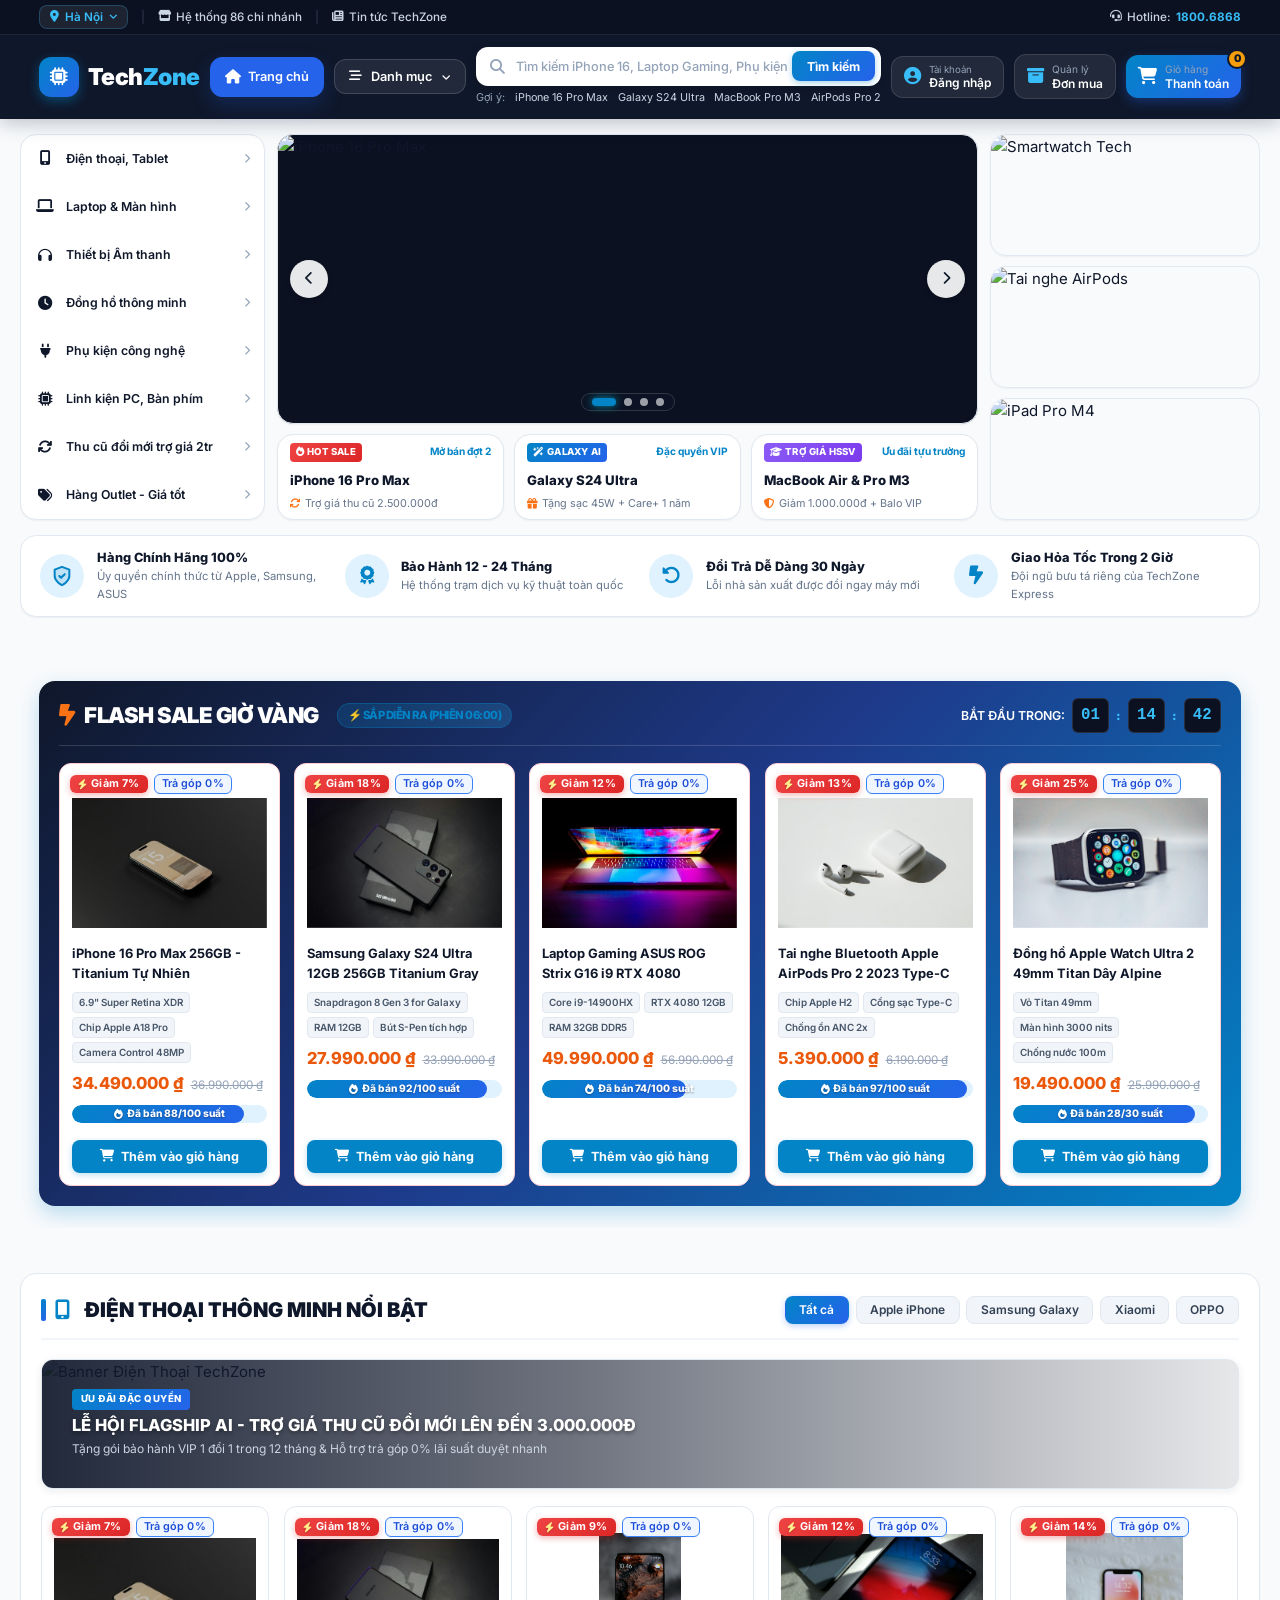
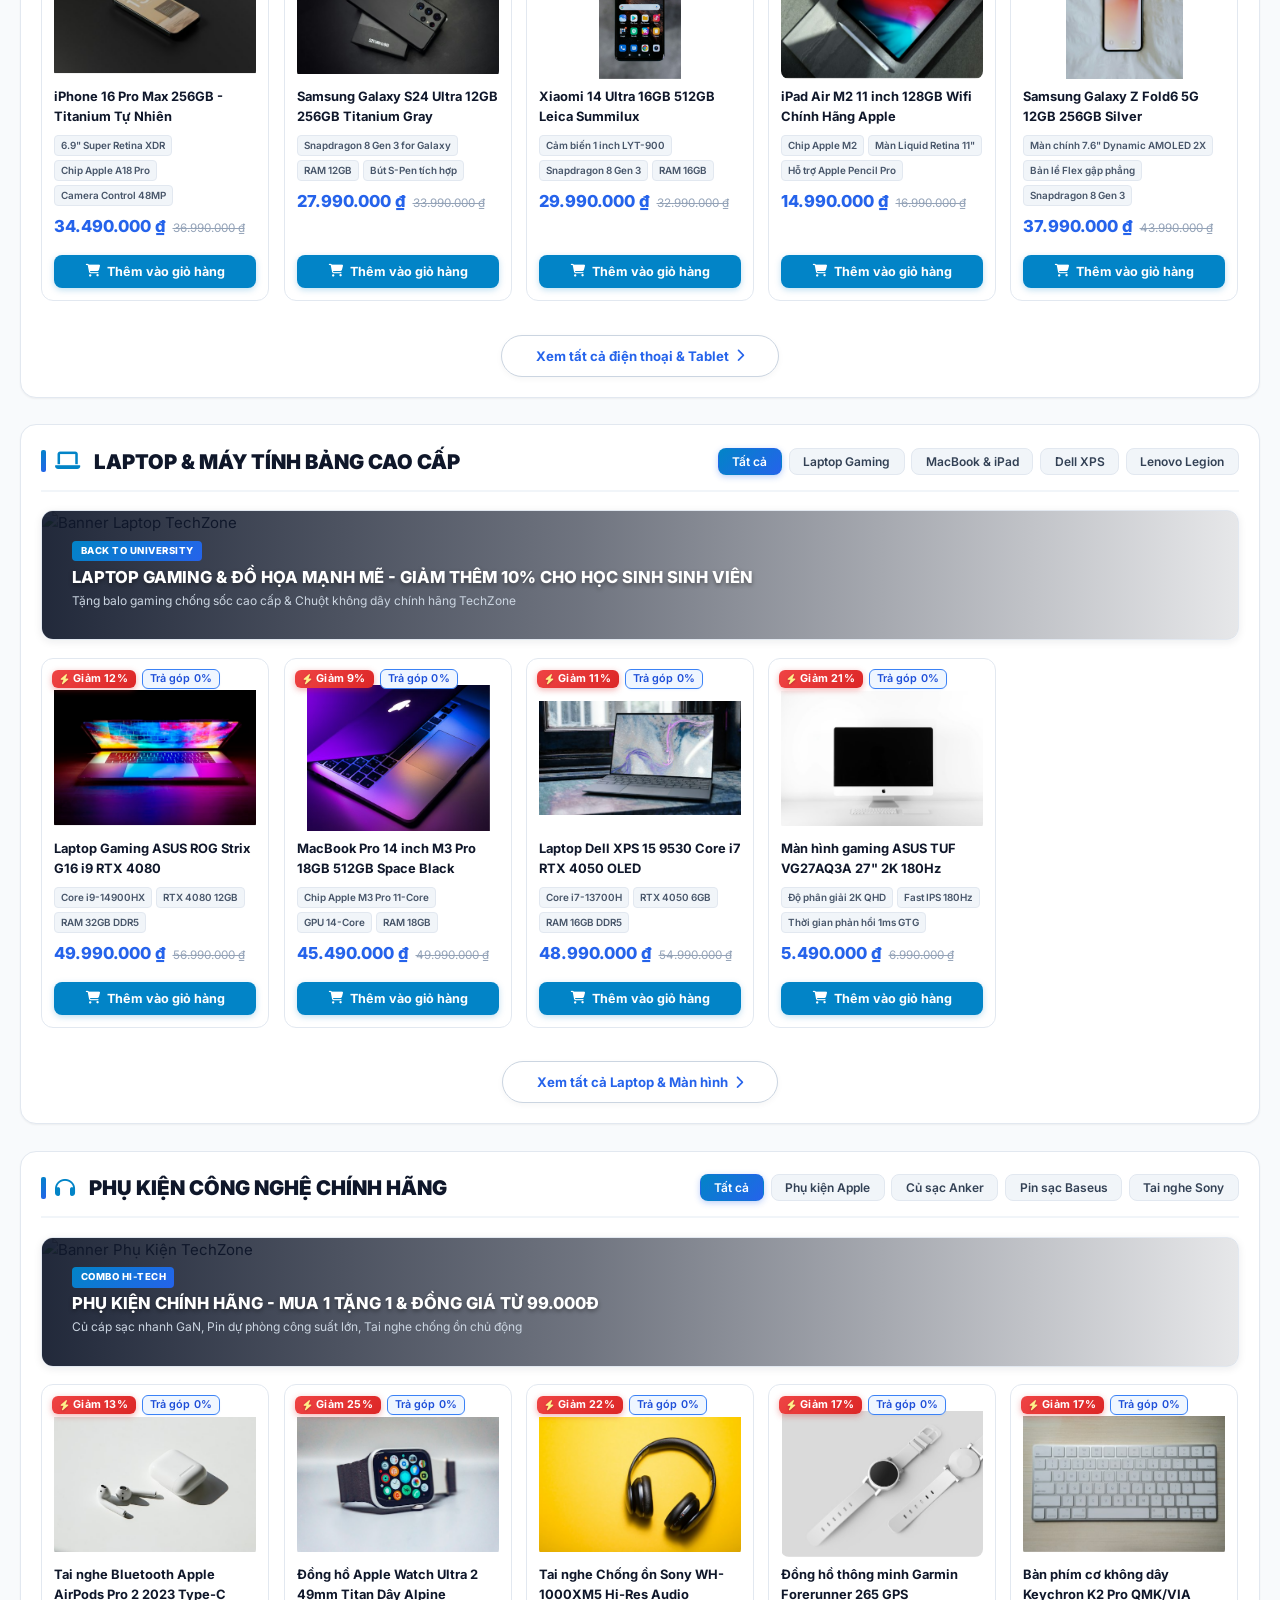
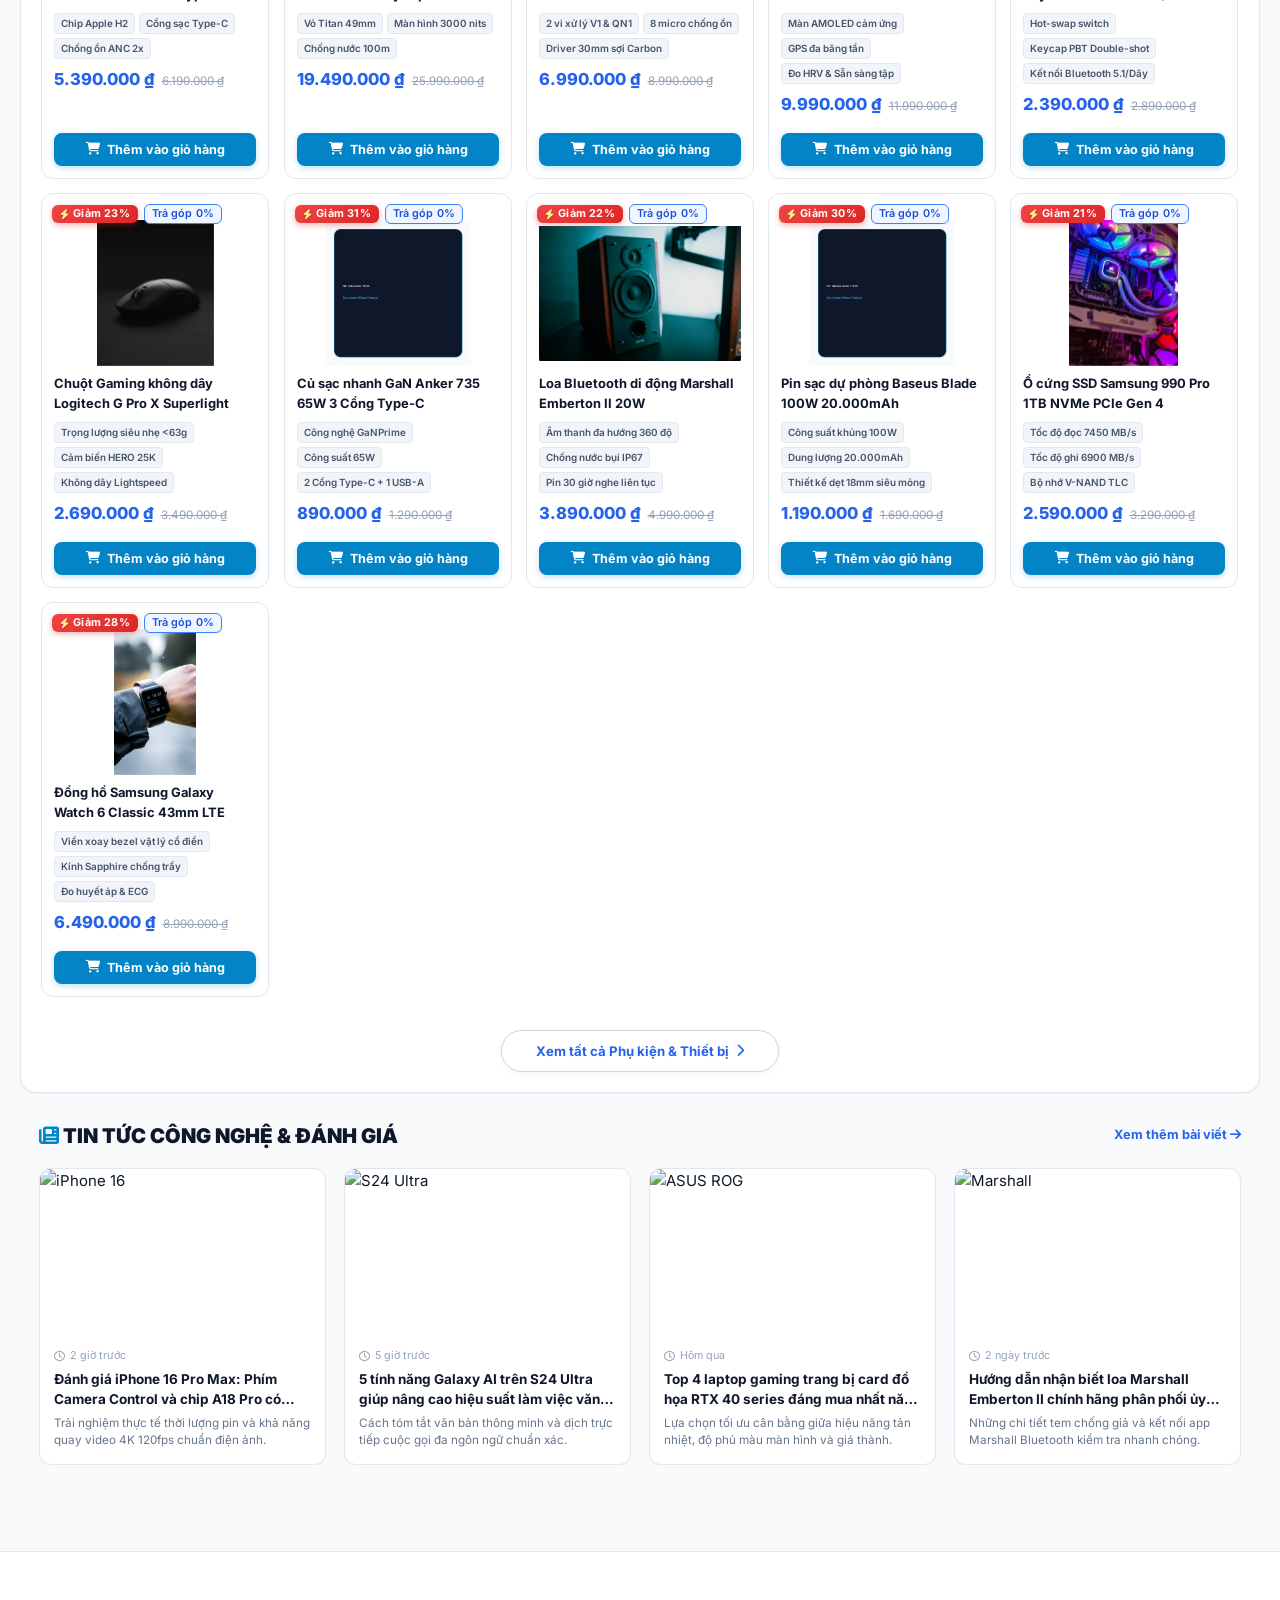
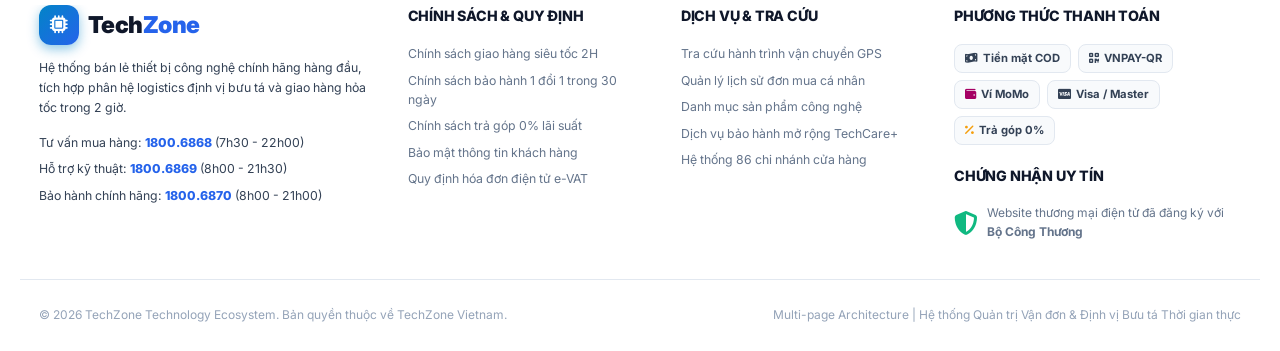
==== index.html @ 58dbf8f3 "test" ====
<!DOCTYPE html>
<html lang="vi">
<head>
  <meta charset="UTF-8">
  <meta name="viewport" content="width=device-width, initial-scale=1.0">
  <title>TechZone - Hệ Thống Thiết Bị Công Nghệ & Giao Hàng Hỏa Tốc 2H</title>
  
  <!-- Font Awesome Icons 6.5.1 -->
  <link rel="stylesheet" href="https://cdnjs.cloudflare.com/ajax/libs/font-awesome/6.5.1/css/all.min.css">
  
  <!-- TechZone Main Stylesheet -->
  <link rel="stylesheet" href="css/style.css">
</head>
<body>

  <!-- ========================================================================
       1. HEADER ĐA TẦNG (MULTI-TIER HEADER)
       ======================================================================== -->
  <header class="tz-header">
    
    <!-- Top Bar -->
    <div class="tz-topbar">
      <div class="container topbar-content">
        <div class="topbar-left">
          <!-- Location Dropdown Selector -->
          <div class="tz-location-wrapper">
            <button type="button" class="tz-location-badge" id="btn-select-location" aria-expanded="false" title="Nhấp để đổi khu vực">
              <i class="fa-solid fa-location-dot"></i>
              <span class="tz-location-name">Hà Nội</span>
              <i class="fa-solid fa-angle-down tz-location-arrow"></i>
            </button>
            <div class="tz-location-dropdown" id="tz-location-dropdown" role="listbox">
              <div class="tz-dropdown-header">
                <i class="fa-solid fa-map-location-dot"></i>
                <span>Chọn khu vực nhận hàng:</span>
              </div>
              <ul class="tz-location-list">
                <li class="tz-location-item" data-city="Hà Nội" role="option">
                  <span class="tz-city-name"><i class="fa-solid fa-building"></i> Hà Nội</span>
                  <i class="fa-solid fa-check tz-city-check"></i>
                </li>
                <li class="tz-location-item" data-city="TP. Hồ Chí Minh" role="option">
                  <span class="tz-city-name"><i class="fa-solid fa-building"></i> TP. Hồ Chí Minh</span>
                  <i class="fa-solid fa-check tz-city-check"></i>
                </li>
                <li class="tz-location-item" data-city="Đà Nẵng" role="option">
                  <span class="tz-city-name"><i class="fa-solid fa-building"></i> Đà Nẵng</span>
                  <i class="fa-solid fa-check tz-city-check"></i>
                </li>
                <li class="tz-location-item" data-city="Cần Thơ" role="option">
                  <span class="tz-city-name"><i class="fa-solid fa-building"></i> Cần Thơ</span>
                  <i class="fa-solid fa-check tz-city-check"></i>
                </li>
                <li class="tz-location-item" data-city="Hải Phòng" role="option">
                  <span class="tz-city-name"><i class="fa-solid fa-building"></i> Hải Phòng</span>
                  <i class="fa-solid fa-check tz-city-check"></i>
                </li>
                <li class="tz-location-item" data-city="Đồng Nai" role="option">
                  <span class="tz-city-name"><i class="fa-solid fa-building"></i> Đồng Nai</span>
                  <i class="fa-solid fa-check tz-city-check"></i>
                </li>
              </ul>
              <div class="tz-dropdown-footer">
                <i class="fa-solid fa-truck-fast"></i> Giao siêu tốc 2H tại các khu vực trên
              </div>
            </div>
          </div>

          <span class="topbar-divider topbar-hide-mobile">|</span>
          <a href="#" class="topbar-link topbar-hide-mobile"><i class="fa-solid fa-store"></i> Hệ thống 86 chi nhánh</a>
          <span class="topbar-divider topbar-hide-mobile">|</span>
          <a href="#" class="topbar-link topbar-hide-mobile"><i class="fa-solid fa-newspaper"></i> Tin tức TechZone</a>
        </div>

        <div class="topbar-right">
          <span class="topbar-link topbar-hotline"><i class="fa-solid fa-headset"></i> Hotline: <strong>1800.6868</strong></span>
        </div>
      </div>
    </div>

    <!-- Main Header -->
    <div class="tz-main-header">
      <div class="container main-header-row">
        
        <!-- Logo -->
        <a href="index.html" class="tz-logo">
          <div class="tz-logo-chip">
            <i class="fa-solid fa-microchip"></i>
          </div>
          <div>Tech<span class="accent">Zone</span></div>
        </a>

        <!-- Nút Trang chủ -->
        <a href="index.html" class="btn-home-nav active" title="Trang chủ TechZone">
          <i class="fa-solid fa-house"></i>
          <span>Trang chủ</span>
        </a>

        <!-- Category Dropdown Toggle with Mega Menu -->
        <div class="tz-category-wrapper">
          <button type="button" class="btn-category-menu" id="header-category-toggle" aria-expanded="false" title="Xem danh mục sản phẩm">
            <i class="fa-solid fa-bars-staggered"></i>
            <span>Danh mục</span>
            <i class="fa-solid fa-angle-down tz-category-arrow"></i>
          </button>
          <div class="tz-category-dropdown" id="header-category-dropdown">
            <div class="tz-category-dropdown-header">
              <i class="fa-solid fa-layer-group"></i>
              <span>Danh Mục Sản Phẩm</span>
            </div>
            <ul class="tz-category-menu-list">
              <li class="tz-category-menu-item" data-category="phone">
                <a href="products.html?category=phone" class="tz-cat-link">
                  <div class="tz-cat-icon"><i class="fa-solid fa-mobile-screen-button"></i></div>
                  <div class="tz-cat-info">
                    <span class="tz-cat-title">1. Điện thoại & Tablet</span>
                    <span class="tz-cat-desc">iPhone 16, Galaxy S24, Xiaomi, iPad</span>
                  </div>
                  <i class="fa-solid fa-chevron-right tz-cat-chevron"></i>
                </a>
              </li>
              <li class="tz-category-menu-item" data-category="laptop">
                <a href="products.html?category=laptop" class="tz-cat-link">
                  <div class="tz-cat-icon"><i class="fa-solid fa-laptop"></i></div>
                  <div class="tz-cat-info">
                    <span class="tz-cat-title">2. Laptop & Màn hình máy tính</span>
                    <span class="tz-cat-desc">ROG Gaming, MacBook M3, Dell XPS</span>
                  </div>
                  <i class="fa-solid fa-chevron-right tz-cat-chevron"></i>
                </a>
              </li>
              <li class="tz-category-menu-item" data-category="audio">
                <a href="products.html?category=audio" class="tz-cat-link">
                  <div class="tz-cat-icon"><i class="fa-solid fa-headphones"></i></div>
                  <div class="tz-cat-info">
                    <span class="tz-cat-title">3. Thiết bị Âm thanh (Tai nghe, Loa)</span>
                    <span class="tz-cat-desc">AirPods Pro 2, Sony ANC, JBL, Marshall</span>
                  </div>
                  <i class="fa-solid fa-chevron-right tz-cat-chevron"></i>
                </a>
              </li>
              <li class="tz-category-menu-item" data-category="watch">
                <a href="products.html?category=watch" class="tz-cat-link">
                  <div class="tz-cat-icon"><i class="fa-solid fa-stopwatch"></i></div>
                  <div class="tz-cat-info">
                    <span class="tz-cat-title">4. Đồng hồ thông minh (Smartwatch)</span>
                    <span class="tz-cat-desc">Apple Watch Ultra 2, Garmin, Galaxy Watch</span>
                  </div>
                  <i class="fa-solid fa-chevron-right tz-cat-chevron"></i>
                </a>
              </li>
              <li class="tz-category-menu-item" data-category="accessory">
                <a href="products.html?category=accessory" class="tz-cat-link">
                  <div class="tz-cat-icon"><i class="fa-solid fa-bolt"></i></div>
                  <div class="tz-cat-info">
                    <span class="tz-cat-title">5. Phụ kiện sạc cáp, pin dự phòng</span>
                    <span class="tz-cat-desc">Anker, Baseus, Cáp sạc GaN 100W</span>
                  </div>
                  <i class="fa-solid fa-chevron-right tz-cat-chevron"></i>
                </a>
              </li>
            </ul>
            <div class="tz-category-dropdown-footer">
              <a href="products.html">
                <i class="fa-solid fa-layer-group"></i> Xem toàn bộ 500+ sản phẩm TechZone <i class="fa-solid fa-arrow-right"></i>
              </a>
            </div>
          </div>
        </div>

        <!-- Central Search Bar with Prominent Button -->
        <div class="tz-search-wrapper">
          <div class="tz-search-bar">
            <i class="fa-solid fa-magnifying-glass search-icon"></i>
            <input type="text" id="header-global-search" placeholder="Tìm kiếm iPhone 16, Laptop Gaming, Phụ kiện...">
            <button type="button" class="tz-btn-search" onclick="location.href='products.html'">
              Tìm kiếm
            </button>
          </div>
          <div class="search-hot-keywords">
            <span>Gợi ý:</span>
            <a href="products.html?q=iPhone 16">iPhone 16 Pro Max</a>
            <a href="products.html?q=S24 Ultra">Galaxy S24 Ultra</a>
            <a href="products.html?q=MacBook">MacBook Pro M3</a>
            <a href="products.html?q=AirPods">AirPods Pro 2</a>
          </div>
        </div>

        <!-- Action Group on the Right -->
        <div class="tz-header-actions">
          
          <!-- User Account Button (Đăng nhập / Tên người dùng) -->
          <div class="tz-user-wrapper" id="tz-user-wrapper">
            <a href="login.html" class="tz-user-btn" id="tz-user-btn" title="Tài khoản">
              <i class="fa-solid fa-circle-user"></i>
              <div class="meta">
                <span class="sub">Tài khoản</span>
                <span id="tz-user-name-display">Đăng nhập</span>
              </div>
            </a>
            <div class="tz-user-dropdown" id="tz-user-dropdown">
              <div class="tz-user-dropdown-header">
                <i class="fa-solid fa-user-check"></i>
                <span id="tz-dropdown-greeting">Xin chào, Bạn!</span>
              </div>
              <a href="history.html" class="tz-user-dropdown-item">
                <i class="fa-solid fa-clock-rotate-left"></i> Đơn mua của tôi
              </a>
              <a href="profile.html" class="tz-user-dropdown-item" id="tz-btn-profile-info">
                <i class="fa-solid fa-id-card"></i> Thông tin tài khoản
              </a>
              <div class="tz-user-dropdown-item logout" id="tz-btn-logout">
                <i class="fa-solid fa-arrow-right-from-bracket"></i> Đăng xuất
              </div>
            </div>
          </div>

          <!-- Single Order History / Đơn Mua Button (Mô hình Shopee: Không cần nhập mã) -->
          <a href="history.html" class="tz-nav-btn" id="nav-orders-btn" title="Đơn mua & Tra cứu lộ trình">
            <i class="fa-solid fa-box-archive"></i>
            <div class="meta">
              <span class="sub">Quản lý</span>
              <span>Đơn mua</span>
            </div>
          </a>

          <!-- Cart Button with Count Badge -->
          <a href="checkout.html" class="tz-nav-btn tz-cart-btn" title="Xem giỏ hàng TechZone">
            <i class="fa-solid fa-cart-shopping"></i>
            <div class="meta">
              <span class="sub">Giỏ hàng</span>
              <span>Thanh toán</span>
            </div>
            <span class="tz-cart-badge">0</span>
          </a>

        </div>

      </div>
    </div>
  </header>

  <!-- ========================================================================
       MAIN BODY CONTENT
       ======================================================================== -->
  <main class="main-content">
    
    <!-- 2. KHU VỰC HERO LAYOUT (BỐ CỤC 3 CỘT KINH ĐIỂN) -->
    <section class="container hero-layout-section">
      <div class="hero-3cols-grid">
        
        <!-- Cột trái: Sidebar Categories với Flyout Mega Submenu 4 Cột -->
        <aside class="tz-sidebar-menu">
          
          <!-- Item 1: Điện thoại, Tablet -->
          <div class="tz-menu-item" data-category="phone">
            <div class="tz-menu-item-left">
              <i class="fa-solid fa-mobile-screen-button"></i>
              <span>Điện thoại, Tablet</span>
            </div>
            <i class="fa-solid fa-chevron-right arrow"></i>
            
            <!-- Flyout Mega Submenu 4 Cột -->
            <div class="tz-flyout-menu">
              <!-- Cột 1: THƯƠNG HIỆU HÀNG ĐẦU -->
              <div class="flyout-col">
                <div class="flyout-col-title">
                  <i class="fa-solid fa-crown"></i>
                  <span>Thương hiệu hàng đầu</span>
                </div>
                <div class="flyout-brand-list">
                  <a href="products.html?category=phone&brand=Apple" class="flyout-brand-item"><i class="fa-solid fa-chevron-right"></i> APPLE IPHONE</a>
                  <a href="products.html?category=phone&brand=Samsung" class="flyout-brand-item"><i class="fa-solid fa-chevron-right"></i> SAMSUNG GALAXY</a>
                  <a href="products.html?category=phone&brand=Xiaomi" class="flyout-brand-item"><i class="fa-solid fa-chevron-right"></i> XIAOMI OFFICIAL</a>
                  <a href="products.html?category=phone&brand=OPPO" class="flyout-brand-item"><i class="fa-solid fa-chevron-right"></i> OPPO FLAGSHIP</a>
                  <a href="products.html?category=phone&q=vivo" class="flyout-brand-item"><i class="fa-solid fa-chevron-right"></i> VIVO & REALME</a>
                  <a href="products.html?category=phone&q=iPad" class="flyout-brand-item"><i class="fa-solid fa-chevron-right"></i> IPAD APPLE</a>
                  <a href="products.html?category=phone&q=Galaxy Tab" class="flyout-brand-item"><i class="fa-solid fa-chevron-right"></i> ANDROID TAB</a>
                </div>
              </div>

              <!-- Cột 2: PHÂN KHÚC & NHU CẦU -->
              <div class="flyout-col">
                <div class="flyout-col-title">
                  <i class="fa-solid fa-layer-group"></i>
                  <span>Phân khúc & Nhu cầu</span>
                </div>
                <div class="flyout-segment-list">
                  <a href="products.html?category=phone&q=Flagship" class="flyout-segment-item">Flagship trên 20 triệu</a>
                  <a href="products.html?category=phone&q=Cận cao cấp" class="flyout-segment-item">Cận cao cấp 12 - 20 triệu</a>
                  <a href="products.html?category=phone&q=Tầm trung" class="flyout-segment-item">Tầm trung 5 - 12 triệu</a>
                  <a href="products.html?category=phone&q=Giá rẻ" class="flyout-segment-item">Phổ thông dưới 5 triệu</a>
                  <a href="products.html?category=phone&q=Gaming" class="flyout-segment-item">Smartphone Chuyên Game</a>
                  <a href="products.html?category=phone&q=Tablet" class="flyout-segment-item">Tablet Vẽ & Đồ họa</a>
                  <a href="products.html?category=phone&q=Pin trâu" class="flyout-segment-item">Pin khủng trên 5.000mAh</a>
                </div>
              </div>

              <!-- Cột 3: DÒNG SẢN PHẨM BÁN CHẠY -->
              <div class="flyout-col">
                <div class="flyout-col-title">
                  <i class="fa-solid fa-fire" style="color: #ef4444;"></i>
                  <span>Sản phẩm bán chạy</span>
                </div>
                <div class="flyout-bestseller-list">
                  <a href="products.html?q=iPhone 16 Pro Max" class="flyout-bestseller-item">
                    <span>iPhone 16 Pro Max</span>
                    <span class="flyout-badge hot">HOT</span>
                  </a>
                  <a href="products.html?q=iPhone 15" class="flyout-bestseller-item">
                    <span>iPhone 15 128GB</span>
                    <span class="flyout-badge best">BEST</span>
                  </a>
                  <a href="products.html?q=Galaxy S24 Ultra" class="flyout-bestseller-item">
                    <span>Galaxy S24 Ultra</span>
                    <span class="flyout-badge new">AI NEW</span>
                  </a>
                  <a href="products.html?q=Galaxy Z Fold" class="flyout-bestseller-item">
                    <span>Galaxy Z Fold6 5G</span>
                    <span class="flyout-badge sale">-18%</span>
                  </a>
                  <a href="products.html?q=iPad Air M2" class="flyout-bestseller-item">
                    <span>iPad Air M2 11"</span>
                    <span class="flyout-badge hot">HOT</span>
                  </a>
                  <a href="products.html?q=Xiaomi 14" class="flyout-bestseller-item">
                    <span>Xiaomi 14 Ultra</span>
                    <span class="flyout-badge sale">-15%</span>
                  </a>
                </div>
              </div>

              <!-- Cột 4: BANNER PROMO MINI -->
              <div class="flyout-col">
                <a href="products.html?category=phone" class="flyout-promo-card">
                  <div class="flyout-promo-tag"><i class="fa-solid fa-bolt"></i> Giảm đến 40%</div>
                  <h6 class="flyout-promo-title">Tuần Lễ iPhone 16 Series</h6>
                  <p class="flyout-promo-sub">Trợ giá thu cũ 2Tr + Trả góp 0% lãi suất qua thẻ tín dụng</p>
                  <div class="flyout-promo-img-wrap">
                    <img src="https://images.unsplash.com/photo-1695048133142-1a20484d2569?w=300&q=80" alt="iPhone 16 Pro Max">
                  </div>
                  <div class="flyout-promo-btn">
                    <span>Khám phá ngay</span> <i class="fa-solid fa-arrow-right"></i>
                  </div>
                </a>
              </div>
            </div>
          </div>

          <!-- Item 2: Laptop & Màn hình -->
          <div class="tz-menu-item" data-category="laptop">
            <div class="tz-menu-item-left">
              <i class="fa-solid fa-laptop"></i>
              <span>Laptop & Màn hình</span>
            </div>
            <i class="fa-solid fa-chevron-right arrow"></i>

            <!-- Flyout Mega Submenu 4 Cột -->
            <div class="tz-flyout-menu">
              <!-- Cột 1: THƯƠNG HIỆU HÀNG ĐẦU -->
              <div class="flyout-col">
                <div class="flyout-col-title">
                  <i class="fa-solid fa-crown"></i>
                  <span>Thương hiệu hàng đầu</span>
                </div>
                <div class="flyout-brand-list">
                  <a href="products.html?category=laptop&brand=Apple" class="flyout-brand-item"><i class="fa-solid fa-chevron-right"></i> APPLE MACBOOK</a>
                  <a href="products.html?category=laptop&brand=Asus" class="flyout-brand-item"><i class="fa-solid fa-chevron-right"></i> ASUS ROG GAMING</a>
                  <a href="products.html?category=laptop&brand=Dell" class="flyout-brand-item"><i class="fa-solid fa-chevron-right"></i> DELL TECHNOLOGIES</a>
                  <a href="products.html?category=laptop&brand=Lenovo" class="flyout-brand-item"><i class="fa-solid fa-chevron-right"></i> LENOVO LEGION</a>
                  <a href="products.html?category=laptop&brand=Acer" class="flyout-brand-item"><i class="fa-solid fa-chevron-right"></i> ACER PREDATOR</a>
                  <a href="products.html?category=laptop&brand=HP" class="flyout-brand-item"><i class="fa-solid fa-chevron-right"></i> HP PAVILION</a>
                  <a href="products.html?category=laptop&q=LG Gram" class="flyout-brand-item"><i class="fa-solid fa-chevron-right"></i> LG GRAM SIÊU NHẸ</a>
                </div>
              </div>

              <!-- Cột 2: PHÂN KHÚC & NHU CẦU -->
              <div class="flyout-col">
                <div class="flyout-col-title">
                  <i class="fa-solid fa-layer-group"></i>
                  <span>Phân khúc & Nhu cầu</span>
                </div>
                <div class="flyout-segment-list">
                  <a href="products.html?category=laptop&q=Gaming" class="flyout-segment-item">Laptop Gaming eSports</a>
                  <a href="products.html?category=laptop&q=Đồ họa" class="flyout-segment-item">Đồ họa 3D & Kỹ thuật</a>
                  <a href="products.html?category=laptop&q=Mỏng nhẹ" class="flyout-segment-item">Mỏng nhẹ Doanh nhân</a>
                  <a href="products.html?category=laptop&q=Sinh viên" class="flyout-segment-item">Học sinh - Sinh viên</a>
                  <a href="products.html?category=laptop&q=Màn hình 4K" class="flyout-segment-item">Màn hình 4K Đồ họa</a>
                  <a href="products.html?category=laptop&q=Màn hình cong" class="flyout-segment-item">Màn hình Cong 240Hz</a>
                  <a href="products.html?category=laptop&q=Workstation" class="flyout-segment-item">Máy trạm Workstation</a>
                </div>
              </div>

              <!-- Cột 3: DÒNG SẢN PHẨM BÁN CHẠY -->
              <div class="flyout-col">
                <div class="flyout-col-title">
                  <i class="fa-solid fa-fire" style="color: #ef4444;"></i>
                  <span>Sản phẩm bán chạy</span>
                </div>
                <div class="flyout-bestseller-list">
                  <a href="products.html?q=MacBook Pro M3" class="flyout-bestseller-item">
                    <span>MacBook Pro M3 Max</span>
                    <span class="flyout-badge hot">HOT</span>
                  </a>
                  <a href="products.html?q=ROG Strix" class="flyout-bestseller-item">
                    <span>ASUS ROG Strix G16</span>
                    <span class="flyout-badge hot">HOT</span>
                  </a>
                  <a href="products.html?q=Dell XPS" class="flyout-bestseller-item">
                    <span>Dell XPS 15 9530</span>
                    <span class="flyout-badge best">BEST</span>
                  </a>
                  <a href="products.html?q=Legion 5" class="flyout-bestseller-item">
                    <span>Lenovo Legion Pro 5</span>
                    <span class="flyout-badge new">NEW</span>
                  </a>
                  <a href="products.html?q=MacBook Air" class="flyout-bestseller-item">
                    <span>MacBook Air M3 13"</span>
                    <span class="flyout-badge sale">-12%</span>
                  </a>
                  <a href="products.html?q=Màn hình ASUS" class="flyout-bestseller-item">
                    <span>Màn hình TUF 27" 2K</span>
                    <span class="flyout-badge sale">SALE</span>
                  </a>
                </div>
              </div>

              <!-- Cột 4: BANNER PROMO MINI -->
              <div class="flyout-col">
                <a href="products.html?category=laptop" class="flyout-promo-card">
                  <div class="flyout-promo-tag"><i class="fa-solid fa-gamepad"></i> Giảm đến 30%</div>
                  <h6 class="flyout-promo-title">Laptop Gaming & Workstation</h6>
                  <p class="flyout-promo-sub">Tặng Balo ROG chính hãng + Chuột Gaming không dây</p>
                  <div class="flyout-promo-img-wrap">
                    <img src="https://images.unsplash.com/photo-1517336714731-489689fd1ca8?w=300&q=80" alt="MacBook & Laptop Gaming">
                  </div>
                  <div class="flyout-promo-btn">
                    <span>Xem deal hot</span> <i class="fa-solid fa-arrow-right"></i>
                  </div>
                </a>
              </div>
            </div>
          </div>

          <!-- Item 3: Thiết bị Âm thanh -->
          <div class="tz-menu-item" data-category="audio">
            <div class="tz-menu-item-left">
              <i class="fa-solid fa-headphones"></i>
              <span>Thiết bị Âm thanh</span>
            </div>
            <i class="fa-solid fa-chevron-right arrow"></i>
            
            <!-- Flyout Mega Submenu 4 Cột -->
            <div class="tz-flyout-menu">
              <!-- Cột 1: THƯƠNG HIỆU HÀNG ĐẦU -->
              <div class="flyout-col">
                <div class="flyout-col-title">
                  <i class="fa-solid fa-crown"></i>
                  <span>Thương hiệu hàng đầu</span>
                </div>
                <div class="flyout-brand-list">
                  <a href="products.html?category=audio&brand=Apple" class="flyout-brand-item"><i class="fa-solid fa-chevron-right"></i> APPLE AIRPODS</a>
                  <a href="products.html?category=audio&brand=Sony" class="flyout-brand-item"><i class="fa-solid fa-chevron-right"></i> SONY AUDIO</a>
                  <a href="products.html?category=audio&brand=Marshall" class="flyout-brand-item"><i class="fa-solid fa-chevron-right"></i> MARSHALL SPEAKER</a>
                  <a href="products.html?category=audio&brand=JBL" class="flyout-brand-item"><i class="fa-solid fa-chevron-right"></i> JBL PRO SOUND</a>
                  <a href="products.html?category=audio&brand=Bose" class="flyout-brand-item"><i class="fa-solid fa-chevron-right"></i> BOSE AUDIO</a>
                  <a href="products.html?category=audio&q=Sennheiser" class="flyout-brand-item"><i class="fa-solid fa-chevron-right"></i> SENNHEISER</a>
                  <a href="products.html?category=audio&q=Shure" class="flyout-brand-item"><i class="fa-solid fa-chevron-right"></i> SHURE MICRO</a>
                </div>
              </div>

              <!-- Cột 2: PHÂN KHÚC & NHU CẦU -->
              <div class="flyout-col">
                <div class="flyout-col-title">
                  <i class="fa-solid fa-layer-group"></i>
                  <span>Phân khúc & Nhu cầu</span>
                </div>
                <div class="flyout-segment-list">
                  <a href="products.html?category=audio&q=Chống ồn" class="flyout-segment-item">Tai nghe Chống ồn chủ động (ANC)</a>
                  <a href="products.html?category=audio&q=Chụp tai" class="flyout-segment-item">Tai nghe Chụp tai Over-Ear</a>
                  <a href="products.html?category=audio&q=Loa Bluetooth" class="flyout-segment-item">Loa Bluetooth di động chống nước</a>
                  <a href="products.html?category=audio&q=Soundbar" class="flyout-segment-item">Loa Soundbar TV Phòng khách</a>
                  <a href="products.html?category=audio&q=Micro" class="flyout-segment-item">Micro Thu âm Podcast & Live</a>
                  <a href="products.html?category=audio&q=DAC" class="flyout-segment-item">DAC giải mã Hi-Res Audio</a>
                  <a href="products.html?category=audio&q=Thể thao" class="flyout-segment-item">Tai nghe thể thao chống nước IPX8</a>
                </div>
              </div>

              <!-- Cột 3: DÒNG SẢN PHẨM BÁN CHẠY -->
              <div class="flyout-col">
                <div class="flyout-col-title">
                  <i class="fa-solid fa-fire" style="color: #ef4444;"></i>
                  <span>Sản phẩm bán chạy</span>
                </div>
                <div class="flyout-bestseller-list">
                  <a href="products.html?q=AirPods Pro" class="flyout-bestseller-item">
                    <span>AirPods Pro 2 USB-C</span>
                    <span class="flyout-badge hot">HOT</span>
                  </a>
                  <a href="products.html?q=WH-1000XM5" class="flyout-bestseller-item">
                    <span>Sony WH-1000XM5</span>
                    <span class="flyout-badge best">BEST</span>
                  </a>
                  <a href="products.html?q=Emberton" class="flyout-bestseller-item">
                    <span>Marshall Emberton II</span>
                    <span class="flyout-badge hot">HOT</span>
                  </a>
                  <a href="products.html?q=JBL Charge 5" class="flyout-bestseller-item">
                    <span>JBL Charge 5 IP67</span>
                    <span class="flyout-badge sale">-25%</span>
                  </a>
                  <a href="products.html?q=AirPods 3" class="flyout-bestseller-item">
                    <span>Apple AirPods 3</span>
                    <span class="flyout-badge sale">SALE</span>
                  </a>
                  <a href="products.html?q=Bose QuietComfort" class="flyout-bestseller-item">
                    <span>Bose QC Ultra ANC</span>
                    <span class="flyout-badge new">NEW</span>
                  </a>
                </div>
              </div>

              <!-- Cột 4: BANNER PROMO MINI -->
              <div class="flyout-col">
                <a href="products.html?category=audio" class="flyout-promo-card">
                  <div class="flyout-promo-tag"><i class="fa-solid fa-music"></i> Giảm đến 40%</div>
                  <h6 class="flyout-promo-title">Âm Thanh Đỉnh Cao</h6>
                  <p class="flyout-promo-sub">Trải nghiệm âm thanh Studio sống động cùng AirPods & Sony</p>
                  <div class="flyout-promo-img-wrap">
                    <img src="https://images.unsplash.com/photo-1505740420928-5e560c06d30e?w=300&q=80" alt="Headphones & Audio">
                  </div>
                  <div class="flyout-promo-btn">
                    <span>Săn deal âm thanh</span> <i class="fa-solid fa-arrow-right"></i>
                  </div>
                </a>
              </div>
            </div>
          </div>

          <!-- Item 4: Đồng hồ thông minh -->
          <div class="tz-menu-item" data-category="watch">
            <div class="tz-menu-item-left">
              <i class="fa-solid fa-clock"></i>
              <span>Đồng hồ thông minh</span>
            </div>
            <i class="fa-solid fa-chevron-right arrow"></i>

            <!-- Flyout Mega Submenu 4 Cột -->
            <div class="tz-flyout-menu">
              <!-- Cột 1: THƯƠNG HIỆU HÀNG ĐẦU -->
              <div class="flyout-col">
                <div class="flyout-col-title">
                  <i class="fa-solid fa-crown"></i>
                  <span>Thương hiệu hàng đầu</span>
                </div>
                <div class="flyout-brand-list">
                  <a href="products.html?category=watch&brand=Apple" class="flyout-brand-item"><i class="fa-solid fa-chevron-right"></i> APPLE WATCH</a>
                  <a href="products.html?category=watch&brand=Samsung" class="flyout-brand-item"><i class="fa-solid fa-chevron-right"></i> GALAXY WATCH</a>
                  <a href="products.html?category=watch&brand=Garmin" class="flyout-brand-item"><i class="fa-solid fa-chevron-right"></i> GARMIN CHẠY BỘ</a>
                  <a href="products.html?category=watch&q=Huawei" class="flyout-brand-item"><i class="fa-solid fa-chevron-right"></i> HUAWEI WATCH</a>
                  <a href="products.html?category=watch&q=Amazfit" class="flyout-brand-item"><i class="fa-solid fa-chevron-right"></i> AMAZFIT PIN KHỦNG</a>
                  <a href="products.html?category=watch&q=Dây đeo" class="flyout-brand-item"><i class="fa-solid fa-chevron-right"></i> DÂY ĐEO & PHỤ KIỆN</a>
                </div>
              </div>

              <!-- Cột 2: PHÂN KHÚC & NHU CẦU -->
              <div class="flyout-col">
                <div class="flyout-col-title">
                  <i class="fa-solid fa-layer-group"></i>
                  <span>Phân khúc & Nhu cầu</span>
                </div>
                <div class="flyout-segment-list">
                  <a href="products.html?category=watch&q=Chạy bộ" class="flyout-segment-item">Thể thao chuyên nghiệp & Chạy bộ</a>
                  <a href="products.html?category=watch&q=Sức khỏe" class="flyout-segment-item">Theo dõi sức khỏe & Tim mạch ECG</a>
                  <a href="products.html?category=watch&q=Thời trang" class="flyout-segment-item">Doanh nhân sang trọng</a>
                  <a href="products.html?category=watch&q=Trẻ em" class="flyout-segment-item">Đồng hồ trẻ em định vị GPS</a>
                  <a href="products.html?category=watch&q=Nghe gọi" class="flyout-segment-item">Dưới 3 triệu hỗ trợ nghe gọi</a>
                  <a href="products.html?category=watch&q=Pin bền" class="flyout-segment-item">Pin siêu bền trên 14 ngày</a>
                </div>
              </div>

              <!-- Cột 3: DÒNG SẢN PHẨM BÁN CHẠY -->
              <div class="flyout-col">
                <div class="flyout-col-title">
                  <i class="fa-solid fa-fire" style="color: #ef4444;"></i>
                  <span>Sản phẩm bán chạy</span>
                </div>
                <div class="flyout-bestseller-list">
                  <a href="products.html?q=Apple Watch Ultra" class="flyout-bestseller-item">
                    <span>Apple Watch Ultra 2</span>
                    <span class="flyout-badge hot">HOT</span>
                  </a>
                  <a href="products.html?q=Apple Watch Series 9" class="flyout-bestseller-item">
                    <span>Apple Watch Series 9</span>
                    <span class="flyout-badge best">BEST</span>
                  </a>
                  <a href="products.html?q=Galaxy Watch 6" class="flyout-bestseller-item">
                    <span>Galaxy Watch 6 Classic</span>
                    <span class="flyout-badge sale">-20%</span>
                  </a>
                  <a href="products.html?q=Forerunner 265" class="flyout-bestseller-item">
                    <span>Garmin Forerunner 265</span>
                    <span class="flyout-badge hot">HOT</span>
                  </a>
                  <a href="products.html?q=Apple Watch SE" class="flyout-bestseller-item">
                    <span>Apple Watch SE 2023</span>
                    <span class="flyout-badge sale">SALE</span>
                  </a>
                  <a href="products.html?q=Garmin Fenix" class="flyout-bestseller-item">
                    <span>Garmin Fenix 7 Pro</span>
                    <span class="flyout-badge new">NEW</span>
                  </a>
                </div>
              </div>

              <!-- Cột 4: BANNER PROMO MINI -->
              <div class="flyout-col">
                <a href="products.html?category=watch" class="flyout-promo-card">
                  <div class="flyout-promo-tag"><i class="fa-solid fa-heart-pulse"></i> Giảm đến 35%</div>
                  <h6 class="flyout-promo-title">Smartwatch Thể Thao & Sức Khỏe</h6>
                  <p class="flyout-promo-sub">Theo dõi chỉ số sinh tồn 24/7 + Định vị đa tần GPS</p>
                  <div class="flyout-promo-img-wrap">
                    <img src="https://images.unsplash.com/photo-1523275335684-37898b6baf30?w=300&q=80" alt="Smartwatch Apple & Garmin">
                  </div>
                  <div class="flyout-promo-btn">
                    <span>Khám phá ngay</span> <i class="fa-solid fa-arrow-right"></i>
                  </div>
                </a>
              </div>
            </div>
          </div>

          <!-- Item 5: Phụ kiện công nghệ -->
          <div class="tz-menu-item" data-category="accessory">
            <div class="tz-menu-item-left">
              <i class="fa-solid fa-plug"></i>
              <span>Phụ kiện công nghệ</span>
            </div>
            <i class="fa-solid fa-chevron-right arrow"></i>

            <!-- Flyout Mega Submenu 4 Cột -->
            <div class="tz-flyout-menu">
              <!-- Cột 1: THƯƠNG HIỆU HÀNG ĐẦU -->
              <div class="flyout-col">
                <div class="flyout-col-title">
                  <i class="fa-solid fa-crown"></i>
                  <span>Thương hiệu hàng đầu</span>
                </div>
                <div class="flyout-brand-list">
                  <a href="products.html?category=accessory&brand=Anker" class="flyout-brand-item"><i class="fa-solid fa-chevron-right"></i> ANKER INNOVATIONS</a>
                  <a href="products.html?category=accessory&brand=Baseus" class="flyout-brand-item"><i class="fa-solid fa-chevron-right"></i> BASEUS OFFICIAL</a>
                  <a href="products.html?category=accessory&q=Ugreen" class="flyout-brand-item"><i class="fa-solid fa-chevron-right"></i> UGREEN HI-SPEED</a>
                  <a href="products.html?category=accessory&q=Belkin" class="flyout-brand-item"><i class="fa-solid fa-chevron-right"></i> BELKIN APPLE MFI</a>
                  <a href="products.html?category=accessory&brand=Apple" class="flyout-brand-item"><i class="fa-solid fa-chevron-right"></i> CỦ SẠC APPLE ZIN</a>
                  <a href="products.html?category=accessory&brand=Samsung" class="flyout-brand-item"><i class="fa-solid fa-chevron-right"></i> SAMSUNG CHÍNH HÃNG</a>
                  <a href="products.html?category=accessory&q=UAG" class="flyout-brand-item"><i class="fa-solid fa-chevron-right"></i> ỐP LƯNG UAG QUÂN ĐỘI</a>
                </div>
              </div>

              <!-- Cột 2: PHÂN KHÚC & NHU CẦU -->
              <div class="flyout-col">
                <div class="flyout-col-title">
                  <i class="fa-solid fa-layer-group"></i>
                  <span>Phân khúc & Nhu cầu</span>
                </div>
                <div class="flyout-segment-list">
                  <a href="products.html?category=accessory&q=GaN" class="flyout-segment-item">Củ sạc nhanh GaN 30W - 140W</a>
                  <a href="products.html?category=accessory&q=Cáp Type-C" class="flyout-segment-item">Cáp Type-C / Lightning bện dù</a>
                  <a href="products.html?category=accessory&q=Pin dự phòng" class="flyout-segment-item">Pin sạc dự phòng 20.000mAh 65W</a>
                  <a href="products.html?category=accessory&q=Hub" class="flyout-segment-item">Hub Type-C đa năng 8 in 1</a>
                  <a href="products.html?category=accessory&q=Ốp lưng" class="flyout-segment-item">Ốp lưng chống sốc Magsafe</a>
                  <a href="products.html?category=accessory&q=Cường lực" class="flyout-segment-item">Kính cường lực tràn viền 9D</a>
                  <a href="products.html?category=accessory&q=Balo" class="flyout-segment-item">Balo & Túi chống sốc Laptop</a>
                </div>
              </div>

              <!-- Cột 3: DÒNG SẢN PHẨM BÁN CHẠY -->
              <div class="flyout-col">
                <div class="flyout-col-title">
                  <i class="fa-solid fa-fire" style="color: #ef4444;"></i>
                  <span>Sản phẩm bán chạy</span>
                </div>
                <div class="flyout-bestseller-list">
                  <a href="products.html?q=Anker 65W" class="flyout-bestseller-item">
                    <span>Sạc GaN Anker 65W 3 Cổng</span>
                    <span class="flyout-badge hot">HOT</span>
                  </a>
                  <a href="products.html?q=Baseus 20000" class="flyout-bestseller-item">
                    <span>Pin Baseus Blade 100W</span>
                    <span class="flyout-badge best">BEST</span>
                  </a>
                  <a href="products.html?q=Ugreen 100W" class="flyout-bestseller-item">
                    <span>Cáp Ugreen Type-C 100W</span>
                    <span class="flyout-badge hot">HOT</span>
                  </a>
                  <a href="products.html?q=Hub Type-C" class="flyout-bestseller-item">
                    <span>Hub Belkin Type-C 7 in 1</span>
                    <span class="flyout-badge sale">-30%</span>
                  </a>
                  <a href="products.html?q=Sạc Magsafe" class="flyout-bestseller-item">
                    <span>Đế sạc Magsafe 3 in 1</span>
                    <span class="flyout-badge new">NEW</span>
                  </a>
                  <a href="products.html?q=Ốp lưng iPhone" class="flyout-bestseller-item">
                    <span>Ốp lưng MagSafe Trong suốt</span>
                    <span class="flyout-badge sale">SALE</span>
                  </a>
                </div>
              </div>

              <!-- Cột 4: BANNER PROMO MINI -->
              <div class="flyout-col">
                <a href="products.html?category=accessory" class="flyout-promo-card">
                  <div class="flyout-promo-tag"><i class="fa-solid fa-tag"></i> Đồng giá từ 99K</div>
                  <h6 class="flyout-promo-title">Hệ Sinh Thái Phụ Kiện GaN</h6>
                  <p class="flyout-promo-sub">Bảo hành 1 đổi 1 trong 18 tháng chính hãng Anker & Baseus</p>
                  <div class="flyout-promo-img-wrap">
                    <img src="https://images.unsplash.com/photo-1583863788434-e58a36330cf0?w=300&q=80" alt="Phụ kiện củ cáp sạc">
                  </div>
                  <div class="flyout-promo-btn">
                    <span>Mua phụ kiện</span> <i class="fa-solid fa-arrow-right"></i>
                  </div>
                </a>
              </div>
            </div>
          </div>

          <!-- Item 6: Linh kiện PC, Bàn phím -->
          <div class="tz-menu-item" data-category="pc">
            <div class="tz-menu-item-left">
              <i class="fa-solid fa-microchip"></i>
              <span>Linh kiện PC, Bàn phím</span>
            </div>
            <i class="fa-solid fa-chevron-right arrow"></i>

            <!-- Flyout Mega Submenu 4 Cột -->
            <div class="tz-flyout-menu">
              <!-- Cột 1: THƯƠNG HIỆU HÀNG ĐẦU -->
              <div class="flyout-col">
                <div class="flyout-col-title">
                  <i class="fa-solid fa-crown"></i>
                  <span>Thương hiệu hàng đầu</span>
                </div>
                <div class="flyout-brand-list">
                  <a href="products.html?brand=Logitech" class="flyout-brand-item"><i class="fa-solid fa-chevron-right"></i> LOGITECH G GAMING</a>
                  <a href="products.html?brand=Keychron" class="flyout-brand-item"><i class="fa-solid fa-chevron-right"></i> KEYCHRON CUSTOM</a>
                  <a href="products.html?q=Razer" class="flyout-brand-item"><i class="fa-solid fa-chevron-right"></i> RAZER CHROMA RGB</a>
                  <a href="products.html?brand=Kingston" class="flyout-brand-item"><i class="fa-solid fa-chevron-right"></i> KINGSTON FURY RAM</a>
                  <a href="products.html?brand=Samsung" class="flyout-brand-item"><i class="fa-solid fa-chevron-right"></i> SAMSUNG SSD NVME</a>
                  <a href="products.html?brand=Asus" class="flyout-brand-item"><i class="fa-solid fa-chevron-right"></i> ASUS ROG HARDWARE</a>
                  <a href="products.html?q=Corsair" class="flyout-brand-item"><i class="fa-solid fa-chevron-right"></i> CORSAIR VENGEANCE</a>
                </div>
              </div>

              <!-- Cột 2: PHÂN KHÚC & NHU CẦU -->
              <div class="flyout-col">
                <div class="flyout-col-title">
                  <i class="fa-solid fa-layer-group"></i>
                  <span>Phân khúc & Nhu cầu</span>
                </div>
                <div class="flyout-segment-list">
                  <a href="products.html?q=Bàn phím cơ" class="flyout-segment-item">Bàn phím cơ Custom không dây</a>
                  <a href="products.html?q=Chuột gaming" class="flyout-segment-item">Chuột Gaming siêu nhẹ 30K DPI</a>
                  <a href="products.html?q=SSD NVMe" class="flyout-segment-item">Ổ cứng SSD NVMe PCIe Gen 4</a>
                  <a href="products.html?q=RAM DDR5" class="flyout-segment-item">Bộ nhớ RAM DDR5 RGB tản nhiệt</a>
                  <a href="products.html?q=Tai nghe gaming" class="flyout-segment-item">Tai nghe Gaming vòm 7.1</a>
                  <a href="products.html?q=Ghế công thái học" class="flyout-segment-item">Ghế công thái học Ergonomic</a>
                  <a href="products.html?q=Nguồn PC" class="flyout-segment-item">Nguồn máy tính Chuẩn 80 Plus</a>
                </div>
              </div>

              <!-- Cột 3: DÒNG SẢN PHẨM BÁN CHẠY -->
              <div class="flyout-col">
                <div class="flyout-col-title">
                  <i class="fa-solid fa-fire" style="color: #ef4444;"></i>
                  <span>Sản phẩm bán chạy</span>
                </div>
                <div class="flyout-bestseller-list">
                  <a href="products.html?q=Keychron K2" class="flyout-bestseller-item">
                    <span>Keychron K2 Pro QMK</span>
                    <span class="flyout-badge hot">HOT</span>
                  </a>
                  <a href="products.html?q=Logitech G Pro" class="flyout-bestseller-item">
                    <span>Logitech G Pro X Superlight</span>
                    <span class="flyout-badge best">BEST</span>
                  </a>
                  <a href="products.html?q=Samsung 990 Pro" class="flyout-bestseller-item">
                    <span>SSD Samsung 990 Pro 1TB</span>
                    <span class="flyout-badge hot">HOT</span>
                  </a>
                  <a href="products.html?q=Kingston Fury" class="flyout-bestseller-item">
                    <span>RAM Kingston Fury 32GB</span>
                    <span class="flyout-badge sale">-15%</span>
                  </a>
                  <a href="products.html?q=Razer DeathAdder" class="flyout-bestseller-item">
                    <span>Razer DeathAdder V3 Pro</span>
                    <span class="flyout-badge new">NEW</span>
                  </a>
                  <a href="products.html?q=Ghế công thái học" class="flyout-bestseller-item">
                    <span>Ghế Sihoo M57 Lưới</span>
                    <span class="flyout-badge sale">SALE</span>
                  </a>
                </div>
              </div>

              <!-- Cột 4: BANNER PROMO MINI -->
              <div class="flyout-col">
                <a href="products.html?q=gaming" class="flyout-promo-card">
                  <div class="flyout-promo-tag"><i class="fa-solid fa-desktop"></i> Giảm đến 45%</div>
                  <h6 class="flyout-promo-title">Góc Setup Gaming & Custom</h6>
                  <p class="flyout-promo-sub">Nâng cấp cấu hình SSD, RAM, Bàn phím cơ & Chuột không dây</p>
                  <div class="flyout-promo-img-wrap">
                    <img src="https://images.unsplash.com/photo-1587829741301-dc798b83add3?w=300&q=80" alt="Bàn phím cơ và linh kiện PC">
                  </div>
                  <div class="flyout-promo-btn">
                    <span>Build gear ngay</span> <i class="fa-solid fa-arrow-right"></i>
                  </div>
                </a>
              </div>
            </div>
          </div>

          <!-- Item 7: Thu cũ đổi mới trợ giá 2tr -->
          <div class="tz-menu-item" data-category="tradein">
            <div class="tz-menu-item-left">
              <i class="fa-solid fa-arrows-rotate"></i>
              <span>Thu cũ đổi mới trợ giá 2tr</span>
            </div>
            <i class="fa-solid fa-chevron-right arrow"></i>

            <!-- Flyout Mega Submenu 4 Cột -->
            <div class="tz-flyout-menu">
              <!-- Cột 1: THƯƠNG HIỆU HÀNG ĐẦU -->
              <div class="flyout-col">
                <div class="flyout-col-title">
                  <i class="fa-solid fa-crown"></i>
                  <span>Thương hiệu thu đổi</span>
                </div>
                <div class="flyout-brand-list">
                  <a href="products.html?filter=tradein&q=iPhone" class="flyout-brand-item"><i class="fa-solid fa-chevron-right"></i> THU ĐỔI IPHONE TẤT CẢ ĐỜI</a>
                  <a href="products.html?filter=tradein&q=Samsung" class="flyout-brand-item"><i class="fa-solid fa-chevron-right"></i> THU ĐỔI SAMSUNG GALAXY</a>
                  <a href="products.html?filter=tradein&q=MacBook" class="flyout-brand-item"><i class="fa-solid fa-chevron-right"></i> THU ĐỔI MACBOOK & IPAD</a>
                  <a href="products.html?filter=tradein&q=Laptop" class="flyout-brand-item"><i class="fa-solid fa-chevron-right"></i> THU ĐỔI LAPTOP GAMING</a>
                  <a href="products.html?filter=tradein&q=Apple Watch" class="flyout-brand-item"><i class="fa-solid fa-chevron-right"></i> THU ĐỔI APPLE WATCH</a>
                  <a href="products.html?filter=tradein&q=Tai nghe" class="flyout-brand-item"><i class="fa-solid fa-chevron-right"></i> THU ĐỔI TAI NGHE & LOA</a>
                </div>
              </div>

              <!-- Cột 2: PHÂN KHÚC & NHU CẦU -->
              <div class="flyout-col">
                <div class="flyout-col-title">
                  <i class="fa-solid fa-shield-halved"></i>
                  <span>Quy trình & Đặc quyền</span>
                </div>
                <div class="flyout-segment-list">
                  <a href="products.html?filter=tradein" class="flyout-segment-item">Trợ giá tiền mặt 2.000.000đ khi lên đời</a>
                  <a href="products.html?filter=tradein" class="flyout-segment-item">Thẩm định máy 5 phút tại cửa hàng</a>
                  <a href="products.html?filter=tradein" class="flyout-segment-item">Máy cấn móp, trầy xước vẫn thu giá tốt</a>
                  <a href="products.html?filter=tradein" class="flyout-segment-item">Thu máy không cần phụ kiện, không cần hộp</a>
                  <a href="products.html?filter=tradein" class="flyout-segment-item">Trả góp 0% phần tiền chênh lệch</a>
                  <a href="products.html?filter=tradein" class="flyout-segment-item">Nhận thu đổi tận nơi khu vực nội thành 2H</a>
                </div>
              </div>

              <!-- Cột 3: DÒNG SẢN PHẨM BÁN CHẠY -->
              <div class="flyout-col">
                <div class="flyout-col-title">
                  <i class="fa-solid fa-fire" style="color: #ef4444;"></i>
                  <span>Gợi ý lên đời hot</span>
                </div>
                <div class="flyout-bestseller-list">
                  <a href="products.html?q=iPhone 16 Pro Max" class="flyout-bestseller-item">
                    <span>Lên đời iPhone 16 Pro Max</span>
                    <span class="flyout-badge hot">HOT</span>
                  </a>
                  <a href="products.html?q=Galaxy S24 Ultra" class="flyout-bestseller-item">
                    <span>Lên đời Galaxy S24 Ultra</span>
                    <span class="flyout-badge hot">HOT</span>
                  </a>
                  <a href="products.html?q=MacBook Air M3" class="flyout-bestseller-item">
                    <span>Lên đời MacBook Air M3</span>
                    <span class="flyout-badge new">NEW</span>
                  </a>
                  <a href="products.html?q=ROG Strix" class="flyout-bestseller-item">
                    <span>Lên đời ASUS ROG Strix</span>
                    <span class="flyout-badge best">BEST</span>
                  </a>
                  <a href="products.html?q=iPad Pro M4" class="flyout-bestseller-item">
                    <span>Lên đời iPad Pro M4</span>
                    <span class="flyout-badge sale">SALE</span>
                  </a>
                  <a href="products.html?q=Galaxy Z Fold" class="flyout-bestseller-item">
                    <span>Lên đời Galaxy Z Fold6</span>
                    <span class="flyout-badge new">NEW</span>
                  </a>
                </div>
              </div>

              <!-- Cột 4: BANNER PROMO MINI -->
              <div class="flyout-col">
                <a href="products.html?filter=tradein" class="flyout-promo-card" style="background: linear-gradient(145deg, #022c22 0%, #064e3b 100%);">
                  <div class="flyout-promo-tag" style="background: linear-gradient(135deg, #10b981, #059669);"><i class="fa-solid fa-rotate"></i> Trợ giá 2.000.000đ</div>
                  <h6 class="flyout-promo-title">Thu Cũ Giá Cao Nhất Thị Trường</h6>
                  <p class="flyout-promo-sub">Tiết kiệm chi phí lên đời thiết bị mới với thủ tục nhanh gọn 5 phút</p>
                  <div class="flyout-promo-img-wrap">
                    <img src="https://images.unsplash.com/photo-1592750475338-74b7b21085ab?w=300&q=80" alt="Trade-in Thu cũ đổi mới">
                  </div>
                  <div class="flyout-promo-btn" style="color: #6ee7b7; border-color: rgba(110, 231, 183, 0.3);">
                    <span>Định giá máy ngay</span> <i class="fa-solid fa-arrow-right"></i>
                  </div>
                </a>
              </div>
            </div>
          </div>

          <!-- Item 8: Hàng Outlet - Giá tốt -->
          <div class="tz-menu-item" data-category="outlet">
            <div class="tz-menu-item-left">
              <i class="fa-solid fa-tags"></i>
              <span>Hàng Outlet - Giá tốt</span>
            </div>
            <i class="fa-solid fa-chevron-right arrow"></i>

            <!-- Flyout Mega Submenu 4 Cột -->
            <div class="tz-flyout-menu">
              <!-- Cột 1: THƯƠNG HIỆU HÀNG ĐẦU -->
              <div class="flyout-col">
                <div class="flyout-col-title">
                  <i class="fa-solid fa-crown"></i>
                  <span>Danh mục xả kho</span>
                </div>
                <div class="flyout-brand-list">
                  <a href="products.html?filter=outlet&category=phone" class="flyout-brand-item"><i class="fa-solid fa-chevron-right"></i> ĐIỆN THOẠI TRƯNG BÀY 99%</a>
                  <a href="products.html?filter=outlet&category=laptop" class="flyout-brand-item"><i class="fa-solid fa-chevron-right"></i> LAPTOP DEMO TRÔI BẢO HÀNH</a>
                  <a href="products.html?filter=outlet&category=audio" class="flyout-brand-item"><i class="fa-solid fa-chevron-right"></i> TAI NGHE & LOA ĐỔI TRẢ</a>
                  <a href="products.html?filter=outlet&category=accessory" class="flyout-brand-item"><i class="fa-solid fa-chevron-right"></i> PHỤ KIỆN XẢ KHO GIÁ SỐC</a>
                  <a href="products.html?filter=outlet&category=watch" class="flyout-brand-item"><i class="fa-solid fa-chevron-right"></i> SMARTWATCH LIKE NEW</a>
                  <a href="products.html?filter=outlet&category=pc" class="flyout-brand-item"><i class="fa-solid fa-chevron-right"></i> BÀN PHÍM & CHUỘT XẢ KHO</a>
                </div>
              </div>

              <!-- Cột 2: PHÂN KHÚC & NHU CẦU -->
              <div class="flyout-col">
                <div class="flyout-col-title">
                  <i class="fa-solid fa-certificate"></i>
                  <span>Cam kết chất lượng</span>
                </div>
                <div class="flyout-segment-list">
                  <a href="products.html?filter=outlet" class="flyout-segment-item">Máy nguyên bản 100% chưa qua sửa chữa</a>
                  <a href="products.html?filter=outlet" class="flyout-segment-item">Bảo hành 1 đổi 1 trong 30 ngày đầu</a>
                  <a href="products.html?filter=outlet" class="flyout-segment-item">Bảo hành chính hãng 6 - 12 tháng</a>
                  <a href="products.html?filter=outlet" class="flyout-segment-item">Đầy đủ củ cáp phụ kiện zin theo máy</a>
                  <a href="products.html?filter=outlet" class="flyout-segment-item">Được kiểm tra và dùng thử trước khi thanh toán</a>
                  <a href="products.html?filter=outlet" class="flyout-segment-item">Hỗ trợ trả góp 0% lãi suất như máy mới</a>
                </div>
              </div>

              <!-- Cột 3: DÒNG SẢN PHẨM BÁN CHẠY -->
              <div class="flyout-col">
                <div class="flyout-col-title">
                  <i class="fa-solid fa-fire" style="color: #ef4444;"></i>
                  <span>Deal sốc Outlet</span>
                </div>
                <div class="flyout-bestseller-list">
                  <a href="products.html?q=iPhone 15 Pro Max" class="flyout-bestseller-item">
                    <span>iPhone 15 Pro Max 99%</span>
                    <span class="flyout-badge hot">HOT</span>
                  </a>
                  <a href="products.html?q=Galaxy S23 Ultra" class="flyout-bestseller-item">
                    <span>Galaxy S23 Ultra Demo</span>
                    <span class="flyout-badge best">BEST</span>
                  </a>
                  <a href="products.html?q=MacBook Air M2" class="flyout-bestseller-item">
                    <span>MacBook Air M2 99%</span>
                    <span class="flyout-badge sale">-30%</span>
                  </a>
                  <a href="products.html?q=AirPods Pro" class="flyout-bestseller-item">
                    <span>AirPods Pro 2 Like New</span>
                    <span class="flyout-badge hot">HOT</span>
                  </a>
                  <a href="products.html?q=Anker 65W" class="flyout-bestseller-item">
                    <span>Củ sạc Anker 65W tồn kho</span>
                    <span class="flyout-badge sale">-50%</span>
                  </a>
                  <a href="products.html?q=Apple Watch Series 8" class="flyout-bestseller-item">
                    <span>Apple Watch S8 Like New</span>
                    <span class="flyout-badge new">NEW</span>
                  </a>
                </div>
              </div>

              <!-- Cột 4: BANNER PROMO MINI -->
              <div class="flyout-col">
                <a href="products.html?filter=outlet" class="flyout-promo-card" style="background: linear-gradient(145deg, #450a0a 0%, #7f1d1d 100%);">
                  <div class="flyout-promo-tag" style="background: linear-gradient(135deg, #ef4444, #dc2626);"><i class="fa-solid fa-fire"></i> Xả Kho -50%</div>
                  <h6 class="flyout-promo-title">Kho Hàng Outlet Giá Tốt Nhất</h6>
                  <p class="flyout-promo-sub">Số lượng có hạn - Cam kết chính hãng đầy đủ chính sách bảo hành</p>
                  <div class="flyout-promo-img-wrap">
                    <img src="https://images.unsplash.com/photo-1616348436168-de43ad0db179?w=300&q=80" alt="Hàng Outlet xả kho">
                  </div>
                  <div class="flyout-promo-btn" style="color: #fca5a5; border-color: rgba(252, 165, 165, 0.3);">
                    <span>Săn deal Outlet</span> <i class="fa-solid fa-arrow-right"></i>
                  </div>
                </a>
              </div>
            </div>
          </div>

        </aside>

        <!-- Cột giữa: Slider chính + Dải 3 Mini Promo Cards lấp kín khoảng trống -->
        <div class="tz-hero-middle-col">
          <div class="tz-main-slider">
            <div class="tz-slider-track">
              
              <!-- Slide 1: iPhone 16 -->
              <div class="tz-slide active">
                <img src="https://images.unsplash.com/photo-1695048133142-1a20484d2569?w=900&q=80" alt="iPhone 16 Pro Max">
              </div>

              <!-- Slide 2: S24 Ultra -->
              <div class="tz-slide">
                <img src="https://images.unsplash.com/photo-1610945415295-d9bbf067e59c?w=900&q=80" alt="Galaxy S24 Ultra">
              </div>

              <!-- Slide 3: ASUS ROG Gaming -->
              <div class="tz-slide">
                <img src="https://images.unsplash.com/photo-1603302576837-37561b2e2302?w=900&q=80" alt="ASUS ROG Gaming">
              </div>

              <!-- Slide 4: Apple M3 Ecosystem -->
              <div class="tz-slide">
                <img src="https://images.unsplash.com/photo-1517336714731-489689fd1ca8?w=900&q=80" alt="MacBook M3">
              </div>

              <!-- Slider Arrows -->
              <button class="tz-slider-btn prev" title="Slide trước"><i class="fa-solid fa-chevron-left"></i></button>
              <button class="tz-slider-btn next" title="Slide kế tiếp"><i class="fa-solid fa-chevron-right"></i></button>

              <!-- Slider Dots Indicator (Đồng bộ với js/main.js) -->
              <div class="tz-slider-dots">
                <button class="tz-slide-tab tz-slider-dot active" title="Slide 1"></button>
                <button class="tz-slide-tab tz-slider-dot" title="Slide 2"></button>
                <button class="tz-slide-tab tz-slider-dot" title="Slide 3"></button>
                <button class="tz-slide-tab tz-slider-dot" title="Slide 4"></button>
              </div>

            </div>
          </div>

          <!-- Dải 3 Banner Phụ Mini (Mini Promo Cards) lấp kín bên dưới slider -->
          <div class="tz-mini-promo-row">
            <a href="products.html?q=iPhone 16" class="tz-mini-promo-card" title="Xem ưu đãi iPhone 16 Pro Max">
              <div class="mini-promo-badge-wrap">
                <span class="mini-promo-badge badge-red"><i class="fa-solid fa-fire"></i> HOT SALE</span>
                <span class="mini-promo-sub">Mở bán đợt 2</span>
              </div>
              <h5 class="mini-promo-name">iPhone 16 Pro Max</h5>
              <p class="mini-promo-benefit"><i class="fa-solid fa-arrows-rotate"></i> Trợ giá thu cũ 2.500.000đ</p>
            </a>

            <a href="products.html?q=S24 Ultra" class="tz-mini-promo-card" title="Xem ưu đãi Galaxy S24 Ultra">
              <div class="mini-promo-badge-wrap">
                <span class="mini-promo-badge badge-blue"><i class="fa-solid fa-wand-magic-sparkles"></i> GALAXY AI</span>
                <span class="mini-promo-sub">Đặc quyền VIP</span>
              </div>
              <h5 class="mini-promo-name">Galaxy S24 Ultra</h5>
              <p class="mini-promo-benefit"><i class="fa-solid fa-gift"></i> Tặng sạc 45W + Care+ 1 năm</p>
            </a>

            <a href="products.html?q=MacBook" class="tz-mini-promo-card" title="Xem ưu đãi MacBook M3">
              <div class="mini-promo-badge-wrap">
                <span class="mini-promo-badge badge-purple"><i class="fa-solid fa-graduation-cap"></i> TRỢ GIÁ HSSV</span>
                <span class="mini-promo-sub">Ưu đãi tựu trường</span>
              </div>
              <h5 class="mini-promo-name">MacBook Air & Pro M3</h5>
              <p class="mini-promo-benefit"><i class="fa-solid fa-shield-halved"></i> Giảm 1.000.000đ + Balo VIP</p>
            </a>
          </div>
        </div>

        <!-- Cột phải: 3 Sub-banners -->
        <div class="tz-sub-banners">
          <a href="products.html" class="tz-promo-card">
            <img src="https://images.unsplash.com/photo-1523275335684-37898b6baf30?w=400&q=80" alt="Smartwatch Tech">
          </a>
          <a href="products.html" class="tz-promo-card">
            <img src="https://images.unsplash.com/photo-1600294037681-c80b4cb5b434?w=400&q=80" alt="Tai nghe AirPods">
          </a>
          <a href="products.html" class="tz-promo-card">
            <img src="https://images.unsplash.com/photo-1544244015-0df4b3ffc6b0?w=400&q=80" alt="iPad Pro M4">
          </a>
        </div>

      </div>

      <!-- 3. THANH CAM KẾT DỊCH VỤ (TRUST BADGES BAR) -->
      <div class="tz-trust-bar">
        <div class="tz-trust-grid">
          <div class="tz-trust-item">
            <div class="tz-trust-icon" title="Hàng chính hãng 100%">
              <svg width="22" height="22" viewBox="0 0 24 24" fill="rgba(2, 132, 199, 0.15)" stroke="currentColor" stroke-width="2.2" stroke-linecap="round" stroke-linejoin="round">
                <path d="M12 22s8-4 8-10V5l-8-3-8 3v7c0 6 8 10 8 10z"></path>
                <path d="m9 12 2 2 4-4"></path>
              </svg>
            </div>
            <div class="tz-trust-info">
              <h6>Hàng Chính Hãng 100%</h6>
              <p>Ủy quyền chính thức từ Apple, Samsung, ASUS</p>
            </div>
          </div>
          <div class="tz-trust-item">
            <div class="tz-trust-icon"><i class="fa-solid fa-award"></i></div>
            <div class="tz-trust-info">
              <h6>Bảo Hành 12 - 24 Tháng</h6>
              <p>Hệ thống trạm dịch vụ kỹ thuật toàn quốc</p>
            </div>
          </div>
          <div class="tz-trust-item">
            <div class="tz-trust-icon"><i class="fa-solid fa-rotate-left"></i></div>
            <div class="tz-trust-info">
              <h6>Đổi Trả Dễ Dàng 30 Ngày</h6>
              <p>Lỗi nhà sản xuất được đổi ngay máy mới</p>
            </div>
          </div>
          <div class="tz-trust-item">
            <div class="tz-trust-icon"><i class="fa-solid fa-bolt-lightning"></i></div>
            <div class="tz-trust-info">
              <h6>Giao Hỏa Tốc Trong 2 Giờ</h6>
              <p>Đội ngũ bưu tá riêng của TechZone Express</p>
            </div>
          </div>
        </div>
      </div>
    </section>

    <!-- ========================================================================
         4. KHỐI FLASH SALE GIỜ VÀNG (ĐẶT NGAY SAU BANNER HERO & THANH CAM KẾT)
         ======================================================================== -->
    <section class="container" style="margin-top: 1.5rem;">
      <div class="tz-flashsale-block">
        <div class="flashsale-top-bar">
          <div class="flashsale-heading">
            <i class="fa-solid fa-bolt-lightning" style="color: #f97316;"></i> FLASH SALE GIỜ VÀNG
            <span id="flashsale-status-badge" class="flashsale-badge-live">
              ⚡ ĐANG DIỄN RA
            </span>
          </div>

          <div class="flashsale-timer">
            <span id="flashsale-timer-label">KẾT THÚC TRONG:</span>
            <div class="tz-timer-box" id="timer-hours">00</div>
            <span class="tz-timer-colon">:</span>
            <div class="tz-timer-box" id="timer-mins">00</div>
            <span class="tz-timer-colon">:</span>
            <div class="tz-timer-box" id="timer-secs">00</div>
          </div>
        </div>

        <!-- Flash Sale 5 Cards Grid with Sold Progress Bar -->
        <div id="flashsale-cards-container" class="flashsale-cards-grid">
          <!-- Rendered dynamically by JS with 5 products -->
        </div>
      </div>
    </section>

    <!-- ========================================================================
         5. BANNER THÔNG MINH: ĐƠN HÀNG ĐANG GIAO HỎA TỐC (CHỈ HIỆN KHI CÓ ĐƠN THỰC TẾ)
         ======================================================================== -->
    <section class="container" style="margin-top: 1.5rem; margin-bottom: 1.5rem;">
      <div id="liveTrackingWidget" class="home-smart-order-banner" style="display: none;">
        <!-- Khung container rỗng kiểm tra và render động bằng JS khi user có đơn đang giao -->
      </div>
    </section>

    <!-- ========================================================================
         6. CÁC SECTION BÁN HÀNG & DANH MỤC NỔI BẬT
         ======================================================================== -->

    <!-- BLOCK 1: ĐIỆN THOẠI NỔI BẬT -->
    <section class="container tz-category-section">
      <div class="section-top-row">
        <div class="section-heading">
          <span class="indicator"></span> <i class="fa-solid fa-mobile-screen-button" style="color: var(--tz-cyan); margin-right: 6px;"></i> ĐIỆN THOẠI THÔNG MINH NỔI BẬT
        </div>

        <div class="section-brand-tabs">
          <button class="tz-tab-pill active" data-category="Điện thoại" data-brand="all">Tất cả</button>
          <button class="tz-tab-pill" data-category="Điện thoại" data-brand="Apple">Apple iPhone</button>
          <button class="tz-tab-pill" data-category="Điện thoại" data-brand="Samsung">Samsung Galaxy</button>
          <button class="tz-tab-pill" data-category="Điện thoại" data-brand="Xiaomi">Xiaomi</button>
          <button class="tz-tab-pill" data-category="Điện thoại" data-brand="OPPO">OPPO</button>
        </div>
      </div>

      <!-- Banner ngang phụ danh mục Điện thoại (chiều cao ~130px, rộng 100%, bo góc 12px) -->
      <div class="category-horizontal-banner">
        <img src="https://images.unsplash.com/photo-1616469829941-c7200edec809?w=1200&q=80" alt="Banner Điện Thoại TechZone">
        <div class="horizontal-banner-overlay">
          <span class="banner-tag">ƯU ĐÃI ĐẶC QUYỀN</span>
          <h3 class="banner-heading">LỄ HỘI FLAGSHIP AI - TRỢ GIÁ THU CŨ ĐỔI MỚI LÊN ĐẾN 3.000.000Đ</h3>
          <p class="banner-subtext">Tặng gói bảo hành VIP 1 đổi 1 trong 12 tháng & Hỗ trợ trả góp 0% lãi suất duyệt nhanh</p>
        </div>
      </div>

      <!-- Lưới sản phẩm toàn phần (Full-width 5 cột trên Desktop = 10 sản phẩm chia đều 2 hàng) -->
      <div id="phones-grid-container" class="products-grid fullwidth-grid">
        <!-- Rendered by JS -->
      </div>

      <div class="section-footer-link">
        <a href="products.html?category=phone" class="btn-see-more">
          Xem tất cả điện thoại & Tablet <i class="fa-solid fa-chevron-right"></i>
        </a>
      </div>
    </section>

    <!-- BLOCK 2: LAPTOP & MÁY TÍNH BẢNG -->
    <section class="container tz-category-section">
      <div class="section-top-row">
        <div class="section-heading">
          <span class="indicator"></span> <i class="fa-solid fa-laptop" style="color: var(--tz-cyan); margin-right: 6px;"></i> LAPTOP & MÁY TÍNH BẢNG CAO CẤP
        </div>

        <div class="section-brand-tabs">
          <button class="tz-tab-pill active" data-category="Laptop" data-brand="all">Tất cả</button>
          <button class="tz-tab-pill" data-category="Laptop" data-brand="Asus">Laptop Gaming</button>
          <button class="tz-tab-pill" data-category="Laptop" data-brand="Apple">MacBook & iPad</button>
          <button class="tz-tab-pill" data-category="Laptop" data-brand="Dell">Dell XPS</button>
          <button class="tz-tab-pill" data-category="Laptop" data-brand="Lenovo">Lenovo Legion</button>
        </div>
      </div>

      <!-- Banner ngang phụ danh mục Laptop -->
      <div class="category-horizontal-banner">
        <img src="https://images.unsplash.com/photo-1526738549149-8e07eca6c147?w=1200&q=80" alt="Banner Laptop TechZone">
        <div class="horizontal-banner-overlay">
          <span class="banner-tag">BACK TO UNIVERSITY</span>
          <h3 class="banner-heading">LAPTOP GAMING & ĐỒ HỌA MẠNH MẼ - GIẢM THÊM 10% CHO HỌC SINH SINH VIÊN</h3>
          <p class="banner-subtext">Tặng balo gaming chống sốc cao cấp & Chuột không dây chính hãng TechZone</p>
        </div>
      </div>

      <!-- Lưới sản phẩm toàn phần (Full-width 5 cột trên Desktop = 10 sản phẩm chia đều 2 hàng) -->
      <div id="laptops-grid-container" class="products-grid fullwidth-grid">
        <!-- Rendered by JS with CPU, RAM, RTX specs -->
      </div>

      <div class="section-footer-link">
        <a href="products.html?category=laptop" class="btn-see-more">
          Xem tất cả Laptop & Màn hình <i class="fa-solid fa-chevron-right"></i>
        </a>
      </div>
    </section>

    <!-- BLOCK 3: PHỤ KIỆN CÔNG NGHỆ -->
    <section class="container tz-category-section">
      <div class="section-top-row">
        <div class="section-heading">
          <span class="indicator"></span> <i class="fa-solid fa-headphones" style="color: var(--tz-cyan); margin-right: 6px;"></i> PHỤ KIỆN CÔNG NGHỆ CHÍNH HÃNG
        </div>

        <div class="section-brand-tabs">
          <button class="tz-tab-pill active" data-category="Phụ kiện" data-brand="all">Tất cả</button>
          <button class="tz-tab-pill" data-category="Phụ kiện" data-brand="Apple">Phụ kiện Apple</button>
          <button class="tz-tab-pill" data-category="Phụ kiện" data-brand="Anker">Củ sạc Anker</button>
          <button class="tz-tab-pill" data-category="Phụ kiện" data-brand="Baseus">Pin sạc Baseus</button>
          <button class="tz-tab-pill" data-category="Phụ kiện" data-brand="Sony">Tai nghe Sony</button>
        </div>
      </div>

      <!-- Banner ngang phụ danh mục Phụ kiện -->
      <div class="category-horizontal-banner">
        <img src="https://images.unsplash.com/photo-1550009158-9ebf69173e03?w=1200&q=80" alt="Banner Phụ Kiện TechZone">
        <div class="horizontal-banner-overlay">
          <span class="banner-tag">COMBO HI-TECH</span>
          <h3 class="banner-heading">PHỤ KIỆN CHÍNH HÃNG - MUA 1 TẶNG 1 & ĐỒNG GIÁ TỪ 99.000Đ</h3>
          <p class="banner-subtext">Củ cáp sạc nhanh GaN, Pin dự phòng công suất lớn, Tai nghe chống ồn chủ động</p>
        </div>
      </div>

      <!-- Lưới sản phẩm toàn phần (Full-width 5 cột trên Desktop = 10 sản phẩm chia đều 2 hàng) -->
      <div id="accessories-grid-container" class="products-grid fullwidth-grid">
        <!-- Rendered by JS -->
      </div>

      <div class="section-footer-link">
        <a href="products.html?category=accessory" class="btn-see-more">
          Xem tất cả Phụ kiện & Thiết bị <i class="fa-solid fa-chevron-right"></i>
        </a>
      </div>
    </section>

    <!-- ========================================================================
         7. GÓC TIN TỨC CÔNG NGHỆ (TECHZONE NEWS)
         ======================================================================== -->
    <section class="container tz-news-section" style="margin-bottom: 2.25rem;">
      <div class="tz-news-header" style="display: flex; align-items: center; justify-content: space-between; margin-bottom: 1.15rem;">
        <h3 class="tz-news-heading" style="font-size: 1.35rem; font-weight: 900; text-transform: uppercase;">
          <i class="fa-solid fa-newspaper" style="color: var(--tz-cyan);"></i> TIN TỨC CÔNG NGHỆ & ĐÁNH GIÁ
        </h3>
        <a href="#" class="tz-news-more" style="font-size: 0.85rem; font-weight: 700; color: var(--tz-blue);">
          Xem thêm bài viết <i class="fa-solid fa-arrow-right"></i>
        </a>
      </div>

      <div class="tz-news-grid" style="display: grid; grid-template-columns: repeat(4, 1fr); gap: 1.15rem;">
        <div class="tz-news-card">
          <img src="https://images.unsplash.com/photo-1695048133142-1a20484d2569?w=400&q=80" alt="iPhone 16" class="tz-news-thumb">
          <div class="tz-news-body">
            <span class="tz-news-date"><i class="fa-regular fa-clock"></i> 2 giờ trước</span>
            <h5 class="tz-news-title">Đánh giá iPhone 16 Pro Max: Phím Camera Control và chip A18 Pro có đáng nâng cấp?</h5>
            <p class="tz-news-desc">Trải nghiệm thực tế thời lượng pin và khả năng quay video 4K 120fps chuẩn điện ảnh.</p>
          </div>
        </div>

        <div class="tz-news-card">
          <img src="https://images.unsplash.com/photo-1610945415295-d9bbf067e59c?w=400&q=80" alt="S24 Ultra" class="tz-news-thumb">
          <div class="tz-news-body">
            <span class="tz-news-date"><i class="fa-regular fa-clock"></i> 5 giờ trước</span>
            <h5 class="tz-news-title">5 tính năng Galaxy AI trên S24 Ultra giúp nâng cao hiệu suất làm việc văn phòng</h5>
            <p class="tz-news-desc">Cách tóm tắt văn bản thông minh và dịch trực tiếp cuộc gọi đa ngôn ngữ chuẩn xác.</p>
          </div>
        </div>

        <div class="tz-news-card">
          <img src="https://images.unsplash.com/photo-1603302576837-37561b2e2302?w=400&q=80" alt="ASUS ROG" class="tz-news-thumb">
          <div class="tz-news-body">
            <span class="tz-news-date"><i class="fa-regular fa-clock"></i> Hôm qua</span>
            <h5 class="tz-news-title">Top 4 laptop gaming trang bị card đồ họa RTX 40 series đáng mua nhất năm 2026</h5>
            <p class="tz-news-desc">Lựa chọn tối ưu cân bằng giữa hiệu năng tản nhiệt, độ phủ màu màn hình và giá thành.</p>
          </div>
        </div>

        <div class="tz-news-card">
          <img src="https://images.unsplash.com/photo-1545454675-3531b543be5d?w=400&q=80" alt="Marshall" class="tz-news-thumb">
          <div class="tz-news-body">
            <span class="tz-news-date"><i class="fa-regular fa-clock"></i> 2 ngày trước</span>
            <h5 class="tz-news-title">Hướng dẫn nhận biết loa Marshall Emberton II chính hãng phân phối ủy quyền</h5>
            <p class="tz-news-desc">Những chi tiết tem chống giả và kết nối app Marshall Bluetooth kiểm tra nhanh chóng.</p>
          </div>
        </div>
      </div>
    </section>

  </main>

  <!-- ========================================================================
       8. TECHZONE FOOTER (4 CỘT HIỆN ĐẠI)
       ======================================================================== -->
  <footer class="tz-footer">
    <div class="container footer-main-grid">
      
      <!-- Cột 1: Thông tin liên hệ & Tổng đài -->
      <div class="tz-footer-col">
        <a href="index.html" class="tz-logo" style="color: var(--tz-navy); margin-bottom: 0.85rem;">
          <div class="tz-logo-chip"><i class="fa-solid fa-microchip"></i></div>
          <div>Tech<span class="accent" style="color: var(--tz-blue);">Zone</span></div>
        </a>
        <p>Hệ thống bán lẻ thiết bị công nghệ chính hãng hàng đầu, tích hợp phân hệ logistics định vị bưu tá và giao hàng hỏa tốc trong 2 giờ.</p>
        
        <div class="tz-hotlines">
          <div class="tz-hotline-row">Tư vấn mua hàng: <strong>1800.6868</strong> (7h30 - 22h00)</div>
          <div class="tz-hotline-row">Hỗ trợ kỹ thuật: <strong>1800.6869</strong> (8h00 - 21h30)</div>
          <div class="tz-hotline-row">Bảo hành chính hãng: <strong>1800.6870</strong> (8h00 - 21h00)</div>
        </div>
      </div>

      <!-- Cột 2: Chính sách & bảo hành -->
      <div class="tz-footer-col">
        <h4>Chính Sách & Quy Định</h4>
        <div class="tz-footer-links">
          <a href="#">Chính sách giao hàng siêu tốc 2H</a>
          <a href="#">Chính sách bảo hành 1 đổi 1 trong 30 ngày</a>
          <a href="#">Chính sách trả góp 0% lãi suất</a>
          <a href="#">Bảo mật thông tin khách hàng</a>
          <a href="#">Quy định hóa đơn điện tử e-VAT</a>
        </div>
      </div>

      <!-- Cột 3: Dịch vụ & Tra cứu -->
      <div class="tz-footer-col">
        <h4>Dịch Vụ & Tra Cứu</h4>
        <div class="tz-footer-links">
          <a href="tracking-detail.html">Tra cứu hành trình vận chuyển GPS</a>
          <a href="history.html">Quản lý lịch sử đơn mua cá nhân</a>
          <a href="products.html">Danh mục sản phẩm công nghệ</a>
          <a href="#">Dịch vụ bảo hành mở rộng TechCare+</a>
          <a href="#">Hệ thống 86 chi nhánh cửa hàng</a>
        </div>
      </div>

      <!-- Cột 4: Phương thức thanh toán & Chứng nhận -->
      <div class="tz-footer-col">
        <h4>Phương Thức Thanh Toán</h4>
        <div class="tz-payment-pills">
          <span class="tz-pay-tag"><i class="fa-solid fa-money-bill-wave text-success"></i> Tiền mặt COD</span>
          <span class="tz-pay-tag"><i class="fa-solid fa-qrcode text-primary"></i> VNPAY-QR</span>
          <span class="tz-pay-tag"><i class="fa-solid fa-wallet" style="color: #a50064;"></i> Ví MoMo</span>
          <span class="tz-pay-tag"><i class="fa-brands fa-cc-visa text-primary"></i> Visa / Master</span>
          <span class="tz-pay-tag"><i class="fa-solid fa-percent" style="color: #f59e0b;"></i> Trả góp 0%</span>
        </div>

        <h4 style="margin-top: 1.35rem;">Chứng Nhận Uy Tín</h4>
        <div style="display: flex; align-items: center; gap: 0.6rem; font-size: 0.8rem; color: #64748b;">
          <i class="fa-solid fa-shield-halved" style="font-size: 1.6rem; color: #10b981;"></i>
          <span>Website thương mại điện tử đã đăng ký với <strong>Bộ Công Thương</strong></span>
        </div>
      </div>

    </div>

    <div class="container footer-bottom-bar">
      <div>&copy; 2026 TechZone Technology Ecosystem. Bản quyền thuộc về TechZone Vietnam.</div>
      <div>Multi-page Architecture | Hệ thống Quản trị Vận đơn & Định vị Bưu tá Thời gian thực</div>
    </div>
  </footer>

  <!-- Toast Notification Container -->
    <!-- Custom Center Modal: Xác nhận đăng xuất -->
  <div class="tz-modal-overlay" id="tz-logout-modal" role="dialog" aria-modal="true" aria-labelledby="tz-logout-title">
    <div class="tz-modal-content">
      <div class="tz-modal-icon-badge">
        <i class="fa-solid fa-arrow-right-from-bracket"></i>
      </div>
      <h3 class="tz-modal-title" id="tz-logout-title">Xác nhận đăng xuất</h3>
      <p class="tz-modal-desc">Bạn có chắc chắn muốn đăng xuất khỏi tài khoản này không?</p>
      <div class="tz-modal-btn-group">
        <button type="button" class="tz-btn-modal-cancel" id="tz-btn-cancel-logout">Hủy bỏ</button>
        <button type="button" class="tz-btn-modal-logout" id="tz-btn-confirm-logout">Đăng xuất</button>
      </div>
    </div>
  </div>

    <!-- Google Account Selector Modal -->
  <div class="tz-modal-overlay" id="tz-google-modal" role="dialog" aria-modal="true" aria-labelledby="tz-google-modal-title">
    <div class="tz-google-modal-card">
      <div class="google-modal-header">
        <img src="images/google-icon.svg" alt="Google" width="32" height="32" class="google-logo">
        <h3 id="tz-google-modal-title">Đăng nhập bằng Google</h3>
        <p class="google-sub">Chọn tài khoản Google để tiếp tục đến <strong>TechZone</strong></p>
      </div>

      <div class="google-account-list">
        <!-- Account 1 -->
        <div class="google-account-item" data-fullname="Nguyễn Văn An" data-email="an.nguyen@gmail.com">
          <div class="google-avatar avatar-blue">A</div>
          <div class="google-user-meta">
            <div class="google-user-name">Nguyễn Văn An</div>
            <div class="google-user-email">an.nguyen@gmail.com</div>
          </div>
          <i class="fa-solid fa-angle-right google-arrow"></i>
        </div>

        <!-- Account 2 -->
        <div class="google-account-item" data-fullname="Trần Thị Mai" data-email="mai.tran@gmail.com">
          <div class="google-avatar avatar-purple">M</div>
          <div class="google-user-meta">
            <div class="google-user-name">Trần Thị Mai</div>
            <div class="google-user-email">mai.tran@gmail.com</div>
          </div>
          <i class="fa-solid fa-angle-right google-arrow"></i>
        </div>

        <!-- Account 3: Custom Google Toggle -->
        <div class="google-account-item google-custom-toggle" id="btn-toggle-custom-google">
          <div class="google-avatar avatar-gray">
            <i class="fa-solid fa-user-plus"></i>
          </div>
          <div class="google-user-meta">
            <div class="google-user-name">Sử dụng tài khoản khác</div>
            <div class="google-user-email">Nhập họ tên và Gmail của bạn</div>
          </div>
          <i class="fa-solid fa-angle-down google-arrow" id="google-arrow-toggle"></i>
        </div>
      </div>

      <!-- Custom Google Input Form -->
      <form class="google-custom-form" id="form-custom-google" style="display: none;">
        <div class="google-input-group">
          <label for="google-custom-name">Họ và tên Google của bạn</label>
          <input type="text" id="google-custom-name" placeholder="Ví dụ: Lê Hoàng Nam" required>
        </div>
        <div class="google-input-group">
          <label for="google-custom-email">Địa chỉ Email Google (Gmail)</label>
          <input type="email" id="google-custom-email" placeholder="Ví dụ: nam.le@gmail.com" required>
        </div>
        <button type="submit" class="btn-submit-google-custom">
          <i class="fa-solid fa-arrow-right-to-bracket"></i> Đăng nhập với tài khoản này
        </button>
      </form>

      <div class="google-modal-footer">
        <button type="button" class="btn-cancel-google" id="btn-close-google-modal">Hủy bỏ</button>
        <span class="google-secure-badge"><i class="fa-solid fa-shield-halved"></i> Google Identity Services</span>
      </div>
    </div>
  </div>

  <div class="toast-container"></div>

  <!-- Main JavaScript File -->
  <script src="js/main.js"></script>
</body>
</html>
---- css/style.css ----
/* ==========================================================================
   TECHZONE ECOSYSTEM - MODERN DESIGN SYSTEM
   Brand Identity: Tech Navy (#0f172a), Electric Blue (#2563eb), Cyan (#0284c7)
   Clean Surfaces (#ffffff), Elegant Slate Grey (#f8fafc)
   ========================================================================== */

@import url('https://fonts.googleapis.com/css2?family=Inter:wght@300;400;500;600;700;800;900&family=Be+Vietnam+Pro:wght@400;500;600;700;800&display=swap');

/* --- 1. CSS VARIABLES (TECHZONE PALETTE) --- */
:root {
  /* Brand Master Colors */
  --tz-navy: #0f172a;           /* Deep Tech Navy */
  --tz-navy-light: #1e293b;     /* Navy Surface / Dark Header */
  --tz-navy-soft: #334155;
  
  --tz-blue: #2563eb;           /* Electric Royal Blue */
  --tz-blue-hover: #1d4ed8;
  --tz-cyan: #0284c7;           /* Vibrant Cyan Accent */
  --tz-cyan-light: #e0f2fe;     /* Soft Cyan Pill */
  --tz-cyan-glow: rgba(2, 132, 199, 0.35);

  --tz-gradient: linear-gradient(135deg, #0284c7 0%, #2563eb 100%);
  --tz-gradient-dark: linear-gradient(135deg, #0f172a 0%, #1e293b 60%, #1e3a8a 100%);
  --tz-gradient-flash: linear-gradient(135deg, #0f172a 0%, #1e3a8a 50%, #0284c7 100%);

  /* Neutrals & Surfaces */
  --bg-page: #f8fafc;
  --surface: #ffffff;
  --surface-alt: #f1f5f9;
  --border: #e2e8f0;
  --border-light: #f1f5f9;
  --border-focus: #93c5fd;

  /* Typography */
  --text-main: #0f172a;
  --text-secondary: #334155;
  --text-muted: #64748b;
  --text-light: #94a3b8;
  --font-base: 'Inter', 'Be Vietnam Pro', -apple-system, BlinkMacSystemFont, sans-serif;

  /* Status Colors */
  --success: #10b981;
  --success-bg: #ecfdf5;
  --warning: #f59e0b;
  --warning-bg: #fffbeb;
  --danger: #ef4444;
  --danger-bg: #fef2f2;

  /* Shadows */
  --shadow-sm: 0 1px 2px 0 rgb(0 0 0 / 0.05);
  --shadow-md: 0 4px 6px -1px rgb(0 0 0 / 0.07), 0 2px 4px -2px rgb(0 0 0 / 0.05);
  --shadow-lg: 0 10px 15px -3px rgb(0 0 0 / 0.08), 0 4px 6px -4px rgb(0 0 0 / 0.03);
  --shadow-xl: 0 20px 25px -5px rgb(0 0 0 / 0.1), 0 8px 10px -6px rgb(0 0 0 / 0.04);
  --shadow-brand: 0 8px 20px rgba(37, 99, 235, 0.22);
  --shadow-cyan: 0 8px 20px rgba(2, 132, 199, 0.25);

  /* Radius */
  --radius-sm: 8px;
  --radius-md: 12px;
  --radius-lg: 16px;
  --radius-full: 9999px;

  /* Dimensions & Transitions */
  --container-max: 1240px;
  --transition: all 0.25s cubic-bezier(0.4, 0, 0.2, 1);
}

/* --- Base & Reset --- */
*, *::before, *::after {
  box-sizing: border-box;
  margin: 0;
  padding: 0;
}

html {
  scroll-behavior: smooth;
  font-size: 15px;
  width: 100%;
  max-width: 100vw;
  box-sizing: border-box;
}

body {
  font-family: var(--font-base);
  background-color: var(--bg-page);
  color: var(--text-main);
  line-height: 1.55;
  min-height: 100vh;
  display: flex;
  flex-direction: column;
  -webkit-font-smoothing: antialiased;
  width: 100%;
  max-width: 100vw;
  box-sizing: border-box;
}

img {
  max-width: 100%;
  height: auto;
  display: block;
}

a {
  color: inherit;
  text-decoration: none;
  transition: var(--transition);
}

ul {
  list-style: none;
}

button, input, select, textarea {
  font-family: inherit;
  font-size: 0.95rem;
  border: none;
  outline: none;
}

button {
  cursor: pointer;
  transition: var(--transition);
}

.container {
  width: 100%;
  max-width: var(--container-max);
  margin: 0 auto;
  padding: 0 1.25rem;
  box-sizing: border-box;
  overflow-x: hidden;
}

/* Header containers must not clip dropdown */
.tz-header,
.tz-header .container,
.tz-topbar,
.tz-topbar .container,
.topbar-content,
.topbar-left,
.tz-location-wrapper,
.location-wrapper {
  overflow: visible !important;
  overflow-x: visible !important;
  overflow-y: visible !important;
}

.main-content {
  flex: 1;
  padding-bottom: 3.5rem;
  width: 100%;
  max-width: 100vw;
  box-sizing: border-box;
}

/* ==========================================================================
   2. HEADER ĐA TẦNG (TECHZONE MULTI-TIER HEADER)
   ========================================================================== */
.tz-header {
  background-color: var(--tz-navy);
  position: -webkit-sticky;
  position: sticky;
  top: 0;
  left: 0;
  width: 100%;
  z-index: 9999 !important;
  box-shadow: 0 4px 18px rgba(15, 23, 42, 0.25);
  box-sizing: border-box;
  -webkit-backface-visibility: hidden;
  backface-visibility: hidden;
  transition: box-shadow 0.25s ease;
}

/* Fallback & Enhanced Sticky class qua JS */
.tz-header.is-sticky,
.tz-header.tz-header-fixed {
  position: fixed !important;
  top: 0 !important;
  left: 0 !important;
  width: 100% !important;
  z-index: 9999 !important;
  box-shadow: 0 6px 22px rgba(0, 0, 0, 0.35) !important;
}

/* Top Bar */
.tz-topbar {
  background-color: #0b1120;
  color: #94a3b8;
  font-size: 0.78rem;
  font-weight: 500;
  border-bottom: 1px solid rgba(255, 255, 255, 0.08);
  padding: 0.35rem 0;
  width: 100%;
  max-width: 100vw;
  box-sizing: border-box;
  position: relative !important;
  z-index: 9999999 !important;
  overflow: visible !important;
  overflow-x: visible !important;
  overflow-y: visible !important;
  pointer-events: auto !important;
}

.topbar-content {
  display: flex;
  align-items: center;
  justify-content: space-between;
  flex-wrap: wrap;
  gap: 8px;
  width: 100%;
  box-sizing: border-box;
}

.topbar-left, .topbar-right {
  display: flex;
  align-items: center;
  flex-wrap: wrap;
  gap: 0.85rem;
}

.topbar-divider {
  opacity: 0.35;
  color: #64748b;
  user-select: none;
}

.topbar-link {
  display: inline-flex;
  align-items: center;
  gap: 0.35rem;
  color: #cbd5e1;
  white-space: nowrap;
  transition: var(--transition);
}

.topbar-link:hover {
  color: #ffffff;
}

.topbar-hotline strong {
  color: #38bdf8;
}

/* Location Wrapper & Custom Dropdown */
.tz-location-wrapper,
.location-wrapper {
  position: relative !important;
  display: inline-flex;
  align-items: center;
  z-index: 9999999 !important;
  overflow: visible !important;
  overflow-x: visible !important;
  overflow-y: visible !important;
  pointer-events: auto !important;
}

.tz-location-badge {
  display: inline-flex;
  align-items: center;
  gap: 0.4rem;
  background-color: rgba(255, 255, 255, 0.08);
  border: 1px solid rgba(56, 189, 248, 0.25);
  padding: 0.25rem 0.65rem;
  border-radius: var(--radius-sm);
  color: #38bdf8;
  cursor: pointer;
  font-size: 0.78rem;
  font-weight: 600;
  font-family: inherit;
  transition: var(--transition);
  outline: none;
  user-select: none;
  pointer-events: auto !important;
}

.tz-location-badge:hover,
.tz-location-badge.open {
  background-color: rgba(56, 189, 248, 0.18);
  border-color: #38bdf8;
  color: #ffffff;
}

.tz-location-arrow {
  font-size: 0.65rem;
  transition: transform 0.2s ease;
}

.tz-location-badge.open .tz-location-arrow {
  transform: rotate(180deg);
}

/* Location Dropdown Menu */
.location-menu,
.location-dropdown,
.tz-location-dropdown {
  position: absolute !important;
  top: calc(100% + 8px);
  left: 0;
  width: 260px;
  background: #ffffff;
  border-radius: 12px;
  box-shadow: 0 10px 30px rgba(0, 0, 0, 0.25), 0 0 0 1px rgba(0, 0, 0, 0.06);
  padding: 0;
  z-index: 9999999 !important;
  display: none;
  opacity: 0;
  transform: translateY(-6px);
  transition: opacity 0.2s ease, transform 0.2s ease;
  overflow: hidden;
  text-align: left;
  filter: none !important;
  pointer-events: auto !important;
}

.location-menu.show,
.location-dropdown.show,
.tz-location-dropdown.show {
  display: block !important;
  opacity: 1 !important;
  transform: translateY(0) !important;
  pointer-events: auto !important;
  visibility: visible !important;
  filter: none !important;
  z-index: 9999999 !important;
}

/* Thêm pointer-events: auto và cursor pointer cho toàn bộ menu và các thẻ con bên trong */
.tz-location-dropdown,
.tz-location-dropdown *,
.location-menu,
.location-menu *,
.location-dropdown,
.location-dropdown * {
  pointer-events: auto !important;
}

.tz-location-item * {
  cursor: pointer !important;
  pointer-events: auto !important;
}

.tz-dropdown-header {
  padding: 0.7rem 1rem 0.5rem;
  font-size: 0.75rem;
  font-weight: 800;
  color: #475569;
  text-transform: uppercase;
  letter-spacing: 0.5px;
  background-color: #f8fafc;
  border-bottom: 1px solid #e2e8f0;
  display: flex;
  align-items: center;
  gap: 0.45rem;
  pointer-events: auto !important;
}
.tz-dropdown-header i {
  color: #0284c7;
  font-size: 0.85rem;
}

.tz-location-list {
  list-style: none;
  padding: 0.35rem 0;
  margin: 0;
  max-height: 250px;
  overflow-y: auto;
  pointer-events: auto !important;
}

.tz-location-item {
  display: flex;
  align-items: center;
  justify-content: space-between;
  padding: 0.6rem 1rem;
  font-size: 0.85rem;
  font-weight: 600;
  color: #334155;
  cursor: pointer !important;
  pointer-events: auto !important;
  transition: all 0.15s ease;
  user-select: none;
}

.tz-location-item:hover {
  background-color: #f0f9ff;
  color: #0284c7;
  padding-left: 1.15rem;
}

.tz-location-item.active {
  background-color: #e0f2fe;
  color: #0284c7;
  font-weight: 700;
}

.tz-city-name {
  display: inline-flex;
  align-items: center;
  gap: 0.5rem;
  pointer-events: auto !important;
}
.tz-city-name i {
  font-size: 0.75rem;
  opacity: 0.6;
}

.tz-city-check {
  display: none;
  color: #0284c7;
  font-size: 0.85rem;
}

.tz-location-item.active .tz-city-check {
  display: inline-block;
}

.tz-dropdown-footer {
  padding: 0.5rem 0.85rem;
  font-size: 0.72rem;
  color: #15803d;
  background: #f0fdf4;
  border-top: 1px solid #dcfce7;
  display: flex;
  align-items: center;
  gap: 0.4rem;
  font-weight: 600;
}

/* Mobile backdrop for location dropdown */
.tz-location-backdrop {
  display: none;
  position: fixed;
  inset: 0;
  background: rgba(0, 0, 0, 0.45);
  z-index: 99990 !important;
  pointer-events: auto;
}
.tz-location-backdrop.active {
  display: block !important;
}

@media (min-width: 541px) {
  .tz-location-backdrop {
    display: none !important;
    pointer-events: none !important;
  }
}

/* Main Header */
.tz-main-header {
  padding: 0.8rem 0;
  width: 100%;
  box-sizing: border-box;
}

.main-header-row {
  display: flex;
  flex-wrap: wrap;
  align-items: center;
  justify-content: space-between;
  gap: 10px;
  width: 100%;
  box-sizing: border-box;
}

/* Header Page Title (for subpages: Cart, Tracking, History) */
.tz-header-page-title {
  color: white;
  font-size: 1.15rem;
  font-weight: 800;
  text-transform: uppercase;
  margin-left: 0.5rem;
  white-space: nowrap;
  display: inline-flex;
  align-items: center;
  gap: 0.4rem;
}
.tz-title-sep {
  opacity: 0.5;
  margin-right: 0.2rem;
}

/* TechZone Logo */
.tz-logo {
  display: flex;
  align-items: center;
  gap: 0.6rem;
  font-size: 1.55rem;
  font-weight: 900;
  color: white;
  letter-spacing: -0.5px;
  flex-shrink: 0;
}

.tz-logo-chip {
  width: 40px;
  height: 40px;
  background: var(--tz-gradient);
  color: white;
  border-radius: var(--radius-md);
  display: flex;
  align-items: center;
  justify-content: center;
  font-size: 1.2rem;
  box-shadow: 0 4px 12px rgba(2, 132, 199, 0.45);
}

.tz-logo span.accent {
  color: #38bdf8;
}

/* Nút Trang chủ trên Header */
.btn-home-nav {
  display: inline-flex;
  align-items: center;
  gap: 0.45rem;
  background-color: rgba(255, 255, 255, 0.08);
  color: #ffffff;
  padding: 0.6rem 0.95rem;
  border-radius: var(--radius-md);
  font-size: 0.85rem;
  font-weight: 600;
  border: 1px solid rgba(255, 255, 255, 0.15);
  flex-shrink: 0;
  transition: var(--transition);
  text-decoration: none;
  cursor: pointer;
}

.btn-home-nav:hover,
.btn-home-nav.active {
  background-color: var(--tz-blue);
  border-color: var(--tz-blue);
  box-shadow: var(--shadow-brand);
  color: #ffffff;
}

.btn-home-nav i {
  color: #38bdf8;
  font-size: 0.95rem;
  transition: color 0.2s ease;
}

.btn-home-nav:hover i,
.btn-home-nav.active i {
  color: #ffffff;
}

/* Category Wrapper & Mega Dropdown */
.tz-category-wrapper {
  position: relative;
  display: inline-flex;
  align-items: center;
  z-index: 1002 !important;
}

.btn-category-menu {
  background-color: rgba(255, 255, 255, 0.08);
  color: white;
  display: inline-flex;
  align-items: center;
  gap: 0.55rem;
  padding: 0.6rem 0.95rem;
  border-radius: var(--radius-md);
  font-size: 0.85rem;
  font-weight: 600;
  border: 1px solid rgba(255, 255, 255, 0.15);
  flex-shrink: 0;
  cursor: pointer;
  transition: var(--transition);
  outline: none;
  user-select: none;
}

.btn-category-menu:hover,
.btn-category-menu.open {
  background-color: var(--tz-blue);
  border-color: var(--tz-blue);
  box-shadow: var(--shadow-brand);
}

.tz-category-arrow {
  font-size: 0.68rem;
  margin-left: 2px;
  transition: transform 0.25s ease;
}

.btn-category-menu.open .tz-category-arrow {
  transform: rotate(180deg);
}

.tz-category-dropdown {
  position: absolute;
  top: calc(100% + 10px);
  left: 0;
  width: 330px;
  background: #ffffff;
  border-radius: 14px;
  box-shadow: 0 15px 40px rgba(15, 23, 42, 0.22), 0 0 0 1px rgba(0, 0, 0, 0.06);
  z-index: 1000 !important;
  display: none;
  opacity: 0;
  transform: translateY(-8px);
  transition: opacity 0.22s ease, transform 0.22s ease;
  overflow: hidden;
  text-align: left;
  filter: none !important;
  pointer-events: auto !important;
}

.tz-category-dropdown.show {
  display: block !important;
  opacity: 1 !important;
  transform: translateY(0) !important;
  visibility: visible !important;
  pointer-events: auto !important;
}

.tz-category-dropdown-header {
  padding: 0.75rem 1rem 0.6rem;
  font-size: 0.78rem;
  font-weight: 800;
  color: #475569;
  text-transform: uppercase;
  letter-spacing: 0.5px;
  background-color: #f8fafc;
  border-bottom: 1px solid #e2e8f0;
  display: flex;
  align-items: center;
  gap: 0.5rem;
}
.tz-category-dropdown-header i {
  color: #0284c7;
}

.tz-category-menu-list {
  list-style: none;
  padding: 0.4rem 0;
  margin: 0;
}

.tz-category-menu-item {
  transition: all 0.15s ease;
}

.tz-cat-link {
  display: flex;
  align-items: center;
  gap: 0.85rem;
  padding: 0.65rem 1rem;
  color: #334155;
  text-decoration: none;
  transition: all 0.2s ease;
  cursor: pointer;
}

.tz-cat-link:hover {
  background-color: #f0f9ff;
  color: var(--tz-blue);
  padding-left: 1.25rem;
}

.tz-cat-icon {
  width: 36px;
  height: 36px;
  border-radius: 8px;
  background: #f1f5f9;
  color: var(--tz-blue);
  display: flex;
  align-items: center;
  justify-content: center;
  font-size: 1.05rem;
  flex-shrink: 0;
  transition: var(--transition);
}

.tz-cat-link:hover .tz-cat-icon {
  background: var(--tz-gradient);
  color: white;
  box-shadow: 0 4px 10px rgba(2, 132, 199, 0.35);
}

.tz-cat-info {
  flex: 1;
  display: flex;
  flex-direction: column;
  min-width: 0;
}

.tz-cat-title {
  font-size: 0.88rem;
  font-weight: 700;
  line-height: 1.3;
}

.tz-cat-desc {
  font-size: 0.72rem;
  color: #94a3b8;
  margin-top: 1px;
  white-space: nowrap;
  overflow: hidden;
  text-overflow: ellipsis;
}

.tz-cat-chevron {
  font-size: 0.75rem;
  color: #cbd5e1;
  transition: transform 0.2s ease;
}

.tz-cat-link:hover .tz-cat-chevron {
  transform: translateX(3px);
  color: var(--tz-blue);
}

.tz-category-dropdown-footer {
  padding: 0.6rem 1rem;
  background-color: #f8fafc;
  border-top: 1px solid #e2e8f0;
  font-size: 0.78rem;
  font-weight: 700;
  text-align: center;
}
.tz-category-dropdown-footer a {
  color: var(--tz-blue);
  display: flex;
  align-items: center;
  justify-content: center;
  gap: 0.4rem;
}
.tz-category-dropdown-footer a:hover {
  text-decoration: underline;
}

/* Search Bar */
.tz-search-wrapper {
  flex: 1;
  position: relative;
  max-width: 460px;
  min-width: 0;
  box-sizing: border-box;
}

.tz-search-bar {
  display: flex;
  align-items: center;
  background-color: white;
  border-radius: var(--radius-md);
  padding: 0.25rem 0.4rem 0.25rem 0.95rem;
  box-shadow: 0 2px 8px rgba(0, 0, 0, 0.15);
  transition: var(--transition);
}

.tz-search-bar:focus-within {
  box-shadow: 0 0 0 3px rgba(56, 189, 248, 0.4);
}

.tz-search-bar i.search-icon {
  color: var(--text-light);
  font-size: 1rem;
  margin-right: 0.45rem;
}

.tz-search-bar input {
  flex: 1;
  min-width: 0;
  background: transparent;
  padding: 0.5rem 0.25rem;
  font-size: 0.9rem;
  color: var(--text-main);
  font-weight: 500;
}

.tz-search-bar input::placeholder {
  color: #94a3b8;
  font-size: 0.85rem;
}

.tz-btn-search {
  background: var(--tz-gradient);
  color: white;
  padding: 0.5rem 1rem;
  border-radius: var(--radius-sm);
  font-size: 0.82rem;
  font-weight: 700;
  box-shadow: 0 2px 6px rgba(2, 132, 199, 0.35);
}

.tz-btn-search:hover {
  filter: brightness(1.1);
}

.search-hot-keywords {
  display: flex;
  align-items: center;
  gap: 0.65rem;
  margin-top: 0.3rem;
  font-size: 0.72rem;
  color: #94a3b8;
  overflow: hidden;
  white-space: nowrap;
}

.search-hot-keywords a {
  color: #cbd5e1;
}

.search-hot-keywords a:hover {
  color: #38bdf8;
  text-decoration: underline;
}

/* Header Action Buttons */
.tz-header-actions {
  display: flex;
  align-items: center;
  gap: 0.65rem;
  margin-left: auto;
}

.tz-nav-btn {
  display: flex;
  align-items: center;
  gap: 0.55rem;
  color: white;
  padding: 0.5rem 0.8rem;
  border-radius: var(--radius-md);
  background-color: rgba(255, 255, 255, 0.08);
  font-size: 0.8rem;
  font-weight: 600;
  border: 1px solid rgba(255, 255, 255, 0.12);
  white-space: nowrap;
  position: relative;
  transition: var(--transition);
}

.tz-nav-btn:hover {
  background-color: rgba(255, 255, 255, 0.18);
  border-color: rgba(255, 255, 255, 0.25);
  transform: translateY(-1px);
}

.tz-nav-btn i {
  font-size: 1.15rem;
  color: #38bdf8;
}

.tz-nav-btn .meta {
  display: flex;
  flex-direction: column;
  line-height: 1.25;
}

.tz-nav-btn .meta span.sub {
  font-size: 0.68rem;
  color: #94a3b8;
  font-weight: 400;
}

.tz-cart-btn {
  background: var(--tz-gradient);
  border: none;
  box-shadow: 0 4px 12px rgba(37, 99, 235, 0.35);
}

.tz-cart-btn i {
  color: white;
}

.tz-cart-btn:hover {
  filter: brightness(1.1);
}

.tz-cart-badge {
  position: absolute;
  top: -6px;
  right: -6px;
  background-color: #f59e0b;
  color: #0f172a;
  font-size: 0.7rem;
  font-weight: 900;
  min-width: 20px;
  height: 20px;
  padding: 0 4px;
  border-radius: var(--radius-full);
  display: flex;
  align-items: center;
  justify-content: center;
  border: 2px solid var(--tz-navy);
}

/* ==========================================================================
   3. HERO LAYOUT (3 CỘT: SIDEBAR CATEGORIES, SLIDER, SUB-BANNERS)
   ========================================================================== */
.hero-layout-section {
  padding: 1rem 0 1.25rem;
}

.hero-3cols-grid {
  display: grid;
  grid-template-columns: 245px 1fr 270px;
  gap: 12px;
  align-items: stretch; /* 3 cột đồng bộ chiều cao tuyệt đối, không lệch đáy */
}

/* Cột trái: Left Sidebar Categories */
.tz-sidebar-menu {
  background-color: white;
  border-radius: var(--radius-lg);
  box-shadow: var(--shadow-sm);
  border: 1px solid var(--border);
  position: relative;
  display: flex;
  flex-direction: column;
  justify-content: space-between;
  padding: 0.4rem 0;
  height: 100%; /* Căn chỉnh theo chiều cao cột cha */
  box-sizing: border-box;
  z-index: 60;
}

.tz-menu-item {
  display: flex;
  align-items: center;
  justify-content: space-between;
  padding: 0.55rem 0.95rem;
  font-size: 0.82rem;
  font-weight: 600;
  color: var(--text-main);
  transition: all 0.2s ease;
  cursor: pointer;
}

.tz-menu-item:hover,
.tz-menu-item.active {
  background-color: #f0f9ff;
  color: #0284c7;
}

.tz-menu-item-left {
  display: flex;
  align-items: center;
  gap: 0.7rem;
}

.tz-menu-item-left i {
  font-size: 0.95rem;
  width: 20px;
  text-align: center;
  color: var(--tz-muted);
  transition: color 0.2s ease;
}

.tz-menu-item:hover .tz-menu-item-left i {
  color: #0284c7;
}

.tz-menu-item i.arrow {
  font-size: 0.65rem;
  color: var(--text-light);
  transition: all 0.2s ease;
}

.tz-menu-item:hover i.arrow {
  color: #0284c7;
  transform: translateX(3px);
}

/* ==========================================================================
   FLYOUT MEGA SUBMENU (720px - 4 CỘT HIỆN ĐẠI ĐẲNG CẤP)
   ========================================================================== */
.tz-flyout-menu {
  position: absolute;
  left: 100%;
  top: 0;
  min-height: 100%;
  width: 720px;
  z-index: 1000;
  background: #ffffff;
  border-radius: 0 16px 16px 0;
  box-shadow: 0 15px 35px rgba(0, 0, 0, 0.12);
  border: 1px solid #e2e8f0;
  border-left: none;
  padding: 1.15rem 1.25rem;
  display: none;
  grid-template-columns: 155px 165px 185px 1fr;
  gap: 1rem;
  box-sizing: border-box;
}

.tz-menu-item:hover .tz-flyout-menu {
  display: grid;
}

/* Flyout Columns Common */
.flyout-col {
  display: flex;
  flex-direction: column;
}

.flyout-col-title {
  font-size: 0.75rem;
  font-weight: 800;
  letter-spacing: 0.04em;
  color: #0f172a;
  margin-bottom: 0.75rem;
  padding-bottom: 0.4rem;
  border-bottom: 2px solid #f1f5f9;
  display: flex;
  align-items: center;
  gap: 6px;
  text-transform: uppercase;
}

.flyout-col-title i {
  color: #0284c7;
  font-size: 0.82rem;
}

/* Cột 1: THƯƠNG HIỆU HÀNG ĐẦU */
.flyout-brand-list {
  display: flex;
  flex-direction: column;
  gap: 0.45rem;
}

.flyout-brand-item {
  font-size: 0.79rem;
  font-weight: 600;
  color: #334155;
  text-decoration: none;
  display: flex;
  align-items: center;
  gap: 6px;
  transition: all 0.2s ease;
  padding: 3px 0;
  text-transform: uppercase;
  letter-spacing: 0.02em;
}

.flyout-brand-item:hover {
  color: #0284c7;
  font-weight: 800;
  transform: translateX(4px);
}

.flyout-brand-item i {
  font-size: 0.62rem;
  color: #94a3b8;
  transition: color 0.2s;
}

.flyout-brand-item:hover i {
  color: #0284c7;
}

/* Cột 2: PHÂN KHÚC & NHU CẦU */
.flyout-segment-list {
  display: flex;
  flex-direction: column;
  gap: 0.42rem;
}

.flyout-segment-item {
  font-size: 0.8rem;
  color: #475569;
  font-weight: 500;
  text-decoration: none;
  display: flex;
  align-items: center;
  gap: 6px;
  transition: all 0.2s ease;
  padding: 3px 0;
}

.flyout-segment-item:hover {
  color: #0284c7;
  font-weight: 700;
  transform: translateX(3px);
}

/* Cột 3: DÒNG SẢN PHẨM BÁN CHẠY */
.flyout-bestseller-list {
  display: flex;
  flex-direction: column;
  gap: 0.45rem;
}

.flyout-bestseller-item {
  font-size: 0.8rem;
  color: #1e293b;
  font-weight: 600;
  text-decoration: none;
  display: flex;
  align-items: center;
  justify-content: space-between;
  gap: 6px;
  transition: all 0.2s ease;
  padding: 3px 0;
}

.flyout-bestseller-item:hover {
  color: #0284c7;
  transform: translateX(3px);
}

.flyout-bestseller-item span:first-child {
  white-space: nowrap;
  overflow: hidden;
  text-overflow: ellipsis;
}

.flyout-badge {
  display: inline-block;
  font-size: 0.63rem;
  font-weight: 800;
  padding: 1px 6px;
  border-radius: 4px;
  line-height: 1.3;
  text-transform: uppercase;
  white-space: nowrap;
  flex-shrink: 0;
}

.flyout-badge.hot {
  background: #fee2e2;
  color: #dc2626;
}

.flyout-badge.best {
  background: #fef3c7;
  color: #d97706;
}

.flyout-badge.new {
  background: #e0f2fe;
  color: #0284c7;
}

.flyout-badge.sale {
  background: #dcfce7;
  color: #15803d;
}

/* Cột 4: BANNER PROMO MINI */
.flyout-promo-card {
  background: linear-gradient(145deg, #0f172a 0%, #1e293b 100%);
  border-radius: 12px;
  padding: 0.95rem 0.85rem;
  display: flex;
  flex-direction: column;
  justify-content: space-between;
  color: #ffffff;
  position: relative;
  overflow: hidden;
  box-shadow: 0 4px 15px rgba(15, 23, 42, 0.15);
  border: 1px solid rgba(255, 255, 255, 0.08);
  text-decoration: none;
  transition: all 0.3s ease;
  height: 100%;
  box-sizing: border-box;
}

.flyout-promo-card:hover {
  transform: translateY(-2px);
  box-shadow: 0 8px 25px rgba(2, 132, 199, 0.25);
  border-color: rgba(56, 189, 248, 0.4);
}

.flyout-promo-tag {
  display: inline-flex;
  align-items: center;
  gap: 4px;
  align-self: flex-start;
  font-size: 0.67rem;
  font-weight: 800;
  background: linear-gradient(135deg, #ee4d2d, #ff6b35);
  color: #ffffff;
  padding: 3px 8px;
  border-radius: 20px;
  margin-bottom: 0.5rem;
  box-shadow: 0 2px 6px rgba(238, 77, 45, 0.3);
}

.flyout-promo-title {
  font-size: 0.86rem;
  font-weight: 800;
  line-height: 1.25;
  margin: 0 0 0.3rem;
  color: #ffffff;
}

.flyout-promo-sub {
  font-size: 0.71rem;
  color: #94a3b8;
  margin: 0 0 0.65rem;
  line-height: 1.3;
}

.flyout-promo-img-wrap {
  width: 100%;
  height: 90px;
  display: flex;
  align-items: center;
  justify-content: center;
  margin-bottom: 0.5rem;
}

.flyout-promo-img-wrap img {
  max-width: 100%;
  max-height: 100%;
  object-fit: contain;
  filter: drop-shadow(0 6px 12px rgba(0,0,0,0.3));
  transition: transform 0.3s ease;
}

.flyout-promo-card:hover .flyout-promo-img-wrap img {
  transform: scale(1.06);
}

.flyout-promo-btn {
  display: flex;
  align-items: center;
  justify-content: center;
  gap: 6px;
  font-size: 0.74rem;
  font-weight: 700;
  color: #38bdf8;
  background: rgba(56, 189, 248, 0.12);
  padding: 6px 10px;
  border-radius: 6px;
  border: 1px solid rgba(56, 189, 248, 0.25);
  transition: all 0.2s ease;
}

.flyout-promo-card:hover .flyout-promo-btn {
  background: #0284c7;
  color: #ffffff;
  border-color: #0284c7;
}

/* Cột giữa: Wrapper chứa Slider chính + Dải 3 Mini Promo Cards */
.tz-hero-middle-col {
  display: flex;
  flex-direction: column;
  gap: 10px;
  height: 100%; /* Căn chỉnh theo chiều cao cột cha */
  min-width: 0;
}

/* Middle Main Slider */
.tz-main-slider {
  position: relative;
  background-color: #0b1120;
  border-radius: var(--radius-lg);
  overflow: hidden;
  box-shadow: var(--shadow-sm);
  border: 1px solid var(--border);
  flex: 1; /* Tự động dãn chiếm toàn bộ phần trên */
  min-height: 290px;
}

.tz-slider-track {
  width: 100%;
  height: 100%;
  position: relative;
  overflow: hidden;
}

.tz-slide {
  position: absolute;
  inset: 0;
  width: 100%;
  height: 100%;
  opacity: 0;
  pointer-events: none;
  transition: opacity 0.45s ease;
  display: flex;
}

.tz-slide.active {
  opacity: 1;
  pointer-events: auto;
}

.tz-slide img {
  width: 100%;
  height: 100%;
  object-fit: cover;
  object-position: center;
  display: block;
}

/* Slider Dots Indicator */
.tz-slider-dots {
  position: absolute;
  bottom: 12px;
  left: 50%;
  transform: translateX(-50%);
  display: flex;
  align-items: center;
  gap: 8px;
  z-index: 10;
  background: rgba(15, 23, 42, 0.45);
  padding: 4px 10px;
  border-radius: 20px;
  backdrop-filter: blur(4px);
  border: 1px solid rgba(255, 255, 255, 0.15);
}

.tz-slide-tab.tz-slider-dot {
  width: 8px;
  height: 8px;
  border-radius: 50%;
  background: rgba(255, 255, 255, 0.6);
  border: none;
  padding: 0;
  cursor: pointer;
  transition: all 0.25s ease;
}

.tz-slide-tab.tz-slider-dot.active {
  width: 24px;
  border-radius: 10px;
  background: var(--tz-cyan);
  box-shadow: 0 0 8px rgba(6, 182, 212, 0.7);
}

/* Slider Controls */
.tz-slider-btn {
  position: absolute;
  top: 50%;
  transform: translateY(-50%);
  width: 38px;
  height: 38px;
  border-radius: 50%;
  background-color: rgba(255, 255, 255, 0.9);
  color: var(--tz-navy);
  display: flex;
  align-items: center;
  justify-content: center;
  box-shadow: var(--shadow-md);
  z-index: 10;
  font-size: 0.9rem;
  transition: all 0.2s ease;
}

.tz-slider-btn:hover {
  background: var(--tz-gradient);
  color: white;
  transform: translateY(-50%) scale(1.08);
}

.tz-slider-btn.prev { left: 12px; }
.tz-slider-btn.next { right: 12px; }

/* Dải 3 Banner Phụ Mini (Mini Promo Cards) lấp kín bên dưới slider */
.tz-mini-promo-row {
  display: grid;
  grid-template-columns: repeat(3, 1fr);
  gap: 10px;
  height: 86px;
  flex-shrink: 0;
}

.tz-mini-promo-card {
  background: #ffffff;
  border-radius: var(--radius-lg);
  border: 1px solid var(--border);
  padding: 8px 12px;
  display: flex;
  flex-direction: column;
  justify-content: space-between;
  text-decoration: none;
  box-shadow: var(--shadow-sm);
  transition: transform 0.2s ease, box-shadow 0.2s ease, border-color 0.2s ease;
  position: relative;
  overflow: hidden;
}

.tz-mini-promo-card:hover {
  transform: translateY(-2px);
  box-shadow: 0 6px 16px rgba(15, 23, 42, 0.08);
  border-color: #93c5fd;
}

.mini-promo-badge-wrap {
  display: flex;
  align-items: center;
  justify-content: space-between;
  gap: 6px;
}

.mini-promo-badge {
  font-size: 0.64rem;
  font-weight: 800;
  padding: 2px 6px;
  border-radius: 4px;
  text-transform: uppercase;
  display: inline-flex;
  align-items: center;
  gap: 3px;
  letter-spacing: 0.2px;
}

.mini-promo-badge.badge-red {
  background: linear-gradient(135deg, #ef4444, #dc2626);
  color: #ffffff;
}

.mini-promo-badge.badge-blue {
  background: linear-gradient(135deg, #0284c7, #2563eb);
  color: #ffffff;
}

.mini-promo-badge.badge-purple {
  background: linear-gradient(135deg, #8b5cf6, #7c3aed);
  color: #ffffff;
}

.mini-promo-sub {
  font-size: 0.68rem;
  font-weight: 700;
  color: #0284c7;
}

.mini-promo-name {
  font-size: 0.88rem;
  font-weight: 800;
  color: #0f172a;
  margin: 2px 0 0 0;
  white-space: nowrap;
  overflow: hidden;
  text-overflow: ellipsis;
  line-height: 1.25;
}

.mini-promo-benefit {
  font-size: 0.72rem;
  color: #64748b;
  margin: 0;
  display: flex;
  align-items: center;
  gap: 4px;
  white-space: nowrap;
  overflow: hidden;
  text-overflow: ellipsis;
  line-height: 1.2;
}

.mini-promo-benefit i {
  color: #f97316;
  font-size: 0.7rem;
}

/* Cột phải: 3 Sub-banners */
.tz-sub-banners {
  display: flex;
  flex-direction: column;
  gap: 10px;
  height: 100%; /* Căn chỉnh theo chiều cao cột cha */
}

.tz-promo-card {
  flex: 1;
  border-radius: var(--radius-lg);
  overflow: hidden;
  box-shadow: var(--shadow-sm);
  border: 1px solid var(--border);
  position: relative;
  display: block;
}

.tz-promo-card img {
  width: 100%;
  height: 100%;
  object-fit: cover;
  display: block;
  transition: transform 0.4s ease;
}

.tz-promo-card:hover img {
  transform: scale(1.05);
}

/* ==========================================================================
   4. THANH CAM KẾT DỊCH VỤ (TRUST BADGES BAR)
   ========================================================================== */
.tz-trust-bar {
  background-color: white;
  border: 1px solid var(--border);
  border-radius: var(--radius-lg);
  margin-top: 1rem;
  padding: 0.85rem 1.25rem;
  box-shadow: var(--shadow-sm);
}

.tz-trust-grid {
  display: grid;
  grid-template-columns: repeat(4, 1fr);
  gap: 1.25rem;
}

.tz-trust-item {
  display: flex;
  align-items: center;
  gap: 0.85rem;
}

.tz-trust-icon {
  width: 44px;
  height: 44px;
  border-radius: 50%;
  background: #e0f2fe;
  color: #0284c7;
  display: flex !important;
  align-items: center !important;
  justify-content: center !important;
  font-size: 1.25rem;
  flex-shrink: 0;
  transition: transform 0.2s ease, background-color 0.2s ease, box-shadow 0.2s ease;
}

.tz-trust-icon svg {
  display: block;
  width: 22px;
  height: 22px;
  color: #0284c7;
}

.tz-trust-item:hover .tz-trust-icon {
  transform: scale(1.08);
  background: #bae6fd;
  box-shadow: 0 4px 12px rgba(2, 132, 199, 0.2);
}

.tz-trust-info h6 {
  font-size: 0.85rem;
  font-weight: 800;
  color: var(--text-main);
}

.tz-trust-info p {
  font-size: 0.75rem;
  color: var(--text-muted);
}

/* ==========================================================================
   5. WIDGET TRA CỨU ĐƠN HÀNG NHANH (ORDER TRACKING WIDGET)
   ========================================================================== */
.tz-tracking-widget {
  background: var(--tz-gradient-dark);
  border: 1px solid #334155;
  border-radius: var(--radius-lg);
  padding: 1.35rem 1.75rem;
  margin: 1.25rem 0;
  color: white;
  box-shadow: var(--shadow-md);
  position: relative;
  overflow: hidden;
}

.tz-tracking-widget::before {
  content: '';
  position: absolute;
  top: -60px;
  right: -60px;
  width: 220px;
  height: 220px;
  border-radius: 50%;
  background: radial-gradient(circle, rgba(56, 189, 248, 0.2) 0%, transparent 70%);
  pointer-events: none;
}

.widget-content-grid {
  display: grid;
  grid-template-columns: 1.2fr 1.8fr;
  align-items: center;
  gap: 1.75rem;
  position: relative;
  z-index: 2;
}

.widget-title h3 {
  font-size: 1.3rem;
  font-weight: 800;
  color: white;
  display: flex;
  align-items: center;
  gap: 0.6rem;
}

.widget-title h3 i {
  color: #38bdf8;
}

.widget-title p {
  font-size: 0.82rem;
  color: #94a3b8;
  margin-top: 0.3rem;
}

.widget-form-container {
  display: flex;
  flex-direction: column;
  gap: 0.55rem;
}

.widget-form {
  display: flex;
  align-items: center;
  background-color: white;
  border-radius: var(--radius-md);
  padding: 0.3rem 0.4rem 0.3rem 0.95rem;
  box-shadow: var(--shadow-lg);
}

.widget-form i {
  color: var(--text-light);
  margin-right: 0.45rem;
}

.widget-form input {
  flex: 1;
  color: var(--text-main);
  font-weight: 600;
  font-size: 0.92rem;
}

.widget-form button {
  background: var(--tz-gradient);
  color: white;
  font-weight: 700;
  font-size: 0.85rem;
  padding: 0.65rem 1.25rem;
  border-radius: var(--radius-sm);
  display: inline-flex;
  align-items: center;
  gap: 0.45rem;
  box-shadow: 0 4px 10px rgba(37, 99, 235, 0.3);
}

.widget-form button:hover {
  filter: brightness(1.1);
}

.widget-samples {
  display: flex;
  align-items: center;
  flex-wrap: wrap;
  gap: 0.5rem;
  font-size: 0.75rem;
  color: #94a3b8;
}

.tz-sample-chip {
  background-color: rgba(255, 255, 255, 0.1);
  color: #7dd3fc;
  padding: 0.2rem 0.6rem;
  border-radius: var(--radius-sm);
  cursor: pointer;
  border: 1px solid rgba(255, 255, 255, 0.15);
  font-weight: 600;
  transition: var(--transition);
}

.tz-sample-chip:hover {
  background-color: var(--tz-blue);
  color: white;
  border-color: var(--tz-blue);
}

/* ==========================================================================
   6. KHỐI FLASH SALE GIỜ VÀNG (TECHZONE FLASH SALE)
   ========================================================================== */
.tz-flashsale-block {
  background: var(--tz-gradient-flash);
  border-radius: var(--radius-lg);
  padding: 1.15rem 1.35rem 1.35rem;
  margin: 1.5rem 0;
  box-shadow: var(--shadow-cyan);
}

.flashsale-top-bar {
  display: flex;
  align-items: center;
  justify-content: space-between;
  flex-wrap: wrap;
  gap: 0.85rem;
  margin-bottom: 1.15rem;
  padding-bottom: 0.75rem;
  border-bottom: 1px solid rgba(255, 255, 255, 0.15);
}

.flashsale-heading {
  display: flex;
  align-items: center;
  gap: 0.65rem;
  color: white;
  font-size: 1.45rem;
  font-weight: 900;
  text-transform: uppercase;
  letter-spacing: -0.5px;
}

.flashsale-heading i {
  color: #fbbf24;
  animation: pulseFlash 1.2s infinite alternate;
}

@keyframes pulseFlash {
  from { transform: scale(1); filter: drop-shadow(0 0 2px #fbbf24); }
  to { transform: scale(1.2); filter: drop-shadow(0 0 10px #fbbf24); }
}

.flashsale-timer {
  display: flex;
  align-items: center;
  gap: 0.45rem;
  color: white;
  font-size: 0.82rem;
  font-weight: 600;
}

.tz-timer-box {
  background-color: #0b1120;
  color: #38bdf8;
  padding: 0.3rem 0.55rem;
  border-radius: 6px;
  font-family: monospace;
  font-size: 1.05rem;
  font-weight: 900;
  border: 1px solid rgba(255, 255, 255, 0.12);
}

.tz-timer-colon {
  font-weight: 900;
  color: #38bdf8;
}

.flashsale-cards-grid {
  display: grid;
  grid-template-columns: repeat(5, 1fr);
  gap: 14px;
}


/* ==========================================================================
   SMART ORDER STATUS BANNER (HOMEPAGE - SHOPEE STYLE: KHÔNG CẦN NHẬP MÃ)
   ========================================================================== */
.home-smart-order-banner {
  width: 100%;
}

.tz-smart-banner-card {
  background: linear-gradient(135deg, #0b1120 0%, #1e293b 100%);
  border-radius: 16px;
  padding: 1.25rem 1.6rem;
  display: flex;
  align-items: center;
  justify-content: space-between;
  gap: 1.5rem;
  color: white;
  border: 1px solid rgba(56, 189, 248, 0.22);
  box-shadow: 0 10px 25px -5px rgba(15, 23, 42, 0.25), 0 0 15px rgba(56, 189, 248, 0.1);
  position: relative;
  overflow: hidden;
  cursor: pointer;
  transition: transform 0.25s ease, box-shadow 0.25s ease, border-color 0.25s ease;
}

.tz-smart-banner-card:hover {
  transform: translateY(-2px);
  border-color: #38bdf8;
  box-shadow: 0 14px 30px -5px rgba(15, 23, 42, 0.35), 0 0 25px rgba(56, 189, 248, 0.2);
}

.tz-smart-banner-card::before {
  content: '';
  position: absolute;
  top: -40px;
  right: -40px;
  width: 180px;
  height: 180px;
  border-radius: 50%;
  background: radial-gradient(circle, rgba(56, 189, 248, 0.18) 0%, transparent 70%);
  pointer-events: none;
}

.smart-banner-left {
  display: flex;
  align-items: center;
  gap: 1.25rem;
  flex: 1;
  min-width: 0;
}

.smart-banner-thumb-wrap {
  position: relative;
  width: 70px;
  height: 70px;
  border-radius: 12px;
  background: white;
  padding: 4px;
  flex-shrink: 0;
  display: flex;
  align-items: center;
  justify-content: center;
  box-shadow: 0 4px 12px rgba(0, 0, 0, 0.25);
}

.smart-banner-thumb {
  max-width: 100%;
  max-height: 100%;
  object-fit: contain;
  border-radius: 8px;
}

.smart-banner-pulse-badge {
  position: absolute;
  bottom: -4px;
  right: -4px;
  background: #ee4d2d;
  color: white;
  font-size: 0.62rem;
  font-weight: 800;
  padding: 1px 5px;
  border-radius: 4px;
  border: 1px solid white;
  box-shadow: 0 2px 4px rgba(0,0,0,0.2);
}

.smart-banner-icon-box {
  width: 60px;
  height: 60px;
  border-radius: 12px;
  background: rgba(56, 189, 248, 0.12);
  border: 1px solid rgba(56, 189, 248, 0.25);
  display: flex;
  align-items: center;
  justify-content: center;
  font-size: 1.8rem;
  color: #38bdf8;
  flex-shrink: 0;
}

.smart-banner-info {
  flex: 1;
  min-width: 0;
}

.smart-banner-status-tag {
  display: inline-flex;
  align-items: center;
  gap: 6px;
  background: rgba(238, 77, 45, 0.15);
  color: #fb923c;
  font-size: 0.74rem;
  font-weight: 800;
  padding: 3px 8px;
  border-radius: 6px;
  margin-bottom: 6px;
}

.live-pulse-dot {
  width: 8px;
  height: 8px;
  border-radius: 50%;
  background: #f97316;
  box-shadow: 0 0 0 0 rgba(249, 115, 22, 0.7);
  animation: livePulse 1.4s infinite;
}

@keyframes livePulse {
  0% { transform: scale(0.95); box-shadow: 0 0 0 0 rgba(249, 115, 22, 0.7); }
  70% { transform: scale(1); box-shadow: 0 0 0 8px rgba(249, 115, 22, 0); }
  100% { transform: scale(0.95); box-shadow: 0 0 0 0 rgba(249, 115, 22, 0); }
}

.smart-code-chip {
  background: rgba(255, 255, 255, 0.15);
  color: #e2e8f0;
  padding: 1px 6px;
  border-radius: 4px;
  font-family: monospace;
  font-size: 0.72rem;
  margin-left: 4px;
}

.smart-banner-title {
  font-size: 1.05rem;
  font-weight: 800;
  color: #ffffff;
  margin: 0 0 4px 0;
  line-height: 1.35;
  white-space: nowrap;
  overflow: hidden;
  text-overflow: ellipsis;
}

.smart-other-count {
  font-size: 0.8rem;
  color: #94a3b8;
  font-weight: 600;
  margin-left: 4px;
}

.smart-banner-desc {
  font-size: 0.82rem;
  color: #cbd5e1;
  margin: 0;
  line-height: 1.4;
  white-space: nowrap;
  overflow: hidden;
  text-overflow: ellipsis;
}

.smart-banner-actions {
  display: flex;
  align-items: center;
  gap: 10px;
  flex-shrink: 0;
}

.btn-smart-track-main {
  background: linear-gradient(135deg, #ee4d2d 0%, #f97316 100%);
  color: white !important;
  font-weight: 800;
  font-size: 0.88rem;
  padding: 0.65rem 1.25rem;
  border-radius: 8px;
  display: inline-flex;
  align-items: center;
  gap: 6px;
  box-shadow: 0 4px 12px rgba(238, 77, 45, 0.35);
  transition: transform 0.2s ease, filter 0.2s ease;
  white-space: nowrap;
}

.btn-smart-track-main:hover {
  transform: translateY(-2px);
  filter: brightness(1.1);
  color: white !important;
}

.btn-smart-history-link {
  background: rgba(255, 255, 255, 0.08);
  color: #cbd5e1 !important;
  border: 1px solid rgba(255, 255, 255, 0.15);
  font-weight: 700;
  font-size: 0.82rem;
  padding: 0.65rem 1rem;
  border-radius: 8px;
  display: inline-flex;
  align-items: center;
  gap: 6px;
  transition: all 0.2s ease;
  white-space: nowrap;
}

.btn-smart-history-link:hover {
  background: rgba(255, 255, 255, 0.15);
  color: white !important;
}

/* ==========================================================================
   SHOPEE ORDER CARD INTERACTIVE ENHANCEMENTS (CLICK LÀ XEM NGAY TIẾN TRÌNH)
   ========================================================================== */
.shopee-order-body {
  cursor: pointer;
  transition: background-color 0.18s ease;
  border-radius: 6px;
}

.shopee-order-body:hover {
  background-color: #fafbfc;
}

.shopee-item-row {
  cursor: pointer;
  transition: transform 0.15s ease;
}

.shopee-item-row:hover {
  transform: translateX(3px);
}

.shopee-shipping-strip {
  display: flex;
  align-items: center;
  gap: 12px;
  padding: 10px 14px;
  background-color: #f0fdf4;
  border: 1px solid #bbf7d0;
  border-left: 4px solid #22c55e;
  border-radius: 6px;
  color: #166534;
  font-size: 0.84rem;
  margin-bottom: 12px;
  cursor: pointer;
  transition: background-color 0.2s ease, transform 0.15s ease, box-shadow 0.2s ease;
}

.shopee-shipping-strip:hover {
  transform: translateX(3px);
  box-shadow: 0 2px 8px rgba(0, 0, 0, 0.06);
}

.strip-text-box {
  flex: 1;
  min-width: 0;
}

.strip-main-text {
  font-weight: 700;
  color: inherit;
  line-height: 1.35;
}

.strip-sub-text {
  font-size: 0.76rem;
  color: #64748b;
  margin-top: 2px;
  display: flex;
  align-items: center;
  gap: 5px;
}

.strip-view-link {
  display: flex;
  align-items: center;
  gap: 5px;
  font-weight: 700;
  font-size: 0.8rem;
  color: inherit;
  flex-shrink: 0;
  background: rgba(255, 255, 255, 0.6);
  padding: 4px 8px;
  border-radius: 4px;
}

.btn-track-prominent {
  background: linear-gradient(135deg, #ee4d2d 0%, #f97316 100%) !important;
  color: white !important;
  font-weight: 800 !important;
  box-shadow: 0 4px 12px rgba(238, 77, 45, 0.35) !important;
  display: inline-flex !important;
  align-items: center !important;
  gap: 6px !important;
  border: none !important;
  transition: transform 0.2s ease, filter 0.2s ease !important;
}

.btn-track-prominent:hover {
  filter: brightness(1.1) !important;
  transform: translateY(-2px) !important;
}

/* ==========================================================================
   INSTANT TIMELINE MODAL POPUP (HISTORY.HTML)
   ========================================================================== */
.tz-timeline-modal-backdrop {
  position: fixed;
  inset: 0;
  background-color: rgba(15, 23, 42, 0.65);
  backdrop-filter: blur(4px);
  z-index: 9999;
  display: flex;
  align-items: center;
  justify-content: center;
  padding: 1rem;
  animation: tzFadeIn 0.2s ease-out;
}

.tz-timeline-modal-card {
  background: white;
  width: 100%;
  max-width: 680px;
  max-height: 90vh;
  border-radius: 16px;
  overflow-y: auto;
  box-shadow: 0 20px 40px rgba(0, 0, 0, 0.3);
  position: relative;
  display: flex;
  flex-direction: column;
  animation: tzScaleIn 0.22s ease-out;
}

@keyframes tzScaleIn {
  from { opacity: 0; transform: scale(0.94); }
  to { opacity: 1; transform: scale(1); }
}

.tz-modal-header {
  padding: 1rem 1.25rem;
  background: #f8fafc;
  border-bottom: 1px solid #e2e8f0;
  display: flex;
  align-items: center;
  justify-content: space-between;
  position: sticky;
  top: 0;
  z-index: 10;
}

.tz-modal-header h3 {
  font-size: 1.05rem;
  font-weight: 800;
  color: #1e293b;
  margin: 0;
  display: flex;
  align-items: center;
  gap: 8px;
}

.tz-modal-close-btn {
  background: none;
  border: none;
  font-size: 1.25rem;
  color: #64748b;
  cursor: pointer;
  padding: 4px 8px;
  border-radius: 6px;
  transition: all 0.2s ease;
}

.tz-modal-close-btn:hover {
  background: #e2e8f0;
  color: #0f172a;
}

.tz-modal-body {
  padding: 1.25rem;
  flex: 1;
}

.tz-modal-footer {
  padding: 0.85rem 1.25rem;
  border-top: 1px solid #e2e8f0;
  background: #f8fafc;
  display: flex;
  align-items: center;
  justify-content: flex-end;
  gap: 10px;
}

.order-timeline.modal-mode {
  padding: 1rem 0;
  background: transparent;
  box-shadow: none;
  border: none;
}

.spx-vertical-timeline.modal-vert {
  background: #f8fafc;
  padding: 1rem;
  border-radius: 8px;
  border: 1px solid #e2e8f0;
}

@media (max-width: 1100px) {
  .flashsale-cards-grid {
    grid-template-columns: repeat(3, 1fr);
  }
}

.btn-flashsale-buy {
  background: linear-gradient(135deg, #f97316 0%, #ef4444 100%) !important;
  color: #ffffff !important;
  border: none !important;
  box-shadow: 0 4px 12px rgba(239, 68, 68, 0.35) !important;
  font-weight: 800 !important;
}

.btn-flashsale-buy:hover {
  filter: brightness(1.1) !important;
  transform: translateY(-2px);
}

.price-current.flash-price,
.tz-price-current.flash-price {
  color: #ea580c !important;
}

.tz-flashsale-item {
  border-color: #fecdd3 !important;
}

.tz-flashsale-item:hover {
  border-color: #f43f5e !important;
  box-shadow: 0 8px 24px rgba(244, 63, 94, 0.18) !important;
}

/* ==========================================================================
   7. CÁC BLOCK SẢN PHẨM NỔI BẬT THEO NGÀNH HÀNG (CATEGORY BOX & GRID)
   ========================================================================== */
.tz-category-section {
  background-color: white;
  border-radius: var(--radius-lg);
  border: 1px solid var(--border);
  padding: 1.35rem;
  margin-bottom: 1.75rem;
  box-shadow: var(--shadow-sm);
}

.section-top-row {
  display: flex;
  align-items: center;
  justify-content: space-between;
  flex-wrap: wrap;
  gap: 1rem;
  margin-bottom: 1.25rem;
  padding-bottom: 0.85rem;
  border-bottom: 2px solid var(--border-light);
}

.section-heading {
  font-size: 1.35rem;
  font-weight: 900;
  color: var(--text-main);
  text-transform: uppercase;
  display: flex;
  align-items: center;
  gap: 0.55rem;
}

.section-heading span.indicator {
  width: 5px;
  height: 22px;
  background: var(--tz-gradient);
  border-radius: 2px;
}

.section-brand-tabs,
.catalog-brand-pills {
  display: flex;
  align-items: center;
  flex-wrap: wrap;
  gap: 0.45rem;
}

.tz-tab-pill {
  background-color: #f1f5f9;
  border: 1px solid var(--border);
  padding: 0.35rem 0.9rem;
  border-radius: var(--radius-sm);
  font-size: 0.8rem;
  font-weight: 600;
  color: var(--text-secondary);
  cursor: pointer;
  transition: var(--transition);
}

.tz-tab-pill:hover {
  background-color: var(--tz-cyan-light);
  color: var(--tz-cyan);
  border-color: #bae6fd;
}

.tz-tab-pill.active {
  background: var(--tz-gradient);
  color: white;
  border-color: transparent;
  box-shadow: 0 2px 6px rgba(37, 99, 235, 0.3);
}

/* 
   -------------------------------------------------------------------------
   BỐ CỤC FULL-WIDTH GRID HIỆN ĐẠI (BỎ BANNER DỌC, THAY BẰNG BANNER NGANG PHỤ & LƯỚI 5 CỘT):
   1. Banner ngang phụ (.category-horizontal-banner) cao 130px, bo góc 12px, tràn 100%
   2. Lưới sản phẩm toàn phần (.products-grid, .fullwidth-grid) repeat(5, 1fr) gap 14px
   3. Card sản phẩm chuẩn hóa: border: 1px solid #e2e8f0, radius 12px, flex column
   4. Khung ảnh height: 160px; object-fit: contain; Tên sản phẩm height: 40px (2 dòng)
   5. Cụm nút bấm margin-top: auto bám sát đáy thẻ
   -------------------------------------------------------------------------
*/

/* 1. Banner ngang phụ danh mục */
.category-horizontal-banner {
  position: relative;
  width: 100%;
  height: 130px;
  border-radius: 12px;
  overflow: hidden;
  margin-bottom: 1.15rem;
  box-shadow: 0 2px 8px rgba(15, 23, 42, 0.08);
  border: 1px solid var(--border);
}

.category-horizontal-banner img {
  width: 100%;
  height: 100%;
  object-fit: cover;
  object-position: center;
  display: block;
  transition: transform 0.5s ease;
}

.category-horizontal-banner:hover img {
  transform: scale(1.025);
}

.horizontal-banner-overlay {
  position: absolute;
  inset: 0;
  background: linear-gradient(90deg, rgba(15, 23, 42, 0.92) 0%, rgba(15, 23, 42, 0.6) 45%, rgba(15, 23, 42, 0.1) 100%);
  display: flex;
  flex-direction: column;
  justify-content: center;
  padding: 0 2rem;
  color: white;
  pointer-events: none;
}

.horizontal-banner-overlay .banner-tag {
  display: inline-block;
  align-self: flex-start;
  background: var(--tz-gradient);
  color: white;
  font-size: 0.64rem;
  font-weight: 800;
  letter-spacing: 0.5px;
  text-transform: uppercase;
  padding: 0.2rem 0.55rem;
  border-radius: 4px;
  margin-bottom: 0.35rem;
}

.horizontal-banner-overlay .banner-heading {
  font-size: 1.1rem;
  font-weight: 800;
  color: #ffffff;
  margin-bottom: 0.25rem;
  line-height: 1.3;
  text-shadow: 0 2px 4px rgba(0, 0, 0, 0.4);
}

.horizontal-banner-overlay .banner-subtext {
  font-size: 0.8rem;
  color: #cbd5e1;
  margin: 0;
}

/* 2. Lưới sản phẩm toàn phần (5 cột trên Desktop = 10 sản phẩm chia đều 2 hàng) */
.products-grid,
.section-products-grid,
.fullwidth-grid {
  display: grid;
  grid-template-columns: repeat(5, 1fr);
  gap: 14px;
  width: 100%;
}

/* Legacy layout support nếu còn dùng class cũ */
.category-box,
.section-body-grid {
  display: block;
  width: 100%;
}

.category-banner,
.section-vertical-banner {
  display: none; /* BỎ HẲN banner dọc bên trái */
}

/* 3. Chuẩn hóa Card sản phẩm không bao giờ bị lệch */
.product-card,
.tz-product-card {
  border: 1px solid #e2e8f0;
  border-radius: 12px;
  background: #ffffff;
  padding: 12px;
  display: flex;
  flex-direction: column;
  justify-content: space-between;
  position: relative;
  box-sizing: border-box;
  transition: transform 0.25s ease, box-shadow 0.25s ease, border-color 0.25s ease;
  height: 100%;
}

.product-card:hover,
.tz-product-card:hover {
  transform: translateY(-4px);
  box-shadow: 0 8px 20px -4px rgba(15, 23, 42, 0.12);
  border-color: #93c5fd;
}


/* ==========================================================================
   PRODUCT CARD TOP BADGES (DISCOUNT & 0% INSTALLMENT)
   ========================================================================== */
.tz-card-badges {
  position: absolute;
  top: 10px;
  left: 10px;
  right: 10px;
  display: flex;
  align-items: center;
  gap: 6px;
  flex-wrap: wrap;
  z-index: 5;
  pointer-events: none;
}

/* 1. Badge Giảm giá (Discount Badge) */
.tz-badge-discount {
  display: inline-flex;
  align-items: center;
  gap: 4px;
  background: linear-gradient(135deg, #ef4444, #dc2626);
  color: #ffffff;
  font-size: 0.72rem;
  font-weight: 700;
  padding: 3px 8px;
  border-radius: 6px;
  box-shadow: 0 2px 6px rgba(220, 38, 38, 0.35);
  line-height: 1.2;
  white-space: nowrap;
  letter-spacing: 0.2px;
  pointer-events: auto;
  transition: transform 0.2s ease, box-shadow 0.2s ease;
}

.tz-badge-discount i {
  font-size: 0.68rem;
  color: #fef08a; /* Icon tia sét vàng sáng nổi bật */
  filter: drop-shadow(0 1px 1px rgba(0, 0, 0, 0.2));
}

.product-card:hover .tz-badge-discount,
.tz-product-card:hover .tz-badge-discount {
  transform: scale(1.04);
  box-shadow: 0 3px 8px rgba(220, 38, 38, 0.45);
}

/* 2. Badge Trả góp 0% (Installment Badge) */
.tz-badge-installment {
  display: inline-flex;
  align-items: center;
  gap: 3px;
  background-color: #eff6ff;
  border: 1px solid #3b82f6;
  color: #1d4ed8;
  font-size: 0.72rem;
  font-weight: 600;
  padding: 2.5px 7px;
  border-radius: 6px;
  line-height: 1.2;
  white-space: nowrap;
  letter-spacing: 0.1px;
  box-shadow: 0 1px 2px rgba(59, 130, 246, 0.08);
  pointer-events: auto;
  transition: all 0.2s ease;
}

.product-card:hover .tz-badge-installment,
.tz-product-card:hover .tz-badge-installment {
  background-color: #dbeafe;
  border-color: #2563eb;
  color: #1e40af;
}

/* Khung ảnh sản phẩm cố định chiều cao 160px */
.product-img,
.tz-card-thumb {
  position: relative;
  width: 100%;
  height: 160px;
  display: flex;
  align-items: center;
  justify-content: center;
  margin-bottom: 8px;
  overflow: hidden;
  flex-shrink: 0;
  padding-top: 14px; /* Tránh đè lên ảnh khi có badge */
}

.product-img img,
.tz-card-thumb img {
  max-width: 100%;
  max-height: 100%;
  width: auto;
  height: auto;
  object-fit: contain;
  object-position: center;
  transition: transform 0.35s ease;
}

.product-card:hover .product-img img,
.tz-product-card:hover .tz-card-thumb img {
  transform: scale(1.06);
}

/* Tên sản phẩm cố định 40px và giới hạn đúng 2 dòng */
.product-title,
.tz-product-title {
  font-size: 0.86rem;
  font-weight: 700;
  color: var(--text-main);
  line-height: 20px;
  height: 40px;
  display: -webkit-box;
  -webkit-line-clamp: 2;
  -webkit-box-orient: vertical;
  overflow: hidden;
  margin-bottom: 8px;
  text-decoration: none;
}

.product-title:hover,
.tz-product-title:hover {
  color: var(--tz-blue);
}

.tz-spec-pills {
  display: flex;
  flex-wrap: wrap;
  gap: 4px;
  margin-bottom: 0.55rem;
}

.tz-spec-item {
  background-color: #f1f5f9;
  color: #475569;
  font-size: 0.66rem;
  font-weight: 600;
  padding: 0.12rem 0.4rem;
  border-radius: 4px;
  border: 1px solid #e2e8f0;
}

.tz-price-row {
  display: flex;
  align-items: baseline;
  gap: 0.5rem;
  margin-bottom: 0.55rem;
}

.tz-price-current {
  font-size: 1.1rem;
  font-weight: 800;
  color: var(--tz-blue);
}

.tz-price-old {
  font-size: 0.78rem;
  color: var(--text-light);
  text-decoration: line-through;
}

/* Sold Progress Bar (Flash Sale) */
.tz-sold-bar {
  background-color: #e0f2fe;
  border-radius: var(--radius-full);
  height: 18px;
  position: relative;
  overflow: hidden;
  display: flex;
  align-items: center;
  justify-content: center;
  margin-bottom: 0.65rem;
}

.tz-sold-bar .fill {
  position: absolute;
  top: 0;
  left: 0;
  bottom: 0;
  background: var(--tz-gradient);
  border-radius: var(--radius-full);
  z-index: 1;
}

.tz-sold-bar .label {
  position: relative;
  z-index: 2;
  font-size: 0.68rem;
  font-weight: 800;
  color: white;
  text-shadow: 0 1px 2px rgba(15, 23, 42, 0.4);
  display: flex;
  align-items: center;
  gap: 0.25rem;
}

/* Cụm nút bấm: 1 Nút duy nhất "Thêm vào giỏ hàng" chiếm 100% chiều ngang */
.card-action-btns,
.tz-card-actions {
  margin-top: auto;
  display: flex;
  width: 100%;
  padding-top: 0.5rem;
  box-sizing: border-box;
}

.btn-card-add,
.btn-card-add-primary {
  width: 100%;
  background-color: #0284c7; /* màu xanh thương hiệu nổi bật */
  color: #ffffff;
  padding: 0.58rem 0.8rem;
  border-radius: 8px; /* bo góc 8px */
  font-size: 0.84rem;
  font-weight: 700;
  border: none;
  display: flex;
  align-items: center;
  justify-content: center;
  gap: 0.45rem;
  cursor: pointer;
  transition: all 0.25s ease;
  box-shadow: 0 2px 6px rgba(2, 132, 199, 0.25);
  box-sizing: border-box;
}

.btn-card-add:hover,
.btn-card-add-primary:hover {
  background-color: #0369a1;
  color: #ffffff;
  box-shadow: 0 4px 12px rgba(2, 132, 199, 0.35);
  transform: translateY(-1px);
}

.btn-card-add:active,
.btn-card-add-primary:active {
  transform: translateY(0);
}

.btn-card-add i,
.btn-card-add-primary i {
  font-size: 0.85rem;
}

.btn-card-buy,
.btn-flashsale-buy {
  display: none !important;
}

/* Flash Sale Badges & Status */
.flashsale-badge-live {
  font-size: 0.75rem;
  background: linear-gradient(135deg, rgba(239, 68, 68, 0.25), rgba(249, 115, 22, 0.25));
  color: #ef4444;
  border: 1px solid rgba(239, 68, 68, 0.4);
  padding: 3px 10px;
  border-radius: 9999px;
  margin-left: 8px;
  font-weight: 800;
  display: inline-flex;
  align-items: center;
  gap: 4px;
  animation: pulseFlashBadge 2s infinite ease-in-out;
}

@keyframes pulseFlashBadge {
  0%, 100% { opacity: 1; transform: scale(1); }
  50% { opacity: 0.85; transform: scale(1.02); }
}

.flashsale-badge-upcoming {
  font-size: 0.75rem;
  background: linear-gradient(135deg, rgba(2, 132, 199, 0.2), rgba(56, 189, 248, 0.2));
  color: #0284c7;
  border: 1px solid rgba(2, 132, 199, 0.35);
  padding: 3px 10px;
  border-radius: 9999px;
  margin-left: 8px;
  font-weight: 800;
  display: inline-flex;
  align-items: center;
  gap: 4px;
}

.section-footer-link {
  text-align: center;
  margin-top: 1.5rem;
  padding-top: 0.75rem;
}

.btn-see-more {
  display: inline-flex;
  align-items: center;
  gap: 0.5rem;
  background-color: #ffffff;
  color: var(--tz-blue);
  border: 1.5px solid #cbd5e1;
  padding: 0.65rem 2.25rem;
  border-radius: 9999px;
  font-size: 0.88rem;
  font-weight: 700;
  text-decoration: none;
  box-shadow: 0 2px 6px rgba(0, 0, 0, 0.04);
  transition: all 0.25s ease;
}

.btn-see-more:hover {
  background-color: var(--tz-blue);
  color: #ffffff;
  border-color: var(--tz-blue);
  transform: translateY(-2px);
  box-shadow: 0 4px 14px rgba(37, 99, 235, 0.28);
}

/* ==========================================================================
   8. TECH NEWS SECTION (TECHZONE BLOG)
   ========================================================================== */
.tz-news-grid {
  display: grid;
  grid-template-columns: repeat(4, 1fr);
  gap: 1.15rem;
}

.tz-news-card {
  background-color: white;
  border-radius: var(--radius-md);
  border: 1px solid var(--border);
  overflow: hidden;
  transition: var(--transition);
  box-shadow: var(--shadow-sm);
  display: flex;
  flex-direction: column;
}

.tz-news-card:hover {
  transform: translateY(-4px);
  box-shadow: var(--shadow-md);
  border-color: #93c5fd;
}

.tz-news-thumb {
  width: 100%;
  height: 165px;
  object-fit: cover;
}

.tz-news-body {
  padding: 0.95rem;
  display: flex;
  flex-direction: column;
  flex: 1;
}

.tz-news-date {
  font-size: 0.72rem;
  color: var(--text-light);
  margin-bottom: 0.35rem;
  display: flex;
  align-items: center;
  gap: 0.35rem;
}

.tz-news-title {
  font-size: 0.9rem;
  font-weight: 700;
  line-height: 1.45;
  color: var(--text-main);
  display: -webkit-box;
  -webkit-line-clamp: 2;
  -webkit-box-orient: vertical;
  overflow: hidden;
  margin-bottom: 0.35rem;
}

.tz-news-desc {
  font-size: 0.78rem;
  color: var(--text-muted);
  line-height: 1.5;
  display: -webkit-box;
  -webkit-line-clamp: 2;
  -webkit-box-orient: vertical;
  overflow: hidden;
}

/* ==========================================================================
   9. TECHZONE FOOTER (4 CỘT HIỆN ĐẠI)
   ========================================================================== */
.tz-footer {
  background-color: white;
  border-top: 1px solid var(--border);
  padding: 3.5rem 0 1.75rem;
  margin-top: auto;
}

.footer-main-grid {
  display: grid;
  grid-template-columns: 1.4fr 1fr 1fr 1.2fr;
  gap: 2.25rem;
  margin-bottom: 2.5rem;
}

.tz-footer-col h4 {
  font-size: 0.95rem;
  font-weight: 800;
  color: var(--tz-navy);
  text-transform: uppercase;
  margin-bottom: 1.15rem;
  letter-spacing: -0.2px;
}

.tz-footer-col p {
  font-size: 0.82rem;
  color: var(--text-secondary);
  line-height: 1.65;
  margin-bottom: 0.95rem;
}

.tz-hotlines {
  display: flex;
  flex-direction: column;
  gap: 0.5rem;
}

.tz-hotline-row {
  font-size: 0.82rem;
  color: var(--text-secondary);
}

.tz-hotline-row strong {
  color: var(--tz-blue);
  font-weight: 800;
}

.tz-footer-links {
  display: flex;
  flex-direction: column;
  gap: 0.5rem;
}

.tz-footer-links a {
  font-size: 0.82rem;
  color: var(--text-muted);
}

.tz-footer-links a:hover {
  color: var(--tz-blue);
  padding-left: 3px;
}

.tz-payment-pills {
  display: flex;
  flex-wrap: wrap;
  gap: 0.5rem;
  margin-top: 0.5rem;
}

.tz-pay-tag {
  background-color: #f8fafc;
  border: 1px solid var(--border);
  border-radius: var(--radius-sm);
  padding: 0.3rem 0.65rem;
  font-size: 0.75rem;
  font-weight: 700;
  color: #334155;
  display: inline-flex;
  align-items: center;
  gap: 0.35rem;
}

.footer-bottom-bar {
  border-top: 1px solid var(--border);
  padding-top: 1.75rem;
  display: flex;
  align-items: center;
  justify-content: space-between;
  flex-wrap: wrap;
  gap: 1rem;
  font-size: 0.8rem;
  color: var(--text-light);
}

/* ==========================================================================
   10. MANDATORY TIMELINE WITH CSS PSEUDO-ELEMENTS (tracking-detail.html)
   ========================================================================== */
.tz-tracking-card {
  background-color: white;
  border-radius: var(--radius-lg);
  border: 1px solid var(--border);
  box-shadow: var(--shadow-sm);
  padding: 1.85rem;
  margin-bottom: 1.75rem;
}

.tz-tracking-hero {
  background: var(--tz-gradient-dark);
  color: white;
  border-radius: var(--radius-lg);
  padding: 1.75rem 2rem;
  margin-bottom: 1.75rem;
  box-shadow: var(--shadow-md);
  display: flex;
  align-items: center;
  justify-content: space-between;
  flex-wrap: wrap;
  gap: 1.5rem;
}

.tz-tracking-code {
  font-size: 1.75rem;
  font-weight: 900;
  letter-spacing: -0.5px;
  color: #38bdf8;
  display: flex;
  align-items: center;
  gap: 0.85rem;
  flex-wrap: wrap;
}

/* Real-time Countdown Box */
.tz-countdown-card {
  background: rgba(255, 255, 255, 0.08);
  border: 1px solid rgba(255, 255, 255, 0.15);
  backdrop-filter: blur(8px);
  padding: 0.85rem 1.35rem;
  border-radius: var(--radius-md);
  text-align: right;
}

.tz-countdown-tag {
  font-size: 0.75rem;
  text-transform: uppercase;
  color: #38bdf8;
  font-weight: 700;
  display: flex;
  align-items: center;
  gap: 0.4rem;
  justify-content: flex-end;
  margin-bottom: 0.35rem;
}

.tz-countdown-boxes {
  display: flex;
  align-items: center;
  gap: 0.45rem;
  font-family: monospace;
}

.tz-digit-box {
  background: rgba(15, 23, 42, 0.85);
  border: 1px solid rgba(255, 255, 255, 0.18);
  padding: 0.35rem 0.6rem;
  border-radius: 6px;
  min-width: 46px;
  text-align: center;
}

.tz-digit-box .number {
  font-size: 1.4rem;
  font-weight: 900;
  color: #f59e0b;
  line-height: 1;
}

.tz-digit-box .label {
  font-size: 0.62rem;
  color: #cbd5e1;
  text-transform: uppercase;
  margin-top: 2px;
}

/* 
   --------------------------------------------------------------------------
   MANDATORY CSS PSEUDO-ELEMENTS TIMELINE:
   - .order-timeline::before  -> Grey background connector line
   - .order-timeline::after   -> Active blue/cyan dynamic progress fill line
   - .timeline-step.active .timeline-node::after -> Radar pulse halo animation
   --------------------------------------------------------------------------
*/
.order-timeline {
  display: flex;
  justify-content: space-between;
  align-items: flex-start;
  position: relative;
  margin: 3.25rem 1.5rem 1.75rem;
}

/* PSEUDO-ELEMENT 1: Background connector line */
.order-timeline::before {
  content: '';
  position: absolute;
  top: 25px;
  left: 6%;
  right: 6%;
  height: 6px;
  background-color: #e2e8f0;
  border-radius: var(--radius-full);
  z-index: 1;
}

/* PSEUDO-ELEMENT 2: Active progress fill line with dynamic width */
.order-timeline::after {
  content: '';
  position: absolute;
  top: 25px;
  left: 6%;
  height: 6px;
  background: linear-gradient(90deg, #10b981 0%, #0284c7 60%, #2563eb 100%);
  border-radius: var(--radius-full);
  z-index: 2;
  transition: width 0.7s cubic-bezier(0.4, 0, 0.2, 1);
  width: var(--progress-width, 0%);
}

.timeline-step {
  position: relative;
  z-index: 3;
  display: flex;
  flex-direction: column;
  align-items: center;
  text-align: center;
  width: 140px;
}

.timeline-node {
  width: 54px;
  height: 54px;
  border-radius: 50%;
  background-color: white;
  border: 4px solid #cbd5e1;
  color: var(--text-light);
  display: flex;
  align-items: center;
  justify-content: center;
  font-size: 1.2rem;
  transition: all 0.35s ease;
  position: relative;
}

/* Completed Step State */
.timeline-step.completed .timeline-node {
  background-color: var(--success);
  border-color: var(--success);
  color: white;
  box-shadow: 0 4px 14px rgba(16, 185, 129, 0.4);
}

/* Active Step State */
.timeline-step.active .timeline-node {
  background: var(--tz-gradient);
  border-color: #bae6fd;
  color: white;
  box-shadow: var(--shadow-cyan);
}

/* PSEUDO-ELEMENT 3: Radar pulse animation on active milestone */
.timeline-step.active .timeline-node::after {
  content: '';
  position: absolute;
  top: -8px;
  left: -8px;
  right: -8px;
  bottom: -8px;
  border-radius: 50%;
  border: 2px solid var(--tz-cyan);
  animation: tzPulse 2s cubic-bezier(0.4, 0, 0.6, 1) infinite;
}

@keyframes tzPulse {
  0% { transform: scale(0.92); opacity: 0.9; }
  50% { transform: scale(1.3); opacity: 0.25; }
  100% { transform: scale(1.5); opacity: 0; }
}

.timeline-step-name {
  font-size: 0.92rem;
  font-weight: 700;
  color: var(--text-muted);
  margin-top: 0.85rem;
  margin-bottom: 0.2rem;
}

.timeline-step.completed .timeline-step-name { color: var(--success); }
.timeline-step.active .timeline-step-name { color: var(--tz-blue); font-weight: 800; }

.timeline-step-time {
  font-size: 0.75rem;
  color: var(--text-light);
}

/* Shipper Card & Package Layout */
.tz-tracking-split {
  display: grid;
  grid-template-columns: 1fr 1.35fr;
  gap: 1.75rem;
  align-items: start;
}

.tz-shipper-card {
  background-color: white;
  border-radius: var(--radius-lg);
  border: 1px solid var(--border);
  padding: 1.65rem;
  box-shadow: var(--shadow-sm);
}

.shipper-head-row {
  display: flex;
  align-items: center;
  gap: 1.15rem;
  margin-bottom: 1.35rem;
}

.shipper-avatar-box {
  width: 68px;
  height: 68px;
  border-radius: 50%;
  object-fit: cover;
  border: 3px solid var(--tz-cyan-light);
}

.shipper-title-meta h4 {
  font-size: 1.15rem;
  font-weight: 800;
  color: var(--tz-navy);
}

.shipper-title-meta .service-pill {
  font-size: 0.8rem;
  font-weight: 700;
  color: var(--tz-cyan);
  display: flex;
  align-items: center;
  gap: 0.35rem;
}

.shipper-table {
  background-color: var(--surface-alt);
  border-radius: var(--radius-md);
  padding: 0.95rem 1.1rem;
  margin-bottom: 1.35rem;
  display: flex;
  flex-direction: column;
  gap: 0.65rem;
}

.shipper-row {
  display: flex;
  justify-content: space-between;
  font-size: 0.85rem;
}

.shipper-row span.label { color: var(--text-muted); }
.shipper-row span.val { font-weight: 700; color: var(--text-main); }

/* Checkpoint Log */
.tz-checkpoint-container {
  margin-top: 1.35rem;
  padding-top: 1.25rem;
  border-top: 1px solid var(--border);
}

.checkpoint-track {
  position: relative;
  padding-left: 1.35rem;
  margin-top: 0.95rem;
}

.checkpoint-track::before {
  content: '';
  position: absolute;
  top: 5px;
  bottom: 5px;
  left: 4px;
  width: 2px;
  background-color: var(--border);
}

.checkpoint-point {
  position: relative;
  padding-bottom: 1.1rem;
}

.checkpoint-point::before {
  content: '';
  position: absolute;
  top: 5px;
  left: -1.35rem;
  width: 10px;
  height: 10px;
  border-radius: 50%;
  background-color: #cbd5e1;
  border: 2px solid white;
}

.checkpoint-point.latest::before {
  background-color: var(--tz-blue);
  box-shadow: 0 0 0 3px rgba(37, 99, 235, 0.25);
}

.checkpoint-point .time {
  font-size: 0.75rem;
  font-weight: 700;
  color: var(--text-light);
}

.checkpoint-point .desc {
  font-size: 0.85rem;
  font-weight: 600;
  color: var(--text-main);
  margin-top: 2px;
}

/* ==========================================================================
   11. CHECKOUT & CART STYLES (checkout.html)
   ========================================================================== */
.tz-checkout-layout {
  display: grid;
  grid-template-columns: 1.35fr 1fr;
  gap: 1.75rem;
  align-items: start;
}

.tz-checkout-card {
  background-color: white;
  border-radius: var(--radius-lg);
  border: 1px solid var(--border);
  padding: 1.65rem;
  margin-bottom: 1.35rem;
  box-shadow: var(--shadow-sm);
}

.tz-card-header-title {
  font-size: 1.15rem;
  font-weight: 800;
  color: var(--tz-navy);
  display: flex;
  align-items: center;
  gap: 0.55rem;
  margin-bottom: 1.25rem;
  padding-bottom: 0.75rem;
  border-bottom: 1.5px solid var(--border-light);
}

.tz-card-header-title i {
  color: var(--tz-cyan);
}

/* Cart Item Rows */
.tz-cart-items-wrap {
  display: flex;
  flex-direction: column;
  gap: 0.95rem;
  max-height: 460px;
  overflow-y: auto;
  padding-right: 0.35rem;
}

.tz-cart-row {
  display: flex;
  align-items: center;
  gap: 0.95rem;
  padding: 0.85rem;
  border: 1px solid var(--border);
  border-radius: var(--radius-md);
  background-color: var(--surface-alt);
}

.tz-cart-row img {
  width: 62px;
  height: 62px;
  object-fit: cover;
  border-radius: var(--radius-sm);
  background: white;
}

.tz-cart-meta {
  flex: 1;
  min-width: 0;
}

.tz-cart-title {
  font-size: 0.88rem;
  font-weight: 700;
  white-space: nowrap;
  overflow: hidden;
  text-overflow: ellipsis;
  margin-bottom: 0.25rem;
}

.tz-cart-price {
  font-size: 0.88rem;
  font-weight: 800;
  color: var(--tz-blue);
}

.tz-qty-controls {
  display: flex;
  align-items: center;
  border: 1px solid var(--border);
  border-radius: 6px;
  background: white;
  overflow: hidden;
}

.tz-qty-btn {
  width: 28px;
  height: 28px;
  background: transparent;
  display: flex;
  align-items: center;
  justify-content: center;
  font-size: 0.85rem;
  color: var(--text-muted);
}

.tz-qty-btn:hover {
  background-color: var(--border-light);
  color: var(--text-main);
}

.tz-qty-num {
  width: 32px;
  text-align: center;
  font-size: 0.85rem;
  font-weight: 700;
}

.tz-cart-remove-btn {
  background: transparent;
  color: var(--text-light);
  font-size: 1rem;
  padding: 0.4rem;
}

.tz-cart-remove-btn:hover {
  color: var(--danger);
}

/* Forms */
.tz-form-grid {
  display: grid;
  grid-template-columns: 1fr 1fr;
  gap: 1.15rem;
}

.tz-form-group.full {
  grid-column: 1 / -1;
}

.tz-label {
  display: block;
  font-size: 0.85rem;
  font-weight: 700;
  margin-bottom: 0.4rem;
  color: var(--text-main);
}

.tz-label span.req { color: var(--tz-blue); }

.tz-input {
  width: 100%;
  padding: 0.7rem 0.95rem;
  border-radius: var(--radius-sm);
  border: 1.5px solid var(--border);
  background-color: white;
  font-size: 0.9rem;
  color: var(--text-main);
}

.tz-input:focus {
  border-color: var(--tz-cyan);
  box-shadow: 0 0 0 3px rgba(2, 132, 199, 0.18);
}

/* Radio Choices */
.tz-radio-options {
  display: grid;
  grid-template-columns: 1fr 1fr;
  gap: 0.85rem;
}

.tz-radio-card {
  display: flex;
  align-items: center;
  gap: 0.85rem;
  padding: 0.85rem 1rem;
  border: 1.5px solid var(--border);
  border-radius: var(--radius-md);
  cursor: pointer;
  background-color: white;
  transition: var(--transition);
}

.tz-radio-card:has(input:checked) {
  border-color: var(--tz-cyan);
  background-color: var(--tz-cyan-light);
}

.tz-radio-card input[type="radio"] {
  accent-color: var(--tz-blue);
}

.tz-radio-card-meta h6 {
  font-size: 0.88rem;
  font-weight: 700;
}

.tz-radio-card-meta p {
  font-size: 0.75rem;
  color: var(--text-muted);
}

/* Totals Summary */
.tz-summary-row {
  display: flex;
  justify-content: space-between;
  align-items: center;
  font-size: 0.9rem;
  margin-bottom: 0.75rem;
  color: var(--text-secondary);
}

.tz-summary-row.total {
  font-size: 1.25rem;
  font-weight: 900;
  color: var(--text-main);
  border-top: 1px dashed var(--border);
  padding-top: 1rem;
  margin-top: 1rem;
}

.tz-summary-row.total .price-blue {
  color: var(--tz-blue);
}

/* Buttons */
.btn-tz-primary {
  background: var(--tz-gradient);
  color: white;
  font-weight: 700;
  padding: 0.9rem 1.65rem;
  border-radius: var(--radius-md);
  box-shadow: var(--shadow-brand);
  display: inline-flex;
  align-items: center;
  justify-content: center;
  gap: 0.55rem;
}

.btn-tz-primary:hover {
  filter: brightness(1.1);
  transform: translateY(-2px);
  box-shadow: 0 10px 25px rgba(37, 99, 235, 0.4);
}

/* ==========================================================================
   12. SHOPEE ORDER MANAGEMENT & TRACKING STYLES (history.html & tracking-detail.html)
   ========================================================================== */

/* 1. Shopee Navigation Tabs Bar */
.shopee-tabs-nav {
  display: flex;
  background: #ffffff;
  border-bottom: 1px solid #e2e8f0;
  border-radius: 8px 8px 0 0;
  margin-bottom: 14px;
  overflow-x: auto;
  box-shadow: 0 1px 3px rgba(0, 0, 0, 0.04);
}

.shopee-tab-item {
  flex: 1;
  min-width: 130px;
  text-align: center;
  padding: 16px 12px;
  font-size: 0.95rem;
  font-weight: 500;
  color: #475569;
  cursor: pointer;
  position: relative;
  transition: all 0.2s ease;
  user-select: none;
  background: none;
  border: none;
  white-space: nowrap;
}

.shopee-tab-item:hover {
  color: #ee4d2d;
}

.shopee-tab-item.active {
  color: #ee4d2d;
  font-weight: 700;
}

.shopee-tab-item.active::after {
  content: '';
  position: absolute;
  bottom: 0;
  left: 0;
  right: 0;
  height: 3px;
  background-color: #ee4d2d;
}

/* 2. Shopee History Search Bar */
.shopee-history-search {
  background: #ffffff;
  padding: 12px 18px;
  border-radius: 8px;
  border: 1px solid var(--border);
  display: flex;
  align-items: center;
  gap: 12px;
  margin-bottom: 16px;
  box-shadow: 0 1px 3px rgba(0, 0, 0, 0.04);
}

.shopee-history-search i {
  color: #94a3b8;
  font-size: 1rem;
}

.shopee-history-search input {
  flex: 1;
  border: none;
  outline: none;
  font-size: 0.92rem;
  color: var(--text-main);
  background: transparent;
}

.shopee-history-search input::placeholder {
  color: #94a3b8;
}

/* 3. Shopee Order Card */
.shopee-order-card {
  background: #ffffff;
  border-radius: 8px;
  border: 1px solid #e2e8f0;
  box-shadow: 0 1px 4px rgba(0, 0, 0, 0.04);
  margin-bottom: 16px;
  overflow: hidden;
  transition: box-shadow 0.25s ease, border-color 0.25s ease;
}

.shopee-order-card:hover {
  box-shadow: 0 4px 14px rgba(0, 0, 0, 0.08);
  border-color: #cbd5e1;
}

.shopee-card-header {
  display: flex;
  align-items: center;
  justify-content: space-between;
  padding: 14px 20px;
  border-bottom: 1px solid #f1f5f9;
  background: #ffffff;
  flex-wrap: wrap;
  gap: 10px;
}

.shopee-shop-info {
  display: flex;
  align-items: center;
  gap: 8px;
  flex-wrap: wrap;
}

.shopee-badge-mall {
  background-color: #d0011b;
  color: #ffffff;
  font-size: 0.7rem;
  font-weight: 800;
  padding: 2px 6px;
  border-radius: 3px;
  text-transform: uppercase;
  letter-spacing: 0.3px;
}

.shopee-shop-name {
  font-weight: 700;
  font-size: 0.92rem;
  color: #1e293b;
}

.shopee-btn-chat {
  background: #f8fafc;
  border: 1px solid #e2e8f0;
  padding: 3px 9px;
  border-radius: 4px;
  font-size: 0.78rem;
  font-weight: 600;
  color: #475569;
  cursor: pointer;
  display: inline-flex;
  align-items: center;
  gap: 4px;
  transition: all 0.2s ease;
}

.shopee-btn-chat:hover {
  background: #f1f5f9;
  color: #ee4d2d;
  border-color: #fca5a5;
}

.shopee-btn-viewshop {
  background: #f8fafc;
  border: 1px solid #e2e8f0;
  padding: 3px 9px;
  border-radius: 4px;
  font-size: 0.78rem;
  font-weight: 600;
  color: #475569;
  text-decoration: none;
  display: inline-flex;
  align-items: center;
  gap: 4px;
  transition: all 0.2s ease;
}

.shopee-btn-viewshop:hover {
  background: #f1f5f9;
  color: var(--tz-blue);
  border-color: #93c5fd;
}

.shopee-order-meta {
  font-size: 0.8rem;
  color: #64748b;
  margin-left: 6px;
  font-family: monospace;
}

.shopee-order-meta strong {
  color: #1e293b;
}

.shopee-order-status-badge {
  font-size: 0.85rem;
  font-weight: 700;
  text-transform: uppercase;
  display: flex;
  align-items: center;
  gap: 6px;
}

.shopee-order-status-badge.shipping { color: #ee4d2d; }
.shopee-order-status-badge.confirmed { color: #0284c7; }
.shopee-order-status-badge.delivered { color: #16a34a; }
.shopee-order-status-badge.cancelled { color: #64748b; }

/* Shopee Card Body (Item List) */
.shopee-order-body {
  padding: 14px 20px;
}

.shopee-item-row {
  display: flex;
  align-items: center;
  gap: 16px;
  padding: 12px 0;
  border-bottom: 1px solid #f8fafc;
}

.shopee-item-row:last-child {
  border-bottom: none;
}

.shopee-thumb {
  width: 80px;
  height: 80px;
  border-radius: 6px;
  border: 1px solid #e2e8f0;
  object-fit: contain;
  background: #f8fafc;
  flex-shrink: 0;
  padding: 4px;
}

.shopee-item-details {
  flex: 1;
  min-width: 0;
}

.shopee-item-title {
  font-size: 0.95rem;
  font-weight: 700;
  color: #1e293b;
  line-height: 1.4;
  margin-bottom: 4px;
  display: -webkit-box;
  -webkit-line-clamp: 2;
  -webkit-box-orient: vertical;
  overflow: hidden;
}

.shopee-item-variant {
  font-size: 0.8rem;
  color: #64748b;
  margin-bottom: 4px;
}

.shopee-item-qty {
  font-size: 0.82rem;
  color: #334155;
  font-weight: 600;
}

.shopee-item-price {
  text-align: right;
  font-size: 1rem;
  font-weight: 800;
  color: #ee4d2d;
  white-space: nowrap;
}

/* Shopee Card Footer */
.shopee-card-footer {
  background-color: #fffbf8;
  border-top: 1px solid #f1f5f9;
  padding: 16px 20px;
}

.shopee-shipping-strip {
  display: flex;
  align-items: center;
  gap: 10px;
  background-color: #f0fdf4;
  color: #15803d;
  padding: 9px 14px;
  border-radius: 6px;
  font-size: 0.86rem;
  font-weight: 600;
  margin-bottom: 14px;
  border-left: 4px solid #22c55e;
}

.shopee-shipping-strip.shipping {
  background-color: #eff6ff;
  color: #1d4ed8;
  border-left-color: #3b82f6;
}

.shopee-shipping-strip.confirmed {
  background-color: #f0f9ff;
  color: #0369a1;
  border-left-color: #0284c7;
}

.shopee-shipping-strip.cancelled {
  background-color: #fef2f2;
  color: #b91c1c;
  border-left-color: #ef4444;
}

.shopee-footer-action-row {
  display: flex;
  align-items: center;
  justify-content: space-between;
  flex-wrap: wrap;
  gap: 12px;
}

.shopee-total-wrap {
  font-size: 0.92rem;
  color: #475569;
}

.shopee-total-price {
  font-size: 1.4rem;
  font-weight: 800;
  color: #ee4d2d;
  margin-left: 6px;
}

.shopee-btn-group {
  display: flex;
  align-items: center;
  gap: 10px;
}

.btn-shopee-secondary {
  padding: 8px 18px;
  border: 1px solid #cbd5e1;
  border-radius: 4px;
  background: #ffffff;
  color: #334155;
  font-size: 0.86rem;
  font-weight: 600;
  cursor: pointer;
  text-decoration: none;
  transition: all 0.2s ease;
  display: inline-flex;
  align-items: center;
  gap: 6px;
}

.btn-shopee-secondary:hover {
  background: #f8fafc;
  border-color: #94a3b8;
}

.btn-shopee-primary {
  padding: 8px 22px;
  border: 1px solid #ee4d2d;
  border-radius: 4px;
  background: #ee4d2d;
  color: #ffffff;
  font-size: 0.88rem;
  font-weight: 700;
  cursor: pointer;
  text-decoration: none;
  display: inline-flex;
  align-items: center;
  gap: 6px;
  transition: all 0.2s ease;
  box-shadow: 0 2px 6px rgba(238, 77, 45, 0.25);
}

.btn-shopee-primary:hover {
  background: #d73211;
  border-color: #d73211;
  transform: translateY(-1px);
}

/* 4. Shopee Express (SPX) Tracking Detail Styles */
.spx-top-nav {
  display: flex;
  justify-content: space-between;
  align-items: center;
  flex-wrap: wrap;
  gap: 12px;
  margin-bottom: 16px;
}

.spx-back-btn {
  display: inline-flex;
  align-items: center;
  gap: 6px;
  font-size: 0.88rem;
  font-weight: 700;
  color: var(--tz-blue);
  text-decoration: none;
  transition: color 0.2s ease;
}

.spx-back-btn:hover {
  color: #ee4d2d;
}

.spx-overview-card {
  background: #ffffff;
  border-radius: 8px;
  border: 1px solid #e2e8f0;
  padding: 20px;
  margin-bottom: 16px;
  box-shadow: 0 1px 4px rgba(0, 0, 0, 0.04);
}

.spx-overview-header {
  display: flex;
  justify-content: space-between;
  align-items: center;
  flex-wrap: wrap;
  gap: 12px;
  padding-bottom: 16px;
  border-bottom: 1px solid #f1f5f9;
}

.spx-brand-tag {
  display: inline-flex;
  align-items: center;
  gap: 8px;
}

.spx-logo-badge {
  background: #ee4d2d;
  color: white;
  font-weight: 900;
  font-size: 0.85rem;
  padding: 4px 8px;
  border-radius: 4px;
  letter-spacing: 0.5px;
}

.spx-eta-box {
  background: #fffbeb;
  border: 1px solid #fef3c7;
  border-radius: 8px;
  padding: 14px 18px;
  margin-top: 14px;
  display: flex;
  align-items: center;
  justify-content: space-between;
  flex-wrap: wrap;
  gap: 12px;
}

.spx-eta-info {
  display: flex;
  align-items: center;
  gap: 10px;
  color: #92400e;
  font-size: 0.95rem;
  font-weight: 600;
}

.spx-eta-info strong {
  color: #78350f;
  font-weight: 800;
}

.spx-countdown-wrap {
  display: flex;
  align-items: center;
  gap: 6px;
}

.spx-countdown-digits {
  display: flex;
  align-items: center;
  gap: 4px;
}

.spx-time-unit {
  background: #78350f;
  color: #fef3c7;
  padding: 4px 8px;
  border-radius: 4px;
  font-weight: 900;
  font-size: 0.95rem;
  min-width: 32px;
  text-align: center;
}

.spx-time-label {
  font-size: 0.72rem;
  color: #b45309;
  font-weight: 700;
  margin-right: 4px;
}

/* 5. SƠ ĐỒ TIẾN TRÌNH VẬN CHUYỂN DỌC (VERTICAL TIMELINE BẰNG CSS ::before) */
.spx-vertical-timeline {
  position: relative;
  padding-left: 28px;
  margin-top: 1rem;
}

/* ĐƯỜNG KẺ DỌC LIỀN MẠCH BẰNG CSS ::before */
.spx-vertical-timeline::before {
  content: '';
  position: absolute;
  top: 10px;
  bottom: 12px;
  left: 7px;
  width: 2px;
  background-color: #e2e8f0;
  z-index: 1;
}

.spx-v-checkpoint {
  position: relative;
  padding-bottom: 22px;
  z-index: 2;
}

.spx-v-checkpoint:last-child {
  padding-bottom: 0;
}

/* CHẤM TRÒN MỐC THỜI GIAN BẰNG CSS ::before */
.spx-v-checkpoint::before {
  content: '';
  position: absolute;
  left: -28px;
  top: 4px;
  width: 16px;
  height: 16px;
  border-radius: 50%;
  background-color: #ffffff;
  border: 3px solid #cbd5e1;
  z-index: 3;
  transition: all 0.3s ease;
}

.spx-v-checkpoint.latest::before {
  background-color: #ee4d2d;
  border-color: #fecdd3;
  box-shadow: 0 0 0 4px rgba(238, 77, 45, 0.25);
}

.spx-v-time {
  font-size: 0.78rem;
  font-weight: 700;
  color: #64748b;
  display: flex;
  align-items: center;
  gap: 8px;
}

.spx-v-tag {
  background: #fee2e2;
  color: #dc2626;
  font-size: 0.68rem;
  font-weight: 800;
  padding: 1px 6px;
  border-radius: 3px;
  text-transform: uppercase;
}

.spx-v-desc {
  font-size: 0.9rem;
  font-weight: 600;
  color: #334155;
  margin-top: 3px;
  line-height: 1.45;
}

.spx-v-checkpoint.latest .spx-v-desc {
  color: #0f172a;
  font-weight: 700;
}

/* ==========================================================================
   13. TOAST NOTIFICATION COMPONENT (Góc dưới bên phải)
   ========================================================================== */
.toast-container {
  position: fixed !important;
  bottom: 20px !important;
  right: 20px !important;
  top: auto !important;
  z-index: 9999999 !important;
  display: flex !important;
  flex-direction: column-reverse !important;
  gap: 10px !important;
  pointer-events: none !important;
  max-width: calc(100vw - 32px) !important;
}

.toast {
  pointer-events: auto !important;
  min-width: 310px !important;
  max-width: 420px !important;
  background-color: #ffffff !important;
  border-radius: 8px !important;
  padding: 12px 16px !important;
  box-shadow: 0 10px 25px -5px rgba(0, 0, 0, 0.12), 0 8px 10px -6px rgba(0, 0, 0, 0.08) !important;
  border: 1px solid #e2e8f0 !important;
  border-left: 4px solid #10b981 !important;
  display: flex !important;
  align-items: flex-start !important;
  gap: 12px !important;
  animation: toastSlideInRight 0.35s cubic-bezier(0.16, 1, 0.3, 1) forwards !important;
  transition: all 0.3s ease !important;
  box-sizing: border-box !important;
}

.toast.toast-success {
  border-left-color: #10b981 !important;
  border-color: rgba(16, 185, 129, 0.4) !important;
  background-color: #ffffff !important;
}

.toast.toast-error {
  border-left-color: #ef4444 !important;
  border-color: rgba(239, 68, 68, 0.4) !important;
}

.toast.toast-warning {
  border-left-color: #f59e0b !important;
  border-color: rgba(245, 158, 11, 0.4) !important;
}

.toast.toast-info {
  border-left-color: #0284c7 !important;
  border-color: rgba(2, 132, 199, 0.4) !important;
}

.toast-icon {
  font-size: 1.35rem !important;
  line-height: 1 !important;
  margin-top: 2px !important;
  flex-shrink: 0 !important;
}
.toast.toast-success .toast-icon { color: #10b981 !important; }
.toast.toast-error .toast-icon { color: #ef4444 !important; }
.toast.toast-warning .toast-icon { color: #f59e0b !important; }
.toast.toast-info .toast-icon { color: #0284c7 !important; }

.toast-body {
  flex: 1 !important;
  min-width: 0 !important;
}

.toast-title {
  font-size: 0.92rem !important;
  font-weight: 700 !important;
  color: #0f172a !important;
  margin-bottom: 3px !important;
  line-height: 1.3 !important;
}

.toast-msg {
  font-size: 0.84rem !important;
  font-weight: 500 !important;
  color: #475569 !important;
  line-height: 1.45 !important;
  word-break: break-word !important;
}

.toast-close-btn {
  background: transparent !important;
  border: none !important;
  color: #94a3b8 !important;
  font-size: 1.25rem !important;
  line-height: 1 !important;
  cursor: pointer !important;
  padding: 0 0 0 6px !important;
  transition: color 0.15s ease !important;
  align-self: flex-start !important;
}

.toast-close-btn:hover {
  color: #0f172a !important;
}

@keyframes toastSlideInRight {
  from {
    transform: translateX(110%);
    opacity: 0;
  }
  to {
    transform: translateX(0);
    opacity: 1;
  }
}

/* ==========================================================================
   14. RESPONSIVE DESIGN (BREAKPOINTS)
   ========================================================================== */
@media (max-width: 1100px) {
  .hero-3cols-grid {
    grid-template-columns: 220px 1fr;
  }
  .tz-sub-banners {
    display: none;
  }
  .products-grid,
  .section-products-grid,
  .fullwidth-grid {
    grid-template-columns: repeat(4, 1fr);
    gap: 12px;
  }
}

@media (max-width: 900px) {
  .hero-3cols-grid {
    grid-template-columns: 1fr;
  }
  .tz-sidebar-menu {
    display: none;
  }
  .category-horizontal-banner {
    height: 110px;
  }
  .horizontal-banner-overlay {
    padding: 0 1.25rem;
  }
  .horizontal-banner-overlay .banner-heading {
    font-size: 0.95rem;
  }
  .flashsale-cards-grid {
    grid-template-columns: repeat(2, 1fr);
  }
  .products-grid,
  .section-products-grid,
  .fullwidth-grid {
    grid-template-columns: repeat(3, 1fr);
    gap: 10px;
  }
  .footer-main-grid {
    grid-template-columns: 1fr 1fr;
  }
  .tz-tracking-split {
    grid-template-columns: 1fr;
  }
  .tz-checkout-layout {
    grid-template-columns: 1fr;
  }
}

/* ==========================================================================
   ZOOM & MOBILE RESPONSIVE ENGINE (150%, 175%, 200%, 250% ZOOM & <= 992PX)
   BỐ CỤC CHUẨN 2 HÀNG RÕ RÀNG: HÀNG 1 (LOGO + 5 ICON TRÒN), HÀNG 2 (SEARCH 100%)
   ========================================================================== */
@media (max-width: 992px) {
  /* --- A. SỬA THANH TOPBAR: KHÔNG BAO GIỜ TRÀN NGANG --- */
  .tz-topbar {
    padding: 0.25rem 0 !important;
    overflow: visible !important;
    overflow-x: visible !important;
    overflow-y: visible !important;
    width: 100% !important;
    max-width: 100vw !important;
    position: relative !important;
    z-index: 9999999 !important;
    pointer-events: auto !important;
  }

  .topbar-content {
    display: flex !important;
    align-items: center !important;
    justify-content: space-between !important;
    flex-wrap: nowrap !important; /* Tuyệt đối không rớt dòng */
    gap: 6px !important;
    width: 100% !important;
    padding: 0 0.5rem !important;
    overflow: visible !important;
    overflow-x: visible !important;
    overflow-y: visible !important;
    box-sizing: border-box !important;
  }

  /* Ẩn các text dài và dấu phân cách */
  .topbar-hide-mobile,
  .topbar-divider {
    display: none !important;
  }

  .topbar-left,
  .topbar-right {
    display: flex !important;
    align-items: center !important;
    gap: 0.35rem !important;
    flex-shrink: 0 !important;
  }

  /* Nút chọn Tỉnh/Thành bên trái: giảm padding & font-size gọn gàng */
  .tz-location-badge {
    padding: 0.2rem 0.5rem !important;
    font-size: 0.72rem !important;
    gap: 0.25rem !important;
    white-space: nowrap !important;
    border-radius: 4px !important;
  }

  .tz-location-name {
    max-width: 85px !important;
    overflow: hidden !important;
    text-overflow: ellipsis !important;
    white-space: nowrap !important;
  }

  /* Hotline bên phải: font-size nhỏ gọn */
  .topbar-hotline {
    font-size: 0.72rem !important;
    white-space: nowrap !important;
  }

  .topbar-hotline strong {
    font-size: 0.74rem !important;
  }

  /* --- B. HEADER CONTAINER CHIA ĐÚNG 2 HÀNG KHÔNG NHẢY LUNG TUNG --- */
  .tz-main-header {
    padding: 0.55rem 0 !important;
    width: 100% !important;
    max-width: 100vw !important;
    box-sizing: border-box !important;
  }

  .main-header-row {
    display: flex !important;
    flex-wrap: wrap !important;
    align-items: center !important;
    justify-content: space-between !important;
    gap: 6px 8px !important;
    width: 100% !important;
    box-sizing: border-box !important;
  }

  /* --- HÀNG 1 BÊN TRÁI: LOGO TECHZONE GỌN GÀNG --- */
  .tz-logo {
    order: 1 !important;
    flex-shrink: 0 !important;
    margin-right: auto !important;
    font-size: 1.35rem !important;
    gap: 0.45rem !important;
  }

  .tz-logo-chip {
    width: 34px !important;
    height: 34px !important;
    font-size: 0.95rem !important;
  }

  .tz-header-page-title {
    display: none !important; /* Ẩn tiêu đề phụ trên subpages để hàng 1 luôn vừa vặn */
  }

  /* --- HÀNG 1 BÊN PHẢI: GOM 5 NÚT THÀNH CÁC ICON TRÒN GỌN GÀNG --- */
  /* 1. Nút Trang chủ 🏠 */
  .btn-home-nav {
    order: 2 !important;
    width: 36px !important;
    height: 36px !important;
    min-width: 36px !important;
    max-width: 36px !important;
    padding: 0 !important;
    border-radius: 50% !important;
    display: inline-flex !important;
    align-items: center !important;
    justify-content: center !important;
    flex-shrink: 0 !important;
    background: rgba(255, 255, 255, 0.1) !important;
    border: 1px solid rgba(255, 255, 255, 0.18) !important;
    color: #ffffff !important;
    transition: all 0.2s ease !important;
  }

  .btn-home-nav.active {
    background: var(--tz-gradient) !important;
    border-color: #38bdf8 !important;
    box-shadow: 0 0 10px rgba(2, 132, 199, 0.5) !important;
  }

  .btn-home-nav span {
    display: none !important; /* Ẩn chữ "Trang chủ" */
  }

  .btn-home-nav i {
    font-size: 0.95rem !important;
    margin: 0 !important;
  }

  /* 2. Nút Danh mục ☰ */
  .tz-category-wrapper {
    order: 2 !important;
    flex-shrink: 0 !important;
    position: relative !important;
  }

  .btn-category-menu {
    width: 36px !important;
    height: 36px !important;
    min-width: 36px !important;
    max-width: 36px !important;
    padding: 0 !important;
    border-radius: 50% !important;
    display: inline-flex !important;
    align-items: center !important;
    justify-content: center !important;
    flex-shrink: 0 !important;
    background: rgba(255, 255, 255, 0.1) !important;
    border: 1px solid rgba(255, 255, 255, 0.18) !important;
    color: #ffffff !important;
    transition: all 0.2s ease !important;
  }

  .btn-category-menu.open {
    background: var(--tz-gradient) !important;
    border-color: #38bdf8 !important;
  }

  .btn-category-menu span,
  .btn-category-menu .tz-category-arrow {
    display: none !important; /* Ẩn chữ "Danh mục" và mũi tên */
  }

  .btn-category-menu i {
    font-size: 0.95rem !important;
    margin: 0 !important;
  }

  /* Dropdown danh mục căn chỉnh đẹp mắt dưới icon tròn */
  .tz-category-dropdown {
    position: absolute !important;
    top: calc(100% + 8px) !important;
    left: auto !important;
    right: -40px !important;
    width: 300px !important;
    max-width: 90vw !important;
    z-index: 1000 !important;
  }

  /* 3, 4, 5. Khối chứa nút Tra cứu 🚚, Lịch sử 🕒, Giỏ hàng 🛒 */
  .tz-header-actions {
    order: 2 !important;
    display: flex !important;
    align-items: center !important;
    gap: 6px !important;
    flex-shrink: 0 !important;
    margin-left: 0 !important;
  }

  .tz-nav-btn {
    width: 36px !important;
    height: 36px !important;
    min-width: 36px !important;
    max-width: 36px !important;
    padding: 0 !important;
    border-radius: 50% !important;
    display: inline-flex !important;
    align-items: center !important;
    justify-content: center !important;
    flex-shrink: 0 !important;
    background: rgba(255, 255, 255, 0.1) !important;
    border: 1px solid rgba(255, 255, 255, 0.18) !important;
    color: #ffffff !important;
    position: relative !important;
    gap: 0 !important;
    transition: all 0.2s ease !important;
  }

  .tz-nav-btn:hover {
    background: rgba(255, 255, 255, 0.2) !important;
    border-color: rgba(255, 255, 255, 0.35) !important;
  }

  .tz-nav-btn .meta {
    display: none !important; /* Ẩn toàn bộ chữ mô tả */
  }

  .tz-nav-btn i {
    font-size: 0.95rem !important;
    margin: 0 !important;
  }

  /* Badge số lượng giỏ hàng trên icon tròn */
  .tz-cart-badge {
    position: absolute !important;
    top: -4px !important;
    right: -4px !important;
    background-color: #f59e0b !important;
    color: #0f172a !important;
    font-size: 0.62rem !important;
    font-weight: 800 !important;
    min-width: 17px !important;
    height: 17px !important;
    line-height: 15px !important;
    padding: 0 4px !important;
    border-radius: 999px !important;
    display: flex !important;
    align-items: center !important;
    justify-content: center !important;
    border: 1.5px solid var(--tz-navy) !important;
    box-shadow: 0 1px 4px rgba(0, 0, 0, 0.3) !important;
  }

  /* --- HÀNG 2: THANH TÌM KIẾM CHIẾM TRỌN 100% CHIỀU NGANG --- */
  .tz-search-wrapper {
    order: 3 !important;
    width: 100% !important;
    max-width: 100% !important;
    flex-basis: 100% !important;
    margin-top: 8px !important;
    padding: 0 !important;
    box-sizing: border-box !important;
  }

  .tz-search-bar {
    width: 100% !important;
    display: flex !important;
    align-items: center !important;
    background-color: white !important;
    border-radius: var(--radius-md) !important;
    padding: 0.25rem 0.4rem 0.25rem 0.85rem !important;
    box-shadow: 0 2px 8px rgba(0, 0, 0, 0.2) !important;
    box-sizing: border-box !important;
  }

  .tz-search-bar input {
    flex: 1 !important;
    min-width: 0 !important;
    padding: 0.45rem 0.25rem !important;
    font-size: 0.85rem !important;
  }

  .tz-btn-search {
    padding: 0.45rem 0.85rem !important;
    font-size: 0.8rem !important;
    flex-shrink: 0 !important;
  }

  .search-hot-keywords {
    margin-top: 4px !important;
    font-size: 0.7rem !important;
    gap: 0.5rem !important;
    overflow-x: auto !important;
    white-space: nowrap !important;
    scrollbar-width: none !important;
  }
  .search-hot-keywords::-webkit-scrollbar {
    display: none !important;
  }
}

/* ==========================================================================
   TỐI ƯU CHO MÀN HÌNH SIÊU NHỎ / ZOOM CỰC ĐẠI (<= 480PX HOẶC 250% ZOOM)
   ========================================================================== */
@media (max-width: 480px) {
  .tz-logo {
    font-size: 1.15rem !important;
    gap: 0.35rem !important;
  }

  .tz-logo-chip {
    width: 28px !important;
    height: 28px !important;
    font-size: 0.82rem !important;
  }

  .btn-home-nav,
  .btn-category-menu,
  .tz-nav-btn {
    width: 33px !important;
    height: 33px !important;
    min-width: 33px !important;
    max-width: 33px !important;
  }

  .btn-home-nav i,
  .btn-category-menu i,
  .tz-nav-btn i {
    font-size: 0.88rem !important;
  }

  .tz-header-actions {
    gap: 4px !important;
  }

  .main-header-row {
    gap: 6px !important;
  }

  .tz-location-badge {
    padding: 0.15rem 0.4rem !important;
    font-size: 0.68rem !important;
  }

  .tz-location-name {
    max-width: 65px !important;
  }

  .topbar-hotline {
    font-size: 0.68rem !important;
  }

  .topbar-hotline strong {
    font-size: 0.7rem !important;
  }

  .tz-category-dropdown {
    right: -60px !important;
    width: 280px !important;
  }
}

@media (max-width: 640px) {
  /* Thân trang và Container chính */
  body,
  .container {
    width: 100% !important;
    max-width: 100vw !important;
    overflow-x: hidden !important;
    box-sizing: border-box !important;
  }

  /* Header container does NOT clip dropdown */
  .tz-header .container,
  .tz-topbar .container {
    overflow-x: visible !important;
    overflow-y: visible !important;
    overflow: visible !important;
  }

  .tz-main-header {
    padding: 0.6rem 0;
  }

  .main-header-row {
    flex-wrap: wrap;
    gap: 0.6rem;
  }

  .tz-search-wrapper {
    order: 3;
    max-width: 100%;
    width: 100%;
    margin-top: 0.25rem;
  }

  .tz-trust-grid {
    grid-template-columns: 1fr 1fr;
  }
  /* ==========================================================================
     2. KHUNG WIDGET TRA CỨU LỘ TRÌNH VẬN CHUYỂN
     ========================================================================== */
  .tz-tracking-widget {
    padding: 1.25rem 0.95rem !important;
    border-radius: 14px !important;
    overflow: hidden !important;
    width: 100% !important;
    box-sizing: border-box !important;
  }

  .widget-content-grid {
    grid-template-columns: 1fr !important;
    gap: 1rem !important;
  }

  .widget-title h3 {
    font-size: 1.15rem !important;
  }

  .widget-title p {
    font-size: 0.8rem !important;
    line-height: 1.4 !important;
  }

  .widget-form-container {
    width: 100% !important;
    max-width: 100% !important;
    box-sizing: border-box !important;
  }

  .widget-form {
    display: flex !important;
    align-items: center !important;
    width: 100% !important;
    max-width: 100% !important;
    box-sizing: border-box !important;
    padding: 4px 4px 4px 10px !important;
    gap: 6px !important;
    border-radius: 10px !important;
    overflow: hidden !important;
    background: #ffffff !important;
  }

  .widget-form i.fa-barcode {
    font-size: 1rem !important;
    color: #64748b !important;
    flex-shrink: 0 !important;
    margin: 0 !important;
  }

  .widget-form input {
    flex: 1 !important;
    min-width: 0 !important;
    width: 100% !important;
    font-size: 0.82rem !important;
    padding: 6px 4px !important;
    border: none !important;
    outline: none !important;
    box-sizing: border-box !important;
  }

  .widget-form input::placeholder {
    font-size: 0.75rem !important;
    color: #94a3b8 !important;
  }

  .widget-form button {
    padding: 7px 12px !important;
    font-size: 0.78rem !important;
    font-weight: 700 !important;
    flex-shrink: 0 !important;
    white-space: nowrap !important;
    border-radius: 6px !important;
    display: inline-flex !important;
    align-items: center !important;
    gap: 4px !important;
    box-shadow: 0 2px 6px rgba(37, 99, 235, 0.25) !important;
  }

  .widget-samples {
    display: flex !important;
    flex-wrap: wrap !important;
    align-items: center !important;
    gap: 6px !important;
    font-size: 0.72rem !important;
    color: #cbd5e1 !important;
    margin-top: 6px !important;
    width: 100% !important;
  }

  .widget-samples > span:first-child {
    width: 100% !important;
    font-weight: 600 !important;
    color: #94a3b8 !important;
    margin-bottom: 2px !important;
  }

  .tz-sample-chip {
    padding: 3px 8px !important;
    font-size: 0.7rem !important;
    white-space: nowrap !important;
    border-radius: 6px !important;
    display: inline-block !important;
    background-color: rgba(255, 255, 255, 0.12) !important;
    border: 1px solid rgba(255, 255, 255, 0.2) !important;
    color: #7dd3fc !important;
  }

  .category-horizontal-banner {
    height: 85px;
    margin-bottom: 0.75rem;
  }
  .horizontal-banner-overlay {
    padding: 0 0.85rem;
  }
  .horizontal-banner-overlay .banner-subtext {
    display: none;
  }
  .horizontal-banner-overlay .banner-heading {
    font-size: 0.82rem;
  }

  /* Dải nút thương hiệu (Samsung, Xiaomi, ASUS...): vuốt trượt ngang mượt mà trên mobile */
  .section-brand-tabs,
  .catalog-brand-pills {
    display: flex !important;
    flex-wrap: nowrap !important;
    overflow-x: auto !important;
    -webkit-overflow-scrolling: touch !important;
    gap: 8px !important;
    padding-bottom: 6px !important;
    width: 100% !important;
    box-sizing: border-box !important;
    scrollbar-width: none !important;
  }
  .section-brand-tabs::-webkit-scrollbar,
  .catalog-brand-pills::-webkit-scrollbar {
    display: none !important;
  }
  .section-brand-tabs .tz-tab-pill,
  .catalog-brand-pills .tz-tab-pill {
    white-space: nowrap !important;
    flex-shrink: 0 !important;
  }

  /* ==========================================================================
     3. ĐỒNG BỘ CHIỀU CAO CARD VÀ CỤM NÚT BẤM (FLASH SALE & SẢN PHẨM)
     ========================================================================== */
  .products-grid,
  .section-products-grid,
  .fullwidth-grid,
  .flashsale-cards-grid,
  #catalog-products-grid {
    display: grid !important;
    grid-template-columns: repeat(2, minmax(0, 1fr)) !important; /* 2 cột tự co giãn đều */
    gap: 8px !important;
    padding: 0 8px !important;
    width: 100% !important;
    box-sizing: border-box !important;
    align-items: stretch !important;
  }

  .product-card,
  .tz-product-card {
    width: 100% !important;
    min-width: 0 !important;
    height: 100% !important;
    min-height: 100% !important;
    display: flex !important;
    flex-direction: column !important;
    justify-content: flex-start !important;
    position: relative !important;
    padding: 8px !important;
    box-sizing: border-box !important;
    background: #ffffff !important;
    border: 1px solid #e2e8f0 !important;
    border-radius: 12px !important;
  }

  /* Product card top badges responsive */
  .tz-card-badges {
    top: 6px !important;
    left: 6px !important;
    right: 6px !important;
    gap: 3px !important;
  }

  .tz-badge-discount {
    font-size: 0.63rem !important;
    padding: 2px 5px !important;
    border-radius: 4px !important;
    gap: 2px !important;
  }

  .tz-badge-discount i {
    font-size: 0.58rem !important;
  }

  .tz-badge-installment {
    font-size: 0.63rem !important;
    padding: 1.5px 5px !important;
    border-radius: 4px !important;
  }

  .product-card .product-img,
  .tz-product-card .tz-card-thumb {
    height: 120px !important;
    display: flex !important;
    align-items: center !important;
    justify-content: center !important;
    padding-top: 10px !important;
    margin-bottom: 6px !important;
    flex-shrink: 0 !important;
  }

  .product-card .product-img img,
  .tz-product-card .tz-card-thumb img {
    max-height: 100% !important;
    max-width: 100% !important;
    object-fit: contain !important;
  }

  .product-card .product-title,
  .tz-product-card .tz-product-title {
    font-size: 12px !important;
    line-height: 1.3 !important;
    height: 32px !important;
    margin-bottom: 4px !important;
    display: -webkit-box !important;
    -webkit-line-clamp: 2 !important;
    -webkit-box-orient: vertical !important;
    overflow: hidden !important;
  }

  .product-card .price-current,
  .tz-product-card .tz-price-current {
    font-size: 13px !important;
    font-weight: 800 !important;
  }

  .product-card .price-old,
  .tz-product-card .tz-price-old {
    font-size: 10px !important;
  }

  .tz-spec-pills {
    gap: 3px !important;
    margin-bottom: 4px !important;
    flex-wrap: nowrap !important;
    overflow: hidden !important;
    height: 20px !important;
  }

  .tz-spec-item {
    font-size: 9px !important;
    padding: 1px 3px !important;
    white-space: nowrap !important;
  }

  .tz-price-row {
    display: flex !important;
    align-items: baseline !important;
    gap: 4px !important;
    margin-bottom: 4px !important;
    flex-wrap: wrap !important;
  }

  /* Thanh tiến độ Flash Sale trên mobile */
  .tz-sold-bar {
    height: 16px !important;
    margin-bottom: 5px !important;
    margin-top: 2px !important;
    border-radius: 9999px !important;
  }

  .tz-sold-bar .label {
    font-size: 0.62rem !important;
    gap: 0.2rem !important;
  }

  /* Cụm nút chân thẻ: DUY NHẤT 1 NÚT chiếm 100% chiều ngang */
  .product-card .card-actions,
  .product-card .card-action-btns,
  .tz-product-card .tz-card-actions {
    display: flex !important;
    width: 100% !important;
    margin-top: auto !important;
    padding-top: 6px !important;
    box-sizing: border-box !important;
  }

  .product-card .card-actions button,
  .product-card .card-action-btns button,
  .tz-product-card .tz-card-actions button,
  .btn-card-add,
  .btn-card-add-primary {
    width: 100% !important;
    min-height: 36px !important;
    padding: 6px 8px !important;
    font-size: 12px !important;
    font-weight: 700 !important;
    display: flex !important;
    align-items: center !important;
    justify-content: center !important;
    gap: 6px !important;
    border-radius: 8px !important;
    background-color: #0284c7 !important;
    color: #ffffff !important;
    border: none !important;
    box-sizing: border-box !important;
  }

  .btn-card-buy,
  .btn-flashsale-buy {
    display: none !important;
  }

  .btn-card-add i,
  .btn-card-buy i,
  .btn-flashsale-buy i {
    font-size: 10.5px !important;
  }

  /* ==========================================================================
     1. MỤC TIN TỨC CÔNG NGHỆ & ĐÁNH GIÁ: Danh sách 1 cột dọc chuẩn Mobile
     ========================================================================== */
  .tz-news-grid,
  div[style*="grid-template-columns: repeat(4, 1fr)"] {
    display: flex !important;
    flex-direction: column !important;
    gap: 10px !important;
    width: 100% !important;
  }

  .tz-news-card {
    display: flex !important;
    flex-direction: row !important;
    align-items: center !important;
    padding: 8px 10px !important;
    border-radius: 12px !important;
    gap: 12px !important;
    background: #ffffff !important;
    border: 1px solid #e2e8f0 !important;
    box-shadow: 0 1px 3px rgba(0, 0, 0, 0.05) !important;
    width: 100% !important;
    box-sizing: border-box !important;
  }

  .tz-news-thumb {
    width: 100px !important;
    min-width: 100px !important;
    max-width: 100px !important;
    height: 75px !important;
    border-radius: 8px !important;
    object-fit: cover !important;
    flex-shrink: 0 !important;
    margin: 0 !important;
  }

  .tz-news-body {
    flex: 1 !important;
    padding: 0 !important;
    min-width: 0 !important;
    display: flex !important;
    flex-direction: column !important;
    justify-content: center !important;
    overflow: hidden !important;
  }

  .tz-news-date {
    font-size: 0.68rem !important;
    color: #64748b !important;
    margin-bottom: 3px !important;
    display: flex !important;
    align-items: center !important;
    gap: 0.3rem !important;
  }

  .tz-news-title {
    font-size: 0.84rem !important;
    font-weight: 700 !important;
    line-height: 1.35 !important;
    color: #0f172a !important;
    display: -webkit-box !important;
    -webkit-line-clamp: 2 !important;
    -webkit-box-orient: vertical !important;
    overflow: hidden !important;
    margin: 0 0 3px 0 !important;
  }

  .tz-news-desc {
    font-size: 0.74rem !important;
    color: #64748b !important;
    line-height: 1.3 !important;
    display: -webkit-box !important;
    -webkit-line-clamp: 1 !important;
    -webkit-box-orient: vertical !important;
    overflow: hidden !important;
    margin: 0 !important;
  }

  
  /* Smart order banner on mobile */
  .tz-smart-banner-card {
    flex-direction: column !important;
    align-items: flex-start !important;
    padding: 1rem 1rem !important;
    gap: 1rem !important;
  }
  .smart-banner-actions {
    width: 100% !important;
    flex-direction: column !important;
    gap: 8px !important;
  }
  .btn-smart-track-main,
  .btn-smart-history-link {
    width: 100% !important;
    justify-content: center !important;
    box-sizing: border-box !important;
  }
  .smart-banner-thumb-wrap {
    width: 55px !important;
    height: 55px !important;
  }
  .smart-banner-title {
    font-size: 0.92rem !important;
    white-space: normal !important;
  }
  .smart-banner-desc {
    white-space: normal !important;
    font-size: 0.78rem !important;
  }
  .shopee-shipping-strip {
    flex-direction: column !important;
    align-items: flex-start !important;
    gap: 6px !important;
  }
  .strip-view-link {
    align-self: flex-end !important;
  }

  
  /* Hero Section on Mobile */
  .tz-hero-middle-col {
    height: auto !important;
  }
  .tz-main-slider {
    height: 185px !important;
    min-height: 185px !important;
  }
  .tz-mini-promo-row {
    display: flex !important;
    overflow-x: auto !important;
    -webkit-overflow-scrolling: touch !important;
    gap: 8px !important;
    height: auto !important;
    scrollbar-width: none !important;
    padding-bottom: 4px !important;
  }
  .tz-mini-promo-row::-webkit-scrollbar {
    display: none !important;
  }
  .tz-mini-promo-card {
    min-width: 170px !important;
    flex-shrink: 0 !important;
    padding: 8px 10px !important;
  }

  .order-timeline {
    flex-direction: column;
    gap: 1.65rem;
    margin-left: 1.5rem;
  }
  .order-timeline::before {
    top: 15px;
    bottom: 15px;
    left: 25px;
    right: auto;
    width: 5px;
    height: auto;
  }
  .order-timeline::after {
    top: 15px;
    left: 25px;
    right: auto;
    width: 5px;
    height: var(--progress-height, 0%);
  }
  .timeline-step {
    flex-direction: row;
    width: 100%;
    text-align: left;
    gap: 1.35rem;
  }
  .timeline-step-name {
    margin-top: 0;
  }
  .footer-main-grid {
    grid-template-columns: 1fr;
  }
}

/* Small Mobile Screens (375px - 480px / iPhone SE) */
@media (max-width: 540px) {
  .tz-header-page-title {
    display: none !important;
  }

  .tz-logo {
    font-size: 1.25rem;
    gap: 0.45rem;
  }

  .tz-logo-chip {
    width: 32px;
    height: 32px;
    font-size: 1rem;
  }

  .btn-category-menu span {
    display: none;
  }

  .btn-category-menu {
    padding: 0.5rem 0.65rem;
  }

  .btn-home-nav span {
    display: none !important;
  }

  .btn-home-nav {
    padding: 0.45rem 0.65rem !important;
  }

  .tz-nav-btn {
    padding: 0.45rem 0.65rem;
    font-size: 0.75rem;
    gap: 0.25rem;
  }

  .tz-nav-btn .meta {
    display: none !important;
  }

  .main-header-row {
    gap: 0.45rem;
    justify-content: space-between;
  }

  .tz-header-actions {
    gap: 0.4rem;
  }

  /* Bottom sheet style for location dropdown on small mobile */
  .location-menu,
  .location-dropdown,
  .tz-location-dropdown {
    position: fixed !important;
    top: auto !important;
    bottom: 0 !important;
    left: 0 !important;
    right: 0 !important;
    width: 100% !important;
    border-radius: 18px 18px 0 0 !important;
    box-shadow: 0 -10px 35px rgba(0, 0, 0, 0.35) !important;
    z-index: 9999999 !important;
    pointer-events: auto !important;
    filter: none !important;
    animation: tzSlideUpSheet 0.25s ease-out;
  }

  .tz-location-dropdown .tz-location-list {
    max-height: 55vh;
  }
}

@keyframes tzSlideUpSheet {
  from {
    transform: translateY(100%);
  }
  to {
    transform: translateY(0);
  }
}

/* ==========================================================================
   CATALOG DYNAMIC CATEGORY FILTER & RESET BAR STYLES
   ========================================================================== */
.catalog-filter-bar {
  display: flex;
  align-items: center;
  justify-content: space-between;
  flex-wrap: wrap;
  gap: 0.75rem;
  padding: 0.75rem 1rem;
  margin-bottom: 1rem;
  background: #f0f9ff;
  border: 1px solid #bae6fd;
  border-radius: 10px;
  animation: tzFadeIn 0.25s ease-out;
}

.catalog-filter-tag {
  display: inline-flex;
  align-items: center;
  gap: 0.4rem;
  background: white;
  border: 1px solid #7dd3fc;
  color: #0284c7;
  padding: 0.25rem 0.75rem;
  border-radius: 6px;
  font-weight: 700;
  font-size: 0.85rem;
  box-shadow: 0 1px 3px rgba(2, 132, 199, 0.08);
}

.catalog-filter-tag i {
  color: #0284c7;
}

.btn-reset-filter {
  padding: 0.35rem 0.9rem !important;
  font-size: 0.8rem !important;
  border-color: #0284c7 !important;
  color: #0284c7 !important;
  background: white !important;
  font-weight: 700 !important;
  border-radius: 6px !important;
  display: inline-flex !important;
  align-items: center !important;
  gap: 0.4rem !important;
  cursor: pointer;
  transition: all 0.2s ease;
}

.btn-reset-filter:hover {
  background: #0284c7 !important;
  color: white !important;
  box-shadow: 0 2px 8px rgba(2, 132, 199, 0.25);
}

/* ==========================================================================
   USER AUTH & ACCOUNT DROPDOWN STYLES
   ========================================================================== */
.tz-user-wrapper {
  position: relative;
  display: inline-block;
}

.tz-user-btn {
  display: flex;
  align-items: center;
  gap: 0.55rem;
  color: white;
  padding: 0.5rem 0.8rem;
  border-radius: var(--radius-md);
  background-color: rgba(255, 255, 255, 0.08);
  font-size: 0.8rem;
  font-weight: 600;
  border: 1px solid rgba(255, 255, 255, 0.12);
  white-space: nowrap;
  position: relative;
  transition: var(--transition);
  cursor: pointer;
  text-decoration: none;
}

.tz-user-btn:hover {
  background-color: rgba(255, 255, 255, 0.18);
  border-color: rgba(255, 255, 255, 0.25);
  transform: translateY(-1px);
}

.tz-user-btn i.fa-circle-user,
.tz-user-btn i.fa-user {
  font-size: 1.15rem;
  color: #38bdf8;
}

.tz-user-btn .meta {
  display: flex;
  flex-direction: column;
  line-height: 1.15;
  text-align: left;
}

.tz-user-btn .meta .sub {
  font-size: 0.65rem;
  color: #94a3b8;
  font-weight: 400;
}

.tz-user-dropdown {
  position: absolute;
  top: calc(100% + 8px);
  right: 0;
  width: 200px;
  background: #ffffff;
  border-radius: 10px;
  box-shadow: 0 10px 25px -5px rgba(0, 0, 0, 0.15), 0 8px 10px -6px rgba(0, 0, 0, 0.1);
  border: 1px solid #e2e8f0;
  padding: 0.5rem 0;
  z-index: 10000;
  display: none;
  animation: tzFadeIn 0.2s ease-out;
}

.tz-user-dropdown.show {
  display: block;
}

.tz-user-dropdown-header {
  padding: 0.65rem 1rem;
  border-bottom: 1px solid #f1f5f9;
  display: flex;
  align-items: center;
  gap: 0.5rem;
  color: #0f172a;
  font-weight: 700;
  font-size: 0.88rem;
}

.tz-user-dropdown-header i {
  color: #0284c7;
}

.tz-user-dropdown-item {
  display: flex;
  align-items: center;
  gap: 0.65rem;
  padding: 0.6rem 1rem;
  color: #334155;
  font-size: 0.84rem;
  font-weight: 500;
  text-decoration: none;
  transition: all 0.15s ease;
  cursor: pointer;
}

.tz-user-dropdown-item:hover {
  background-color: #f8fafc;
  color: #0284c7;
}

.tz-user-dropdown-item.logout {
  color: #ef4444;
  border-top: 1px solid #f1f5f9;
  margin-top: 0.25rem;
}

.tz-user-dropdown-item.logout:hover {
  background-color: #fef2f2;
  color: #dc2626;
}

/* Auth Page Containers */
.tz-auth-page {
  min-height: calc(100vh - 200px);
  display: flex;
  align-items: center;
  justify-content: center;
  padding: 2.5rem 1rem;
  background: linear-gradient(135deg, #f8fafc 0%, #e2e8f0 100%);
}

.tz-auth-card {
  width: 100%;
  max-width: 440px;
  background: #ffffff;
  border-radius: 16px;
  box-shadow: 0 10px 30px rgba(15, 23, 42, 0.08);
  border: 1px solid #e2e8f0;
  overflow: hidden;
  padding: 2rem 2.25rem;
}

.tz-auth-header {
  text-align: center;
  margin-bottom: 1.75rem;
}

.tz-auth-header .logo-mini {
  display: inline-flex;
  align-items: center;
  gap: 0.5rem;
  font-size: 1.6rem;
  font-weight: 900;
  color: #0f172a;
  margin-bottom: 0.5rem;
  text-decoration: none;
}

.tz-auth-header .logo-mini .chip {
  width: 34px;
  height: 34px;
  border-radius: 8px;
  background: #0284c7;
  color: white;
  display: flex;
  align-items: center;
  justify-content: center;
  font-size: 1.05rem;
}

.tz-auth-header h2 {
  font-size: 1.35rem;
  font-weight: 800;
  color: #0f172a;
  margin-bottom: 0.25rem;
}

.tz-auth-header p {
  font-size: 0.85rem;
  color: #64748b;
}

.tz-auth-form {
  display: flex;
  flex-direction: column;
  gap: 1.15rem;
}

.tz-form-group {
  display: flex;
  flex-direction: column;
  gap: 0.4rem;
}

.tz-form-group label {
  font-size: 0.82rem;
  font-weight: 700;
  color: #334155;
}

.tz-input-with-icon {
  position: relative;
  display: flex;
  align-items: center;
}

.tz-input-with-icon i {
  position: absolute;
  left: 1rem;
  color: #94a3b8;
  font-size: 0.95rem;
}

.tz-input-with-icon input {
  width: 100%;
  padding: 0.75rem 1rem 0.75rem 2.6rem;
  border: 1.5px solid #cbd5e1;
  border-radius: 10px;
  font-size: 0.88rem;
  color: #1e293b;
  transition: all 0.2s ease;
  box-sizing: border-box;
}

.tz-input-with-icon input:focus {
  border-color: #0284c7;
  outline: none;
  box-shadow: 0 0 0 3px rgba(2, 132, 199, 0.15);
}

.tz-btn-auth-submit {
  width: 100%;
  padding: 0.8rem;
  background: linear-gradient(135deg, #0284c7, #2563eb);
  color: white;
  border: none;
  border-radius: 10px;
  font-size: 0.95rem;
  font-weight: 700;
  cursor: pointer;
  transition: all 0.2s ease;
  box-shadow: 0 4px 12px rgba(2, 132, 199, 0.25);
  margin-top: 0.5rem;
}

.tz-btn-auth-submit:hover {
  background: linear-gradient(135deg, #0369a1, #1d4ed8);
  box-shadow: 0 6px 16px rgba(2, 132, 199, 0.35);
  transform: translateY(-1px);
}

.tz-auth-footer {
  text-align: center;
  font-size: 0.84rem;
  color: #64748b;
  margin-top: 1.5rem;
  padding-top: 1.25rem;
  border-top: 1px solid #f1f5f9;
}

.tz-auth-footer a {
  color: #0284c7;
  font-weight: 700;
  text-decoration: none;
}

.tz-auth-footer a:hover {
  text-decoration: underline;
}

/* Mobile Icon adaptation */
@media (max-width: 992px) {
  .tz-user-btn {
    width: 36px !important;
    height: 36px !important;
    min-width: 36px !important;
    max-width: 36px !important;
    padding: 0 !important;
    border-radius: 50% !important;
    display: inline-flex !important;
    align-items: center !important;
    justify-content: center !important;
    flex-shrink: 0 !important;
    background: rgba(255, 255, 255, 0.1) !important;
    border: 1px solid rgba(255, 255, 255, 0.18) !important;
    color: #ffffff !important;
    gap: 0 !important;
  }
}

/* Social Login Options Divider */
.tz-auth-separator {
  display: flex !important;
  align-items: center !important;
  justify-content: center !important;
  text-align: center !important;
  gap: 12px !important;
  margin: 22px 0 18px 0 !important;
  color: #6c757d !important;
  font-size: 13.5px !important;
  font-weight: 500 !important;
  width: 100% !important;
  box-sizing: border-box !important;
}

.tz-auth-separator::before,
.tz-auth-separator::after {
  content: '' !important;
  flex: 1 !important;
  height: 1px !important;
  background-color: #e0e0e0 !important;
  border: none !important;
}

.tz-auth-separator span {
  padding: 0 4px !important;
  white-space: nowrap !important;
}

/* 4 Social Login Buttons: 2-Part Layout with Vertical Divider */
.tz-social-login-list {
  display: flex !important;
  flex-direction: column !important;
  gap: 0.75rem !important;
  width: 100% !important;
  margin-top: 0.5rem !important;
}

.tz-btn-social-item {
  width: 100% !important;
  height: 48px !important; /* Chiều cao cố định 46px - 48px */
  min-height: 48px !important;
  max-height: 48px !important;
  display: flex !important;
  align-items: center !important;
  border-radius: 6px !important;
  font-size: 14.5px !important;
  font-weight: 500 !important;
  color: #ffffff !important;
  cursor: pointer !important;
  transition: all 0.2s ease !important;
  border: none !important;
  box-sizing: border-box !important;
  text-decoration: none !important;
  overflow: hidden !important;
  padding: 0 !important;
  box-shadow: 0 2px 4px rgba(0, 0, 0, 0.1) !important;
}

.tz-btn-social-item:hover {
  filter: brightness(1.08) !important;
  box-shadow: 0 4px 10px rgba(0, 0, 0, 0.2) !important;
  transform: translateY(-1px) !important;
}

.tz-btn-social-item.is-authenticating {
  opacity: 0.88 !important;
  cursor: wait !important;
  pointer-events: none !important;
  box-shadow: 0 0 0 2px rgba(255, 255, 255, 0.4) inset !important;
}

/* Phần bên trái: Khung chứa Icon cố định 55px, căn giữa, border-right 1px solid rgba(255,255,255,0.3) */
.tz-btn-social-item .social-icon-box {
  width: 55px !important;
  min-width: 55px !important;
  max-width: 55px !important;
  height: 100% !important;
  display: flex !important;
  align-items: center !important;
  justify-content: center !important;
  border-right: 1px solid rgba(255, 255, 255, 0.3) !important;
  background-color: rgba(0, 0, 0, 0.08) !important;
  flex-shrink: 0 !important;
  box-sizing: border-box !important;
  padding: 0 !important;
}

/* Khống chế kích thước icon SVG / IMG tuyệt đối 20px x 20px */
.tz-btn-social-item .social-icon-box svg,
.tz-btn-social-item .social-icon-box img {
  width: 20px !important;
  height: 20px !important;
  min-width: 20px !important;
  min-height: 20px !important;
  max-width: 20px !important;
  max-height: 20px !important;
  object-fit: contain !important;
  display: block !important;
  flex-shrink: 0 !important;
}

.tz-btn-social-item.social-apple .social-icon-box img {
  filter: brightness(0) invert(1) !important;
}

/* Phần bên phải: Khung chứa Chữ chiếm phần còn lại, căn giữa tuyệt đối */
.tz-btn-social-item .social-text {
  flex: 1 !important;
  text-align: center !important;
  font-size: 14.5px !important;
  font-weight: 500 !important;
  color: #ffffff !important;
  letter-spacing: 0.2px !important;
  padding: 0 10px !important;
  white-space: nowrap !important;
}

/* 1. Nút Google: Nền màu đỏ #dc4e41 */
.tz-btn-social-item.social-google {
  background-color: #dc4e41 !important;
}

/* 2. Nút Facebook: Nền màu xanh dương #1877F2 */
.tz-btn-social-item.social-facebook {
  background-color: #1877F2 !important;
}

/* 3. Nút Zalo: Nền màu xanh đặc trưng của Zalo #0068FF */
.tz-btn-social-item.social-zalo {
  background-color: #0068FF !important;
}

/* 4. Nút Apple: Nền màu đen #000000 */
.tz-btn-social-item.social-apple {
  background-color: #000000 !important;
}

/* Đường gạch ngang mờ phân cách bên dưới các nút social */
.tz-auth-bottom-divider {
  width: 100% !important;
  height: 1px !important;
  background-color: #e0e0e0 !important;
  margin: 22px 0 16px 0 !important;
  border: none !important;
}

.tz-auth-or-divider {
  width: 100% !important;
  height: 1px !important;
  background-color: #e0e0e0 !important;
  margin: 22px 0 16px 0 !important;
  border: none !important;
}
.tz-auth-or-divider span {
  display: none !important;
}




/* ==========================================================================
   CUSTOM CENTER MODAL: XÁC NHẬN ĐĂNG XUẤT (CENTER DIALOG)
   ========================================================================== */
.tz-modal-overlay {
  position: fixed;
  inset: 0;
  background-color: rgba(15, 23, 42, 0.65);
  backdrop-filter: blur(5px);
  -webkit-backdrop-filter: blur(5px);
  z-index: 99999999 !important;
  display: flex;
  align-items: center;
  justify-content: center;
  padding: 1.25rem;
  opacity: 0;
  visibility: hidden;
  pointer-events: none;
  transition: opacity 0.25s ease, visibility 0.25s ease;
}

.tz-modal-overlay.show {
  opacity: 1;
  visibility: visible;
  pointer-events: auto;
}

.tz-modal-content {
  background: #ffffff;
  border-radius: 20px;
  width: 100%;
  max-width: 400px;
  padding: 2.2rem 1.8rem 1.8rem;
  text-align: center;
  box-shadow: 0 25px 50px -12px rgba(0, 0, 0, 0.35), 0 0 0 1px rgba(0, 0, 0, 0.05);
  transform: scale(0.9) translateY(12px);
  transition: transform 0.28s cubic-bezier(0.16, 1, 0.3, 1), opacity 0.25s ease;
  box-sizing: border-box;
}

.tz-modal-overlay.show .tz-modal-content {
  transform: scale(1) translateY(0);
}

.tz-modal-icon-badge {
  width: 64px;
  height: 64px;
  border-radius: 50%;
  background: linear-gradient(135deg, #fef2f2 0%, #fee2e2 100%);
  border: 4px solid #fecaca;
  color: #dc2626;
  font-size: 1.65rem;
  display: flex;
  align-items: center;
  justify-content: center;
  margin: 0 auto 1.25rem;
  box-shadow: 0 8px 20px rgba(220, 38, 38, 0.15);
}

.tz-modal-title {
  font-size: 1.3rem;
  font-weight: 800;
  color: #0f172a;
  margin: 0 0 0.5rem 0;
  letter-spacing: -0.3px;
}

.tz-modal-desc {
  font-size: 0.92rem;
  color: #64748b;
  line-height: 1.5;
  margin: 0 0 1.6rem 0;
  font-weight: 500;
}

.tz-modal-btn-group {
  display: flex;
  align-items: center;
  gap: 12px;
}

.tz-btn-modal-cancel {
  flex: 1;
  padding: 0.8rem 1.1rem;
  border-radius: 12px;
  background-color: #f1f5f9;
  color: #475569;
  border: 1px solid #e2e8f0;
  font-size: 0.92rem;
  font-weight: 700;
  font-family: inherit;
  cursor: pointer;
  transition: all 0.2s ease;
}

.tz-btn-modal-cancel:hover {
  background-color: #e2e8f0;
  color: #0f172a;
}

.tz-btn-modal-logout {
  flex: 1;
  padding: 0.8rem 1.1rem;
  border-radius: 12px;
  background: linear-gradient(135deg, #ef4444 0%, #dc2626 100%);
  color: #ffffff;
  border: none;
  font-size: 0.92rem;
  font-weight: 700;
  font-family: inherit;
  cursor: pointer;
  box-shadow: 0 4px 14px rgba(220, 38, 38, 0.35);
  transition: all 0.2s ease;
}

.tz-btn-modal-logout:hover {
  background: linear-gradient(135deg, #dc2626 0%, #b91c1c 100%);
  transform: translateY(-1px);
  box-shadow: 0 6px 18px rgba(220, 38, 38, 0.45);
}

.tz-btn-modal-cancel:active,
.tz-btn-modal-logout:active {
  transform: translateY(1px);
}


/* ==========================================================================
   GOOGLE ACCOUNT SELECTOR MODAL (GOOGLE OAUTH 2.0 DIALOG)
   ========================================================================== */
.tz-google-modal-card {
  background: #ffffff;
  border-radius: 24px;
  width: 100%;
  max-width: 440px;
  padding: 2.2rem 2rem 1.6rem;
  box-shadow: 0 25px 55px -10px rgba(15, 23, 42, 0.35), 0 0 0 1px rgba(0, 0, 0, 0.06);
  transform: scale(0.92) translateY(16px);
  transition: transform 0.28s cubic-bezier(0.16, 1, 0.3, 1), opacity 0.25s ease;
  box-sizing: border-box;
  text-align: left;
}

.tz-modal-overlay.show .tz-google-modal-card {
  transform: scale(1) translateY(0);
}

.google-modal-header {
  text-align: center;
  margin-bottom: 1.5rem;
}

.google-modal-header .google-logo {
  width: 32px;
  height: 32px;
  display: block;
  margin: 0 auto 0.75rem;
  object-fit: contain;
}

.google-modal-header h3 {
  font-size: 1.35rem;
  font-weight: 700;
  color: #1e293b;
  margin: 0 0 0.35rem;
}

.google-modal-header p.google-sub {
  font-size: 0.88rem;
  color: #64748b;
  margin: 0;
}

.google-modal-header p.google-sub strong {
  color: #0284c7;
}

.google-account-list {
  display: flex;
  flex-direction: column;
  gap: 8px;
  margin-bottom: 1rem;
}

.google-account-item {
  display: flex;
  align-items: center;
  gap: 12px;
  padding: 0.75rem 0.9rem;
  border-radius: 12px;
  border: 1px solid #e2e8f0;
  background-color: #ffffff;
  cursor: pointer;
  transition: all 0.18s ease;
  user-select: none;
}

.google-account-item:hover {
  background-color: #f8fafc;
  border-color: #cbd5e1;
  transform: translateY(-1px);
  box-shadow: 0 4px 12px rgba(0, 0, 0, 0.05);
}

.google-avatar {
  width: 42px;
  height: 42px;
  border-radius: 50%;
  display: flex;
  align-items: center;
  justify-content: center;
  font-weight: 700;
  font-size: 1.1rem;
  flex-shrink: 0;
}

.avatar-blue {
  background: #e0f2fe;
  color: #0284c7;
}

.avatar-purple {
  background: #f3e8ff;
  color: #9333ea;
}

.avatar-gray {
  background: #f1f5f9;
  color: #64748b;
  font-size: 1rem;
}

.google-user-meta {
  flex: 1;
  min-width: 0;
}

.google-user-name {
  font-size: 0.95rem;
  font-weight: 700;
  color: #0f172a;
  line-height: 1.3;
}

.google-user-email {
  font-size: 0.8rem;
  color: #64748b;
  overflow: hidden;
  text-overflow: ellipsis;
  white-space: nowrap;
}

.google-arrow {
  color: #94a3b8;
  font-size: 0.85rem;
  transition: transform 0.2s ease;
}

.google-account-item:hover .google-arrow {
  color: #0284c7;
  transform: translateX(2px);
}

.google-custom-form {
  background: #f8fafc;
  border: 1px solid #e2e8f0;
  border-radius: 14px;
  padding: 1rem;
  margin-bottom: 1.25rem;
  animation: tzFadeIn 0.2s ease;
}

.google-input-group {
  margin-bottom: 0.75rem;
}

.google-input-group label {
  display: block;
  font-size: 0.78rem;
  font-weight: 700;
  color: #475569;
  margin-bottom: 0.35rem;
}

.google-input-group input {
  width: 100%;
  padding: 0.6rem 0.8rem;
  font-size: 0.88rem;
  border: 1px solid #cbd5e1;
  border-radius: 8px;
  outline: none;
  background: #ffffff;
  color: #1e293b;
  box-sizing: border-box;
}

.google-input-group input:focus {
  border-color: #0284c7;
  box-shadow: 0 0 0 3px rgba(2, 132, 199, 0.15);
}

.btn-submit-google-custom {
  width: 100%;
  padding: 0.65rem;
  background: #1a73e8;
  color: #ffffff;
  border: none;
  border-radius: 8px;
  font-size: 0.88rem;
  font-weight: 700;
  cursor: pointer;
  transition: background-color 0.15s ease;
}

.btn-submit-google-custom:hover {
  background: #1557b0;
}

.google-modal-footer {
  display: flex;
  align-items: center;
  justify-content: space-between;
  margin-top: 1.25rem;
  padding-top: 1rem;
  border-top: 1px solid #f1f5f9;
}

.btn-cancel-google {
  background: transparent;
  border: none;
  color: #64748b;
  font-size: 0.88rem;
  font-weight: 600;
  cursor: pointer;
  padding: 0.4rem 0.8rem;
  border-radius: 8px;
  transition: all 0.15s ease;
}

.btn-cancel-google:hover {
  background-color: #f1f5f9;
  color: #0f172a;
}

.google-secure-badge {
  font-size: 0.75rem;
  color: #10b981;
  font-weight: 600;
  display: flex;
  align-items: center;
  gap: 5px;
}


/* ==========================================================================
   PROFILE PAGE (HỒ SƠ CÁ NHÂN - CHUẨN SHOPEE & CELLPHONES)
   ========================================================================== */
.tz-profile-page {
  padding: 1.5rem 0 3.5rem;
  background-color: #f8fafc;
  min-height: calc(100vh - 200px);
}

.tz-profile-breadcrumb {
  display: flex;
  align-items: center;
  gap: 8px;
  font-size: 0.85rem;
  color: #64748b;
  margin-bottom: 1.25rem;
}

.tz-profile-breadcrumb a {
  color: #0284c7;
  text-decoration: none;
}

.tz-profile-breadcrumb a:hover {
  text-decoration: underline;
}

.tz-profile-layout {
  display: grid;
  grid-template-columns: 290px 1fr;
  gap: 1.5rem;
  align-items: start;
}

/* Sidebar Profile */
.tz-profile-sidebar {
  background: #ffffff;
  border-radius: 16px;
  border: 1px solid #e2e8f0;
  box-shadow: 0 4px 15px rgba(15, 23, 42, 0.04);
  overflow: hidden;
  position: sticky;
  top: 90px;
}

.sidebar-user-hero {
  padding: 1.8rem 1.25rem 1.4rem;
  text-align: center;
  background: linear-gradient(180deg, #f0f9ff 0%, #ffffff 100%);
  border-bottom: 1px solid #f1f5f9;
}

.avatar-wrapper {
  position: relative;
  width: 86px;
  height: 86px;
  margin: 0 auto 0.85rem;
}

.sidebar-avatar-img {
  width: 100%;
  height: 100%;
  border-radius: 50%;
  object-fit: cover;
  border: 3px solid #38bdf8;
  box-shadow: 0 6px 16px rgba(2, 132, 199, 0.2);
  background-color: #e0f2fe;
}

.btn-change-avatar {
  position: absolute;
  bottom: 0;
  right: 0;
  width: 28px;
  height: 28px;
  border-radius: 50%;
  background: #0284c7;
  color: #ffffff;
  border: 2px solid #ffffff;
  display: flex;
  align-items: center;
  justify-content: center;
  cursor: pointer;
  font-size: 0.75rem;
  box-shadow: 0 2px 6px rgba(0, 0, 0, 0.2);
  transition: all 0.2s ease;
}

.btn-change-avatar:hover {
  background: #0369a1;
  transform: scale(1.1);
}

.sidebar-user-name {
  font-size: 1.05rem;
  font-weight: 700;
  color: #0f172a;
  margin-bottom: 0.35rem;
  line-height: 1.3;
}

.tz-smember-badge {
  display: inline-flex;
  align-items: center;
  gap: 5px;
  padding: 0.25rem 0.65rem;
  background: linear-gradient(135deg, #fef3c7 0%, #fde68a 100%);
  color: #b45309;
  border: 1px solid #fcd34d;
  border-radius: 20px;
  font-size: 0.72rem;
  font-weight: 700;
  letter-spacing: 0.3px;
  text-transform: uppercase;
}

.tz-profile-nav {
  padding: 0.75rem;
  display: flex;
  flex-direction: column;
  gap: 4px;
}

.profile-nav-item {
  display: flex;
  align-items: center;
  gap: 0.75rem;
  padding: 0.75rem 1rem;
  border-radius: 10px;
  color: #475569;
  font-size: 0.88rem;
  font-weight: 600;
  text-decoration: none;
  transition: all 0.18s ease;
  cursor: pointer;
}

.profile-nav-item i {
  width: 18px;
  font-size: 0.95rem;
  color: #94a3b8;
  text-align: center;
  transition: color 0.18s ease;
}

.profile-nav-item:hover {
  background-color: #f1f5f9;
  color: #0284c7;
}

.profile-nav-item:hover i {
  color: #0284c7;
}

.profile-nav-item.active {
  background-color: #e0f2fe;
  color: #0284c7;
}

.profile-nav-item.active i {
  color: #0284c7;
}

.profile-nav-item.logout {
  color: #ef4444;
  margin-top: 0.5rem;
  border-top: 1px solid #f1f5f9;
  padding-top: 0.85rem;
}

.profile-nav-item.logout i {
  color: #ef4444;
}

.profile-nav-item.logout:hover {
  background-color: #fef2f2;
  color: #dc2626;
}

/* Benefit Cards Grid */
.tz-benefit-grid {
  display: grid;
  grid-template-columns: repeat(3, 1fr);
  gap: 1.25rem;
  margin-bottom: 1.5rem;
}

.benefit-card {
  background: #ffffff;
  border-radius: 16px;
  border: 1px solid #e2e8f0;
  padding: 1.25rem 1.15rem;
  display: flex;
  align-items: center;
  gap: 1rem;
  box-shadow: 0 4px 15px rgba(15, 23, 42, 0.04);
  transition: transform 0.2s ease, box-shadow 0.2s ease;
}

.benefit-card:hover {
  transform: translateY(-2px);
  box-shadow: 0 8px 20px rgba(15, 23, 42, 0.08);
}

.benefit-icon {
  width: 50px;
  height: 50px;
  border-radius: 12px;
  display: flex;
  align-items: center;
  justify-content: center;
  font-size: 1.35rem;
  flex-shrink: 0;
}

.benefit-icon.points {
  background: #fef3c7;
  color: #d97706;
}

.benefit-icon.spending {
  background: #e0f2fe;
  color: #0284c7;
}

.benefit-icon.orders {
  background: #dcfce7;
  color: #16a34a;
}

.benefit-data {
  flex: 1;
  min-width: 0;
}

.benefit-val {
  font-size: 1.25rem;
  font-weight: 800;
  color: #0f172a;
  line-height: 1.2;
}

.benefit-val .unit {
  font-size: 0.85rem;
  font-weight: 600;
  color: #64748b;
}

.benefit-label {
  font-size: 0.78rem;
  color: #64748b;
  margin-top: 3px;
  font-weight: 500;
}

/* Main Profile Content Card */
.tz-profile-card {
  background: #ffffff;
  border-radius: 16px;
  border: 1px solid #e2e8f0;
  box-shadow: 0 4px 15px rgba(15, 23, 42, 0.04);
  padding: 1.75rem 2rem;
  margin-bottom: 1.5rem;
}

.tz-profile-card-header {
  border-bottom: 1px solid #f1f5f9;
  padding-bottom: 1rem;
  margin-bottom: 1.5rem;
}

.tz-profile-card-header h3 {
  font-size: 1.25rem;
  font-weight: 800;
  color: #0f172a;
  margin: 0 0 0.35rem;
  display: flex;
  align-items: center;
  gap: 8px;
}

.tz-profile-card-header p {
  font-size: 0.85rem;
  color: #64748b;
  margin: 0;
}

.tz-form-row {
  display: grid;
  grid-template-columns: 1fr 1fr;
  gap: 1.25rem;
}

.tz-form-group {
  margin-bottom: 1.25rem;
}

.tz-form-group label {
  display: block;
  font-size: 0.84rem;
  font-weight: 700;
  color: #334155;
  margin-bottom: 0.45rem;
}

.tz-form-control {
  width: 100%;
  padding: 0.7rem 0.95rem;
  font-size: 0.88rem;
  font-family: inherit;
  color: #0f172a;
  background-color: #ffffff;
  border: 1px solid #cbd5e1;
  border-radius: 10px;
  box-sizing: border-box;
  outline: none;
  transition: border-color 0.15s ease, box-shadow 0.15s ease;
}

.tz-form-control:focus {
  border-color: #0284c7;
  box-shadow: 0 0 0 3px rgba(2, 132, 199, 0.15);
}

.tz-form-control.readonly {
  background-color: #f1f5f9;
  color: #64748b;
  cursor: not-allowed;
  border-color: #e2e8f0;
}

.tz-gender-group {
  display: flex;
  align-items: center;
  gap: 1.5rem;
  padding: 0.6rem 0;
}

.tz-gender-label {
  display: flex;
  align-items: center;
  gap: 0.45rem;
  font-size: 0.88rem;
  color: #334155;
  cursor: pointer;
  font-weight: 500;
}

.tz-gender-label input[type="radio"] {
  accent-color: #0284c7;
  width: 16px;
  height: 16px;
}

.tz-btn-save-profile {
  display: inline-flex;
  align-items: center;
  gap: 8px;
  padding: 0.8rem 1.8rem;
  background: linear-gradient(135deg, #0284c7 0%, #0369a1 100%);
  color: #ffffff;
  border: none;
  border-radius: 12px;
  font-size: 0.95rem;
  font-weight: 700;
  font-family: inherit;
  cursor: pointer;
  box-shadow: 0 4px 14px rgba(2, 132, 199, 0.35);
  transition: all 0.2s ease;
}

.tz-btn-save-profile:hover {
  background: linear-gradient(135deg, #0369a1 0%, #075985 100%);
  transform: translateY(-1px);
  box-shadow: 0 6px 18px rgba(2, 132, 199, 0.45);
}

/* ==========================================================================
   SPLIT REGISTER PAGE (BANNER TRÁI + FORM PHẢI)
   ========================================================================== */
.tz-auth-split-wrapper {
  width: 100%;
  max-width: 960px;
  background: #ffffff;
  border-radius: 24px;
  box-shadow: 0 20px 45px rgba(15, 23, 42, 0.08);
  border: 1px solid #e2e8f0;
  overflow: hidden;
  display: grid;
  grid-template-columns: 400px 1fr;
  margin: 0 auto;
}

.tz-auth-banner-col {
  background: linear-gradient(135deg, #0b1120 0%, #0f172a 50%, #0369a1 100%);
  color: #ffffff;
  padding: 2.5rem 2rem;
  display: flex;
  flex-direction: column;
  justify-content: space-between;
  position: relative;
  overflow: hidden;
}

.tz-auth-banner-col::before {
  content: '';
  position: absolute;
  top: -50px;
  right: -50px;
  width: 200px;
  height: 200px;
  border-radius: 50%;
  background: radial-gradient(circle, rgba(56, 189, 248, 0.25) 0%, transparent 70%);
  pointer-events: none;
}

.banner-brand .logo-mini {
  display: inline-flex;
  align-items: center;
  gap: 0.5rem;
  font-size: 1.8rem;
  font-weight: 900;
  color: #ffffff;
  text-decoration: none;
  margin-bottom: 0.5rem;
}

.banner-brand .tagline {
  font-size: 0.88rem;
  color: #94a3b8;
  line-height: 1.5;
}

.banner-perks-list {
  display: flex;
  flex-direction: column;
  gap: 1.1rem;
  margin: 2rem 0;
}

.banner-perk-item {
  display: flex;
  align-items: flex-start;
  gap: 0.85rem;
}

.banner-perk-icon {
  width: 36px;
  height: 36px;
  border-radius: 10px;
  background: rgba(56, 189, 248, 0.15);
  border: 1px solid rgba(56, 189, 248, 0.3);
  color: #38bdf8;
  display: flex;
  align-items: center;
  justify-content: center;
  font-size: 0.95rem;
  flex-shrink: 0;
}

.banner-perk-text h4 {
  font-size: 0.9rem;
  font-weight: 700;
  color: #f8fafc;
  margin: 0 0 2px;
}

.banner-perk-text p {
  font-size: 0.78rem;
  color: #94a3b8;
  margin: 0;
  line-height: 1.4;
}

.banner-trust-footer {
  font-size: 0.75rem;
  color: #64748b;
  display: flex;
  align-items: center;
  gap: 6px;
}

.banner-trust-footer i {
  color: #10b981;
}

.tz-auth-form-col {
  padding: 2.5rem 2.25rem;
  display: flex;
  flex-direction: column;
  justify-content: center;
}

.tz-auth-form-col .tz-auth-header {
  text-align: left;
  margin-bottom: 1.5rem;
}

.tz-auth-form-col .tz-auth-header h2 {
  font-size: 1.6rem;
  font-weight: 800;
  color: #0f172a;
  margin: 0 0 0.35rem;
}

.tz-auth-form-col .tz-auth-header p {
  font-size: 0.88rem;
  color: #64748b;
  margin: 0;
}

/* Password Toggle Eye Icon */
.tz-password-wrapper {
  position: relative;
  display: flex;
  align-items: center;
}

.tz-password-wrapper .tz-input-with-icon {
  width: 100%;
}

.tz-password-toggle {
  position: absolute;
  right: 12px;
  top: 50%;
  transform: translateY(-50%);
  background: transparent;
  border: none;
  color: #94a3b8;
  font-size: 0.95rem;
  cursor: pointer;
  padding: 4px;
  display: flex;
  align-items: center;
  justify-content: center;
  transition: color 0.15s ease;
  z-index: 2;
}

.tz-password-toggle:hover {
  color: #0284c7;
}

/* Terms checkbox */
.tz-terms-checkbox {
  display: flex;
  align-items: flex-start;
  gap: 0.65rem;
  font-size: 0.82rem;
  color: #475569;
  margin: 1.25rem 0 1.5rem;
  line-height: 1.45;
  cursor: pointer;
}

.tz-terms-checkbox input[type="checkbox"] {
  accent-color: #0284c7;
  width: 16px;
  height: 16px;
  margin-top: 2px;
  flex-shrink: 0;
}

.tz-terms-checkbox a {
  color: #0284c7;
  text-decoration: none;
  font-weight: 600;
}

.tz-terms-checkbox a:hover {
  text-decoration: underline;
}

/* Responsive Styles */
@media (max-width: 992px) {
  .tz-profile-layout {
    grid-template-columns: 1fr;
  }
  .tz-profile-sidebar {
    position: static;
  }
  .tz-auth-split-wrapper {
    grid-template-columns: 1fr;
    max-width: 500px;
  }
  .tz-auth-banner-col {
    display: none;
  }
}

@media (max-width: 640px) {
  .tz-benefit-grid {
    grid-template-columns: 1fr;
    gap: 0.85rem;
  }
  .tz-form-row {
    grid-template-columns: 1fr;
    gap: 0;
  }
  .tz-profile-card {
    padding: 1.25rem;
  }
  .tz-auth-form-col {
    padding: 1.75rem 1.25rem;
  }
}


/* ==========================================================================
   AUTHENTIC OAUTH SOCIAL POPUP MODALS (GOOGLE, FACEBOOK, ZALO, APPLE)
   ========================================================================== */

/* Shared Overlay & Base Modal Animation */
.tz-modal-overlay {
  position: fixed;
  top: 0;
  left: 0;
  width: 100%;
  height: 100%;
  background: rgba(15, 23, 42, 0.65);
  backdrop-filter: blur(4px);
  -webkit-backdrop-filter: blur(4px);
  z-index: 999999;
  display: flex;
  align-items: center;
  justify-content: center;
  padding: 1rem;
  box-sizing: border-box;
  opacity: 0;
  visibility: hidden;
  transition: opacity 0.25s ease, visibility 0.25s ease;
}

.tz-modal-overlay.show {
  opacity: 1;
  visibility: visible;
}

/* --- 1. FACEBOOK MODAL CARD --- */
.tz-facebook-modal-card {
  background: #ffffff;
  border-radius: 18px;
  width: 100%;
  max-width: 480px;
  box-shadow: 0 25px 65px -10px rgba(0, 0, 0, 0.45), 0 0 0 1px rgba(0, 0, 0, 0.08);
  overflow: hidden;
  transform: scale(0.92) translateY(16px);
  transition: transform 0.28s cubic-bezier(0.16, 1, 0.3, 1), opacity 0.25s ease;
  box-sizing: border-box;
  text-align: left;
}

.tz-modal-overlay.show .tz-facebook-modal-card {
  transform: scale(1) translateY(0);
}

.facebook-modal-banner {
  background: #1877F2;
  color: #ffffff;
  padding: 1.1rem 1.5rem;
  display: flex;
  align-items: center;
  justify-content: space-between;
}

.facebook-brand-title {
  display: flex;
  align-items: center;
  gap: 10px;
  font-size: 1.25rem;
  font-weight: 800;
  letter-spacing: -0.3px;
}

.facebook-brand-title i {
  font-size: 1.6rem;
}

.facebook-btn-close {
  background: transparent;
  border: none;
  color: rgba(255, 255, 255, 0.85);
  font-size: 1.2rem;
  cursor: pointer;
  padding: 4px;
  display: flex;
  align-items: center;
  justify-content: center;
  transition: color 0.15s ease;
}

.facebook-btn-close:hover {
  color: #ffffff;
}

.facebook-modal-body {
  padding: 1.5rem 1.75rem 1.25rem;
}

.facebook-app-info {
  display: flex;
  align-items: center;
  gap: 12px;
  padding-bottom: 1.15rem;
  border-bottom: 1px solid #e4e6eb;
  margin-bottom: 1.25rem;
}

.facebook-app-icon {
  width: 44px;
  height: 44px;
  border-radius: 12px;
  background: #0f172a;
  color: #38bdf8;
  display: flex;
  align-items: center;
  justify-content: center;
  font-size: 1.25rem;
  flex-shrink: 0;
  border: 1px solid #334155;
}

.facebook-app-text h4 {
  margin: 0 0 3px;
  font-size: 0.98rem;
  color: #050505;
  font-weight: 700;
}

.facebook-app-text p {
  margin: 0;
  font-size: 0.8rem;
  color: #65676b;
  line-height: 1.35;
}

.facebook-user-preview {
  background: #f0f2f5;
  border-radius: 12px;
  padding: 0.9rem 1.15rem;
  margin-bottom: 1.25rem;
  display: flex;
  align-items: center;
  gap: 14px;
  border: 1px solid #e4e6eb;
}

.facebook-avatar-box {
  width: 48px;
  height: 48px;
  border-radius: 50%;
  background: #1877f2;
  color: #ffffff;
  display: flex;
  align-items: center;
  justify-content: center;
  font-size: 1.35rem;
  flex-shrink: 0;
  box-shadow: 0 2px 8px rgba(24, 119, 242, 0.35);
}

.facebook-preview-meta {
  flex: 1;
  min-width: 0;
}

.facebook-preview-name {
  font-size: 1rem;
  font-weight: 700;
  color: #050505;
  margin-bottom: 2px;
}

.facebook-preview-sub {
  font-size: 0.78rem;
  color: #65676b;
}

.facebook-input-group {
  margin-bottom: 0.9rem;
}

.facebook-input-group label {
  display: block;
  font-size: 0.82rem;
  font-weight: 600;
  color: #4b4c4f;
  margin-bottom: 5px;
}

.facebook-input-group input {
  width: 100%;
  padding: 0.7rem 0.9rem;
  border: 1px solid #ccd0d5;
  border-radius: 8px;
  font-size: 0.9rem;
  font-family: inherit;
  color: #050505;
  background: #ffffff;
  box-sizing: border-box;
  outline: none;
  transition: border-color 0.15s ease, box-shadow 0.15s ease;
}

.facebook-input-group input:focus {
  border-color: #1877F2;
  box-shadow: 0 0 0 3px rgba(24, 119, 242, 0.18);
}

.btn-facebook-continue {
  width: 100%;
  height: 46px;
  background: #1877F2;
  color: #ffffff;
  border: none;
  border-radius: 8px;
  font-size: 0.95rem;
  font-weight: 700;
  font-family: inherit;
  display: flex;
  align-items: center;
  justify-content: center;
  gap: 8px;
  cursor: pointer;
  transition: background 0.15s ease, transform 0.12s ease;
  margin-top: 1rem;
  margin-bottom: 0.65rem;
  box-shadow: 0 4px 12px rgba(24, 119, 242, 0.28);
}

.btn-facebook-continue:hover {
  background: #166fe5;
  transform: translateY(-1px);
  box-shadow: 0 6px 16px rgba(24, 119, 242, 0.38);
}

.btn-facebook-cancel {
  width: 100%;
  height: 40px;
  background: #e4e6eb;
  color: #050505;
  border: none;
  border-radius: 8px;
  font-size: 0.9rem;
  font-weight: 600;
  font-family: inherit;
  cursor: pointer;
  transition: background 0.15s ease;
}

.btn-facebook-cancel:hover {
  background: #d8dadf;
}

.facebook-modal-footer {
  padding: 0.85rem 1.75rem 1.25rem;
  font-size: 0.75rem;
  color: #8a8d91;
  text-align: center;
  line-height: 1.45;
  border-top: 1px solid #f0f2f5;
  background: #fafafa;
}

/* --- 2. ZALO MODAL CARD --- */
.tz-zalo-modal-card {
  background: #ffffff;
  border-radius: 20px;
  width: 100%;
  max-width: 480px;
  padding: 2.2rem 2rem 1.6rem;
  box-shadow: 0 25px 65px -10px rgba(0, 104, 255, 0.28), 0 0 0 1px rgba(0, 0, 0, 0.08);
  transform: scale(0.92) translateY(16px);
  transition: transform 0.28s cubic-bezier(0.16, 1, 0.3, 1), opacity 0.25s ease;
  box-sizing: border-box;
  text-align: center;
}

.tz-modal-overlay.show .tz-zalo-modal-card {
  transform: scale(1) translateY(0);
}

.zalo-modal-header {
  margin-bottom: 1.25rem;
}

.zalo-modal-logo {
  width: 48px;
  height: 48px;
  margin: 0 auto 0.65rem;
  object-fit: contain;
  display: block;
}

.zalo-modal-header h3 {
  font-size: 1.38rem;
  font-weight: 800;
  color: #0068FF;
  margin: 0 0 0.35rem;
}

.zalo-modal-header p {
  font-size: 0.86rem;
  color: #64748b;
  margin: 0;
}

.zalo-tab-switch {
  display: flex;
  background: #f1f5f9;
  border-radius: 10px;
  padding: 4px;
  margin-bottom: 1.25rem;
  gap: 4px;
}

.zalo-tab-btn {
  flex: 1;
  padding: 0.65rem 0.5rem;
  border: none;
  background: transparent;
  border-radius: 8px;
  font-size: 0.85rem;
  font-weight: 700;
  color: #64748b;
  cursor: pointer;
  transition: all 0.2s ease;
  display: flex;
  align-items: center;
  justify-content: center;
  gap: 6px;
  font-family: inherit;
}

.zalo-tab-btn.active {
  background: #ffffff;
  color: #0068FF;
  box-shadow: 0 2px 8px rgba(0, 0, 0, 0.08);
}

.zalo-qr-box {
  background: #f8fafc;
  border: 2px dashed #cbd5e1;
  border-radius: 16px;
  padding: 1.25rem 1rem 1.15rem;
  margin-bottom: 1.25rem;
  position: relative;
  overflow: hidden;
}

.zalo-qr-graphic {
  width: 175px;
  height: 175px;
  margin: 0 auto 0.85rem;
  position: relative;
  background: #ffffff;
  border-radius: 12px;
  padding: 8px;
  box-shadow: 0 4px 16px rgba(0, 104, 255, 0.12);
  display: flex;
  align-items: center;
  justify-content: center;
  overflow: hidden;
}

.zalo-qr-graphic svg {
  width: 100%;
  height: 100%;
  display: block;
}

.zalo-qr-laser {
  position: absolute;
  top: 0;
  left: 0;
  right: 0;
  height: 3px;
  background: linear-gradient(90deg, transparent, #0068FF, #38bdf8, transparent);
  box-shadow: 0 0 10px #0068FF, 0 0 18px #38bdf8;
  animation: laserScanZalo 2.2s infinite alternate ease-in-out;
  pointer-events: none;
}

@keyframes laserScanZalo {
  0% { top: 6%; }
  100% { top: 92%; }
}

.btn-zalo-quick-scan {
  width: 100%;
  padding: 0.8rem 1rem;
  background: linear-gradient(135deg, #0068FF 0%, #0284c7 100%);
  color: #ffffff;
  border: none;
  border-radius: 10px;
  font-size: 0.92rem;
  font-weight: 700;
  font-family: inherit;
  cursor: pointer;
  display: flex;
  align-items: center;
  justify-content: center;
  gap: 8px;
  box-shadow: 0 4px 14px rgba(0, 104, 255, 0.32);
  transition: all 0.2s ease;
}

.btn-zalo-quick-scan:hover {
  transform: translateY(-1px);
  box-shadow: 0 6px 18px rgba(0, 104, 255, 0.42);
}

.zalo-phone-form {
  text-align: left;
  margin-bottom: 1.25rem;
}

.btn-zalo-submit {
  width: 100%;
  height: 46px;
  background: #0068FF;
  color: #ffffff;
  border: none;
  border-radius: 10px;
  font-size: 0.95rem;
  font-weight: 700;
  font-family: inherit;
  cursor: pointer;
  display: flex;
  align-items: center;
  justify-content: center;
  gap: 8px;
  margin-top: 1rem;
  transition: background 0.15s ease;
}

.btn-zalo-submit:hover {
  background: #0056d6;
}

.btn-zalo-cancel {
  background: none;
  border: none;
  color: #64748b;
  font-size: 0.88rem;
  cursor: pointer;
  font-weight: 600;
  padding: 0.5rem 1rem;
  font-family: inherit;
  transition: color 0.15s ease;
}

.btn-zalo-cancel:hover {
  color: #0f172a;
}

/* --- 3. APPLE MODAL CARD (APPLE DARK THEME) --- */
.tz-apple-modal-card {
  background: #1c1c1e;
  color: #f5f5f7;
  border-radius: 24px;
  width: 100%;
  max-width: 480px;
  padding: 2.3rem 2.2rem 1.8rem;
  box-shadow: 0 30px 75px -15px rgba(0, 0, 0, 0.85), 0 0 0 1px rgba(255, 255, 255, 0.15);
  transform: scale(0.92) translateY(16px);
  transition: transform 0.28s cubic-bezier(0.16, 1, 0.3, 1), opacity 0.25s ease;
  box-sizing: border-box;
  text-align: center;
}

.tz-modal-overlay.show .tz-apple-modal-card {
  transform: scale(1) translateY(0);
}

.apple-modal-header {
  margin-bottom: 1.4rem;
}

.apple-logo-icon {
  font-size: 2.8rem;
  color: #ffffff;
  margin-bottom: 0.65rem;
  display: inline-block;
}

.apple-modal-header h3 {
  font-size: 1.45rem;
  font-weight: 700;
  color: #ffffff;
  margin: 0 0 0.4rem;
  letter-spacing: -0.3px;
}

.apple-modal-header p {
  font-size: 0.88rem;
  color: #a1a1a6;
  margin: 0;
  line-height: 1.45;
}

.apple-biometric-badge {
  width: 64px;
  height: 64px;
  border-radius: 50%;
  background: rgba(255, 255, 255, 0.08);
  border: 1px solid rgba(255, 255, 255, 0.22);
  color: #38bdf8;
  display: flex;
  align-items: center;
  justify-content: center;
  font-size: 2rem;
  margin: 0 auto 1.35rem;
  position: relative;
  box-shadow: 0 0 25px rgba(56, 189, 248, 0.25);
  transition: all 0.3s ease;
}

.apple-biometric-badge.verified {
  background: rgba(34, 197, 94, 0.2);
  border-color: #22c55e;
  color: #22c55e;
  box-shadow: 0 0 30px rgba(34, 197, 94, 0.4);
}

.apple-form-content {
  text-align: left;
  margin-bottom: 1.4rem;
}

.apple-input-group {
  margin-bottom: 0.85rem;
}

.apple-input-group label {
  display: block;
  font-size: 0.8rem;
  font-weight: 600;
  color: #a1a1a6;
  margin-bottom: 5px;
}

.apple-input-group input {
  width: 100%;
  padding: 0.75rem 0.95rem;
  background: #2c2c2e;
  border: 1px solid #3a3a3c;
  border-radius: 10px;
  color: #ffffff;
  font-size: 0.92rem;
  font-family: inherit;
  box-sizing: border-box;
  outline: none;
  transition: border-color 0.15s ease, box-shadow 0.15s ease;
}

.apple-input-group input:focus {
  border-color: #0071e3;
  box-shadow: 0 0 0 3px rgba(0, 113, 227, 0.3);
}

.apple-relay-option {
  display: flex;
  align-items: flex-start;
  gap: 10px;
  padding: 0.75rem 0.95rem;
  background: #2c2c2e;
  border: 1px solid #3a3a3c;
  border-radius: 10px;
  margin-top: 0.85rem;
  font-size: 0.82rem;
  color: #d1d1d6;
  cursor: pointer;
}

.apple-relay-option input {
  margin-top: 2px;
  accent-color: #0071e3;
  width: 16px;
  height: 16px;
}

.btn-apple-submit {
  width: 100%;
  height: 48px;
  background: #ffffff;
  color: #000000;
  border: none;
  border-radius: 999px;
  font-size: 0.98rem;
  font-weight: 700;
  font-family: inherit;
  display: flex;
  align-items: center;
  justify-content: center;
  gap: 8px;
  cursor: pointer;
  transition: all 0.18s ease;
  margin-bottom: 0.75rem;
}

.btn-apple-submit:hover {
  background: #e8e8ed;
  transform: translateY(-1px);
  box-shadow: 0 4px 18px rgba(255, 255, 255, 0.25);
}

.btn-apple-cancel {
  width: 100%;
  height: 38px;
  background: transparent;
  color: #2997ff;
  border: none;
  font-size: 0.92rem;
  font-weight: 600;
  font-family: inherit;
  cursor: pointer;
  transition: opacity 0.15s ease;
}

.btn-apple-cancel:hover {
  opacity: 0.8;
}

.apple-modal-footer {
  font-size: 0.75rem;
  color: #86868b;
  margin-top: 1rem;
  line-height: 1.45;
}


/* ==========================================================================
   POPUP MODAL OVERLAY & CARD Z-INDEX FIX (TRIỆT ĐỂ BẢO ĐẢM CLICK MƯỢT MÀ)
   ========================================================================== */
.tz-modal-overlay {
  position: fixed !important;
  top: 0 !important;
  left: 0 !important;
  width: 100vw !important;
  height: 100vh !important;
  background: rgba(15, 23, 42, 0.65) !important;
  backdrop-filter: blur(4px) !important;
  -webkit-backdrop-filter: blur(4px) !important;
  z-index: 999990 !important;
  display: flex !important;
  align-items: center !important;
  justify-content: center !important;
  padding: 1rem !important;
  box-sizing: border-box !important;
  opacity: 0 !important;
  visibility: hidden !important;
  pointer-events: none !important;
  transition: opacity 0.25s ease, visibility 0.25s ease !important;
}

.tz-modal-overlay.show {
  opacity: 1 !important;
  visibility: visible !important;
  pointer-events: auto !important;
}

.tz-google-modal-card,
.tz-facebook-modal-card,
.tz-zalo-modal-card,
.tz-apple-modal-card,
.tz-modal-content {
  position: relative !important;
  z-index: 999999 !important;
  pointer-events: auto !important;
}

.tz-google-modal-card *,
.tz-facebook-modal-card *,
.tz-zalo-modal-card *,
.tz-apple-modal-card *,
.tz-modal-content * {
  pointer-events: auto !important;
}

/* Biến item tài khoản Google thành nút click mượt mà */
.google-account-item {
  cursor: pointer !important;
  pointer-events: auto !important;
  position: relative !important;
  z-index: 999999 !important;
}

.google-account-item * {
  pointer-events: none !important; /* Để sự kiện click luôn hướng lên thẻ cha .google-account-item */
}

.google-custom-form input,
.google-custom-form button,
.google-modal-footer button {
  pointer-events: auto !important;
}

/* ==========================================================================
   PROMPT 42: MULTIPLE ADDRESSES, CONDITIONAL SHIPPER & ORDER CANCELLATION
   ========================================================================== */

/* 1. Address Book Button & Badges */
.btn-select-address-book {
  display: inline-flex;
  align-items: center;
  gap: 6px;
  padding: 6px 14px;
  font-size: 0.82rem;
  font-weight: 700;
  color: #0284c7;
  background: #f0f9ff;
  border: 1px solid #bae6fd;
  border-radius: 6px;
  cursor: pointer;
  transition: all 0.2s ease;
}

.btn-select-address-book:hover {
  background: #e0f2fe;
  border-color: #7dd3fc;
  color: #0369a1;
  transform: translateY(-1px);
}

.active-address-summary {
  background: #f0fdf4;
  border: 1px solid #bbf7d0;
  border-radius: 8px;
  padding: 10px 14px;
  margin-bottom: 1.25rem;
  display: flex;
  align-items: center;
  justify-content: space-between;
  flex-wrap: wrap;
  gap: 8px;
  font-size: 0.86rem;
  color: #166534;
}

.active-address-summary .addr-tag {
  background: #16a34a;
  color: #ffffff;
  font-size: 0.72rem;
  font-weight: 800;
  padding: 2px 8px;
  border-radius: 4px;
  text-transform: uppercase;
}

.address-book-list {
  display: flex;
  flex-direction: column;
  gap: 12px;
  max-height: 380px;
  overflow-y: auto;
  padding-right: 4px;
  margin-bottom: 12px;
}

.address-book-card {
  border: 1.5px solid #e2e8f0;
  border-radius: 8px;
  padding: 12px 14px;
  background: #ffffff;
  transition: all 0.2s ease;
  position: relative;
}

.address-book-card:hover {
  border-color: #93c5fd;
  box-shadow: 0 2px 8px rgba(2, 132, 199, 0.08);
}

.address-book-card.selected {
  border-color: #0284c7;
  background: #f0f9ff;
}

.badge-addr-default {
  background: #eff6ff;
  color: #0284c7;
  border: 1px solid #bfdbfe;
  border-radius: 4px;
  padding: 2px 8px;
  font-size: 0.72rem;
  font-weight: 800;
  display: inline-flex;
  align-items: center;
  gap: 4px;
}

.btn-outline-add-addr {
  width: 100%;
  padding: 10px 16px;
  border: 1.5px dashed #0284c7;
  border-radius: 8px;
  background: #f8fafc;
  color: #0284c7;
  font-weight: 700;
  font-size: 0.88rem;
  cursor: pointer;
  display: flex;
  align-items: center;
  justify-content: center;
  gap: 8px;
  transition: all 0.2s;
  margin-top: 10px;
}

.btn-outline-add-addr:hover {
  background: #f0f9ff;
  border-color: #0369a1;
  color: #0369a1;
}

.add-address-form-box {
  background: #f8fafc;
  border: 1px solid #e2e8f0;
  border-radius: 8px;
  padding: 16px;
  margin-top: 12px;
}

/* 2. Order Cancellation Buttons & Modal */
.btn-shopee-cancel {
  display: inline-flex;
  align-items: center;
  gap: 6px;
  padding: 7px 14px;
  font-size: 0.82rem;
  font-weight: 700;
  background: #fff1f2;
  color: #e11d48;
  border: 1px solid #fecdd3;
  border-radius: 6px;
  cursor: pointer;
  transition: all 0.2s ease;
  text-decoration: none;
}

.btn-shopee-cancel:hover:not(.disabled):not(:disabled) {
  background: #ffe4e6;
  color: #be123c;
  border-color: #fda4af;
  transform: translateY(-1px);
}

.btn-shopee-cancel.disabled,
.btn-shopee-cancel:disabled {
  background: #f1f5f9 !important;
  color: #94a3b8 !important;
  border-color: #e2e8f0 !important;
  cursor: not-allowed !important;
  opacity: 0.8;
  box-shadow: none !important;
  transform: none !important;
}

.cancel-reason-option {
  display: flex;
  align-items: center;
  gap: 10px;
  padding: 10px 14px;
  border: 1px solid #e2e8f0;
  border-radius: 8px;
  cursor: pointer;
  font-size: 0.88rem;
  color: #334155;
  transition: all 0.2s ease;
}

.cancel-reason-option:hover {
  background: #f8fafc;
  border-color: #cbd5e1;
}

.cancel-reason-option:has(input:checked) {
  background: #fff1f2;
  border-color: #fda4af;
  color: #9f1239;
  font-weight: 600;
}

.cancel-reason-option input[type="radio"] {
  accent-color: #e11d48;
  width: 17px;
  height: 17px;
  cursor: pointer;
}

/* 3. Shipper Conditional Display / Warehouse Packing Box */
.spx-warehouse-packing-box {
  display: flex;
  align-items: center;
  justify-content: space-between;
  flex-wrap: wrap;
  gap: 14px;
  background: #f0fdf4;
  border: 1.5px dashed #22c55e;
  border-radius: 10px;
  padding: 14px 18px;
  margin-bottom: 1rem;
}

/* ==========================================================================
   PROMPT 43: MOBILE RESPONSIVE OPTIMIZATION (< 640px / < 768px)
   1. Active Address Card in Checkout (2-Row Horizontal Flexbox)
   2. Header 2-Row Clean Layout on Mobile (< 768px)
   3. Compact Order Card in History (< 640px)
   ========================================================================== */

/* --- 1. SỬA THẺ ĐỊA CHỈ MẶC ĐỊNH (checkout.html) --- */
.active-address-summary {
  background: #f0fdf4 !important;
  border: 1px solid #bbf7d0 !important;
  border-radius: 8px !important;
  padding: 10px 14px !important;
  margin-bottom: 1.25rem !important;
  display: block !important;
  box-sizing: border-box !important;
  transition: all 0.2s ease;
}

.active-addr-card {
  display: flex !important;
  flex-direction: column !important;
  gap: 5px !important;
  width: 100% !important;
}

.active-addr-top-row {
  display: flex !important;
  align-items: center !important;
  justify-content: space-between !important;
  gap: 8px !important;
}

.active-addr-user-meta {
  display: flex !important;
  align-items: center !important;
  gap: 8px !important;
  flex-wrap: wrap !important;
}

.active-addr-name {
  font-weight: 800 !important;
  font-size: 0.95rem !important;
  color: #1e293b !important;
}

.active-addr-badge-default {
  background: #dcfce7 !important;
  color: #15803d !important;
  border: 1px solid #86efac !important;
  border-radius: 4px !important;
  padding: 2px 7px !important;
  font-size: 0.72rem !important;
  font-weight: 700 !important;
  display: inline-flex !important;
  align-items: center !important;
  gap: 4px !important;
  text-transform: none !important;
}

.active-addr-badge-selected {
  background: #e0f2fe !important;
  color: #0369a1 !important;
  border: 1px solid #bae6fd !important;
  border-radius: 4px !important;
  padding: 2px 7px !important;
  font-size: 0.72rem !important;
  font-weight: 700 !important;
  display: inline-flex !important;
  align-items: center !important;
  gap: 4px !important;
  text-transform: none !important;
}

.btn-change-addr-compact {
  background: #ffffff !important;
  color: #0284c7 !important;
  border: 1px solid #bae6fd !important;
  border-radius: 5px !important;
  padding: 3px 9px !important;
  font-size: 0.76rem !important;
  font-weight: 700 !important;
  cursor: pointer !important;
  display: inline-flex !important;
  align-items: center !important;
  gap: 4px !important;
  transition: all 0.2s ease !important;
  white-space: nowrap !important;
  flex-shrink: 0 !important;
}

.btn-change-addr-compact:hover {
  background: #e0f2fe !important;
  color: #0369a1 !important;
  border-color: #7dd3fc !important;
}

.active-addr-bottom-row {
  display: flex !important;
  align-items: center !important;
  flex-wrap: wrap !important;
  gap: 6px !important;
  font-size: 13px !important;
  color: #64748b !important;
  line-height: 1.45 !important;
}

.active-addr-phone {
  font-weight: 600 !important;
  color: #475569 !important;
}

.active-addr-sep {
  color: #cbd5e1 !important;
  font-weight: bold !important;
}

.active-addr-detail {
  color: #64748b !important;
}


/* --- 2. SỬA TRIỆT ĐỂ LỖI HEADER BỊ ĐÈ CHỒNG TRÊN MOBILE (< 768px) --- */
@media (max-width: 768px) {
  .tz-main-header {
    padding: 8px 0 !important;
    position: relative !important;
    z-index: 1000 !important;
  }

  .main-header-row {
    display: flex !important;
    flex-wrap: wrap !important;
    align-items: center !important;
    justify-content: space-between !important;
    gap: 8px 0 !important;
    padding: 0 10px !important;
    width: 100% !important;
    box-sizing: border-box !important;
  }

  /* HÀNG 1 BÊN TRÁI: LOGO TECHZONE */
  .tz-logo {
    order: 1 !important;
    flex: 0 0 auto !important;
    font-size: 1.25rem !important;
    gap: 6px !important;
    margin: 0 !important;
    padding: 0 !important;
  }

  .tz-logo-chip {
    width: 32px !important;
    height: 32px !important;
    min-width: 32px !important;
    font-size: 0.9rem !important;
  }

  /* Ẩn các phần tử phụ ở Hàng 1 trên mobile để không chèn ép */
  .btn-home-nav,
  .tz-header-page-title,
  .tz-category-wrapper {
    display: none !important;
  }

  /* HÀNG 1 BÊN PHẢI: GOM 3 ICON HÌNH TRÒN NHỎ GỌN (USER, ĐƠN MUA, GIỎ HÀNG) */
  .tz-header-actions {
    order: 2 !important;
    display: flex !important;
    align-items: center !important;
    gap: 8px !important;
    margin-left: auto !important;
    flex: 0 0 auto !important;
  }

  /* ẨN HOÀN TOÀN TÊN USER DÀI DÒNG VÀ MỌI CHỮ MÔ TẢ TRÊN ICON */
  .tz-user-btn .meta,
  .tz-nav-btn .meta,
  .tz-cart-btn .meta {
    display: none !important;
    visibility: hidden !important;
    width: 0 !important;
    height: 0 !important;
    overflow: hidden !important;
    position: absolute !important;
  }

  /* Định hình 3 nút thành hình tròn nhỏ gọn hoàn hảo */
  .tz-user-btn,
  .tz-nav-btn,
  .tz-cart-btn {
    width: 36px !important;
    height: 36px !important;
    min-width: 36px !important;
    max-width: 36px !important;
    border-radius: 50% !important;
    padding: 0 !important;
    display: flex !important;
    align-items: center !important;
    justify-content: center !important;
    background: rgba(255, 255, 255, 0.12) !important;
    border: 1px solid rgba(255, 255, 255, 0.22) !important;
    color: #ffffff !important;
    position: relative !important;
    flex-shrink: 0 !important;
    margin: 0 !important;
    box-sizing: border-box !important;
    text-decoration: none !important;
  }

  .tz-user-btn:hover,
  .tz-nav-btn:hover,
  .tz-cart-btn:hover {
    background: rgba(255, 255, 255, 0.22) !important;
    transform: none !important;
  }

  .tz-user-btn i,
  .tz-nav-btn i,
  .tz-cart-btn i {
    font-size: 1.05rem !important;
    margin: 0 !important;
    color: #ffffff !important;
  }

  .tz-user-btn i.fa-circle-user {
    color: #38bdf8 !important;
  }

  /* Badge số lượng giỏ hàng trên icon tròn */
  .tz-cart-badge {
    position: absolute !important;
    top: -4px !important;
    right: -4px !important;
    background: #f59e0b !important;
    color: #0f172a !important;
    font-size: 0.65rem !important;
    font-weight: 800 !important;
    padding: 1px 5px !important;
    border-radius: 9999px !important;
    min-width: 16px !important;
    height: 16px !important;
    display: flex !important;
    align-items: center !important;
    justify-content: center !important;
    border: 1.5px solid #0f172a !important;
  }

  /* Dropdown tài khoản chuẩn ngay dưới icon */
  .tz-user-dropdown {
    position: absolute !important;
    top: calc(100% + 10px) !important;
    right: 0 !important;
    left: auto !important;
    width: 220px !important;
    z-index: 999999 !important;
  }

  /* HÀNG 2: THANH TÌM KIẾM CHIẾM 100% CHIỀU NGANG */
  .tz-search-wrapper {
    order: 3 !important;
    width: 100% !important;
    flex: 1 1 100% !important;
    max-width: 100% !important;
    margin: 6px 0 2px 0 !important;
    padding: 0 !important;
  }

  .tz-search-bar {
    width: 100% !important;
    max-width: 100% !important;
    height: 38px !important;
    display: flex !important;
    align-items: center !important;
    border-radius: 8px !important;
    background: #ffffff !important;
    overflow: hidden !important;
    box-sizing: border-box !important;
  }

  .tz-search-bar .search-icon {
    font-size: 0.88rem !important;
    color: #94a3b8 !important;
    padding-left: 10px !important;
  }

  .tz-search-bar input {
    flex: 1 !important;
    min-width: 0 !important;
    border: none !important;
    outline: none !important;
    padding: 0 8px !important;
    font-size: 0.84rem !important;
    height: 100% !important;
  }

  .tz-btn-search {
    height: 100% !important;
    padding: 0 14px !important;
    font-size: 0.8rem !important;
    font-weight: 700 !important;
    border: none !important;
    border-radius: 0 !important;
    background: var(--tz-gradient) !important;
    color: #ffffff !important;
    white-space: nowrap !important;
    display: flex !important;
    align-items: center !important;
    justify-content: center !important;
  }

  .search-hot-keywords {
    display: none !important;
  }
}


/* --- 3. THU GỌN VÀ TỐI ƯU CARD ĐƠN HÀNG TRÊN MOBILE (< 640px - history.html) --- */
@media (max-width: 640px) {
  .shopee-order-card {
    border-radius: 8px !important;
    margin-bottom: 12px !important;
    overflow: hidden !important;
  }

  .shopee-card-header {
    padding: 8px 12px !important;
    gap: 6px !important;
  }

  .shopee-shop-name {
    font-size: 0.82rem !important;
  }

  .shopee-order-meta {
    font-size: 0.74rem !important;
  }

  .shopee-order-status-badge {
    font-size: 0.72rem !important;
    padding: 2px 7px !important;
    border-radius: 4px !important;
  }

  /* 1. KHUNG TÓM TẮT TIẾN TRÌNH VẬN CHUYỂN: RÚT GỌN ĐÚNG 1 DÒNG DUY NHẤT */
  .shopee-shipping-strip {
    padding: 6px 10px !important;
    margin: 4px 12px 8px 12px !important;
    gap: 6px !important;
    font-size: 12px !important;
    border-radius: 5px !important;
    border-left-width: 3px !important;
    align-items: center !important;
  }

  .shopee-shipping-strip i.fa-truck-fast,
  .shopee-shipping-strip i.fa-truck,
  .shopee-shipping-strip i {
    font-size: 12px !important;
    flex-shrink: 0 !important;
  }

  .shopee-shipping-strip .strip-text-box {
    flex: 1 !important;
    min-width: 0 !important;
  }

  .shopee-shipping-strip .strip-main-text {
    font-size: 12px !important;
    white-space: nowrap !important;
    overflow: hidden !important;
    text-overflow: ellipsis !important;
    line-height: 1.3 !important;
    font-weight: 600 !important;
  }

  /* Ẩn hoàn toàn sub-text và link để giữ đúng 1 dòng */
  .shopee-shipping-strip .strip-sub-text,
  .shopee-shipping-strip .strip-view-link {
    display: none !important;
  }

  /* 2. ẢNH SẢN PHẨM: THU NHỎ CÒN 52x52px & GIẢM CHIỀU CAO THẺ */
  .shopee-order-body {
    padding: 4px 12px !important;
  }

  .shopee-item-row {
    padding: 6px 0 !important;
    gap: 10px !important;
  }

  .shopee-thumb {
    width: 52px !important;
    height: 52px !important;
    min-width: 52px !important;
    max-width: 52px !important;
    min-height: 52px !important;
    max-height: 52px !important;
    padding: 2px !important;
    border-radius: 6px !important;
  }

  .shopee-item-title {
    font-size: 0.82rem !important;
    line-height: 1.25 !important;
    display: -webkit-box !important;
    -webkit-line-clamp: 1 !important;
    -webkit-box-orient: vertical !important;
    overflow: hidden !important;
    margin-bottom: 2px !important;
  }

  .shopee-item-variant {
    font-size: 0.72rem !important;
    margin-bottom: 2px !important;
  }

  .shopee-item-qty {
    font-size: 0.72rem !important;
  }

  .shopee-item-price {
    font-size: 0.86rem !important;
    white-space: nowrap !important;
  }

  /* 3. CỤM NÚT HÀNH ĐỘNG Ở CHÂN THẺ */
  .shopee-card-footer {
    padding: 8px 12px 10px 12px !important;
  }

  .shopee-footer-action-row {
    display: flex !important;
    flex-direction: column !important;
    gap: 8px !important;
    width: 100% !important;
    align-items: stretch !important;
  }

  .shopee-total-wrap {
    display: flex !important;
    align-items: center !important;
    justify-content: space-between !important;
    font-size: 0.82rem !important;
    width: 100% !important;
  }

  .shopee-total-price {
    font-size: 1.15rem !important;
    margin-left: 0 !important;
  }

  /* ĐƯA TẤT CẢ NÚT VỀ CÙNG 1 HÀNG NGANG DUY NHẤT */
  .shopee-btn-group {
    display: flex !important;
    flex-direction: row !important;
    flex-wrap: nowrap !important;
    align-items: center !important;
    gap: 6px !important;
    width: 100% !important;
  }

  /* Nút "Xem lộ trình": Giảm padding còn 6px 12px, chữ 12px */
  .btn-track-prominent,
  .shopee-btn-group .btn-shopee-primary {
    flex: 1 1 auto !important;
    padding: 6px 12px !important;
    font-size: 12px !important;
    font-weight: 700 !important;
    border-radius: 6px !important;
    height: 32px !important;
    display: inline-flex !important;
    align-items: center !important;
    justify-content: center !important;
    gap: 4px !important;
    white-space: nowrap !important;
    box-shadow: none !important;
  }

  /* Nút "Xem nhanh": Thu gọn dạng nút viền mỏng */
  .btn-quick-timeline,
  .shopee-btn-group .btn-shopee-secondary {
    flex: 0 0 auto !important;
    padding: 6px 10px !important;
    font-size: 12px !important;
    font-weight: 600 !important;
    border-radius: 6px !important;
    height: 32px !important;
    border: 1px solid #cbd5e1 !important;
    background: #ffffff !important;
    color: #475569 !important;
    display: inline-flex !important;
    align-items: center !important;
    justify-content: center !important;
    gap: 4px !important;
    white-space: nowrap !important;
  }

  /* Nút "Hủy đơn hàng" (nếu có thể hủy): cùng hàng, font 12px */
  .btn-open-cancel-order {
    flex: 0 0 auto !important;
    padding: 6px 10px !important;
    font-size: 12px !important;
    font-weight: 700 !important;
    border-radius: 6px !important;
    height: 32px !important;
    display: inline-flex !important;
    align-items: center !important;
    justify-content: center !important;
    gap: 4px !important;
    white-space: nowrap !important;
  }

  /* NẾU ĐƠN KHÔNG THỂ HỦY: ẨN HẲN NÚT ĐỂ KHÔNG CHIẾM 1 Ô RIÊNG */
  .btn-shopee-cancel.disabled,
  .btn-shopee-cancel:disabled {
    display: none !important;
  }
}

/* ==========================================================================
   PROMPT 44: SỬA THANH TAB SHOPEE & CHỐNG TRÀN CHỮ / NÚT TRÊN MOBILE (history.html)
   ========================================================================== */

/* 1. CHUẨN HÓA THANH TAB LỌC TRẠNG THÁI SHOPEE (XÓA VẠCH XÁM THỪA & CUỘN MƯỢT MÀ) */
.shopee-tabs-nav {
  display: flex !important;
  overflow-x: auto !important;
  white-space: nowrap !important;
  -webkit-overflow-scrolling: touch !important;
  border-bottom: 2px solid #e2e8f0 !important;
  background: #ffffff !important;
  border-radius: 8px 8px 0 0 !important;
  margin-bottom: 14px !important;
  padding: 0 !important;
  scrollbar-width: none !important; /* Firefox */
  -ms-overflow-style: none !important; /* IE & Edge */
  box-shadow: 0 1px 3px rgba(0, 0, 0, 0.03) !important;
}

.shopee-tabs-nav::-webkit-scrollbar {
  display: none !important; /* Chrome, Safari, Opera */
  width: 0 !important;
  height: 0 !important;
}

.shopee-tab-item {
  flex: 1 0 auto !important;
  min-width: 90px !important;
  text-align: center !important;
  padding: 13px 16px !important;
  font-size: 0.92rem !important;
  font-weight: 500 !important;
  color: #64748b !important;
  cursor: pointer !important;
  position: relative !important;
  transition: all 0.2s ease !important;
  user-select: none !important;
  background: transparent !important;
  border: none !important;
  border-bottom: 2px solid transparent !important;
  margin-bottom: -2px !important; /* Đè hoàn toàn lên border của thanh cha, xóa vạch xám thừa */
  white-space: nowrap !important;
  outline: none !important;
  box-shadow: none !important;
}

/* XÓA BỎ HOÀN TOÀN INDICATOR ABSOLUTE GÂY LỆCH VỊ TRÍ HOẶC TẠO VẠCH THỪA */
.shopee-tab-item::after,
.shopee-tab-item.active::after {
  display: none !important;
  content: none !important;
  height: 0 !important;
}

.shopee-tab-item:hover {
  color: #ea580c !important;
}

.shopee-tab-item.active {
  border-bottom: 2px solid #ea580c !important;
  color: #ea580c !important;
  font-weight: 700 !important;
  background: transparent !important;
}

/* 2. KHUNG TRẠNG THÁI VẬN CHUYỂN MÀU XANH (NẰM GỌN 100% TRONG CARD) */
.shopee-shipping-wrap {
  width: 100% !important;
  padding: 0 14px 10px 14px !important;
  box-sizing: border-box !important;
}

.shopee-shipping-strip {
  display: flex !important;
  align-items: center !important;
  gap: 10px !important;
  padding: 8px 12px !important;
  width: 100% !important;
  box-sizing: border-box !important;
  overflow: hidden !important;
  word-break: break-word !important;
  background-color: #f0fdf4 !important;
  border: 1px solid #bbf7d0 !important;
  border-left: 4px solid #22c55e !important;
  border-radius: 6px !important;
  color: #166534 !important;
  font-size: 0.84rem !important;
  margin: 0 !important;
  cursor: pointer !important;
  transition: all 0.2s ease !important;
}

.shopee-shipping-strip .strip-text-box {
  flex: 1 1 auto !important;
  min-width: 0 !important;
  overflow: hidden !important;
  word-break: break-word !important;
}

.shopee-shipping-strip .strip-main-text {
  width: 100% !important;
  overflow: hidden !important;
  word-break: break-word !important;
  line-height: 1.35 !important;
  font-weight: 600 !important;
}

/* 3. TỐI ƯU CỤM NÚT VÀ CHỐNG CẮT CHỮ TRÊN MOBILE (< 640px) */
@media (max-width: 640px) {
  .shopee-tab-item {
    padding: 11px 12px !important;
    font-size: 0.84rem !important;
    min-width: 78px !important;
  }

  .shopee-shipping-wrap {
    padding: 0 10px 8px 10px !important;
  }

  .shopee-shipping-strip {
    padding: 6px 10px !important;
    gap: 6px !important;
    font-size: 11.5px !important;
    border-left-width: 3px !important;
  }

  .shopee-shipping-strip i.fa-truck-fast,
  .shopee-shipping-strip i.fa-truck,
  .shopee-shipping-strip i {
    font-size: 11px !important;
    flex-shrink: 0 !important;
  }

  .shopee-shipping-strip .strip-main-text {
    font-size: 11.5px !important;
    white-space: nowrap !important;
    overflow: hidden !important;
    text-overflow: ellipsis !important;
  }

  .shopee-shipping-strip .strip-sub-text,
  .shopee-shipping-strip .strip-view-link {
    display: none !important;
  }

  /* CỤM NÚT CHÂN THẺ: CO GIÃN ĐỀU BẰNG FLEXBOX, FONT 11.5px, KHÔNG MẤT CHỮ */
  .shopee-btn-group {
    display: flex !important;
    flex-direction: row !important;
    flex-wrap: nowrap !important;
    align-items: center !important;
    justify-content: space-between !important;
    gap: 6px !important;
    width: 100% !important;
    box-sizing: border-box !important;
  }

  .shopee-btn-group button,
  .shopee-btn-group a {
    flex: 1 1 0 !important;
    min-width: 0 !important;
    padding: 6px 3px !important;
    font-size: 11.5px !important;
    line-height: 1.2 !important;
    height: 32px !important;
    border-radius: 6px !important;
    display: inline-flex !important;
    align-items: center !important;
    justify-content: center !important;
    gap: 3px !important;
    white-space: nowrap !important;
    overflow: hidden !important;
    text-overflow: ellipsis !important;
    box-sizing: border-box !important;
    text-decoration: none !important;
  }

  .shopee-btn-group button span,
  .shopee-btn-group a span {
    white-space: nowrap !important;
    overflow: hidden !important;
    text-overflow: ellipsis !important;
    font-size: 11.5px !important;
  }

  .shopee-btn-group i {
    font-size: 11px !important;
    flex-shrink: 0 !important;
  }

  /* Nút màu cam Xem lộ trình */
  .btn-track-prominent,
  .shopee-btn-group .btn-shopee-primary {
    background: linear-gradient(135deg, #ee4d2d 0%, #ea580c 100%) !important;
    color: #ffffff !important;
    font-weight: 700 !important;
    border: none !important;
    box-shadow: none !important;
  }

  /* Nút Xem nhanh */
  .btn-quick-timeline,
  .shopee-btn-group .btn-shopee-secondary {
    background: #ffffff !important;
    color: #475569 !important;
    border: 1px solid #cbd5e1 !important;
    font-weight: 600 !important;
  }

  /* Nút Hủy đơn */
  .btn-open-cancel-order {
    background: #fff1f2 !important;
    color: #e11d48 !important;
    border: 1px solid #fecdd3 !important;
    font-weight: 700 !important;
  }

  /* Ẩn hẳn nút không thể hủy để không chiếm ô trống cồng kềnh */
  .btn-shopee-cancel.disabled,
  .btn-shopee-cancel:disabled {
    display: none !important;
  }
}

/* ==========================================================================
   PROMPT 45: 
   1. SỬA TRIỆT ĐỂ LỖI HEADER ĐÈ CHỒNG KHI ZOOM 150% - 175% (@media max-width: 1200px)
   2. BỘ HIỆU ỨNG TƯƠNG TÁC (MICRO-INTERACTIONS) CAO CẤP:
      - Product Card Lift & Image Zoom
      - Periodic Shine Sweep Effect (Quét sáng)
      - Pulse Heartbeat Animation (Nhịp tim)
      - Tactile Button Click Press Effect (Lún nhẹ xúc giác)
   ========================================================================== */

/* --- 1. SỬA TRIỆT ĐỂ LỖI HEADER BỊ ĐÈ CHỒNG CHÉO KHI ZOOM 150% VÀ 175% (TRÊN LAPTOP) --- */
@media (max-width: 1200px) {
  .main-header-row {
    display: flex !important;
    align-items: center !important;
    justify-content: space-between !important;
    gap: 12px !important;
    position: relative !important;
    width: 100% !important;
    box-sizing: border-box !important;
  }

  /* Logo bên trái: giữ nguyên kích thước sắc nét, không bị co ép */
  .tz-logo {
    flex-shrink: 0 !important;
    margin-right: 0 !important;
  }

  /* Nút Trang chủ hoặc tiêu đề trang phụ nếu có: thu gọn để nhường chỗ */
  .btn-home-nav span,
  .tz-category-wrapper button.btn-category-menu span,
  .tz-category-wrapper button.btn-category-menu .tz-category-arrow {
    display: none !important;
  }

  .btn-home-nav,
  .btn-category-menu {
    width: 40px !important;
    height: 40px !important;
    min-width: 40px !important;
    max-width: 40px !important;
    border-radius: 50% !important;
    padding: 0 !important;
    display: inline-flex !important;
    align-items: center !important;
    justify-content: center !important;
    flex-shrink: 0 !important;
  }

  .tz-header-page-title {
    display: none !important; /* Ẩn tiêu đề phụ trên laptop zoom cao để thanh search thở thoải mái */
  }

  /* Khung tìm kiếm co giãn linh hoạt, giữ khoảng cách an toàn 2 bên */
  .tz-search-wrapper {
    flex: 1 1 auto !important;
    min-width: 160px !important;
    max-width: 480px !important;
    margin: 0 8px !important;
  }

  .search-hot-keywords {
    display: none !important; /* Ẩn từ khóa gợi ý để không chiếm chiều cao khi zoom */
  }

  /* CỤM NÚT BÊN PHẢI: GOM THÀNH 3 ICON TRÒN ĐỘC LẬP (User icon 👤, Đơn mua 📦, Giỏ hàng 🛒) */
  .tz-header-actions {
    display: flex !important;
    align-items: center !important;
    gap: 8px !important;
    flex-shrink: 0 !important;
    margin-left: auto !important;
  }

  /* ẨN HOÀN TOÀN TÊN TÀI KHOẢN DÀI DÒNG ("Trần Hoàng Nam", "Quản trị viên TechZone") VÀ CÁC CHỮ MÔ TẢ */
  .tz-user-btn .meta,
  .tz-nav-btn .meta,
  .tz-cart-btn .meta {
    display: none !important;
    visibility: hidden !important;
    width: 0 !important;
    height: 0 !important;
    overflow: hidden !important;
    position: absolute !important;
  }

  /* KÍCH THƯỚC CỐ ĐỊNH 40x40px, FLEX-SHRINK: 0, KHOẢNG CÁCH GAP: 8px */
  .tz-user-btn,
  .tz-nav-btn,
  .tz-cart-btn {
    width: 40px !important;
    height: 40px !important;
    min-width: 40px !important;
    max-width: 40px !important;
    min-height: 40px !important;
    max-height: 40px !important;
    border-radius: 50% !important;
    padding: 0 !important;
    display: inline-flex !important;
    align-items: center !important;
    justify-content: center !important;
    flex-shrink: 0 !important;
    background: rgba(255, 255, 255, 0.12) !important;
    border: 1px solid rgba(255, 255, 255, 0.22) !important;
    color: #ffffff !important;
    position: relative !important;
    margin: 0 !important;
    box-sizing: border-box !important;
    text-decoration: none !important;
    transition: all 0.25s ease !important;
  }

  .tz-user-btn:hover,
  .tz-nav-btn:hover,
  .tz-cart-btn:hover {
    background: rgba(255, 255, 255, 0.22) !important;
    transform: translateY(-2px) !important;
    box-shadow: 0 4px 12px rgba(0, 0, 0, 0.15) !important;
  }

  .tz-user-btn i,
  .tz-nav-btn i,
  .tz-cart-btn i {
    font-size: 1.15rem !important;
    margin: 0 !important;
    color: #ffffff !important;
  }

  .tz-user-btn i.fa-circle-user {
    color: #38bdf8 !important;
  }

  .tz-cart-badge {
    position: absolute !important;
    top: -3px !important;
    right: -3px !important;
    background: #f59e0b !important;
    color: #0f172a !important;
    font-size: 0.68rem !important;
    font-weight: 800 !important;
    padding: 1px 5px !important;
    border-radius: 9999px !important;
    min-width: 18px !important;
    height: 18px !important;
    display: flex !important;
    align-items: center !important;
    justify-content: center !important;
    border: 1.5px solid #0f172a !important;
  }

  /* Dropdown tài khoản hiển thị căn phải ngay dưới icon */
  .tz-user-dropdown {
    position: absolute !important;
    top: calc(100% + 10px) !important;
    right: 0 !important;
    left: auto !important;
    width: 220px !important;
    z-index: 999999 !important;
  }
}

/* --- 2. CÁC HIỆU ỨNG TƯƠNG TÁC (MICRO-INTERACTIONS) ĐẸP MẮT & BẮT MẮT --- */

/* 2.1. HIỆU ỨNG HOVER THẺ SẢN PHẨM (PRODUCT CARD LIFT & SMOOTH IMAGE ZOOM) */
.tz-product-card,
.product-card,
.flashsale-card,
.tz-promo-card,
.flyout-promo-card {
  transition: transform 0.3s cubic-bezier(0.4, 0, 0.2, 1),
              box-shadow 0.3s cubic-bezier(0.4, 0, 0.2, 1),
              border-color 0.3s cubic-bezier(0.4, 0, 0.2, 1) !important;
  will-change: transform, box-shadow;
}

.tz-product-card:hover,
.product-card:hover,
.flashsale-card:hover,
.tz-promo-card:hover,
.flyout-promo-card:hover {
  transform: translateY(-4px) !important;
  box-shadow: 0 12px 28px -4px rgba(0, 0, 0, 0.12),
              0 6px 14px -3px rgba(0, 0, 0, 0.08) !important;
  border-color: #cbd5e1 !important;
}

/* Phóng to ảnh nhẹ nhàng mượt mà 0.35s */
.tz-product-card .tz-card-thumb,
.tz-product-card .product-img,
.product-card .product-img,
.flashsale-card .flashsale-thumb {
  overflow: hidden !important;
  border-radius: 8px !important;
}

.tz-product-card .tz-card-thumb img,
.tz-product-card .product-img img,
.product-card .product-img img,
.flashsale-card img {
  transition: transform 0.35s cubic-bezier(0.4, 0, 0.2, 1) !important;
  will-change: transform;
}

.tz-product-card:hover .tz-card-thumb img,
.tz-product-card:hover .product-img img,
.product-card:hover .product-img img,
.flashsale-card:hover img {
  transform: scale(1.05) !important;
}

/* 2.2. HIỆU ỨNG QUÉT SÁNG ĐỊNH KỲ (SHINE SWEEP EFFECT) */
.btn-track-prominent,
.btn-buy-now,
.btn-flashsale,
.flashsale-top-bar,
.smart-banner-pulse-badge {
  position: relative !important;
  overflow: hidden !important;
}

.btn-track-prominent::before,
.btn-buy-now::before,
.btn-flashsale::before,
.flashsale-top-bar::before,
.smart-banner-pulse-badge::before {
  content: '' !important;
  position: absolute !important;
  top: -50% !important;
  left: -80% !important;
  width: 50% !important;
  height: 200% !important;
  background: linear-gradient(
    to right,
    rgba(255, 255, 255, 0) 0%,
    rgba(255, 255, 255, 0.38) 50%,
    rgba(255, 255, 255, 0) 100%
  ) !important;
  transform: rotate(28deg) !important;
  pointer-events: none !important;
  animation: tz-shine-sweep 3.5s infinite cubic-bezier(0.4, 0, 0.2, 1) !important;
}

@keyframes tz-shine-sweep {
  0% {
    left: -80%;
  }
  28%, 100% {
    left: 140%;
  }
}

/* 2.3. HIỆU ỨNG NHỊP TIM (PULSE HEARTBEAT ANIMATION) */
.tz-badge-discount,
.flashsale-badge-live,
.live-pulse-dot {
  animation: tz-heartbeat 2.2s infinite ease-in-out !important;
  transform-origin: center center !important;
  display: inline-flex !important;
}

@keyframes tz-heartbeat {
  0%, 100% {
    transform: scale(1);
    box-shadow: 0 0 0 0 rgba(239, 68, 68, 0.45);
  }
  14% {
    transform: scale(1.07);
    box-shadow: 0 0 8px 2px rgba(239, 68, 68, 0.35);
  }
  28% {
    transform: scale(1.02);
  }
  42% {
    transform: scale(1.06);
    box-shadow: 0 0 8px 2px rgba(239, 68, 68, 0.35);
  }
  70% {
    transform: scale(1);
    box-shadow: 0 0 0 0 rgba(239, 68, 68, 0);
  }
}

/* 2.4. NÚT BẤM CẢM GIÁC LÚN NHẸ XÚC GIÁC (TACTILE BUTTON PRESS EFFECT) */
button,
a.btn-shopee-primary,
a.btn-shopee-secondary,
a.btn-track-prominent,
a.btn-buy-now,
a.btn-smart-track-main,
.btn-add-cart,
.btn-select-address-book,
.btn-change-addr-compact,
.tz-btn-search,
.tz-user-btn,
.tz-nav-btn,
.tz-cart-btn {
  transition: transform 0.12s cubic-bezier(0.4, 0, 0.2, 1),
              filter 0.12s ease,
              box-shadow 0.12s ease !important;
}

button:active:not(:disabled),
a.btn-shopee-primary:active,
a.btn-shopee-secondary:active,
a.btn-track-prominent:active,
a.btn-buy-now:active,
a.btn-smart-track-main:active,
.btn-add-cart:active:not(:disabled),
.btn-select-address-book:active,
.btn-change-addr-compact:active,
.tz-btn-search:active,
.tz-user-btn:active,
.tz-nav-btn:active,
.tz-cart-btn:active {
  transform: scale(0.97) translateY(1px) !important;
  filter: brightness(0.95) !important;
}

/* ==========================================================================
   PROMPT 46: TOÀN BỘ CSS RESPONSIVE CHO TRANG THANH TOÁN (checkout.html) TRÊN MOBILE (< 640px)
   ========================================================================== */
@media (max-width: 640px) {
  /* 1. CONTAINER CHÍNH BỌC NGOÀI FORM CHECKOUT */
  .tz-checkout-page-container,
  .checkout-container,
  main:has(#tz-checkout-form) .container,
  .container:has(#tz-checkout-form) {
    padding: 12px 10px !important;
    width: 100% !important;
    max-width: 100% !important;
    box-sizing: border-box !important;
    overflow-x: hidden !important;
  }

  .tz-checkout-layout {
    display: flex !important;
    flex-direction: column !important;
    grid-template-columns: 1fr !important;
    gap: 12px !important;
    width: 100% !important;
    max-width: 100% !important;
    box-sizing: border-box !important;
    margin: 0 !important;
  }

  .checkout-form-column,
  .checkout-summary-column,
  #tz-checkout-form {
    width: 100% !important;
    max-width: 100% !important;
    box-sizing: border-box !important;
  }

  .tz-checkout-card {
    padding: 14px 10px !important;
    width: 100% !important;
    max-width: 100% !important;
    box-sizing: border-box !important;
    border-radius: 10px !important;
    margin-bottom: 12px !important;
    position: static !important;
    overflow: hidden !important;
  }

  /* 2. KHUNG TIÊU ĐỀ & NÚT CHỌN ĐỊA CHỈ */
  .tz-checkout-card > div:first-child {
    display: flex !important;
    flex-wrap: wrap !important;
    justify-content: space-between !important;
    align-items: center !important;
    gap: 8px !important;
    margin-bottom: 10px !important;
    width: 100% !important;
    box-sizing: border-box !important;
  }

  .tz-checkout-card .tz-card-header-title {
    font-size: 1.02rem !important;
    font-weight: 800 !important;
    margin-bottom: 0 !important;
    padding-bottom: 0 !important;
    border-bottom: none !important;
    flex: 1 0 auto !important;
    white-space: nowrap !important;
  }

  .btn-select-address-book {
    padding: 5px 10px !important;
    font-size: 12px !important;
    white-space: nowrap !important;
    border-radius: 6px !important;
    flex-shrink: 0 !important;
    display: inline-flex !important;
    align-items: center !important;
    gap: 4px !important;
    margin-left: auto !important;
  }

  /* 3. THẺ ĐỊA CHỈ MẶC ĐỊNH MÀU XANH LÁ (TỰ ĐỘNG NGẮT DÒNG, PADDING 10PX) */
  .active-address-summary {
    background: #f0fdf4 !important;
    border: 1px solid #bbf7d0 !important;
    border-radius: 8px !important;
    padding: 10px !important;
    margin-bottom: 12px !important;
    width: 100% !important;
    max-width: 100% !important;
    box-sizing: border-box !important;
    overflow: hidden !important;
    word-break: break-word !important;
  }

  .active-addr-card {
    width: 100% !important;
    box-sizing: border-box !important;
    display: flex !important;
    flex-direction: column !important;
    gap: 6px !important;
    word-break: break-word !important;
  }

  .active-addr-top-row {
    display: flex !important;
    flex-wrap: wrap !important;
    align-items: center !important;
    justify-content: space-between !important;
    gap: 6px !important;
    width: 100% !important;
  }

  .active-addr-user-meta {
    display: flex !important;
    align-items: center !important;
    gap: 6px !important;
    flex-wrap: wrap !important;
  }

  .active-addr-name {
    font-size: 0.88rem !important;
    font-weight: 800 !important;
    color: #1e293b !important;
  }

  .active-addr-badge-default {
    font-size: 11px !important;
    padding: 1px 6px !important;
    border-radius: 4px !important;
    background: #dcfce7 !important;
    color: #15803d !important;
    border: 1px solid #86efac !important;
    font-weight: 700 !important;
    display: inline-flex !important;
    align-items: center !important;
    gap: 3px !important;
  }

  .btn-change-addr-compact {
    font-size: 12px !important;
    padding: 4px 8px !important;
    white-space: nowrap !important;
    flex-shrink: 0 !important;
    border-radius: 5px !important;
    margin-left: auto !important;
  }

  .active-addr-bottom-row {
    font-size: 12px !important;
    line-height: 1.45 !important;
    color: #64748b !important;
    word-break: break-word !important;
    width: 100% !important;
    box-sizing: border-box !important;
    display: block !important;
  }

  .active-addr-phone {
    font-weight: 600 !important;
    color: #475569 !important;
  }

  .active-addr-sep {
    margin: 0 4px !important;
    color: #cbd5e1 !important;
  }

  .active-addr-detail {
    word-break: break-word !important;
  }

  /* 4. CÁC Ô NHẬP LIỆU BIỂU MẪU (FORM GRID: CHUYỂN 2 CỘT THÀNH 1 CỘT DUY NHẤT) */
  .tz-form-grid {
    display: flex !important;
    flex-direction: column !important;
    grid-template-columns: 1fr !important;
    gap: 10px !important;
    width: 100% !important;
    max-width: 100% !important;
    box-sizing: border-box !important;
  }

  .tz-form-group {
    width: 100% !important;
    max-width: 100% !important;
    box-sizing: border-box !important;
    grid-column: 1 / -1 !important;
  }

  .tz-form-group.full {
    grid-column: 1 / -1 !important;
    width: 100% !important;
  }

  .tz-label {
    font-size: 0.82rem !important;
    margin-bottom: 0.3rem !important;
  }

  /* TẤT CẢ INPUT, SELECT, TEXTAREA NẰM VỪA KHÍT 100% TRONG KHUNG */
  .tz-input,
  .tz-form-group input,
  .tz-form-group select,
  .tz-form-group textarea,
  #cust-name,
  #cust-phone,
  #cust-city,
  #cust-address,
  #cust-note {
    width: 100% !important;
    max-width: 100% !important;
    box-sizing: border-box !important;
    font-size: 0.88rem !important;
    padding: 0.65rem 0.85rem !important;
    border-radius: 6px !important;
  }

  /* Phương thức vận chuyển & thanh toán 1 cột */
  .tz-radio-options {
    grid-template-columns: 1fr !important;
    gap: 8px !important;
    width: 100% !important;
    box-sizing: border-box !important;
  }

  .tz-radio-card {
    padding: 0.75rem 0.85rem !important;
    width: 100% !important;
    box-sizing: border-box !important;
  }

  .tz-radio-card-meta h6 {
    font-size: 0.84rem !important;
  }

  .tz-radio-card-meta p {
    font-size: 0.72rem !important;
  }

  /* Nút xác nhận đặt hàng */
  .btn-tz-primary[type="submit"] {
    font-size: 0.92rem !important;
    padding: 0.85rem 1rem !important;
    white-space: normal !important;
    line-height: 1.3 !important;
  }

  /* Modal Sổ Địa Chỉ trên Mobile */
  .tz-address-modal-content {
    width: 95% !important;
    max-width: 95% !important;
    padding: 16px 12px !important;
    margin: 10px auto !important;
    border-radius: 12px !important;
    box-sizing: border-box !important;
  }
}

/* ==========================================================================
   PROMPT 47: ẨN HOÀN TOÀN THANH TIMELINE KHI ĐƠN HÀNG BỊ HỦY (tracking-detail.html)
   ========================================================================== */

/* 1. TRIỆT TIÊU TOÀN BỘ THANH ĐƯỜNG KẺ NGANG ::before VÀ ::after KHI BỊ HỦY */
.order-timeline.timeline-cancelled::before,
.order-timeline.timeline-cancelled::after,
.order-timeline:has(.order-cancelled-notice-card)::before,
.order-timeline:has(.order-cancelled-notice-card)::after,
.order-timeline:has(.fa-ban)::before,
.order-timeline:has(.fa-ban)::after {
  display: none !important;
  content: none !important;
  width: 0 !important;
  height: 0 !important;
  opacity: 0 !important;
  visibility: hidden !important;
  background: none !important;
  border: none !important;
}

/* 2. ĐỊNH HÌNH CONTAINER TIMELINE KHI HỦY: BỎ MARGIN TRỐNG CŨ */
.order-timeline.timeline-cancelled,
.order-timeline:has(.order-cancelled-notice-card) {
  margin: 1rem 0 !important;
  padding: 0 !important;
  display: block !important;
  position: static !important;
}

/* 3. KHUNG THÔNG BÁO HỦY ĐƠN ĐỘC LẬP, GỌN GÀNG, KHÔNG BỊ VỆT XÁM */
.order-cancelled-notice-card {
  text-align: center !important;
  width: 100% !important;
  max-width: 100% !important;
  padding: 2rem 1.25rem !important;
  background-color: #fef2f2 !important;
  border: 1.5px dashed #ef4444 !important;
  border-radius: 12px !important;
  box-sizing: border-box !important;
  position: relative !important;
  z-index: 5 !important;
  margin: 0 auto !important;
}

.cancelled-icon-badge {
  width: 58px !important;
  height: 58px !important;
  border-radius: 50% !important;
  background: #fee2e2 !important;
  color: #dc2626 !important;
  display: flex !important;
  align-items: center !important;
  justify-content: center !important;
  font-size: 1.85rem !important;
  margin: 0 auto 0.75rem auto !important;
  box-shadow: 0 2px 8px rgba(220, 38, 38, 0.15) !important;
}

.cancelled-title {
  color: #b91c1c !important;
  font-weight: 800 !important;
  font-size: 1.25rem !important;
  margin: 0 0 0.45rem 0 !important;
}

.cancelled-reason-pill {
  display: inline-flex !important;
  align-items: center !important;
  gap: 6px !important;
  background: #fee2e2 !important;
  color: #991b1b !important;
  padding: 4px 14px !important;
  border-radius: 9999px !important;
  font-size: 0.86rem !important;
  font-weight: 600 !important;
  margin: 0.35rem auto 0.5rem auto !important;
  border: 1px solid #fecaca !important;
}

.cancelled-date-text {
  font-size: 0.8rem !important;
  color: #991b1b !important;
  margin-bottom: 0.65rem !important;
}

.cancelled-desc {
  color: #7f1d1d !important;
  font-size: 0.86rem !important;
  max-width: 540px !important;
  margin: 0 auto !important;
  line-height: 1.5 !important;
}


/* ==========================================================================
   PROMPT 48: ĐỒNG BỘ TRẠNG THÁI ĐƠN HÀNG ĐÃ HỦY VÀ TỐI ƯU RESPONSIVE MOBILE
   ========================================================================== */

/* 1. KHUNG TÓM TẮT VẬN CHUYỂN TRÊN THẺ ĐƠN HÀNG ĐÃ HỦY (history.html) */
.shopee-shipping-strip.cancelled {
  background-color: #fef2f2 !important;
  color: #b91c1c !important;
  border: 1px solid #fecaca !important;
  border-left: 4px solid #ef4444 !important;
}

.shopee-shipping-strip.cancelled i.fa-ban {
  color: #dc2626 !important;
  font-size: 1.15rem !important;
  flex-shrink: 0 !important;
}

.shopee-shipping-strip.cancelled .strip-main-text {
  color: #b91c1c !important;
  font-weight: 700 !important;
  font-size: 0.88rem !important;
}

.shopee-shipping-strip.cancelled .strip-sub-text {
  color: #991b1b !important;
  font-size: 0.78rem !important;
}

.shopee-shipping-strip.cancelled .strip-view-link {
  color: #dc2626 !important;
  font-weight: 700 !important;
  font-size: 0.8rem !important;
}

/* 2. NÚT MUA LẠI VÀ CHI TIẾT ĐƠN CHO ĐƠN ĐÃ HỦY */
.btn-reorder-order {
  background-color: #ee4d2d !important;
  border-color: #ee4d2d !important;
  color: #ffffff !important;
  font-weight: 700 !important;
  display: inline-flex !important;
  align-items: center !important;
  gap: 6px !important;
}

.btn-reorder-order:hover {
  background-color: #d73211 !important;
  border-color: #d73211 !important;
}

/* 3. TỐI ƯU HÓA RESPONSIVE DI ĐỘNG KHÔNG TRÀN VIỀN (tracking-detail.html) */
@media (max-width: 768px) {
  /* Body & Wrapper chính */
  body:has(.spx-overview-card),
  body:has(.order-timeline) {
    overflow-x: hidden !important;
  }

  main.main-content {
    overflow-x: hidden !important;
    padding: 10px 8px !important;
    width: 100% !important;
    max-width: 100vw !important;
    box-sizing: border-box !important;
  }

  .container:has(.spx-overview-card),
  .container:has(.spx-top-nav) {
    width: 100% !important;
    max-width: 100% !important;
    box-sizing: border-box !important;
    margin-left: 0 !important;
    margin-right: 0 !important;
    padding-left: 6px !important;
    padding-right: 6px !important;
    padding-top: 0.75rem !important;
  }

  /* Toàn bộ các thẻ container, tracking-card, stepper-box, address-box, product-summary-box */
  .tracking-card,
  .spx-overview-card,
  .stepper-box,
  .address-box,
  .product-summary-box,
  .tz-tracking-split,
  #tracking-shipper-content,
  #tracking-package-content {
    width: 100% !important;
    max-width: 100% !important;
    box-sizing: border-box !important;
    margin-left: 0 !important;
    margin-right: 0 !important;
    border-radius: 8px !important;
  }

  .spx-overview-card {
    padding: 14px 10px !important;
    margin-bottom: 12px !important;
  }

  .spx-overview-header {
    display: flex !important;
    flex-direction: column !important;
    align-items: flex-start !important;
    gap: 8px !important;
    width: 100% !important;
    box-sizing: border-box !important;
  }

  .spx-overview-header > div:last-child {
    text-align: left !important;
    width: 100% !important;
  }

  .spx-brand-tag {
    width: 100% !important;
    box-sizing: border-box !important;
    flex-wrap: wrap !important;
    gap: 8px !important;
  }

  .spx-top-nav {
    width: 100% !important;
    max-width: 100% !important;
    box-sizing: border-box !important;
    margin-bottom: 10px !important;
  }

  .spx-back-btn {
    font-size: 0.84rem !important;
    padding: 6px 10px !important;
  }

  .spx-eta-box {
    width: 100% !important;
    max-width: 100% !important;
    box-sizing: border-box !important;
    padding: 10px 8px !important;
  }

  /* Cột Timeline Dọc: Ngắt dòng tự nhiên, không lệch icon */
  .spx-vertical-timeline,
  #spx-vertical-timeline-container {
    width: 100% !important;
    max-width: 100% !important;
    box-sizing: border-box !important;
    padding-left: 24px !important;
    margin-top: 0.75rem !important;
    position: relative !important;
  }

  .spx-vertical-timeline::before {
    left: 6px !important;
  }

  .spx-v-checkpoint {
    width: 100% !important;
    max-width: 100% !important;
    box-sizing: border-box !important;
    padding-bottom: 16px !important;
    position: relative !important;
  }

  .spx-v-checkpoint::before {
    left: -24px !important;
    width: 14px !important;
    height: 14px !important;
    flex-shrink: 0 !important;
  }

  .spx-v-time,
  .spx-v-desc {
    word-break: break-word !important;
    overflow-wrap: break-word !important;
    white-space: normal !important;
    width: 100% !important;
    max-width: 100% !important;
    box-sizing: border-box !important;
  }

  .spx-v-desc {
    line-height: 1.45 !important;
    margin-top: 3px !important;
    font-size: 0.85rem !important;
  }

  /* Timeline ngang 4 bước */
  .order-timeline:not(.timeline-cancelled) {
    margin: 1.25rem 0 1rem 0 !important;
    padding: 0 0 10px 0 !important;
    width: 100% !important;
    max-width: 100% !important;
    box-sizing: border-box !important;
    overflow-x: auto !important;
    -webkit-overflow-scrolling: touch !important;
  }

  .tz-tracking-split {
    display: flex !important;
    flex-direction: column !important;
    gap: 12px !important;
    width: 100% !important;
    max-width: 100% !important;
  }
}


/* ==========================================================================
   PROMPT 49: HIỆU ỨNG PULSE GLOW MỚI CHO TIMELINE & SỬA TRIỆT ĐỂ CARD ĐƠN HÀNG
   ========================================================================== */

/* --- 1. HIỆU ỨNG TỎA SÁNG MỀM MẠI (SOFT RADIAL PULSE / BOX-SHADOW GLOW) --- */
@keyframes pulseGlow {
  0% {
    box-shadow: 0 0 0 0 rgba(2, 132, 199, 0.5);
  }
  70% {
    box-shadow: 0 0 0 10px rgba(2, 132, 199, 0);
  }
  100% {
    box-shadow: 0 0 0 0 rgba(2, 132, 199, 0);
  }
}

/* Bỏ hoàn toàn các vòng tròn viền cứng / rời rạc cũ ::after */
.timeline-step.active .timeline-node::after,
.timeline-step.current .timeline-dot::after,
.timeline-node::after,
.spx-v-checkpoint.latest::after,
.spx-vert-step.current .spx-vert-dot::after {
  display: none !important;
  content: none !important;
  border: none !important;
  width: 0 !important;
  height: 0 !important;
}

/* Áp dụng hiệu ứng pulseGlow trực tiếp lên Icon tròn đang active */
.timeline-step.active .timeline-node,
.timeline-step.current .timeline-dot,
.timeline-step.active .timeline-node-active {
  background: #0284c7 !important;
  color: #ffffff !important;
  border: 2.5px solid #bae6fd !important;
  animation: pulseGlow 1.8s infinite ease-out !important;
  box-shadow: 0 0 0 0 rgba(2, 132, 199, 0.5) !important;
  position: relative !important;
  z-index: 5 !important;
}

/* Căn giữa chuẩn xác icon tròn trên đường timeline dọc */
.spx-vertical-timeline {
  position: relative !important;
  padding-left: 28px !important;
  margin-top: 1rem !important;
}

.spx-vertical-timeline::before {
  content: '' !important;
  position: absolute !important;
  top: 10px !important;
  bottom: 12px !important;
  left: 7px !important;
  width: 2px !important;
  background-color: #e2e8f0 !important;
  z-index: 1 !important;
}

.spx-v-checkpoint {
  position: relative !important;
  padding-bottom: 22px !important;
  z-index: 2 !important;
}

.spx-v-checkpoint::before {
  content: '' !important;
  position: absolute !important;
  left: -28px !important; /* Tâm dot: -28px + 8px = -20px, trùng khớp 100% với tâm line: 7px + 1px - 28px = -20px */
  top: 3px !important;
  width: 16px !important;
  height: 16px !important;
  border-radius: 50% !important;
  background-color: #ffffff !important;
  border: 3px solid #cbd5e1 !important;
  z-index: 3 !important;
  box-sizing: border-box !important;
  transition: all 0.3s ease !important;
}

.spx-v-checkpoint.latest::before {
  background-color: #0284c7 !important;
  border: 2.5px solid #bae6fd !important;
  animation: pulseGlow 1.8s infinite ease-out !important;
  box-shadow: 0 0 0 0 rgba(2, 132, 199, 0.5) !important;
}

/* Popup Quick View Timeline: chấm tròn di chuyển */
.spx-vert-step {
  display: flex !important;
  align-items: flex-start !important;
  gap: 12px !important;
  padding-bottom: 14px !important;
  position: relative !important;
}

.spx-vert-dot {
  width: 14px !important;
  height: 14px !important;
  border-radius: 50% !important;
  background-color: #cbd5e1 !important;
  border: 2px solid #e2e8f0 !important;
  flex-shrink: 0 !important;
  margin-top: 3px !important;
  box-sizing: border-box !important;
}

.spx-vert-step.current .spx-vert-dot {
  background-color: #0284c7 !important;
  border-color: #bae6fd !important;
  animation: pulseGlow 1.8s infinite ease-out !important;
}

/* --- PHẦN TEXT CỦA BƯỚC TIẾN TRÌNH: TÁCH RÕ TÊN BƯỚC VÀ THỜI GIAN/GHI CHÚ --- */
.timeline-text-content,
.spx-v-content,
.spx-vert-content {
  display: flex !important;
  flex-direction: column !important;
  gap: 3px !important;
  flex: 1 1 auto !important;
  min-width: 0 !important;
}

/* Tên bước: in đậm, font 13px */
.timeline-step-name,
.spx-v-desc,
.spx-vert-desc {
  font-size: 13px !important;
  font-weight: 700 !important;
  color: #1e293b !important;
  line-height: 1.4 !important;
  margin: 0 !important;
  word-break: break-word !important;
}

.timeline-step.active .timeline-step-name,
.spx-v-checkpoint.latest .spx-v-desc,
.spx-vert-step.current .spx-vert-desc {
  color: #0284c7 !important;
  font-weight: 800 !important;
}

/* Thời gian/Ghi chú: chữ xám nhỏ 11px */
.timeline-step-time,
.spx-v-time,
.spx-vert-time {
  font-size: 11px !important;
  font-weight: 500 !important;
  color: #64748b !important;
  line-height: 1.3 !important;
  margin: 0 !important;
  display: flex !important;
  align-items: center !important;
  justify-content: space-between !important;
  gap: 8px !important;
}

/* --- 2. SỬA TRIỆT ĐỂ CHỮ BỊ TRÀN VÀ NÚT BỊ CẮT TRÊN CARD ĐƠN HÀNG (history.html) --- */

/* 2.1. Khung thông báo đỏ (Đơn hàng đã hủy) và khung xanh */
.shopee-shipping-wrap {
  width: 100% !important;
  box-sizing: border-box !important;
  margin: 0.65rem 0 0.85rem 0 !important;
}

.shopee-shipping-strip,
.shopee-shipping-strip.cancelled,
.shopee-shipping-strip.shipping,
.shopee-shipping-strip.confirmed,
.shopee-shipping-strip.delivered {
  width: 100% !important;
  max-width: 100% !important;
  box-sizing: border-box !important;
  overflow: hidden !important;
  word-break: break-word !important;
  padding: 8px 10px !important;
  display: flex !important;
  align-items: center !important;
  gap: 8px !important;
  border-radius: 6px !important;
}

.shopee-shipping-strip .strip-text-box {
  flex: 1 1 auto !important;
  min-width: 0 !important;
  overflow: hidden !important;
  word-break: break-word !important;
}

.shopee-shipping-strip .strip-main-text,
.shopee-shipping-strip.cancelled .strip-main-text {
  font-size: 11.5px !important;
  line-height: 1.4 !important;
  word-break: break-word !important;
  overflow-wrap: break-word !important;
  white-space: normal !important;
  overflow: visible !important;
  text-overflow: clip !important;
}

.shopee-shipping-strip .strip-sub-text,
.shopee-shipping-strip.cancelled .strip-sub-text {
  font-size: 11px !important;
  line-height: 1.35 !important;
  word-break: break-word !important;
  white-space: normal !important;
  margin-top: 2px !important;
}

.shopee-shipping-strip i {
  font-size: 13px !important;
  flex-shrink: 0 !important;
  align-self: center !important;
}

/* 2.2. Hàng nút bấm hành động (Hủy đơn, Xem nhanh, Xem lộ trình / Mua lại) */
.shopee-card-footer {
  padding: 10px 12px !important;
  width: 100% !important;
  box-sizing: border-box !important;
}

.shopee-footer-action-row {
  display: flex !important;
  flex-direction: column !important;
  gap: 8px !important;
  width: 100% !important;
  box-sizing: border-box !important;
}

.shopee-total-wrap {
  width: 100% !important;
  display: flex !important;
  justify-content: space-between !important;
  align-items: center !important;
}

.shopee-btn-group {
  display: flex !important;
  flex-direction: row !important;
  flex-wrap: nowrap !important;
  gap: 6px !important;
  width: 100% !important;
  box-sizing: border-box !important;
  justify-content: space-between !important;
}

/* Mỗi nút chiếm đều flex: 1, không tràn, không cắt chữ */
.shopee-btn-group button,
.shopee-btn-group a,
.btn-shopee-cancel,
.btn-shopee-secondary,
.btn-shopee-primary,
.btn-quick-timeline,
.btn-track-prominent,
.btn-reorder-order {
  flex: 1 1 0 !important;
  width: 100% !important;
  min-width: 0 !important;
  padding: 6px 4px !important;
  font-size: 11px !important;
  line-height: 1.2 !important;
  height: 32px !important;
  border-radius: 6px !important;
  display: inline-flex !important;
  align-items: center !important;
  justify-content: center !important;
  gap: 3px !important;
  white-space: nowrap !important;
  overflow: hidden !important;
  text-overflow: clip !important;
  box-sizing: border-box !important;
  text-decoration: none !important;
}

.shopee-btn-group button span,
.shopee-btn-group a span,
.btn-shopee-cancel span,
.btn-shopee-secondary span,
.btn-shopee-primary span,
.btn-quick-timeline span,
.btn-track-prominent span,
.btn-reorder-order span {
  white-space: nowrap !important;
  font-size: 11px !important;
  letter-spacing: -0.2px !important;
}

.shopee-btn-group i {
  font-size: 10.5px !important;
  flex-shrink: 0 !important;
  margin-right: 2px !important;
}


/* ==========================================================================
   PROMPT 50: SỬA HÀNG NÚT HÀNH ĐỘNG DƯỚI CHÂN THẺ ĐƠN HÀNG TRÊN MOBILE (< 640px)
   ========================================================================== */
@media (max-width: 640px) {
  /* 1. Ngăn chặn triệt để hiện tượng vỡ khung / tràn mép phải */
  .shopee-order-card {
    width: 100% !important;
    max-width: 100% !important;
    box-sizing: border-box !important;
    overflow: hidden !important;
    margin-left: 0 !important;
    margin-right: 0 !important;
  }

  .shopee-card-footer {
    width: 100% !important;
    max-width: 100% !important;
    box-sizing: border-box !important;
    padding: 10px 8px !important;
    overflow: hidden !important;
  }

  .shopee-footer-action-row {
    display: flex !important;
    flex-direction: column !important;
    align-items: stretch !important;
    gap: 8px !important;
    width: 100% !important;
    max-width: 100% !important;
    box-sizing: border-box !important;
  }

  .shopee-total-wrap {
    width: 100% !important;
    max-width: 100% !important;
    box-sizing: border-box !important;
    display: flex !important;
    justify-content: space-between !important;
    align-items: center !important;
  }

  /* 2. VỚI ĐƠN HÀNG CÓ 3 NÚT (HỦY ĐƠN, XEM NHANH, LỘ TRÌNH): CHIA ĐỀU 3 CỘT */
  .shopee-btn-group.has-3-btns,
  .shopee-btn-group:has(> :nth-child(3)) {
    display: grid !important;
    grid-template-columns: repeat(3, 1fr) !important;
    gap: 6px !important;
    width: 100% !important;
    max-width: 100% !important;
    box-sizing: border-box !important;
    margin: 0 !important;
    padding: 0 !important;
  }

  /* 3. VỚI ĐƠN HÀNG CÓ 2 NÚT (CHI TIẾT ĐƠN, MUA LẠI): CHIA ĐỀU 2 CỘT */
  .shopee-btn-group.has-2-btns,
  .shopee-btn-group:has(> :nth-child(2):last-child) {
    display: grid !important;
    grid-template-columns: 1fr 1fr !important;
    gap: 8px !important;
    width: 100% !important;
    max-width: 100% !important;
    box-sizing: border-box !important;
    margin: 0 !important;
    padding: 0 !important;
  }

  /* 4. CHUẨN HÓA NÚT: PADDING 8px 2px, FONT 11px, FONT-WEIGHT 600, BỎ HOÀN TOÀN MIN-WIDTH */
  .shopee-btn-group button,
  .shopee-btn-group a,
  .shopee-btn-group .btn-shopee-cancel,
  .shopee-btn-group .btn-shopee-secondary,
  .shopee-btn-group .btn-shopee-primary,
  .shopee-btn-group .btn-quick-timeline,
  .shopee-btn-group .btn-track-prominent,
  .shopee-btn-group .btn-reorder-order {
    width: 100% !important;
    max-width: 100% !important;
    min-width: 0 !important;
    flex: initial !important;
    padding: 8px 2px !important;
    font-size: 11px !important;
    font-weight: 600 !important;
    line-height: 1.2 !important;
    height: 34px !important;
    border-radius: 6px !important;
    display: flex !important;
    align-items: center !important;
    justify-content: center !important;
    text-align: center !important;
    white-space: nowrap !important;
    overflow: hidden !important;
    text-overflow: clip !important;
    box-sizing: border-box !important;
    text-decoration: none !important;
  }

  .shopee-btn-group button span,
  .shopee-btn-group a span,
  .shopee-btn-group .btn-shopee-cancel span,
  .shopee-btn-group .btn-shopee-secondary span,
  .shopee-btn-group .btn-shopee-primary span,
  .shopee-btn-group .btn-quick-timeline span,
  .shopee-btn-group .btn-track-prominent span,
  .shopee-btn-group .btn-reorder-order span {
    white-space: nowrap !important;
    font-size: 11px !important;
    font-weight: 600 !important;
    letter-spacing: -0.2px !important;
    overflow: hidden !important;
    text-overflow: clip !important;
  }

  /* Nút Hủy đơn: Bỏ hẳn icon trên mobile để không chật chội */
  .shopee-btn-group .btn-shopee-cancel i,
  .shopee-btn-group.has-3-btns .btn-shopee-cancel i {
    display: none !important;
  }

  /* Nút Không thể hủy: font 10px để vừa khít 100% */
  .shopee-btn-group .btn-shopee-cancel.disabled span {
    font-size: 10px !important;
    letter-spacing: -0.3px !important;
  }

  /* Icon trên các nút còn lại: nhỏ gọn 10px, margin-right 2px */
  .shopee-btn-group i {
    font-size: 10px !important;
    margin-right: 2px !important;
    flex-shrink: 0 !important;
  }

  /* Nút Lộ trình / Mua lại màu cam */
  .btn-track-prominent,
  .btn-reorder-order,
  .shopee-btn-group .btn-shopee-primary {
    background: linear-gradient(135deg, #ee4d2d 0%, #ea580c 100%) !important;
    color: #ffffff !important;
    border: none !important;
    font-weight: 700 !important;
  }

  /* Nút Xem nhanh / Chi tiết đơn */
  .btn-quick-timeline,
  .shopee-btn-group .btn-shopee-secondary {
    background: #ffffff !important;
    color: #475569 !important;
    border: 1px solid #cbd5e1 !important;
    font-weight: 600 !important;
  }

  /* Nút Hủy đơn màu hồng */
  .btn-open-cancel-order {
    background: #fff1f2 !important;
    color: #e11d48 !important;
    border: 1px solid #fecdd3 !important;
    font-weight: 600 !important;
  }
}


/* ==========================================================================
   PROMPT 51: CHUẨN HÓA BỐ CỤC HÀNG THÀNH TIỀN CHUẨN SHOPEE (history.html)
   ========================================================================== */

/* 1. KHUNG CHÂN THẺ VÀ HÀNG NỘI DUNG */
.shopee-card-footer {
  padding: 12px 16px !important;
  background-color: #ffffff !important;
  border-top: 1px dashed #e2e8f0 !important;
  width: 100% !important;
  box-sizing: border-box !important;
}

.shopee-footer-action-row {
  display: flex !important;
  flex-direction: column !important;
  align-items: stretch !important;
  gap: 10px !important;
  width: 100% !important;
  box-sizing: border-box !important;
}

/* 2. KHUNG HÀNG THÀNH TIỀN: DẠT TOÀN BỘ VỀ SÁT MÉP BÊN PHẢI */
.shopee-total-wrap {
  display: flex !important;
  align-items: center !important;
  justify-content: flex-end !important;
  width: 100% !important;
  max-width: 100% !important;
  box-sizing: border-box !important;
  gap: 8px !important;
  padding: 2px 0 !important;
  line-height: 1 !important;
}

/* 3. ICON KHIÊN BẢO HIỂM: ĐẨY DẠT HẲN VỀ MÉP NGOÀI CÙNG BÊN TRÁI (margin-right: auto) */
.shopee-total-wrap > i,
.shopee-total-wrap > .fa-shield-halved,
.shopee-total-wrap i.fa-shield-halved,
.shopee-total-wrap .shopee-shield-icon {
  margin-right: auto !important;
  color: #10b981 !important;
  font-size: 14px !important;
  flex-shrink: 0 !important;
  align-self: center !important;
}

/* 4. CHỮ NHÃN "Thành tiền (X sản phẩm):" NẰM SÁT CẠNH TRÁI CON SỐ TIỀN */
.shopee-total-label,
.shopee-total-wrap > span:not(.shopee-total-price) {
  font-size: 13px !important;
  color: #64748b !important;
  white-space: nowrap !important;
  margin-left: auto !important; /* Dạt toàn bộ cụm [Nhãn + Giá tiền] dính liền sát mép phải */
  margin-right: 0 !important;
  font-weight: 500 !important;
  letter-spacing: 0.1px !important;
  line-height: 1 !important;
}

/* 5. GIÁ TIỀN ĐỎ: FONT 18px, FONT-WEIGHT 700, MÀU #d70018 CHUẨN THƯƠNG HIỆU */
.shopee-total-price {
  font-size: 18px !important;
  font-weight: 700 !important;
  color: #d70018 !important;
  white-space: nowrap !important;
  margin-left: 0 !important;
  letter-spacing: -0.3px !important;
  line-height: 1 !important;
}

/* 6. HÀNG NÚT BẤM HÀNH ĐỘNG TRÊN LAPTOP / DESKTOP: DẠT VỀ PHẢI */
@media (min-width: 641px) {
  .shopee-btn-group {
    display: flex !important;
    flex-direction: row !important;
    justify-content: flex-end !important;
    align-items: center !important;
    gap: 10px !important;
    width: 100% !important;
    box-sizing: border-box !important;
  }
}

/* 7. ĐỒNG BỘ TRÊN MOBILE (< 640px): ĐẢM BẢO KHÔNG BỊ VỠ HÀNG */
@media (max-width: 640px) {
  .shopee-card-footer {
    padding: 10px 8px !important;
  }

  .shopee-footer-action-row {
    gap: 8px !important;
  }

  .shopee-total-wrap {
    display: flex !important;
    align-items: center !important;
    justify-content: flex-end !important;
    width: 100% !important;
    max-width: 100% !important;
    box-sizing: border-box !important;
    gap: 6px !important;
  }

  .shopee-total-wrap > i,
  .shopee-total-wrap i.fa-shield-halved,
  .shopee-total-wrap .shopee-shield-icon {
    margin-right: auto !important;
    font-size: 13px !important;
  }

  .shopee-total-label,
  .shopee-total-wrap > span:not(.shopee-total-price) {
    font-size: 12.5px !important;
    margin-left: auto !important;
    margin-right: 0 !important;
    color: #64748b !important;
    white-space: nowrap !important;
  }

  .shopee-total-price {
    font-size: 17px !important;
    font-weight: 700 !important;
    color: #d70018 !important;
    white-space: nowrap !important;
    margin-left: 0 !important;
  }
}
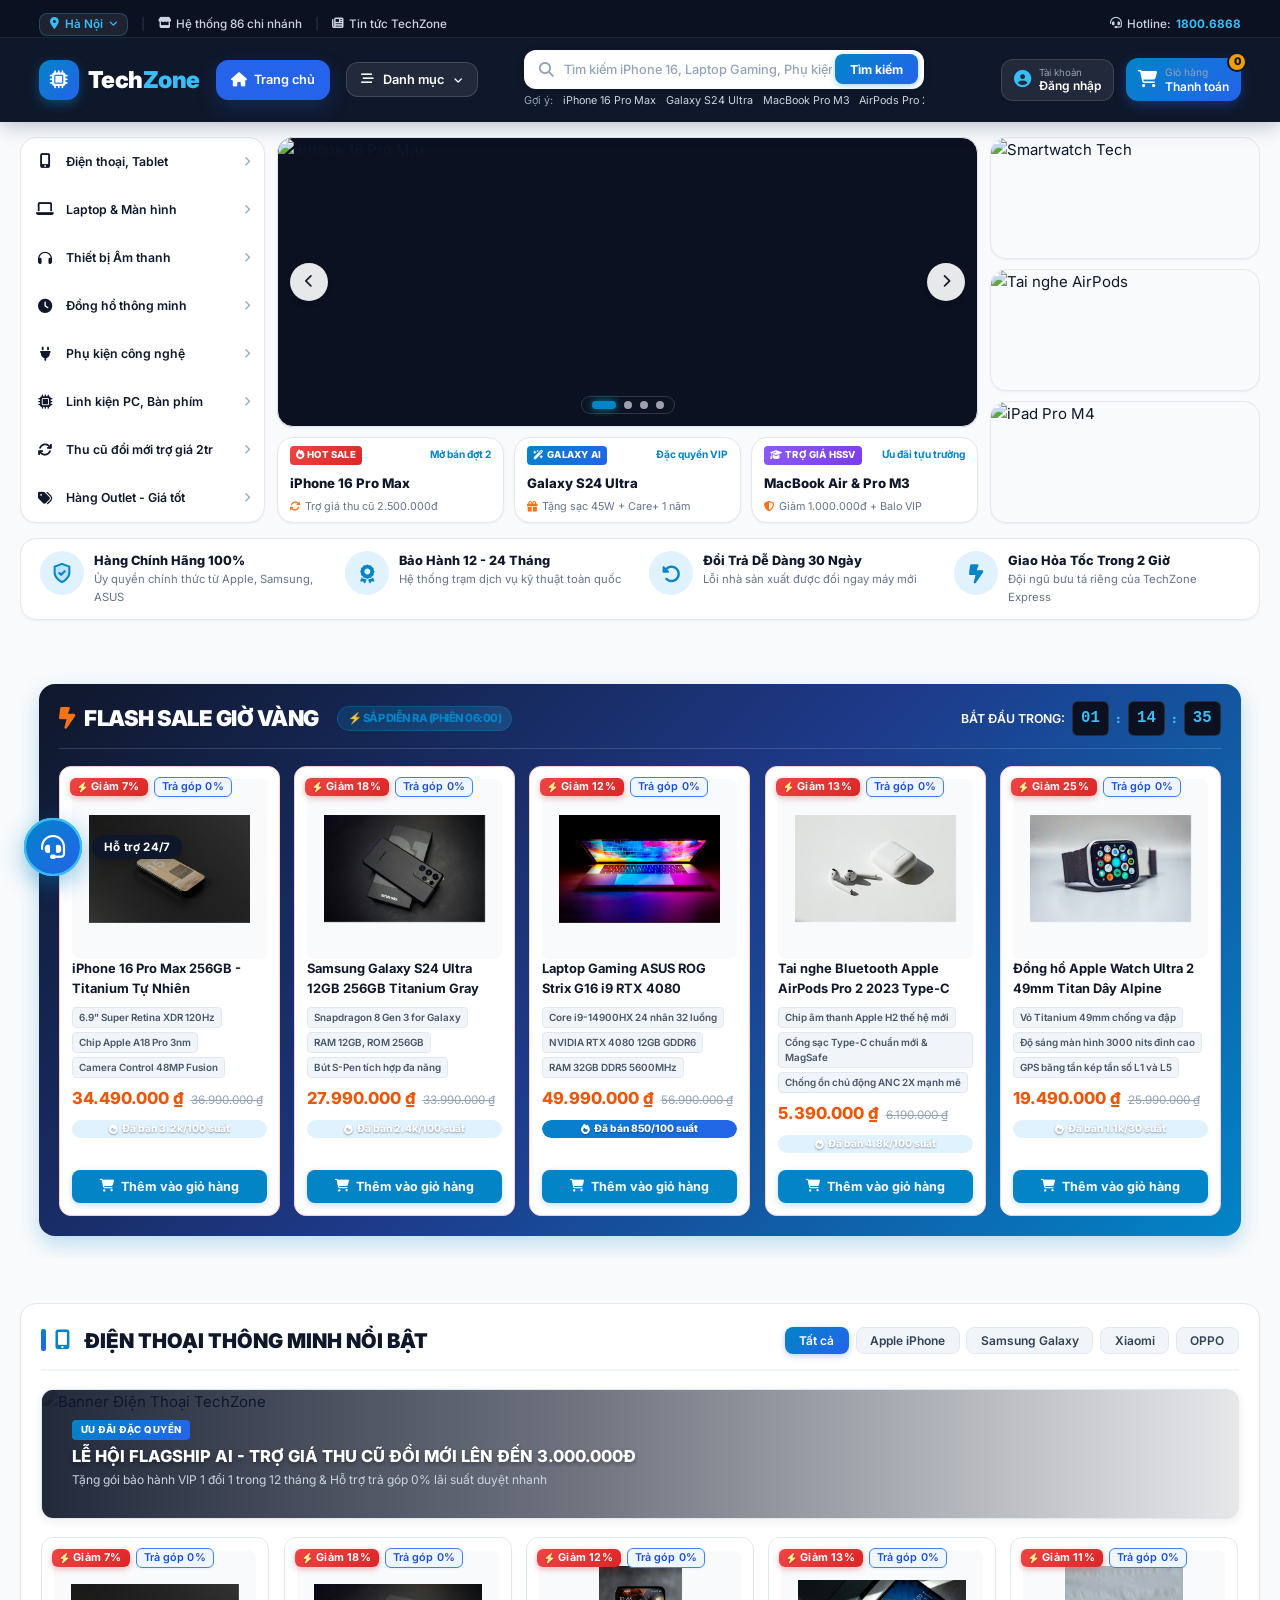
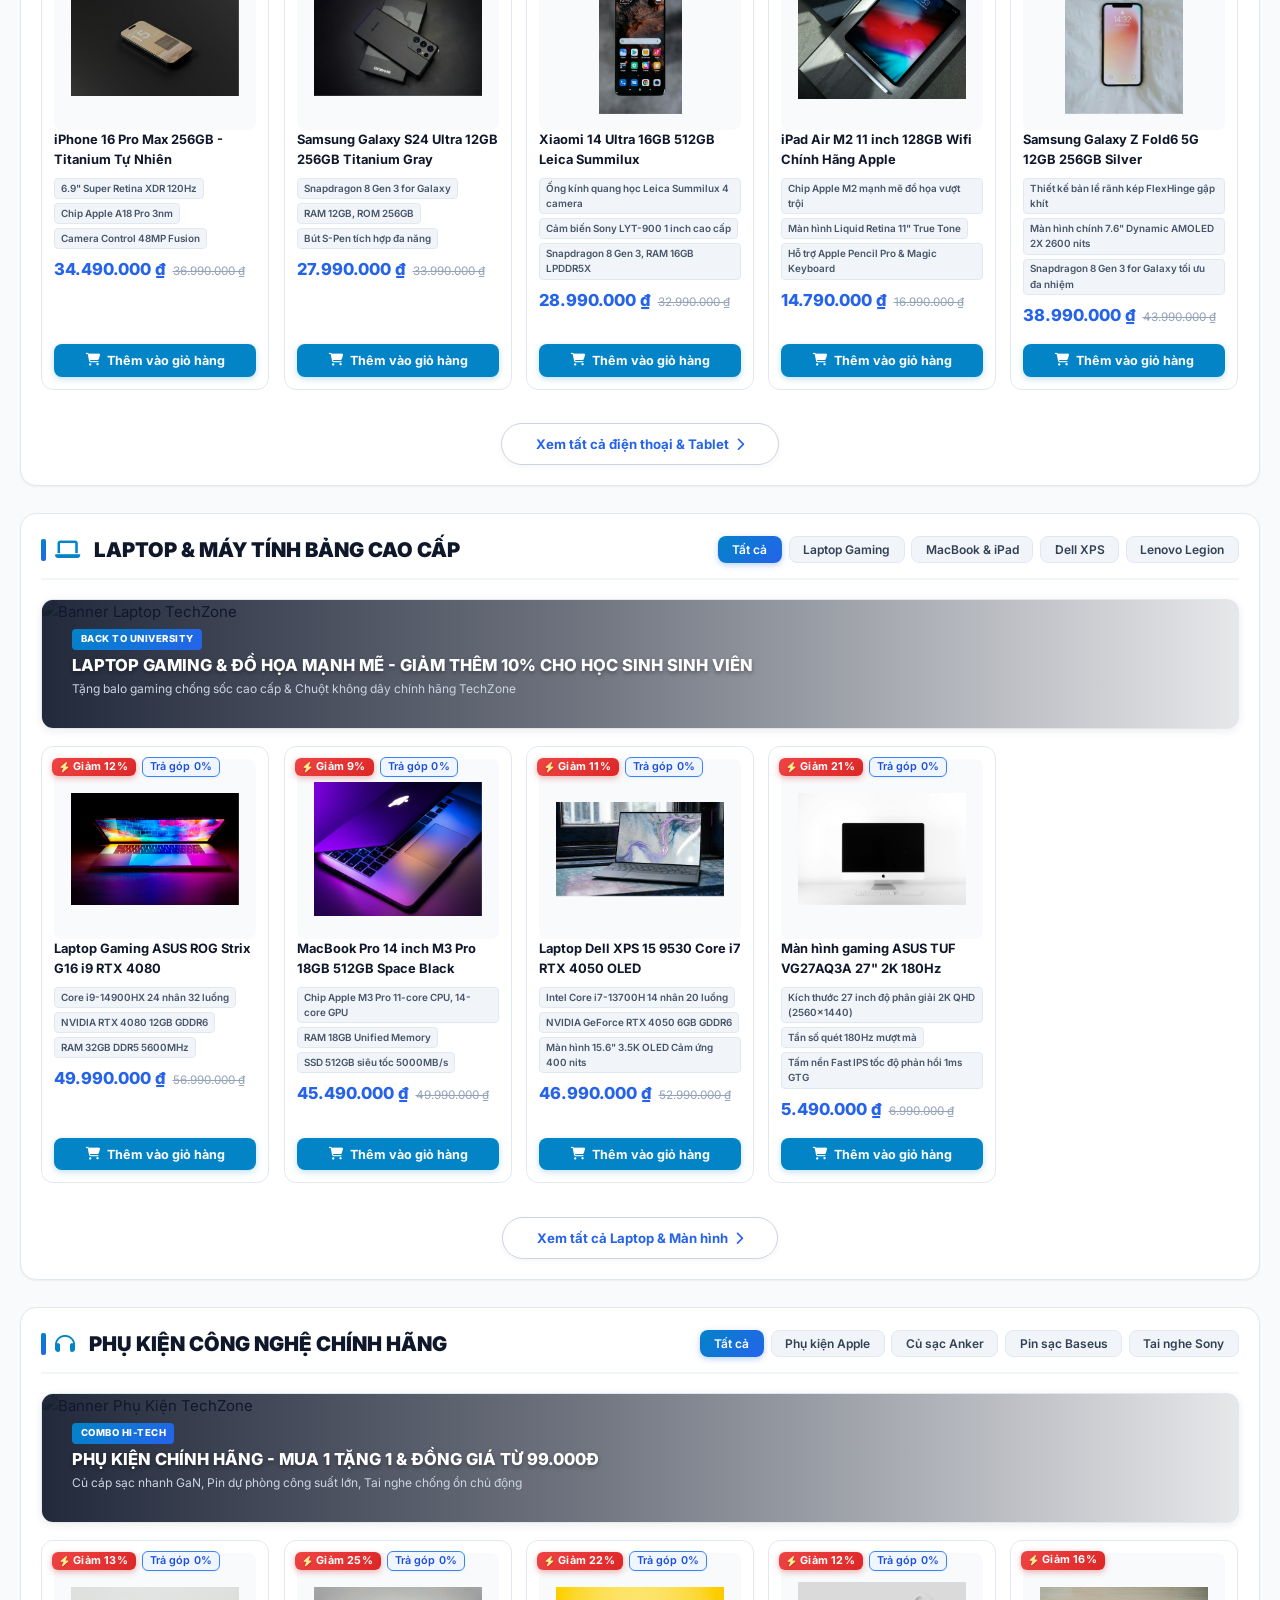
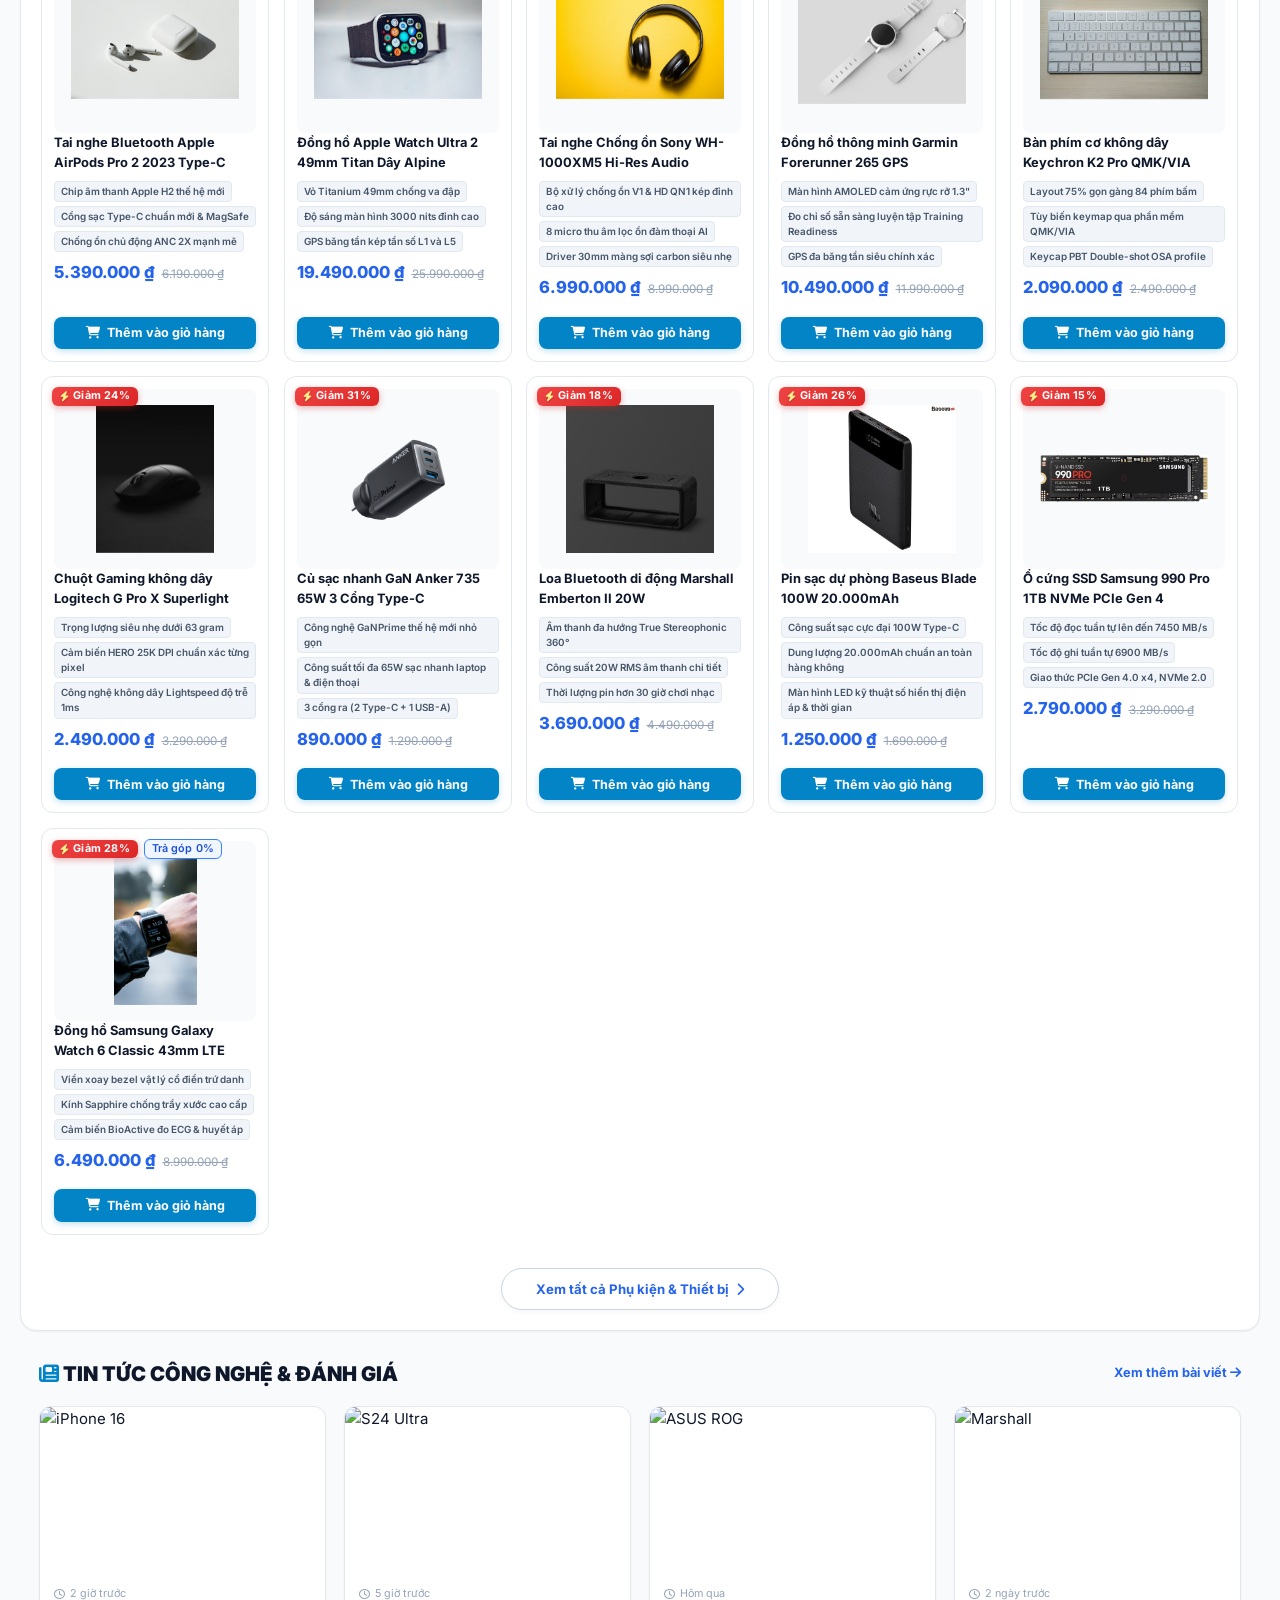
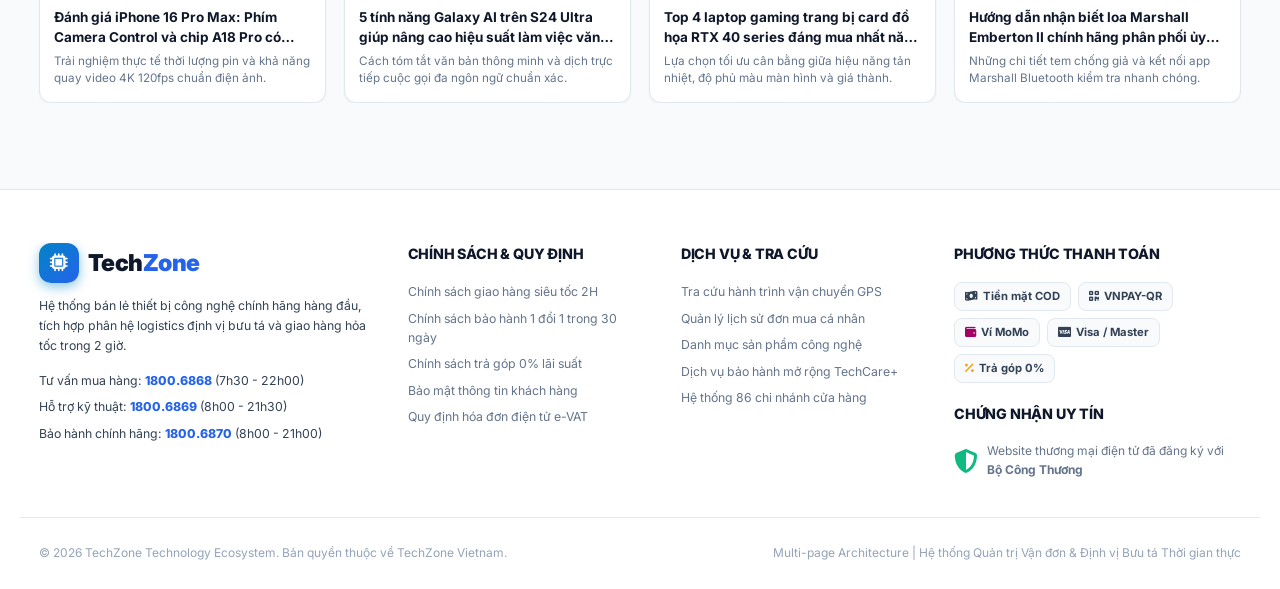
==== commit e471d828: "test2" ====
--- a/index.html
+++ b/index.html
@@ -12,6 +12,16 @@
   <link rel="stylesheet" href="css/style.css">
 </head>
 <body>
+  <!-- Page Transition Loader -->
+  <div id="pageLoader" class="page-loader-overlay">
+    <div class="loader-spinner-wrap">
+      <div class="loader-spinner"></div>
+      <div class="loader-brand">
+        <span class="loader-dot"></span> TechZone
+      </div>
+    </div>
+  </div>
+
 
   <!-- ========================================================================
        1. HEADER ĐA TẦNG (MULTI-TIER HEADER)
@@ -169,7 +179,7 @@
         </div>
 
         <!-- Central Search Bar with Prominent Button -->
-        <div class="tz-search-wrapper">
+        <div class="tz-search-wrapper search-bar-wrapper header-search">
           <div class="tz-search-bar">
             <i class="fa-solid fa-magnifying-glass search-icon"></i>
             <input type="text" id="header-global-search" placeholder="Tìm kiếm iPhone 16, Laptop Gaming, Phụ kiện...">
@@ -187,45 +197,45 @@
         </div>
 
         <!-- Action Group on the Right -->
-        <div class="tz-header-actions">
+                <!-- Action Group on the Right (Tách rời độc lập Tài khoản và Giỏ hàng, khoảng cách 16px) -->
+        <div class="tz-header-actions header-right-actions">
           
-          <!-- User Account Button (Đăng nhập / Tên người dùng) -->
-          <div class="tz-user-wrapper" id="tz-user-wrapper">
-            <a href="login.html" class="tz-user-btn" id="tz-user-btn" title="Tài khoản">
+          <!-- Khối Tài khoản độc lập -->
+          <div class="tz-user-wrapper user-account-wrapper" id="tz-user-wrapper">
+            <a href="login.html" class="tz-user-btn" id="tz-user-btn" title="Tài khoản" onclick="if(window.toggleUserDropdown) { toggleUserDropdown(event); }">
               <i class="fa-solid fa-circle-user"></i>
               <div class="meta">
                 <span class="sub">Tài khoản</span>
                 <span id="tz-user-name-display">Đăng nhập</span>
               </div>
             </a>
-            <div class="tz-user-dropdown" id="tz-user-dropdown">
+            <div class="tz-user-dropdown user-dropdown-menu" id="tz-user-dropdown">
               <div class="tz-user-dropdown-header">
                 <i class="fa-solid fa-user-check"></i>
                 <span id="tz-dropdown-greeting">Xin chào, Bạn!</span>
               </div>
               <a href="history.html" class="tz-user-dropdown-item">
-                <i class="fa-solid fa-clock-rotate-left"></i> Đơn mua của tôi
+                <i class="fa-solid fa-clock-rotate-left"></i>
+                <span>Đơn mua của tôi</span>
+              </a>
+              <a href="vouchers.html" class="tz-user-dropdown-item">
+                <span class="tz-dropdown-item-icon">🎟️</span>
+                <span>Kho voucher của tôi</span>
+                <span class="tz-dropdown-voucher-badge" id="userVoucherBadge" style="display: none;"></span>
               </a>
               <a href="profile.html" class="tz-user-dropdown-item" id="tz-btn-profile-info">
-                <i class="fa-solid fa-id-card"></i> Thông tin tài khoản
+                <i class="fa-solid fa-id-card"></i>
+                <span>Thông tin tài khoản</span>
               </a>
               <div class="tz-user-dropdown-item logout" id="tz-btn-logout">
-                <i class="fa-solid fa-arrow-right-from-bracket"></i> Đăng xuất
-              </div>
-            </div>
-          </div>
-
-          <!-- Single Order History / Đơn Mua Button (Mô hình Shopee: Không cần nhập mã) -->
-          <a href="history.html" class="tz-nav-btn" id="nav-orders-btn" title="Đơn mua & Tra cứu lộ trình">
-            <i class="fa-solid fa-box-archive"></i>
-            <div class="meta">
-              <span class="sub">Quản lý</span>
-              <span>Đơn mua</span>
-            </div>
-          </a>
-
-          <!-- Cart Button with Count Badge -->
-          <a href="checkout.html" class="tz-nav-btn tz-cart-btn" title="Xem giỏ hàng TechZone">
+                <i class="fa-solid fa-arrow-right-from-bracket"></i>
+                <span>Đăng xuất</span>
+              </div>
+            </div>
+          </div>
+
+          <!-- Nút Giỏ hàng độc lập hoàn toàn -->
+          <a href="checkout.html" class="tz-nav-btn tz-cart-btn header-cart-btn" title="Xem giỏ hàng TechZone">
             <i class="fa-solid fa-cart-shopping"></i>
             <div class="meta">
               <span class="sub">Giỏ hàng</span>
@@ -235,7 +245,6 @@
           </a>
 
         </div>
-
       </div>
     </div>
   </header>
--- a/css/style.css
+++ b/css/style.css
@@ -289,10 +289,11 @@
   transform: rotate(180deg);
 }
 
-/* Location Dropdown Menu */
+/* Location Dropdown Menu - CỐ ĐỊNH ẨN MẶC ĐỊNH & POSITION ABSOLUTE KHÔNG LÀM VỠ TOPBAR */
 .location-menu,
 .location-dropdown,
-.tz-location-dropdown {
+.tz-location-dropdown,
+.tz-location-menu {
   position: absolute !important;
   top: calc(100% + 8px);
   left: 0;
@@ -301,8 +302,8 @@
   border-radius: 12px;
   box-shadow: 0 10px 30px rgba(0, 0, 0, 0.25), 0 0 0 1px rgba(0, 0, 0, 0.06);
   padding: 0;
-  z-index: 9999999 !important;
-  display: none;
+  z-index: 99999 !important;
+  display: none !important;
   opacity: 0;
   transform: translateY(-6px);
   transition: opacity 0.2s ease, transform 0.2s ease;
@@ -314,14 +315,19 @@
 
 .location-menu.show,
 .location-dropdown.show,
-.tz-location-dropdown.show {
+.tz-location-dropdown.show,
+.tz-location-menu.show,
+.tz-location-wrapper:hover .tz-location-dropdown,
+.tz-location-wrapper:hover .tz-location-menu,
+.tz-location-dropdown-wrap:hover .tz-location-dropdown,
+.tz-location-dropdown-wrap:hover .tz-location-menu {
   display: block !important;
   opacity: 1 !important;
   transform: translateY(0) !important;
   pointer-events: auto !important;
   visibility: visible !important;
   filter: none !important;
-  z-index: 9999999 !important;
+  z-index: 99999 !important;
 }
 
 /* Thêm pointer-events: auto và cursor pointer cho toàn bộ menu và các thẻ con bên trong */
@@ -9747,3 +9753,5066 @@
     margin-left: 0 !important;
   }
 }
+
+
+/* ==========================================================================
+   PROMPT 52: SỬA LỖI ICON CHE CHỮ TRONG INPUT & CĂN GIỮA TUYỆT ĐỐI TIMELINE DỌC
+   ========================================================================== */
+
+/* 1. SỬA TRIỆT ĐỂ LỖI ICON CHE CHỮ TRONG Ô NHẬP LIỆU (login.html, register.html) */
+.tz-input-with-icon,
+.tz-password-wrapper {
+  position: relative !important;
+  width: 100% !important;
+  box-sizing: border-box !important;
+}
+
+/* Icon bên trái: luôn căn giữa theo chiều dọc, không cản trở click chuột */
+.tz-input-with-icon > i,
+.tz-password-wrapper .tz-input-with-icon > i {
+  position: absolute !important;
+  left: 12px !important;
+  top: 50% !important;
+  transform: translateY(-50%) !important;
+  z-index: 2 !important;
+  pointer-events: none !important;
+  color: #94a3b8 !important;
+  font-size: 0.95rem !important;
+  margin: 0 !important;
+  width: 18px !important;
+  text-align: center !important;
+}
+
+/* Input bắt buộc padding-left 40px để chữ không bao giờ đè lên icon bên trái */
+.tz-input-with-icon input,
+.tz-form-group .tz-input-with-icon input,
+.tz-auth-form .tz-input-with-icon input {
+  padding-left: 40px !important;
+  padding-right: 14px !important;
+  width: 100% !important;
+  box-sizing: border-box !important;
+}
+
+/* Riêng ô mật khẩu có thêm nút ẩn/hiện mắt ở bên phải: padding-right 42px */
+.tz-password-wrapper input,
+.tz-password-wrapper .tz-input-with-icon input,
+.tz-form-group .tz-password-wrapper input,
+.tz-auth-form .tz-password-wrapper input {
+  padding-left: 40px !important;
+  padding-right: 42px !important;
+  width: 100% !important;
+  box-sizing: border-box !important;
+}
+
+/* Nút ẩn/hiện mật khẩu ở mép phải */
+.tz-password-toggle {
+  position: absolute !important;
+  right: 12px !important;
+  top: 50% !important;
+  transform: translateY(-50%) !important;
+  z-index: 3 !important;
+  background: transparent !important;
+  border: none !important;
+  color: #94a3b8 !important;
+  font-size: 0.95rem !important;
+  cursor: pointer !important;
+  padding: 4px !important;
+  display: flex !important;
+  align-items: center !important;
+  justify-content: center !important;
+  line-height: 1 !important;
+  transition: color 0.2s ease !important;
+}
+
+.tz-password-toggle:hover {
+  color: #0284c7 !important;
+}
+
+/* 2. CĂN GIỮA TUYỆT ĐỐI CHẤM TRÒN TIMELINE DỌC (Ảnh 2 & Ảnh 3) */
+/* Keyframe hiệu ứng pulse lan tỏa bằng box-shadow mềm mại, không viền cứng */
+@keyframes pulseGlow {
+  0% {
+    box-shadow: 0 0 0 0 rgba(2, 132, 199, 0.5) !important;
+  }
+  70% {
+    box-shadow: 0 0 0 10px rgba(2, 132, 199, 0) !important;
+  }
+  100% {
+    box-shadow: 0 0 0 0 rgba(2, 132, 199, 0) !important;
+  }
+}
+
+/* 2.1 TRANG THEO DÕI CHI TIẾT (tracking-detail.html) */
+.spx-vertical-timeline,
+#spx-vertical-timeline-container {
+  position: relative !important;
+  padding-left: 28px !important;
+  margin-top: 1rem !important;
+  width: 100% !important;
+  box-sizing: border-box !important;
+}
+
+/* Trục dọc timeline: left: 8px, width: 2px -> Tâm = 8 + 1 = 9px */
+.spx-vertical-timeline::before,
+#spx-vertical-timeline-container::before {
+  content: '' !important;
+  position: absolute !important;
+  top: 10px !important;
+  bottom: 12px !important;
+  left: 8px !important;
+  width: 2px !important;
+  background-color: #e2e8f0 !important;
+  z-index: 1 !important;
+}
+
+/* Khung từng checkpoint */
+.spx-v-checkpoint {
+  position: relative !important;
+  margin-left: -28px !important;
+  padding-left: 28px !important;
+  padding-bottom: 22px !important;
+  width: 100% !important;
+  box-sizing: border-box !important;
+  z-index: 2 !important;
+}
+
+.spx-v-checkpoint:last-child {
+  padding-bottom: 0 !important;
+}
+
+/* Chấm tròn checkpoint: left: 2px, width: 14px -> Tâm = 2 + 7 = 9px (Trùng khít 100% tâm đường kẻ 9px) */
+.spx-v-checkpoint::before {
+  content: '' !important;
+  position: absolute !important;
+  left: 2px !important;
+  top: 3px !important;
+  width: 14px !important;
+  height: 14px !important;
+  border-radius: 50% !important;
+  background-color: #ffffff !important;
+  border: 2.5px solid #cbd5e1 !important;
+  z-index: 3 !important;
+  box-sizing: border-box !important;
+  transition: all 0.3s ease !important;
+}
+
+/* Chấm tròn bước đang thực hiện (Active / Latest) */
+.spx-v-checkpoint.latest::before {
+  background-color: #0284c7 !important;
+  border-color: #bae6fd !important;
+  animation: pulseGlow 1.8s infinite ease-out !important;
+  box-shadow: 0 0 0 0 rgba(2, 132, 199, 0.5) !important;
+}
+
+.spx-v-content {
+  display: flex !important;
+  flex-direction: column !important;
+  gap: 3px !important;
+  width: 100% !important;
+  box-sizing: border-box !important;
+}
+
+/* 2.2 MODAL XEM NHANH LỊCH TRÌNH (history.html - Quick View Modal) */
+/* Cụm timeline 4 bước phía trên trong Modal */
+.order-timeline.modal-mode {
+  position: relative !important;
+  display: flex !important;
+  flex-direction: column !important;
+  gap: 16px !important;
+  margin: 1rem 0 !important;
+  padding: 4px 0 4px 28px !important;
+  border: none !important;
+  background: transparent !important;
+  box-shadow: none !important;
+  box-sizing: border-box !important;
+}
+
+/* Đường kẻ trục dọc trong modal: left: 8px, width: 2px -> Tâm = 9px */
+.order-timeline.modal-mode::before {
+  content: '' !important;
+  position: absolute !important;
+  left: 8px !important;
+  top: 10px !important;
+  bottom: 14px !important;
+  width: 2px !important;
+  height: auto !important;
+  background-color: #e2e8f0 !important;
+  border-radius: 0 !important;
+  z-index: 1 !important;
+}
+
+.order-timeline.modal-mode::after {
+  display: none !important;
+}
+
+.order-timeline.modal-mode .timeline-step {
+  position: relative !important;
+  display: flex !important;
+  flex-direction: column !important;
+  align-items: flex-start !important;
+  text-align: left !important;
+  width: 100% !important;
+  margin: 0 !important;
+  padding: 0 !important;
+  gap: 2px !important;
+  box-sizing: border-box !important;
+  z-index: 2 !important;
+}
+
+/* Chấm tròn icon bước: left: -26px (vì container padding-left: 28px -> vị trí thực là 28 - 26 = 2px, tâm = 9px) */
+.order-timeline.modal-mode .timeline-dot {
+  position: absolute !important;
+  left: -26px !important;
+  top: 3px !important;
+  width: 14px !important;
+  height: 14px !important;
+  border-radius: 50% !important;
+  background: #cbd5e1 !important;
+  border: 2px solid #ffffff !important;
+  display: flex !important;
+  align-items: center !important;
+  justify-content: center !important;
+  z-index: 3 !important;
+  box-sizing: border-box !important;
+}
+
+.order-timeline.modal-mode .timeline-dot i {
+  font-size: 7px !important;
+  line-height: 1 !important;
+  display: flex !important;
+  align-items: center !important;
+  justify-content: center !important;
+}
+
+.order-timeline.modal-mode .timeline-step.active .timeline-dot {
+  background: #10b981 !important;
+  border-color: #a7f3d0 !important;
+  color: #ffffff !important;
+}
+
+.order-timeline.modal-mode .timeline-step.current .timeline-dot {
+  background: #0284c7 !important;
+  border-color: #bae6fd !important;
+  color: #ffffff !important;
+  animation: pulseGlow 1.8s infinite ease-out !important;
+  box-shadow: 0 0 0 0 rgba(2, 132, 199, 0.5) !important;
+}
+
+/* Cụm nhật ký 3 chặng phía dưới trong Modal (.spx-vertical-timeline.modal-vert) */
+.spx-vertical-timeline.modal-vert {
+  position: relative !important;
+  background: #f8fafc !important;
+  padding: 14px 14px 6px 36px !important;
+  border-radius: 8px !important;
+  border: 1px solid #e2e8f0 !important;
+  margin-top: 0.5rem !important;
+  box-sizing: border-box !important;
+}
+
+.spx-vertical-timeline.modal-vert::before {
+  content: '' !important;
+  position: absolute !important;
+  top: 18px !important;
+  bottom: 20px !important;
+  left: 16px !important;
+  width: 2px !important;
+  background-color: #cbd5e1 !important;
+  z-index: 1 !important;
+}
+
+.spx-vert-step {
+  position: relative !important;
+  display: block !important;
+  padding-left: 0 !important;
+  padding-bottom: 14px !important;
+  width: 100% !important;
+  box-sizing: border-box !important;
+  z-index: 2 !important;
+}
+
+.spx-vert-step:last-child {
+  padding-bottom: 8px !important;
+}
+
+/* Chấm tròn nhật ký di chuyển: left: -26px (vị trí thực trong box là 36 - 26 = 10px -> tâm = 10 + 7 = 17px, trùng khít tâm line: 16 + 1 = 17px) */
+.spx-vert-dot {
+  position: absolute !important;
+  left: -26px !important;
+  top: 3px !important;
+  width: 14px !important;
+  height: 14px !important;
+  border-radius: 50% !important;
+  background-color: #cbd5e1 !important;
+  border: 2px solid #ffffff !important;
+  flex-shrink: 0 !important;
+  margin: 0 !important;
+  box-sizing: border-box !important;
+  z-index: 3 !important;
+}
+
+.spx-vert-step.current .spx-vert-dot {
+  background-color: #0284c7 !important;
+  border-color: #bae6fd !important;
+  animation: pulseGlow 1.8s infinite ease-out !important;
+  box-shadow: 0 0 0 0 rgba(2, 132, 199, 0.5) !important;
+}
+
+.spx-vert-content {
+  display: flex !important;
+  flex-direction: column !important;
+  gap: 3px !important;
+  width: 100% !important;
+}
+
+/* 3. THẺ THÔNG BÁO CHUẨN BỊ KHO TRONG MODAL */
+.tz-modal-warehouse-notice {
+  transition: all 0.25s ease;
+}
+.tz-modal-warehouse-notice:hover {
+  background: #f1f5f9 !important;
+  border-color: #94a3b8 !important;
+}
+
+
+/* ==========================================================================
+   PROMPT 53: TRANG CHI TIẾT SẢN PHẨM (product-detail.html) & NÚT CSKH NỔI GÓC TRÁI
+   ========================================================================== */
+
+/* 1. LINK SẢN PHẨM TRÊN PRODUCT CARD (index.html, products.html) */
+.tz-card-title-link {
+  text-decoration: none !important;
+  color: inherit !important;
+  display: block !important;
+}
+.tz-card-thumb {
+  cursor: pointer !important;
+  display: flex !important;
+  align-items: center !important;
+  justify-content: center !important;
+}
+
+/* 2. BREADCRUMB CHI TIẾT SẢN PHẨM */
+.tz-pd-breadcrumb {
+  display: flex !important;
+  align-items: center !important;
+  gap: 8px !important;
+  font-size: 0.82rem !important;
+  color: #64748b !important;
+  margin-bottom: 1.25rem !important;
+  flex-wrap: wrap !important;
+}
+.tz-pd-breadcrumb a {
+  color: #64748b !important;
+  text-decoration: none !important;
+  transition: color 0.2s !important;
+}
+.tz-pd-breadcrumb a:hover {
+  color: #0284c7 !important;
+}
+.tz-pd-breadcrumb .sep {
+  font-size: 0.7rem !important;
+  color: #cbd5e1 !important;
+}
+.tz-pd-breadcrumb .current {
+  color: #0f172a !important;
+  font-weight: 600 !important;
+}
+
+/* 3. CARD CHÍNH 2 CỘT CHI TIẾT SẢN PHẨM */
+.tz-pd-main-card {
+  background: #ffffff !important;
+  border: 1px solid #e2e8f0 !important;
+  border-radius: 16px !important;
+  padding: 28px !important;
+  box-shadow: 0 4px 20px rgba(0, 0, 0, 0.05) !important;
+  margin-bottom: 2rem !important;
+}
+
+.tz-pd-grid {
+  display: grid !important;
+  grid-template-columns: 460px 1fr !important;
+  gap: 36px !important;
+  align-items: start !important;
+}
+
+/* --- CỘT TRÁI: GALLERY & THUMBNAILS --- */
+.tz-pd-gallery {
+  position: sticky !important;
+  top: 90px !important;
+}
+
+.tz-pd-image-box {
+  position: relative !important;
+  width: 100% !important;
+  height: 420px !important;
+  border-radius: 14px !important;
+  overflow: hidden !important;
+  background: #f8fafc !important;
+  border: 1px solid #e2e8f0 !important;
+  display: flex !important;
+  align-items: center !important;
+  justify-content: center !important;
+  cursor: crosshair !important;
+}
+
+.tz-pd-main-image {
+  max-width: 88% !important;
+  max-height: 88% !important;
+  object-fit: contain !important;
+  transition: transform 0.15s ease-out, opacity 0.2s ease !important;
+  pointer-events: none !important;
+}
+
+.tz-pd-zoom-hint {
+  position: absolute !important;
+  bottom: 12px !important;
+  right: 12px !important;
+  background: rgba(15, 23, 42, 0.75) !important;
+  color: #ffffff !important;
+  padding: 5px 12px !important;
+  border-radius: 20px !important;
+  font-size: 11px !important;
+  font-weight: 600 !important;
+  backdrop-filter: blur(4px) !important;
+  pointer-events: none !important;
+  display: flex !important;
+  align-items: center !important;
+  gap: 6px !important;
+}
+
+.tz-pd-badge-list {
+  position: absolute !important;
+  top: 14px !important;
+  left: 14px !important;
+  display: flex !important;
+  flex-direction: column !important;
+  gap: 6px !important;
+  z-index: 2 !important;
+  pointer-events: none !important;
+}
+
+.tz-pd-badge-list .tz-badge-discount {
+  background: #dc2626 !important;
+  color: white !important;
+  padding: 4px 10px !important;
+  font-size: 12px !important;
+  font-weight: 700 !important;
+  border-radius: 6px !important;
+  box-shadow: 0 2px 6px rgba(220, 38, 38, 0.3) !important;
+}
+.tz-pd-badge-list .tz-badge-installment {
+  background: #0284c7 !important;
+  color: white !important;
+  padding: 4px 10px !important;
+  font-size: 12px !important;
+  font-weight: 700 !important;
+  border-radius: 6px !important;
+}
+.tz-pd-badge-list .tz-badge-official {
+  background: #16a34a !important;
+  color: white !important;
+  padding: 4px 10px !important;
+  font-size: 12px !important;
+  font-weight: 700 !important;
+  border-radius: 6px !important;
+}
+
+/* Hàng Thumbnails góc khác */
+.tz-pd-thumbs-wrap {
+  margin-top: 16px !important;
+}
+.tz-pd-thumbs-label {
+  font-size: 12px !important;
+  color: #64748b !important;
+  font-weight: 600 !important;
+  margin-bottom: 8px !important;
+  display: flex !important;
+  align-items: center !important;
+  gap: 6px !important;
+}
+.tz-pd-thumbs-list {
+  display: flex !important;
+  gap: 10px !important;
+  overflow-x: auto !important;
+  padding-bottom: 4px !important;
+}
+.tz-pd-thumb-item {
+  width: 74px !important;
+  height: 74px !important;
+  min-width: 74px !important;
+  border-radius: 10px !important;
+  border: 2px solid #e2e8f0 !important;
+  background: #f8fafc !important;
+  overflow: hidden !important;
+  cursor: pointer !important;
+  padding: 6px !important;
+  display: flex !important;
+  align-items: center !important;
+  justify-content: center !important;
+  transition: all 0.2s ease !important;
+  box-sizing: border-box !important;
+}
+.tz-pd-thumb-item:hover {
+  border-color: #0284c7 !important;
+  transform: translateY(-2px) !important;
+}
+.tz-pd-thumb-item.active {
+  border-color: #ea580c !important;
+  box-shadow: 0 0 0 2px rgba(234, 88, 12, 0.25) !important;
+}
+.tz-pd-thumb-item img {
+  width: 100% !important;
+  height: 100% !important;
+  object-fit: contain !important;
+}
+.tz-pd-thumb-item .thumb-label {
+  display: none !important;
+}
+
+/* Khối Cam Kết Chính Hãng 4 Ô */
+.tz-pd-trust-box {
+  display: grid !important;
+  grid-template-columns: 1fr 1fr !important;
+  gap: 12px !important;
+  margin-top: 20px !important;
+  padding-top: 20px !important;
+  border-top: 1px dashed #e2e8f0 !important;
+}
+.tz-trust-item {
+  display: flex !important;
+  align-items: flex-start !important;
+  gap: 10px !important;
+}
+.tz-trust-item i {
+  font-size: 19px !important;
+  color: #0284c7 !important;
+  margin-top: 2px !important;
+  flex-shrink: 0 !important;
+}
+.tz-trust-item strong {
+  display: block !important;
+  font-size: 12.5px !important;
+  font-weight: 700 !important;
+  color: #1e293b !important;
+}
+.tz-trust-item span {
+  display: block !important;
+  font-size: 11px !important;
+  color: #64748b !important;
+  margin-top: 1px !important;
+}
+
+/* --- CỘT PHẢI: THÔNG TIN CHI TIẾT SẢN PHẨM --- */
+.tz-pd-brand-row {
+  display: flex !important;
+  align-items: center !important;
+  gap: 10px !important;
+  flex-wrap: wrap !important;
+  margin-bottom: 8px !important;
+}
+.tz-pd-brand-badge {
+  background: #f1f5f9 !important;
+  color: #0284c7 !important;
+  padding: 4px 10px !important;
+  border-radius: 6px !important;
+  font-size: 12px !important;
+  font-weight: 700 !important;
+}
+.tz-pd-sku {
+  font-size: 12px !important;
+  color: #64748b !important;
+  font-family: monospace !important;
+}
+.tz-pd-stock-badge.in-stock {
+  background: #dcfce7 !important;
+  color: #166534 !important;
+  font-size: 11.5px !important;
+  font-weight: 600 !important;
+  padding: 3px 8px !important;
+  border-radius: 6px !important;
+}
+
+.tz-pd-title {
+  font-size: 1.6rem !important;
+  font-weight: 800 !important;
+  color: #0f172a !important;
+  line-height: 1.35 !important;
+  margin: 0 0 10px 0 !important;
+}
+
+/* Rating, Review count & Sold count row */
+.tz-pd-rating-row {
+  display: flex !important;
+  align-items: center !important;
+  gap: 12px !important;
+  flex-wrap: wrap !important;
+  margin-bottom: 18px !important;
+  font-size: 13px !important;
+}
+.tz-pd-stars {
+  color: #f59e0b !important;
+  font-size: 13.5px !important;
+  display: flex !important;
+  align-items: center !important;
+  gap: 2px !important;
+}
+.tz-pd-score {
+  font-weight: 800 !important;
+  color: #1e293b !important;
+  margin-left: 6px !important;
+}
+.tz-pd-review-link {
+  color: #0284c7 !important;
+  text-decoration: none !important;
+  font-weight: 600 !important;
+}
+.tz-pd-review-link:hover {
+  text-decoration: underline !important;
+}
+.tz-pd-sold-stat {
+  color: #64748b !important;
+}
+.tz-pd-stat-divider {
+  color: #cbd5e1 !important;
+}
+
+/* Khung Giá Shopee Style */
+.tz-pd-price-card {
+  background: linear-gradient(135deg, #fff7ed, #fffbf8) !important;
+  border: 1px solid #fed7aa !important;
+  border-radius: 12px !important;
+  padding: 18px 22px !important;
+  margin-bottom: 20px !important;
+}
+.tz-pd-price-main {
+  display: flex !important;
+  align-items: baseline !important;
+  gap: 12px !important;
+  flex-wrap: wrap !important;
+}
+.tz-pd-price-current {
+  font-size: 2.15rem !important;
+  font-weight: 800 !important;
+  color: #d70018 !important;
+  letter-spacing: -0.5px !important;
+}
+.tz-pd-price-old {
+  font-size: 1.15rem !important;
+  color: #94a3b8 !important;
+  text-decoration: line-through !important;
+}
+.tz-pd-discount-badge {
+  background: #fee2e2 !important;
+  color: #dc2626 !important;
+  font-size: 12.5px !important;
+  font-weight: 800 !important;
+  padding: 3px 9px !important;
+  border-radius: 6px !important;
+}
+.tz-pd-price-savings {
+  font-size: 13px !important;
+  color: #16a34a !important;
+  margin-top: 6px !important;
+  font-weight: 600 !important;
+}
+.tz-pd-loyalty-perk {
+  font-size: 12.5px !important;
+  color: #9a3412 !important;
+  margin-top: 6px !important;
+  display: flex !important;
+  align-items: center !important;
+  gap: 6px !important;
+}
+
+/* Khuyến Mãi Kèm Theo */
+.tz-pd-promo-box {
+  border: 1px dashed #cbd5e1 !important;
+  background: #f8fafc !important;
+  border-radius: 10px !important;
+  padding: 14px 18px !important;
+  margin-bottom: 20px !important;
+}
+.tz-pd-promo-title {
+  font-weight: 700 !important;
+  color: #1e293b !important;
+  font-size: 13px !important;
+  margin-bottom: 8px !important;
+  display: flex !important;
+  align-items: center !important;
+  gap: 6px !important;
+}
+.tz-pd-promo-list {
+  list-style: none !important;
+  padding: 0 !important;
+  margin: 0 !important;
+  display: flex !important;
+  flex-direction: column !important;
+  gap: 6px !important;
+  font-size: 12.5px !important;
+  color: #475569 !important;
+}
+.tz-pd-promo-list i {
+  color: #10b981 !important;
+}
+
+/* Bảng Thông Số Kỹ Thuật Nổi Bật */
+.tz-pd-specs-section {
+  margin-bottom: 18px !important;
+}
+.tz-pd-section-label {
+  font-size: 13px !important;
+  font-weight: 700 !important;
+  color: #1e293b !important;
+  margin-bottom: 8px !important;
+  display: flex !important;
+  align-items: center !important;
+  gap: 6px !important;
+}
+.tz-pd-specs-grid {
+  display: grid !important;
+  grid-template-columns: repeat(2, 1fr) !important;
+  gap: 8px !important;
+}
+.tz-spec-pill-item {
+  background: #f1f5f9 !important;
+  padding: 8px 12px !important;
+  border-radius: 8px !important;
+  font-size: 12.5px !important;
+  color: #334155 !important;
+  display: flex !important;
+  align-items: center !important;
+  gap: 8px !important;
+  font-weight: 500 !important;
+}
+.tz-spec-pill-item i {
+  color: #0284c7 !important;
+  font-size: 11px !important;
+}
+
+/* Mô Tả Tóm Tắt Dạng Bullet Points */
+.tz-pd-desc-box {
+  margin-bottom: 20px !important;
+  padding-bottom: 16px !important;
+  border-bottom: 1px solid #f1f5f9 !important;
+}
+.tz-pd-desc-text {
+  font-size: 13px !important;
+  line-height: 1.65 !important;
+  color: #475569 !important;
+  margin: 0 !important;
+}
+
+/* Chọn Màu Sắc */
+.tz-pd-variant-picker {
+  margin-bottom: 20px !important;
+}
+.tz-pd-variants-list {
+  display: flex !important;
+  gap: 8px !important;
+  flex-wrap: wrap !important;
+  margin-top: 6px !important;
+}
+.tz-variant-btn {
+  padding: 8px 14px !important;
+  border: 1.5px solid #cbd5e1 !important;
+  border-radius: 8px !important;
+  background: #ffffff !important;
+  cursor: pointer !important;
+  font-size: 12.5px !important;
+  font-weight: 600 !important;
+  color: #334155 !important;
+  display: flex !important;
+  align-items: center !important;
+  gap: 7px !important;
+  transition: all 0.2s ease !important;
+}
+.tz-variant-btn:hover {
+  border-color: #0284c7 !important;
+}
+.tz-variant-btn.active {
+  border-color: #ea580c !important;
+  color: #ea580c !important;
+  background: #fff7ed !important;
+}
+.tz-variant-btn .color-dot {
+  width: 14px !important;
+  height: 14px !important;
+  border-radius: 50% !important;
+  border: 1px solid rgba(0, 0, 0, 0.15) !important;
+}
+
+/* Chọn Số Lượng */
+.tz-pd-qty-row {
+  display: flex !important;
+  align-items: center !important;
+  gap: 16px !important;
+  flex-wrap: wrap !important;
+  margin-bottom: 24px !important;
+}
+.tz-qty-control {
+  display: flex !important;
+  align-items: center !important;
+  border: 1.5px solid #cbd5e1 !important;
+  border-radius: 8px !important;
+  overflow: hidden !important;
+  background: #ffffff !important;
+}
+.tz-qty-control .btn-qty {
+  width: 40px !important;
+  height: 40px !important;
+  border: none !important;
+  background: #f8fafc !important;
+  cursor: pointer !important;
+  font-size: 13px !important;
+  color: #475569 !important;
+  display: flex !important;
+  align-items: center !important;
+  justify-content: center !important;
+  transition: background 0.15s !important;
+}
+.tz-qty-control .btn-qty:hover {
+  background: #e2e8f0 !important;
+  color: #0f172a !important;
+}
+.tz-qty-control input {
+  width: 50px !important;
+  height: 40px !important;
+  border: none !important;
+  text-align: center !important;
+  font-weight: 700 !important;
+  font-size: 14px !important;
+  color: #0f172a !important;
+  background: #ffffff !important;
+  padding: 0 !important;
+}
+.tz-pd-stock-left {
+  font-size: 12.5px !important;
+  color: #64748b !important;
+}
+
+/* 2 NÚT HÀNH ĐỘNG LỚN (Thêm vào giỏ & Mua ngay) */
+.tz-pd-actions-row {
+  display: grid !important;
+  grid-template-columns: 1fr 1fr !important;
+  gap: 14px !important;
+  margin-bottom: 8px !important;
+}
+.btn-pd-add-cart {
+  height: 52px !important;
+  background: #f0f9ff !important;
+  color: #0284c7 !important;
+  border: 2px solid #0284c7 !important;
+  border-radius: 10px !important;
+  font-size: 15px !important;
+  font-weight: 700 !important;
+  display: flex !important;
+  align-items: center !important;
+  justify-content: center !important;
+  gap: 8px !important;
+  cursor: pointer !important;
+  transition: all 0.25s ease !important;
+}
+.btn-pd-add-cart:hover {
+  background: #0284c7 !important;
+  color: #ffffff !important;
+  transform: translateY(-2px) !important;
+  box-shadow: 0 6px 16px rgba(2, 132, 199, 0.35) !important;
+}
+.btn-pd-buy-now {
+  height: 52px !important;
+  background: linear-gradient(135deg, #ea580c, #dc2626) !important;
+  color: #ffffff !important;
+  border: none !important;
+  border-radius: 10px !important;
+  font-size: 15px !important;
+  font-weight: 800 !important;
+  display: flex !important;
+  align-items: center !important;
+  justify-content: center !important;
+  gap: 8px !important;
+  cursor: pointer !important;
+  transition: all 0.25s ease !important;
+  box-shadow: 0 6px 18px rgba(234, 88, 12, 0.35) !important;
+}
+.btn-pd-buy-now:hover {
+  filter: brightness(1.08) !important;
+  transform: translateY(-2px) !important;
+  box-shadow: 0 8px 22px rgba(234, 88, 12, 0.45) !important;
+}
+.tz-pd-auth-note {
+  font-size: 11.5px !important;
+  color: #64748b !important;
+  display: flex !important;
+  align-items: center !important;
+  gap: 6px !important;
+  margin-top: 4px !important;
+}
+
+/* 4. KHỐI ĐÁNH GIÁ & BÌNH LUẬN (REVIEWS & COMMENTS) */
+.tz-pd-reviews-section {
+  background: #ffffff !important;
+  border: 1px solid #e2e8f0 !important;
+  border-radius: 16px !important;
+  padding: 28px !important;
+  box-shadow: 0 4px 20px rgba(0, 0, 0, 0.05) !important;
+  margin-bottom: 2.5rem !important;
+}
+.tz-reviews-header {
+  margin-bottom: 20px !important;
+}
+.tz-reviews-title {
+  display: flex !important;
+  align-items: center !important;
+  gap: 10px !important;
+}
+.tz-reviews-title i {
+  color: #f59e0b !important;
+  font-size: 1.35rem !important;
+}
+.tz-reviews-title h3 {
+  font-size: 1.35rem !important;
+  font-weight: 800 !important;
+  color: #0f172a !important;
+  margin: 0 !important;
+}
+.tz-reviews-count {
+  font-size: 1rem !important;
+  color: #64748b !important;
+  font-weight: 600 !important;
+}
+.tz-reviews-sub {
+  font-size: 13px !important;
+  color: #64748b !important;
+  margin: 4px 0 0 0 !important;
+}
+
+/* Bảng Thống Kê Sao Shopee Style */
+.tz-rating-summary-card {
+  display: grid !important;
+  grid-template-columns: 200px 1fr 220px !important;
+  gap: 24px !important;
+  padding: 20px 24px !important;
+  background: #fffbf8 !important;
+  border: 1px solid #fed7aa !important;
+  border-radius: 12px !important;
+  margin-bottom: 24px !important;
+  align-items: center !important;
+}
+.tz-rating-score-col {
+  text-align: center !important;
+  border-right: 1px solid #fed7aa !important;
+  padding-right: 20px !important;
+}
+.tz-rating-score-col .big-score {
+  font-size: 2.6rem !important;
+  font-weight: 800 !important;
+  color: #ea580c !important;
+  line-height: 1 !important;
+}
+.tz-rating-score-col .max-score {
+  font-size: 1.2rem !important;
+  color: #94a3b8 !important;
+  font-weight: 600 !important;
+}
+.tz-rating-score-col .score-stars {
+  color: #f59e0b !important;
+  font-size: 15px !important;
+  margin: 8px 0 4px 0 !important;
+}
+.tz-rating-score-col .total-reviews-text {
+  font-size: 12px !important;
+  color: #64748b !important;
+}
+
+.tz-rating-bars-col {
+  display: flex !important;
+  flex-direction: column !important;
+  gap: 6px !important;
+}
+.rating-bar-row {
+  display: flex !important;
+  align-items: center !important;
+  gap: 8px !important;
+  font-size: 12px !important;
+  color: #475569 !important;
+}
+.rating-bar-row .star-label {
+  width: 42px !important;
+  text-align: right !important;
+  font-weight: 600 !important;
+}
+.rating-bar-row .bar-track {
+  flex: 1 !important;
+  height: 8px !important;
+  background: #e2e8f0 !important;
+  border-radius: 4px !important;
+  overflow: hidden !important;
+}
+.rating-bar-row .bar-fill {
+  height: 100% !important;
+  background: #ea580c !important;
+  border-radius: 4px !important;
+}
+.rating-bar-row .bar-pct {
+  width: 32px !important;
+  font-size: 11px !important;
+  color: #64748b !important;
+}
+
+.tz-rating-filter-col .filter-title {
+  font-size: 12px !important;
+  font-weight: 700 !important;
+  color: #334155 !important;
+  margin-bottom: 8px !important;
+}
+.tz-rating-filter-col .filter-pills {
+  display: flex !important;
+  flex-direction: column !important;
+  gap: 6px !important;
+}
+.tz-rating-filter-col .pill-btn {
+  padding: 6px 12px !important;
+  background: #ffffff !important;
+  border: 1px solid #cbd5e1 !important;
+  border-radius: 6px !important;
+  font-size: 12px !important;
+  font-weight: 600 !important;
+  color: #475569 !important;
+  cursor: pointer !important;
+  text-align: left !important;
+  transition: all 0.2s !important;
+}
+.tz-rating-filter-col .pill-btn.active,
+.tz-rating-filter-col .pill-btn:hover {
+  background: #ea580c !important;
+  color: white !important;
+  border-color: #ea580c !important;
+}
+
+/* Khung Viết Đánh Giá (User Form) */
+.tz-write-review-box {
+  background: #f8fafc !important;
+  border: 1px solid #e2e8f0 !important;
+  border-radius: 12px !important;
+  padding: 20px !important;
+  margin-bottom: 24px !important;
+}
+.tz-write-review-box .write-header {
+  display: flex !important;
+  align-items: center !important;
+  gap: 12px !important;
+  margin-bottom: 14px !important;
+}
+.tz-write-review-box .user-avatar-mini {
+  width: 42px !important;
+  height: 42px !important;
+  border-radius: 50% !important;
+  object-fit: cover !important;
+  border: 2px solid #0284c7 !important;
+}
+.tz-write-review-box .user-greeting {
+  font-size: 13.5px !important;
+  font-weight: 700 !important;
+  color: #1e293b !important;
+}
+.tz-write-review-box .user-sub {
+  font-size: 12px !important;
+  color: #64748b !important;
+}
+
+.star-rating-picker-row {
+  display: flex !important;
+  align-items: center !important;
+  gap: 12px !important;
+  flex-wrap: wrap !important;
+}
+.star-rating-picker-row .rating-label {
+  font-size: 13px !important;
+  font-weight: 600 !important;
+  color: #334155 !important;
+}
+.star-picker {
+  display: flex !important;
+  align-items: center !important;
+  gap: 4px !important;
+}
+.star-picker .star-btn {
+  font-size: 20px !important;
+  color: #cbd5e1 !important;
+  cursor: pointer !important;
+  transition: color 0.15s, transform 0.15s !important;
+}
+.star-picker .star-btn.active {
+  color: #f59e0b !important;
+}
+.star-picker .star-btn:hover {
+  transform: scale(1.2) !important;
+}
+.star-picker .rating-text {
+  font-size: 13px !important;
+  font-weight: 700 !important;
+  color: #ea580c !important;
+  margin-left: 8px !important;
+}
+
+.tz-review-form textarea {
+  width: 100% !important;
+  border: 1.5px solid #cbd5e1 !important;
+  border-radius: 10px !important;
+  padding: 12px !important;
+  font-size: 13px !important;
+  color: #1e293b !important;
+  box-sizing: border-box !important;
+  resize: vertical !important;
+  font-family: inherit !important;
+}
+.tz-review-form textarea:focus {
+  border-color: #0284c7 !important;
+  outline: none !important;
+  box-shadow: 0 0 0 3px rgba(2, 132, 199, 0.15) !important;
+}
+
+.tz-review-submit-row {
+  display: flex !important;
+  align-items: center !important;
+  justify-content: space-between !important;
+  margin-top: 10px !important;
+  flex-wrap: wrap !important;
+  gap: 10px !important;
+}
+.tz-review-submit-row .review-tips {
+  font-size: 12px !important;
+  color: #64748b !important;
+}
+.btn-submit-review {
+  padding: 9px 22px !important;
+  font-size: 13px !important;
+  font-weight: 700 !important;
+}
+
+/* Banner Nhắc Đăng Nhập khi chưa login */
+.tz-review-login-prompt {
+  display: flex !important;
+  align-items: center !important;
+  justify-content: space-between !important;
+  background: #f8fafc !important;
+  border: 1px dashed #cbd5e1 !important;
+  border-radius: 12px !important;
+  padding: 18px 24px !important;
+  margin-bottom: 24px !important;
+  gap: 16px !important;
+  flex-wrap: wrap !important;
+}
+.tz-review-login-prompt .prompt-icon {
+  width: 44px !important;
+  height: 44px !important;
+  border-radius: 50% !important;
+  background: #e0f2fe !important;
+  color: #0284c7 !important;
+  display: flex !important;
+  align-items: center !important;
+  justify-content: center !important;
+  font-size: 1.25rem !important;
+  flex-shrink: 0 !important;
+}
+.tz-review-login-prompt .prompt-text h4 {
+  margin: 0 0 2px 0 !important;
+  font-size: 14px !important;
+  font-weight: 700 !important;
+  color: #1e293b !important;
+}
+.tz-review-login-prompt .prompt-text p {
+  margin: 0 !important;
+  font-size: 12.5px !important;
+  color: #64748b !important;
+}
+
+/* Danh Sách Review Card */
+.tz-reviews-list {
+  display: flex !important;
+  flex-direction: column !important;
+}
+.tz-review-card {
+  padding: 18px 0 !important;
+  border-bottom: 1px solid #f1f5f9 !important;
+}
+.tz-review-card.new-review {
+  background: #f0fdf4 !important;
+  padding: 16px !important;
+  border-radius: 10px !important;
+  margin-bottom: 12px !important;
+  border: 1px solid #bbf7d0 !important;
+}
+.tz-review-card:last-child {
+  border-bottom: none !important;
+}
+.tz-review-header {
+  display: flex !important;
+  align-items: center !important;
+  justify-content: space-between !important;
+  margin-bottom: 8px !important;
+}
+.tz-review-author-info {
+  display: flex !important;
+  align-items: center !important;
+  gap: 12px !important;
+}
+.tz-review-avatar {
+  width: 42px !important;
+  height: 42px !important;
+  border-radius: 50% !important;
+  object-fit: cover !important;
+  border: 1.5px solid #e2e8f0 !important;
+}
+.tz-review-author-name {
+  font-size: 13.5px !important;
+  font-weight: 700 !important;
+  color: #1e293b !important;
+  display: flex !important;
+  align-items: center !important;
+  gap: 8px !important;
+  flex-wrap: wrap !important;
+}
+.tz-verified-badge {
+  font-size: 11px !important;
+  color: #16a34a !important;
+  background: #dcfce7 !important;
+  padding: 2px 7px !important;
+  border-radius: 4px !important;
+  font-weight: 600 !important;
+}
+.tz-review-meta {
+  display: flex !important;
+  align-items: center !important;
+  gap: 6px !important;
+  font-size: 12px !important;
+  color: #64748b !important;
+  margin-top: 3px !important;
+  flex-wrap: wrap !important;
+}
+.tz-review-stars {
+  color: #f59e0b !important;
+  font-size: 12px !important;
+}
+.tz-review-text {
+  font-size: 13.5px !important;
+  line-height: 1.6 !important;
+  color: #334155 !important;
+  margin: 6px 0 10px 0 !important;
+}
+.btn-like-review {
+  background: transparent !important;
+  border: 1px solid #e2e8f0 !important;
+  border-radius: 20px !important;
+  padding: 4px 12px !important;
+  font-size: 11.5px !important;
+  color: #64748b !important;
+  cursor: pointer !important;
+  display: inline-flex !important;
+  align-items: center !important;
+  gap: 6px !important;
+  transition: all 0.2s !important;
+}
+.btn-like-review:hover {
+  background: #f1f5f9 !important;
+  color: #0284c7 !important;
+  border-color: #cbd5e1 !important;
+}
+
+/* 5. NÚT CSKH & GỌI ĐIỆN NỔI GÓC DƯỚI BÊN TRÁI (Floating Support Widget) */
+.tz-floating-support {
+  position: fixed !important;
+  bottom: 24px !important;
+  left: 24px !important;
+  z-index: 9990 !important;
+}
+
+/* Hiệu ứng lan tỏa sóng nước liên tục (Wave Pulse Ring) */
+@keyframes supportWaveRing {
+  0% {
+    transform: scale(0.95);
+    opacity: 0.8;
+  }
+  50% {
+    opacity: 0.4;
+  }
+  100% {
+    transform: scale(1.75);
+    opacity: 0;
+  }
+}
+
+.tz-support-trigger-btn {
+  width: 58px !important;
+  height: 58px !important;
+  border-radius: 50% !important;
+  background: linear-gradient(135deg, #0284c7, #2563eb) !important;
+  color: #ffffff !important;
+  border: none !important;
+  cursor: pointer !important;
+  display: flex !important;
+  align-items: center !important;
+  justify-content: center !important;
+  font-size: 24px !important;
+  box-shadow: 0 8px 24px rgba(2, 132, 199, 0.45) !important;
+  position: relative !important;
+  transition: transform 0.3s cubic-bezier(0.34, 1.56, 0.64, 1) !important;
+  outline: none !important;
+}
+.tz-support-trigger-btn:hover {
+  transform: scale(1.08) !important;
+}
+
+/* Các vòng sóng lan tỏa */
+.support-wave-ring {
+  position: absolute !important;
+  top: 0 !important;
+  left: 0 !important;
+  right: 0 !important;
+  bottom: 0 !important;
+  border-radius: 50% !important;
+  border: 2px solid #38bdf8 !important;
+  pointer-events: none !important;
+  animation: supportWaveRing 2.2s infinite ease-out !important;
+}
+.support-wave-ring.ring-2 {
+  animation-delay: 1.1s !important;
+}
+
+/* Icon xoay mở / đóng dấu nhân */
+.support-icon-wrap {
+  position: relative !important;
+  width: 24px !important;
+  height: 24px !important;
+  display: flex !important;
+  align-items: center !important;
+  justify-content: center !important;
+}
+.support-icon-wrap i {
+  position: absolute !important;
+  transition: all 0.3s cubic-bezier(0.4, 0, 0.2, 1) !important;
+}
+.support-icon-wrap .icon-close {
+  opacity: 0 !important;
+  transform: rotate(-90deg) scale(0.5) !important;
+}
+.tz-support-trigger-btn.active .support-icon-wrap .icon-headset {
+  opacity: 0 !important;
+  transform: rotate(90deg) scale(0.5) !important;
+}
+.tz-support-trigger-btn.active .support-icon-wrap .icon-close {
+  opacity: 1 !important;
+  transform: rotate(0) scale(1) !important;
+}
+
+/* Tooltip Badge nhỏ bên cạnh nút */
+.support-tooltip-badge {
+  position: absolute !important;
+  left: 68px !important;
+  top: 50% !important;
+  transform: translateY(-50%) !important;
+  background: #0f172a !important;
+  color: #ffffff !important;
+  padding: 5px 12px !important;
+  border-radius: 20px !important;
+  font-size: 11.5px !important;
+  font-weight: 700 !important;
+  white-space: nowrap !important;
+  box-shadow: 0 4px 12px rgba(0, 0, 0, 0.2) !important;
+  pointer-events: none !important;
+  letter-spacing: 0.2px !important;
+}
+
+/* HỘP THOẠI CHAT CSKH TECHZONE (340px x 450px) */
+.tz-support-chat-box {
+  position: absolute !important;
+  bottom: 74px !important;
+  left: 0 !important;
+  width: 345px !important;
+  height: 460px !important;
+  max-height: calc(100vh - 120px) !important;
+  background: #ffffff !important;
+  border-radius: 16px !important;
+  box-shadow: 0 16px 40px rgba(0, 0, 0, 0.22), 0 0 1px rgba(0, 0, 0, 0.15) !important;
+  display: flex !important;
+  flex-direction: column !important;
+  overflow: hidden !important;
+  opacity: 0 !important;
+  transform: scale(0.85) translateY(20px) !important;
+  pointer-events: none !important;
+  transition: all 0.3s cubic-bezier(0.16, 1, 0.3, 1) !important;
+  transform-origin: bottom left !important;
+  border: 1px solid #e2e8f0 !important;
+}
+
+.tz-support-chat-box.show {
+  opacity: 1 !important;
+  transform: scale(1) translateY(0) !important;
+  pointer-events: auto !important;
+}
+
+/* Header Khung Chat */
+.tz-chat-header {
+  background: linear-gradient(135deg, #0284c7, #1d4ed8) !important;
+  color: #ffffff !important;
+  padding: 12px 14px !important;
+  display: flex !important;
+  align-items: center !important;
+  justify-content: space-between !important;
+  flex-shrink: 0 !important;
+}
+.tz-chat-agent-info {
+  display: flex !important;
+  align-items: center !important;
+  gap: 10px !important;
+}
+.agent-avatar-wrap {
+  position: relative !important;
+  width: 38px !important;
+  height: 38px !important;
+}
+.agent-avatar {
+  width: 100% !important;
+  height: 100% !important;
+  border-radius: 50% !important;
+  object-fit: cover !important;
+  border: 2px solid #ffffff !important;
+}
+.agent-online-dot {
+  position: absolute !important;
+  bottom: 0 !important;
+  right: 0 !important;
+  width: 10px !important;
+  height: 10px !important;
+  background: #22c55e !important;
+  border: 2px solid #ffffff !important;
+  border-radius: 50% !important;
+}
+.agent-name {
+  font-size: 13.5px !important;
+  font-weight: 700 !important;
+  line-height: 1.2 !important;
+}
+.agent-status {
+  font-size: 11px !important;
+  opacity: 0.88 !important;
+  display: flex !important;
+  align-items: center !important;
+  gap: 5px !important;
+  margin-top: 2px !important;
+}
+.agent-status .status-dot {
+  width: 6px !important;
+  height: 6px !important;
+  background: #86efac !important;
+  border-radius: 50% !important;
+  display: inline-block !important;
+}
+
+.tz-chat-header-actions {
+  display: flex !important;
+  align-items: center !important;
+  gap: 6px !important;
+}
+.tz-chat-call-btn {
+  background: rgba(255, 255, 255, 0.2) !important;
+  color: #ffffff !important;
+  text-decoration: none !important;
+  font-size: 11px !important;
+  font-weight: 700 !important;
+  padding: 4px 8px !important;
+  border-radius: 20px !important;
+  display: flex !important;
+  align-items: center !important;
+  gap: 4px !important;
+  transition: background 0.2s !important;
+}
+.tz-chat-call-btn:hover {
+  background: rgba(255, 255, 255, 0.35) !important;
+}
+.tz-chat-close-btn {
+  background: transparent !important;
+  border: none !important;
+  color: #ffffff !important;
+  font-size: 14px !important;
+  cursor: pointer !important;
+  padding: 4px 6px !important;
+  opacity: 0.8 !important;
+  transition: opacity 0.2s !important;
+}
+.tz-chat-close-btn:hover {
+  opacity: 1 !important;
+}
+
+/* Quick Action Question Chips */
+.tz-chat-quick-chips {
+  display: flex !important;
+  gap: 6px !important;
+  overflow-x: auto !important;
+  padding: 8px 10px !important;
+  background: #f8fafc !important;
+  border-bottom: 1px solid #e2e8f0 !important;
+  flex-shrink: 0 !important;
+  scrollbar-width: none !important;
+}
+.tz-chat-quick-chips::-webkit-scrollbar {
+  display: none !important;
+}
+.chat-chip-btn {
+  background: #ffffff !important;
+  border: 1px solid #cbd5e1 !important;
+  border-radius: 16px !important;
+  padding: 4px 10px !important;
+  font-size: 11px !important;
+  font-weight: 600 !important;
+  color: #334155 !important;
+  cursor: pointer !important;
+  white-space: nowrap !important;
+  display: flex !important;
+  align-items: center !important;
+  gap: 5px !important;
+  transition: all 0.2s !important;
+  flex-shrink: 0 !important;
+}
+.chat-chip-btn:hover {
+  background: #f0f9ff !important;
+  border-color: #0284c7 !important;
+  color: #0284c7 !important;
+}
+.chat-chip-btn i {
+  color: #ea580c !important;
+  font-size: 10px !important;
+}
+
+/* Messages Stream */
+.tz-chat-messages {
+  flex: 1 !important;
+  overflow-y: auto !important;
+  padding: 12px 14px !important;
+  display: flex !important;
+  flex-direction: column !important;
+  gap: 12px !important;
+  background: #fdfdfd !important;
+}
+
+.chat-msg {
+  display: flex !important;
+  gap: 8px !important;
+  max-width: 88% !important;
+}
+.chat-msg.msg-bot {
+  align-self: flex-start !important;
+}
+.chat-msg.msg-user {
+  align-self: flex-end !important;
+  flex-direction: row-reverse !important;
+}
+.msg-avatar {
+  width: 28px !important;
+  height: 28px !important;
+  border-radius: 50% !important;
+  object-fit: cover !important;
+  flex-shrink: 0 !important;
+}
+.msg-bubble {
+  padding: 10px 14px !important;
+  border-radius: 14px !important;
+  font-size: 12.5px !important;
+  line-height: 1.45 !important;
+}
+.chat-msg.msg-bot .msg-bubble {
+  background: #f1f5f9 !important;
+  color: #1e293b !important;
+  border-top-left-radius: 4px !important;
+  border: 1px solid #e2e8f0 !important;
+}
+.chat-msg.msg-user .msg-bubble {
+  background: linear-gradient(135deg, #0284c7, #2563eb) !important;
+  color: #ffffff !important;
+  border-top-right-radius: 4px !important;
+}
+.msg-time {
+  font-size: 10px !important;
+  opacity: 0.7 !important;
+  margin-top: 4px !important;
+  text-align: right !important;
+}
+.chat-msg.msg-user .msg-time {
+  color: rgba(255, 255, 255, 0.8) !important;
+}
+
+/* Typing Indicator Animation */
+.tz-chat-typing {
+  padding: 6px 14px !important;
+  display: flex !important;
+  align-items: center !important;
+  gap: 4px !important;
+  background: #f8fafc !important;
+  font-size: 11px !important;
+  color: #64748b !important;
+}
+.typing-dot {
+  width: 6px !important;
+  height: 6px !important;
+  background: #94a3b8 !important;
+  border-radius: 50% !important;
+  animation: typingBounce 1.4s infinite ease-in-out !important;
+}
+.typing-dot:nth-child(2) { animation-delay: 0.2s !important; }
+.typing-dot:nth-child(3) { animation-delay: 0.4s !important; }
+.typing-label { margin-left: 6px !important; }
+
+@keyframes typingBounce {
+  0%, 80%, 100% { transform: scale(0.6); opacity: 0.5; }
+  40% { transform: scale(1.1); opacity: 1; }
+}
+
+/* Input Bar */
+.tz-chat-input-bar {
+  display: flex !important;
+  align-items: center !important;
+  padding: 8px 10px !important;
+  background: #ffffff !important;
+  border-top: 1px solid #e2e8f0 !important;
+  flex-shrink: 0 !important;
+  gap: 8px !important;
+}
+.tz-chat-input-bar input {
+  flex: 1 !important;
+  border: 1.5px solid #cbd5e1 !important;
+  border-radius: 20px !important;
+  padding: 8px 14px !important;
+  font-size: 12.5px !important;
+  outline: none !important;
+  transition: border-color 0.2s !important;
+  box-sizing: border-box !important;
+}
+.tz-chat-input-bar input:focus {
+  border-color: #0284c7 !important;
+}
+.btn-chat-send {
+  width: 36px !important;
+  height: 36px !important;
+  border-radius: 50% !important;
+  background: #0284c7 !important;
+  color: #ffffff !important;
+  border: none !important;
+  cursor: pointer !important;
+  display: flex !important;
+  align-items: center !important;
+  justify-content: center !important;
+  font-size: 13px !important;
+  flex-shrink: 0 !important;
+  transition: background 0.2s, transform 0.15s !important;
+}
+.btn-chat-send:hover {
+  background: #0369a1 !important;
+  transform: scale(1.05) !important;
+}
+
+/* 6. RESPONSIVE MOBILE (< 992px & < 640px) */
+@media (max-width: 992px) {
+  .tz-pd-grid {
+    grid-template-columns: 1fr !important;
+    gap: 24px !important;
+  }
+  .tz-pd-gallery {
+    position: static !important;
+  }
+  .tz-rating-summary-card {
+    grid-template-columns: 1fr !important;
+    text-align: center !important;
+  }
+  .tz-rating-score-col {
+    border-right: none !important;
+    border-bottom: 1px solid #fed7aa !important;
+    padding-right: 0 !important;
+    padding-bottom: 16px !important;
+  }
+}
+
+@media (max-width: 640px) {
+  .tz-pd-main-card,
+  .tz-pd-reviews-section {
+    padding: 16px !important;
+    border-radius: 12px !important;
+  }
+  .tz-pd-image-box {
+    height: 320px !important;
+  }
+  .tz-pd-title {
+    font-size: 1.3rem !important;
+  }
+  .tz-pd-price-current {
+    font-size: 1.7rem !important;
+  }
+  .tz-pd-specs-grid {
+    grid-template-columns: 1fr !important;
+  }
+  .tz-pd-actions-row {
+    grid-template-columns: 1fr !important;
+  }
+  .tz-pd-trust-box {
+    grid-template-columns: 1fr !important;
+  }
+  
+  /* Widget CSKH trên mobile nhỏ gọn, không tràn lề */
+  .tz-floating-support {
+    bottom: 20px !important;
+    left: 16px !important;
+  }
+  .support-tooltip-badge {
+    display: none !important;
+  }
+  .tz-support-chat-box {
+    width: calc(100vw - 32px) !important;
+    max-width: 350px !important;
+    height: 430px !important;
+    bottom: 70px !important;
+    left: 0 !important;
+  }
+}
+
+
+/* ==========================================================================
+   PROMPT 54: CSKH POPUP POSITION & RELATED PRODUCTS GRID STANDARDIZATION
+   ========================================================================== */
+
+/* 1. KHUNG POPUP CHAT CSKH (.cskh-chat-popup, .tz-support-chat-box) */
+.cskh-chat-popup,
+.tz-support-chat-box {
+  position: fixed !important;
+  bottom: 85px !important;
+  left: 24px !important;
+  z-index: 999999 !important;
+  width: 330px !important;
+  max-width: calc(100vw - 40px) !important;
+  height: 440px !important;
+  max-height: calc(100vh - 120px) !important;
+  border-radius: 14px !important;
+  overflow: hidden !important;
+  box-shadow: 0 20px 40px rgba(0, 0, 0, 0.25), 0 0 0 1px rgba(0, 0, 0, 0.08) !important;
+  display: flex !important;
+  flex-direction: column !important;
+  opacity: 0 !important;
+  visibility: hidden !important;
+  pointer-events: none !important;
+  transform: scale(0.9) translateY(20px) !important;
+  transform-origin: bottom left !important;
+  transition: opacity 0.25s cubic-bezier(0.16, 1, 0.3, 1), transform 0.25s cubic-bezier(0.16, 1, 0.3, 1), visibility 0.25s !important;
+  background: #ffffff !important;
+  border: 1px solid #cbd5e1 !important;
+}
+
+.cskh-chat-popup.show,
+.tz-support-chat-box.show {
+  opacity: 1 !important;
+  visibility: visible !important;
+  pointer-events: auto !important;
+  transform: scale(1) translateY(0) !important;
+}
+
+/* Header CSKH nổi bật, không bao giờ bị chìm dưới thanh Header chính hay Topbar */
+.cskh-chat-header,
+.tz-chat-header {
+  position: relative !important;
+  z-index: 10 !important;
+  background: linear-gradient(135deg, #0284c7 0%, #1d4ed8 100%) !important;
+  color: #ffffff !important;
+  padding: 12px 14px !important;
+  display: flex !important;
+  align-items: center !important;
+  justify-content: space-between !important;
+  flex-shrink: 0 !important;
+  border-bottom: 1px solid rgba(255, 255, 255, 0.15) !important;
+}
+
+.tz-chat-header-actions {
+  display: flex !important;
+  align-items: center !important;
+  gap: 8px !important;
+}
+
+/* Nút Đóng / Thu nhỏ Header Chat (✕ / ➖) */
+.btn-cskh-close,
+.tz-chat-close-btn {
+  background: rgba(255, 255, 255, 0.18) !important;
+  border: 1px solid rgba(255, 255, 255, 0.25) !important;
+  color: #ffffff !important;
+  width: 32px !important;
+  height: 32px !important;
+  border-radius: 50% !important;
+  display: inline-flex !important;
+  align-items: center !important;
+  justify-content: center !important;
+  font-size: 15px !important;
+  cursor: pointer !important;
+  transition: background 0.2s ease, transform 0.15s ease !important;
+  flex-shrink: 0 !important;
+}
+
+.btn-cskh-close:hover,
+.tz-chat-close-btn:hover {
+  background: rgba(239, 68, 68, 0.85) !important;
+  color: #ffffff !important;
+  transform: scale(1.08) !important;
+}
+
+/* Nút Hotline trong Header */
+.tz-chat-call-btn {
+  background: rgba(255, 255, 255, 0.2) !important;
+  border: 1px solid rgba(255, 255, 255, 0.3) !important;
+  color: #ffffff !important;
+  font-size: 0.78rem !important;
+  font-weight: 700 !important;
+  padding: 5px 10px !important;
+  border-radius: 20px !important;
+  display: inline-flex !important;
+  align-items: center !important;
+  gap: 5px !important;
+  text-decoration: none !important;
+  transition: background 0.2s ease !important;
+}
+
+.tz-chat-call-btn:hover {
+  background: rgba(255, 255, 255, 0.35) !important;
+  color: #ffffff !important;
+}
+
+/* 2. CHUẨN HÓA LƯỚI SẢN PHẨM TƯƠNG TỰ (RELATED PRODUCTS GRID) */
+#tz-related-products-grid,
+.tz-related-grid,
+.tz-related-products-section .catalog-grid {
+  display: grid !important;
+  grid-template-columns: repeat(4, 1fr) !important;
+  gap: 16px !important;
+  width: 100% !important;
+  box-sizing: border-box !important;
+  margin-top: 1.25rem !important;
+}
+
+@media (max-width: 1024px) {
+  #tz-related-products-grid,
+  .tz-related-grid,
+  .tz-related-products-section .catalog-grid {
+    grid-template-columns: repeat(3, 1fr) !important;
+    gap: 14px !important;
+  }
+}
+
+@media (max-width: 768px) {
+  #tz-related-products-grid,
+  .tz-related-grid,
+  .tz-related-products-section .catalog-grid {
+    grid-template-columns: repeat(2, 1fr) !important;
+    gap: 10px !important;
+  }
+}
+
+/* Thẻ sản phẩm chuẩn trong lưới tương tự */
+#tz-related-products-grid .product-card,
+.tz-related-grid .product-card,
+#tz-related-products-grid .tz-product-card,
+.tz-related-grid .tz-product-card {
+  display: flex !important;
+  flex-direction: column !important;
+  height: 100% !important;
+  background: #ffffff !important;
+  border-radius: 12px !important;
+  border: 1px solid #e2e8f0 !important;
+  padding: 12px !important;
+  position: relative !important;
+  overflow: hidden !important;
+  box-sizing: border-box !important;
+  transition: transform 0.25s ease, box-shadow 0.25s ease !important;
+}
+
+#tz-related-products-grid .product-card:hover,
+.tz-related-grid .product-card:hover {
+  transform: translateY(-4px) !important;
+  box-shadow: 0 10px 25px rgba(0, 0, 0, 0.08) !important;
+  border-color: #cbd5e1 !important;
+}
+
+/* Ảnh sản phẩm vuông gọn gàng, căn giữa chuẩn */
+#tz-related-products-grid .product-img,
+.tz-related-grid .product-img,
+#tz-related-products-grid .tz-card-thumb,
+.tz-related-grid .tz-card-thumb {
+  display: flex !important;
+  align-items: center !important;
+  justify-content: center !important;
+  width: 100% !important;
+  aspect-ratio: 1 / 1 !important;
+  height: auto !important;
+  max-height: 200px !important;
+  margin-bottom: 10px !important;
+  overflow: hidden !important;
+  background: #f8fafc !important;
+  border-radius: 8px !important;
+  position: relative !important;
+}
+
+#tz-related-products-grid .product-img img,
+.tz-related-grid .product-img img,
+#tz-related-products-grid .tz-card-thumb img,
+.tz-related-grid .tz-card-thumb img {
+  width: 100% !important;
+  height: 100% !important;
+  object-fit: contain !important;
+  padding: 8px !important;
+  transition: transform 0.3s ease !important;
+}
+
+#tz-related-products-grid .product-card:hover .product-img img,
+.tz-related-grid .product-card:hover .product-img img {
+  transform: scale(1.06) !important;
+}
+
+/* Tiêu đề sản phẩm giới hạn 2 dòng */
+#tz-related-products-grid .product-title,
+.tz-related-grid .product-title,
+#tz-related-products-grid .tz-product-title,
+.tz-related-grid .tz-product-title {
+  display: -webkit-box !important;
+  -webkit-line-clamp: 2 !important;
+  -webkit-box-orient: vertical !important;
+  overflow: hidden !important;
+  text-overflow: ellipsis !important;
+  height: 2.8em !important;
+  font-size: 0.92rem !important;
+  line-height: 1.4 !important;
+  font-weight: 600 !important;
+  color: #1e293b !important;
+  margin: 4px 0 8px 0 !important;
+  text-decoration: none !important;
+}
+
+/* Cụm giá tiền đỏ đậm nổi bật */
+#tz-related-products-grid .tz-price-row,
+.tz-related-grid .tz-price-row {
+  display: flex !important;
+  align-items: baseline !important;
+  gap: 8px !important;
+  margin-bottom: 10px !important;
+  flex-wrap: wrap !important;
+}
+
+#tz-related-products-grid .price-current,
+.tz-related-grid .price-current,
+#tz-related-products-grid .tz-price-current,
+.tz-related-grid .tz-price-current {
+  font-size: 1.15rem !important;
+  font-weight: 800 !important;
+  color: #ef4444 !important;
+  letter-spacing: -0.3px !important;
+}
+
+#tz-related-products-grid .price-old,
+.tz-related-grid .price-old,
+#tz-related-products-grid .tz-price-old,
+.tz-related-grid .tz-price-old {
+  font-size: 0.82rem !important;
+  color: #94a3b8 !important;
+  text-decoration: line-through !important;
+}
+
+/* Nút Thêm vào giỏ hàng chiếm trọn chiều ngang đáy thẻ */
+#tz-related-products-grid .tz-single-action-row,
+.tz-related-grid .tz-single-action-row,
+#tz-related-products-grid .card-actions,
+.tz-related-grid .card-actions {
+  margin-top: auto !important;
+  width: 100% !important;
+  padding-top: 6px !important;
+}
+
+#tz-related-products-grid .btn-card-add,
+.tz-related-grid .btn-card-add,
+#tz-related-products-grid .btn-card-add-primary,
+.tz-related-grid .btn-card-add-primary {
+  width: 100% !important;
+  display: flex !important;
+  align-items: center !important;
+  justify-content: center !important;
+  gap: 6px !important;
+  padding: 10px 12px !important;
+  background: #0284c7 !important;
+  color: #ffffff !important;
+  border: none !important;
+  border-radius: 8px !important;
+  font-size: 0.88rem !important;
+  font-weight: 600 !important;
+  cursor: pointer !important;
+  transition: background 0.2s ease, transform 0.15s ease !important;
+  box-sizing: border-box !important;
+}
+
+#tz-related-products-grid .btn-card-add:hover,
+.tz-related-grid .btn-card-add:hover {
+  background: #0369a1 !important;
+  transform: translateY(-1px) !important;
+}
+
+/* Responsive cho CSKH trên mobile */
+@media (max-width: 640px) {
+  .cskh-chat-popup,
+  .tz-support-chat-box {
+    bottom: 75px !important;
+    left: 16px !important;
+    width: calc(100vw - 32px) !important;
+    max-width: 360px !important;
+    height: calc(100vh - 100px) !important;
+    max-height: 480px !important;
+  }
+}
+
+
+/* ==========================================================================
+   PROMPT 55: CSKH AVATAR & TYPING FIX, HORIZONTAL BADGES & FULL-COVER IMAGE
+   ========================================================================== */
+
+/* 1. TỐI ƯU KHUNG CHAT CSKH: AVATAR CHIP LOGO & ẨN TĨNH SOẠN TIN */
+.brand-avatar-chip {
+  width: 38px !important;
+  height: 38px !important;
+  border-radius: 50% !important;
+  background: linear-gradient(135deg, #0b1e3b 0%, #1e3a8a 100%) !important;
+  border: 2px solid #38bdf8 !important;
+  box-shadow: 0 0 10px rgba(56, 189, 248, 0.45) !important;
+  display: flex !important;
+  align-items: center !important;
+  justify-content: center !important;
+  font-size: 18px !important;
+  line-height: 1 !important;
+  user-select: none !important;
+  flex-shrink: 0 !important;
+  overflow: hidden !important;
+}
+
+.brand-avatar-chip.msg-avatar {
+  width: 30px !important;
+  height: 30px !important;
+  font-size: 14px !important;
+  border-width: 1.5px !important;
+  box-shadow: 0 0 6px rgba(56, 189, 248, 0.35) !important;
+  margin-right: 8px !important;
+}
+
+/* Xóa bỏ hoàn toàn trạng thái hiện tĩnh của Chuyên viên đang soạn tin */
+.tz-chat-typing {
+  display: none !important;
+  padding: 6px 14px !important;
+  align-items: center !important;
+  gap: 4px !important;
+  background: #f8fafc !important;
+  font-size: 11px !important;
+  color: #64748b !important;
+  border-top: 1px solid #f1f5f9 !important;
+}
+
+.tz-chat-typing.show,
+.tz-chat-typing.active {
+  display: flex !important;
+}
+
+/* 2. SẮP XẾP LẠI 3 THẺ BADGE THÀNH 1 HÀNG NGANG (GIẢM GIÁ, TRẢ GÓP 0%, CHÍNH HÃNG 100%) */
+.tz-pd-badge-list,
+.tz-pd-badges-row {
+  position: static !important;
+  display: flex !important;
+  flex-direction: row !important;
+  align-items: center !important;
+  flex-wrap: wrap !important;
+  gap: 8px !important;
+  margin: 8px 0 12px 0 !important;
+  z-index: 2 !important;
+  pointer-events: auto !important;
+}
+
+.tz-pd-badge-list .tz-badge-pill,
+.tz-pd-badge-list .tz-badge-discount,
+.tz-pd-badge-list .tz-badge-installment,
+.tz-pd-badge-list .tz-badge-official,
+.tz-pd-badges-row .tz-badge-pill,
+.tz-pd-badges-row .tz-badge-discount,
+.tz-pd-badges-row .tz-badge-installment,
+.tz-pd-badges-row .tz-badge-official {
+  display: inline-flex !important;
+  align-items: center !important;
+  gap: 5px !important;
+  padding: 4px 10px !important;
+  border-radius: 6px !important;
+  font-size: 11px !important;
+  font-weight: 700 !important;
+  line-height: 1.4 !important;
+  box-shadow: none !important;
+  text-transform: uppercase !important;
+  letter-spacing: 0.3px !important;
+  white-space: nowrap !important;
+}
+
+.tz-pd-badge-list .tz-badge-discount,
+.tz-pd-badges-row .tz-badge-discount {
+  background: #fef2f2 !important;
+  color: #dc2626 !important;
+  border: 1px solid #fecaca !important;
+}
+
+.tz-pd-badge-list .tz-badge-discount i,
+.tz-pd-badges-row .tz-badge-discount i {
+  color: #ea580c !important;
+}
+
+.tz-pd-badge-list .tz-badge-installment,
+.tz-pd-badges-row .tz-badge-installment {
+  background: #eff6ff !important;
+  color: #2563eb !important;
+  border: 1px solid #bfdbfe !important;
+}
+
+.tz-pd-badge-list .tz-badge-installment i,
+.tz-pd-badges-row .tz-badge-installment i {
+  color: #2563eb !important;
+}
+
+.tz-pd-badge-list .tz-badge-official,
+.tz-pd-badges-row .tz-badge-official {
+  background: #ecfdf5 !important;
+  color: #059669 !important;
+  border: 1px solid #a7f3d0 !important;
+}
+
+.tz-pd-badge-list .tz-badge-official i,
+.tz-pd-badges-row .tz-badge-official i {
+  color: #059669 !important;
+}
+
+/* 3. CHỈNH ẢNH SẢN PHẨM NẰM FULL TRÀN Ô (ASPECT-RATIO 1/1, KHÔNG KHOẢNG TRỐNG THỪA) */
+.product-main-img-box,
+.tz-pd-image-box {
+  position: relative !important;
+  width: 100% !important;
+  height: auto !important;
+  aspect-ratio: 1 / 1 !important;
+  border-radius: 12px !important;
+  overflow: hidden !important;
+  padding: 0 !important;
+  margin: 0 !important;
+  background: #f8fafc !important;
+  border: 1px solid #e2e8f0 !important;
+  display: block !important;
+  cursor: crosshair !important;
+  box-sizing: border-box !important;
+}
+
+.product-main-img-box img,
+.tz-pd-image-box img,
+.tz-pd-main-image {
+  width: 100% !important;
+  height: 100% !important;
+  max-width: 100% !important;
+  max-height: 100% !important;
+  object-fit: cover !important;
+  display: block !important;
+  padding: 0 !important;
+  margin: 0 !important;
+  transition: transform 0.15s ease-out, opacity 0.2s ease !important;
+  pointer-events: none !important;
+}
+
+@media (max-width: 768px) {
+  .product-main-img-box,
+  .tz-pd-image-box {
+    height: auto !important;
+    aspect-ratio: 1 / 1 !important;
+  }
+}
+
+
+/* ==========================================================================
+   PROMPT 56: TRA CỨU BẢO HÀNH & KHO MÃ GIẢM GIÁ (VOUCHER ENGINE)
+   ========================================================================== */
+
+/* 1. NÚT TIỆN ÍCH TRÊN HEADER LỊCH SỬ ĐƠN HÀNG */
+.history-top-shortcuts {
+  display: flex !important;
+  align-items: center !important;
+  gap: 10px !important;
+  flex-wrap: wrap !important;
+}
+
+.btn-history-shortcut {
+  display: inline-flex !important;
+  align-items: center !important;
+  gap: 6px !important;
+  padding: 7px 14px !important;
+  background: #ffffff !important;
+  border: 1px solid #cbd5e1 !important;
+  border-radius: 20px !important;
+  font-size: 0.85rem !important;
+  font-weight: 700 !important;
+  color: #334155 !important;
+  cursor: pointer !important;
+  transition: all 0.2s ease !important;
+  box-shadow: 0 1px 3px rgba(0, 0, 0, 0.05) !important;
+}
+
+.btn-history-shortcut:hover {
+  background: #f8fafc !important;
+  border-color: #0284c7 !important;
+  color: #0284c7 !important;
+  transform: translateY(-1px) !important;
+}
+
+/* Badge hiển thị voucher trên thẻ đơn hàng */
+.badge-voucher-applied-pill {
+  display: inline-flex !important;
+  align-items: center !important;
+  gap: 4px !important;
+  background: #fef2f2 !important;
+  color: #dc2626 !important;
+  border: 1px solid #fecaca !important;
+  padding: 2px 8px !important;
+  border-radius: 4px !important;
+  font-size: 0.72rem !important;
+  font-weight: 700 !important;
+  margin-left: 6px !important;
+}
+
+/* 2. GIAO DIỆN TRA CỨU BẢO HÀNH THIẾT BỊ (WARRANTY VIEW) */
+.warranty-view-container {
+  display: flex !important;
+  flex-direction: column !important;
+  gap: 16px !important;
+  margin-top: 4px !important;
+}
+
+.warranty-search-card {
+  background: linear-gradient(135deg, #0f172a 0%, #1e3a8a 100%) !important;
+  color: #ffffff !important;
+  padding: 22px 24px !important;
+  border-radius: 12px !important;
+  box-shadow: 0 4px 15px rgba(15, 23, 42, 0.15) !important;
+}
+
+.wsc-header {
+  display: flex !important;
+  align-items: center !important;
+  gap: 14px !important;
+  margin-bottom: 16px !important;
+}
+
+.wsc-icon {
+  width: 46px !important;
+  height: 46px !important;
+  border-radius: 50% !important;
+  background: rgba(56, 189, 248, 0.2) !important;
+  border: 2px solid #38bdf8 !important;
+  display: flex !important;
+  align-items: center !important;
+  justify-content: center !important;
+  font-size: 22px !important;
+  color: #38bdf8 !important;
+  flex-shrink: 0 !important;
+}
+
+.wsc-header h3 {
+  margin: 0 0 4px 0 !important;
+  font-size: 1.25rem !important;
+  font-weight: 800 !important;
+  color: #ffffff !important;
+}
+
+.wsc-header p {
+  margin: 0 !important;
+  font-size: 0.85rem !important;
+  color: #cbd5e1 !important;
+}
+
+.wsc-input-row {
+  display: flex !important;
+  gap: 10px !important;
+  margin-bottom: 14px !important;
+}
+
+.wsc-input-wrap {
+  position: relative !important;
+  flex: 1 !important;
+}
+
+.wsc-input-wrap i {
+  position: absolute !important;
+  left: 14px !important;
+  top: 50% !important;
+  transform: translateY(-50%) !important;
+  color: #94a3b8 !important;
+}
+
+.wsc-input-wrap input {
+  width: 100% !important;
+  padding: 11px 14px 11px 40px !important;
+  border-radius: 8px !important;
+  border: 1px solid #334155 !important;
+  background: #ffffff !important;
+  color: #1e293b !important;
+  font-size: 0.9rem !important;
+  outline: none !important;
+  box-sizing: border-box !important;
+}
+
+.wsc-input-wrap input:focus {
+  border-color: #38bdf8 !important;
+  box-shadow: 0 0 0 3px rgba(56, 189, 248, 0.3) !important;
+}
+
+.wsc-badges-row {
+  display: flex !important;
+  align-items: center !important;
+  gap: 16px !important;
+  flex-wrap: wrap !important;
+  font-size: 0.8rem !important;
+  color: #e2e8f0 !important;
+  border-top: 1px solid rgba(255, 255, 255, 0.12) !important;
+  padding-top: 12px !important;
+}
+
+/* Thẻ bảo hành thiết bị */
+.warranty-list-grid {
+  display: flex !important;
+  flex-direction: column !important;
+  gap: 12px !important;
+}
+
+.tz-warranty-card {
+  background: #ffffff !important;
+  border: 1px solid #e2e8f0 !important;
+  border-radius: 12px !important;
+  padding: 16px 20px !important;
+  box-shadow: 0 1px 3px rgba(0, 0, 0, 0.04) !important;
+  transition: all 0.2s ease !important;
+}
+
+.tz-warranty-card:hover {
+  border-color: #cbd5e1 !important;
+  box-shadow: 0 4px 12px rgba(0, 0, 0, 0.06) !important;
+}
+
+.twc-top {
+  display: flex !important;
+  align-items: center !important;
+  gap: 16px !important;
+  padding-bottom: 12px !important;
+  border-bottom: 1px solid #f1f5f9 !important;
+}
+
+.twc-thumb {
+  width: 68px !important;
+  height: 68px !important;
+  object-fit: contain !important;
+  border-radius: 8px !important;
+  background: #f8fafc !important;
+  padding: 4px !important;
+  border: 1px solid #e2e8f0 !important;
+  flex-shrink: 0 !important;
+}
+
+.twc-info {
+  flex: 1 !important;
+}
+
+.twc-name {
+  margin: 0 0 4px 0 !important;
+  font-size: 1rem !important;
+  font-weight: 700 !important;
+  color: #1e293b !important;
+}
+
+.twc-order-ref {
+  font-size: 0.82rem !important;
+  color: #64748b !important;
+  margin-bottom: 6px !important;
+}
+
+.twc-order-ref a {
+  color: #0284c7 !important;
+  font-weight: 700 !important;
+  text-decoration: none !important;
+}
+
+.twc-order-ref a:hover {
+  text-decoration: underline !important;
+}
+
+.twc-dot {
+  margin: 0 6px !important;
+  color: #cbd5e1 !important;
+}
+
+.twc-identifiers {
+  display: flex !important;
+  align-items: center !important;
+  gap: 10px !important;
+  flex-wrap: wrap !important;
+}
+
+.id-pill {
+  font-family: monospace !important;
+  font-size: 0.8rem !important;
+  background: #f1f5f9 !important;
+  color: #334155 !important;
+  padding: 3px 8px !important;
+  border-radius: 4px !important;
+  border: 1px solid #e2e8f0 !important;
+}
+
+.twc-status-col {
+  text-align: right !important;
+  flex-shrink: 0 !important;
+}
+
+.twc-status-badge {
+  display: inline-flex !important;
+  align-items: center !important;
+  gap: 5px !important;
+  padding: 5px 12px !important;
+  border-radius: 20px !important;
+  font-size: 0.8rem !important;
+  font-weight: 700 !important;
+}
+
+.twc-status-badge.valid {
+  background: #ecfdf5 !important;
+  color: #059669 !important;
+  border: 1px solid #a7f3d0 !important;
+}
+
+.twc-status-badge.expired {
+  background: #f1f5f9 !important;
+  color: #64748b !important;
+  border: 1px solid #cbd5e1 !important;
+}
+
+.twc-days-left {
+  display: block !important;
+  font-size: 0.78rem !important;
+  color: #059669 !important;
+  margin-top: 4px !important;
+}
+
+.twc-bottom {
+  display: flex !important;
+  justify-content: space-between !important;
+  align-items: center !important;
+  padding-top: 12px !important;
+  flex-wrap: wrap !important;
+  gap: 10px !important;
+}
+
+.twc-pkg-info {
+  display: flex !important;
+  align-items: center !important;
+  gap: 6px !important;
+  font-size: 0.84rem !important;
+  color: #475569 !important;
+}
+
+.twc-actions {
+  display: flex !important;
+  gap: 8px !important;
+}
+
+/* 3. GIAO DIỆN KHO VOUCHER CỦA TÔI (VOUCHERS WALLET) */
+.vouchers-view-container {
+  display: flex !important;
+  flex-direction: column !important;
+  gap: 16px !important;
+  margin-top: 4px !important;
+}
+
+.vouchers-header-card {
+  background: linear-gradient(135deg, #ea580c 0%, #c2410c 100%) !important;
+  color: #ffffff !important;
+  padding: 20px 24px !important;
+  border-radius: 12px !important;
+  display: flex !important;
+  justify-content: space-between !important;
+  align-items: center !important;
+  flex-wrap: wrap !important;
+  gap: 14px !important;
+  box-shadow: 0 4px 15px rgba(234, 88, 12, 0.18) !important;
+}
+
+.vhc-left {
+  display: flex !important;
+  align-items: center !important;
+  gap: 14px !important;
+}
+
+.vhc-icon {
+  width: 46px !important;
+  height: 46px !important;
+  border-radius: 50% !important;
+  background: rgba(255, 255, 255, 0.2) !important;
+  display: flex !important;
+  align-items: center !important;
+  justify-content: center !important;
+  font-size: 22px !important;
+  color: #ffffff !important;
+}
+
+.vhc-left h3 {
+  margin: 0 0 4px 0 !important;
+  font-size: 1.25rem !important;
+  font-weight: 800 !important;
+  color: #ffffff !important;
+}
+
+.vhc-left p {
+  margin: 0 !important;
+  font-size: 0.85rem !important;
+  color: #fed7aa !important;
+}
+
+.smember-tier-badge {
+  background: rgba(0, 0, 0, 0.25) !important;
+  border: 1px solid rgba(255, 255, 255, 0.3) !important;
+  padding: 6px 14px !important;
+  border-radius: 20px !important;
+  font-size: 0.85rem !important;
+  font-weight: 700 !important;
+  color: #ffffff !important;
+}
+
+/* Lưới thẻ voucher */
+.vouchers-wallet-grid {
+  display: grid !important;
+  grid-template-columns: repeat(2, 1fr) !important;
+  gap: 14px !important;
+}
+
+@media (max-width: 768px) {
+  .vouchers-wallet-grid {
+    grid-template-columns: 1fr !important;
+  }
+}
+
+.wallet-voucher-card {
+  display: flex !important;
+  background: #ffffff !important;
+  border: 1px solid #e2e8f0 !important;
+  border-radius: 10px !important;
+  overflow: hidden !important;
+  position: relative !important;
+  box-shadow: 0 1px 3px rgba(0, 0, 0, 0.04) !important;
+  transition: all 0.2s ease !important;
+}
+
+.wallet-voucher-card:hover {
+  transform: translateY(-2px) !important;
+  box-shadow: 0 6px 15px rgba(0, 0, 0, 0.07) !important;
+}
+
+.wallet-voucher-card.is-used {
+  filter: grayscale(1) !important;
+  opacity: 0.7 !important;
+}
+
+.wvc-tag-col {
+  width: 90px !important;
+  display: flex !important;
+  align-items: center !important;
+  justify-content: center !important;
+  color: #ffffff !important;
+  font-weight: 800 !important;
+  font-size: 0.82rem !important;
+  text-align: center !important;
+  padding: 10px !important;
+  position: relative !important;
+  flex-shrink: 0 !important;
+}
+
+.wvc-tag-col::after {
+  content: "" !important;
+  position: absolute !important;
+  right: -5px !important;
+  top: 0 !important;
+  bottom: 0 !important;
+  width: 10px !important;
+  background-image: radial-gradient(#ffffff 4px, transparent 0) !important;
+  background-size: 10px 14px !important;
+  background-position: -5px 0 !important;
+}
+
+.wvc-content-col {
+  flex: 1 !important;
+  padding: 12px 14px !important;
+  display: flex !important;
+  flex-direction: column !important;
+  justify-content: center !important;
+}
+
+.wvc-title {
+  font-size: 0.95rem !important;
+  font-weight: 700 !important;
+  color: #1e293b !important;
+  margin-bottom: 4px !important;
+}
+
+.wvc-desc {
+  font-size: 0.8rem !important;
+  color: #64748b !important;
+  margin-bottom: 8px !important;
+  line-height: 1.35 !important;
+}
+
+.wvc-code-row {
+  display: flex !important;
+  align-items: center !important;
+  gap: 8px !important;
+}
+
+.wvc-code-box {
+  background: #f1f5f9 !important;
+  border: 1px dashed #cbd5e1 !important;
+  padding: 2px 8px !important;
+  border-radius: 4px !important;
+  font-family: monospace !important;
+  font-weight: 700 !important;
+  color: #0284c7 !important;
+  font-size: 0.82rem !important;
+}
+
+.wvc-expiry {
+  font-size: 0.75rem !important;
+  color: #94a3b8 !important;
+}
+
+.wvc-action-col {
+  display: flex !important;
+  flex-direction: column !important;
+  justify-content: center !important;
+  gap: 6px !important;
+  padding: 12px 14px 12px 0 !important;
+  flex-shrink: 0 !important;
+}
+
+.btn-copy-vcode {
+  background: #f8fafc !important;
+  border: 1px solid #cbd5e1 !important;
+  color: #475569 !important;
+  padding: 5px 10px !important;
+  border-radius: 6px !important;
+  font-size: 0.78rem !important;
+  font-weight: 600 !important;
+  cursor: pointer !important;
+  white-space: nowrap !important;
+}
+
+.btn-copy-vcode:hover {
+  background: #f1f5f9 !important;
+  color: #1e293b !important;
+}
+
+.badge-used-stamp {
+  font-size: 0.8rem !important;
+  font-weight: 800 !important;
+  color: #94a3b8 !important;
+  border: 1.5px solid #cbd5e1 !important;
+  padding: 4px 8px !important;
+  border-radius: 4px !important;
+  transform: rotate(-5deg) !important;
+}
+
+/* 4. VOUCHER PICKER TẠI TRANG THANH TOÁN (CHECKOUT) */
+.btn-select-voucher-link {
+  background: none !important;
+  border: none !important;
+  color: #0284c7 !important;
+  font-size: 0.82rem !important;
+  font-weight: 700 !important;
+  cursor: pointer !important;
+  padding: 0 !important;
+  display: inline-flex !important;
+  align-items: center !important;
+  gap: 4px !important;
+}
+
+.btn-select-voucher-link:hover {
+  text-decoration: underline !important;
+  color: #0369a1 !important;
+}
+
+.applied-voucher-tag {
+  background: #f0fdf4 !important;
+  border: 1px solid #bbf7d0 !important;
+  border-radius: 8px !important;
+  padding: 8px 12px !important;
+}
+
+.applied-voucher-chip {
+  display: flex !important;
+  justify-content: space-between !important;
+  align-items: center !important;
+  font-size: 0.82rem !important;
+}
+
+.badge-discount-amount {
+  background: #dc2626 !important;
+  color: #ffffff !important;
+  padding: 2px 6px !important;
+  border-radius: 4px !important;
+  font-weight: 700 !important;
+  font-size: 0.75rem !important;
+  margin-left: 6px !important;
+}
+
+.btn-remove-voucher {
+  background: none !important;
+  border: none !important;
+  color: #dc2626 !important;
+  font-weight: 700 !important;
+  font-size: 0.82rem !important;
+  cursor: pointer !important;
+  padding: 2px 6px !important;
+  border-radius: 4px !important;
+}
+
+.btn-remove-voucher:hover {
+  background: #fee2e2 !important;
+}
+
+/* Modal Chọn Voucher tại Checkout */
+.tz-voucher-modal-card {
+  background: #ffffff !important;
+  border-radius: 16px !important;
+  width: 95% !important;
+  max-width: 500px !important;
+  overflow: hidden !important;
+  box-shadow: 0 20px 40px rgba(0, 0, 0, 0.25) !important;
+}
+
+.voucher-modal-header {
+  display: flex !important;
+  justify-content: space-between !important;
+  align-items: center !important;
+  padding: 16px 20px !important;
+  border-bottom: 1px solid #e2e8f0 !important;
+  background: #f8fafc !important;
+}
+
+.voucher-modal-icon {
+  width: 36px !important;
+  height: 36px !important;
+  border-radius: 50% !important;
+  background: #ea580c !important;
+  color: #ffffff !important;
+  display: flex !important;
+  align-items: center !important;
+  justify-content: center !important;
+  font-size: 16px !important;
+}
+
+.voucher-modal-body {
+  padding: 16px !important;
+  max-height: 400px !important;
+  overflow-y: auto !important;
+  display: flex !important;
+  flex-direction: column !important;
+  gap: 10px !important;
+}
+
+.voucher-picker-card {
+  display: flex !important;
+  border: 1px solid #e2e8f0 !important;
+  border-radius: 8px !important;
+  overflow: hidden !important;
+  background: #ffffff !important;
+}
+
+.voucher-picker-card.is-applied {
+  border-color: #0284c7 !important;
+  background: #f0f9ff !important;
+}
+
+.vpc-left {
+  width: 80px !important;
+  display: flex !important;
+  align-items: center !important;
+  justify-content: center !important;
+  color: #ffffff !important;
+  font-weight: 800 !important;
+  font-size: 0.75rem !important;
+  padding: 8px !important;
+  text-align: center !important;
+  flex-shrink: 0 !important;
+}
+
+.vpc-body {
+  flex: 1 !important;
+  padding: 10px 12px !important;
+}
+
+.vpc-title {
+  font-size: 0.88rem !important;
+  font-weight: 700 !important;
+  color: #1e293b !important;
+  margin-bottom: 2px !important;
+}
+
+.vpc-desc {
+  font-size: 0.76rem !important;
+  color: #64748b !important;
+  margin-bottom: 6px !important;
+}
+
+.vpc-meta {
+  display: flex !important;
+  align-items: center !important;
+  gap: 8px !important;
+}
+
+.vpc-code {
+  font-family: monospace !important;
+  font-size: 0.76rem !important;
+  background: #f1f5f9 !important;
+  padding: 1px 6px !important;
+  border-radius: 4px !important;
+  font-weight: 700 !important;
+  color: #0284c7 !important;
+}
+
+.vpc-expiry {
+  font-size: 0.72rem !important;
+  color: #94a3b8 !important;
+}
+
+.vpc-action {
+  display: flex !important;
+  align-items: center !important;
+  padding-right: 12px !important;
+  flex-shrink: 0 !important;
+}
+
+.btn-select-vcode {
+  padding: 6px 14px !important;
+  font-size: 0.82rem !important;
+  border-radius: 6px !important;
+}
+
+.btn-applied-status {
+  background: #e0f2fe !important;
+  color: #0284c7 !important;
+  border: 1px solid #bae6fd !important;
+  padding: 5px 10px !important;
+  border-radius: 6px !important;
+  font-size: 0.78rem !important;
+  font-weight: 700 !important;
+  cursor: default !important;
+}
+
+.btn-ineligible {
+  background: #f1f5f9 !important;
+  color: #94a3b8 !important;
+  border: 1px solid #e2e8f0 !important;
+  padding: 5px 10px !important;
+  border-radius: 6px !important;
+  font-size: 0.78rem !important;
+  font-weight: 600 !important;
+  cursor: not-allowed !important;
+}
+
+/* 5. MODAL CHỨNG NHẬN BẢO HÀNH ĐIỆN TỬ */
+.tz-warranty-modal-card {
+  background: #ffffff !important;
+  border-radius: 16px !important;
+  width: 95% !important;
+  max-width: 540px !important;
+  overflow: hidden !important;
+  box-shadow: 0 20px 40px rgba(0, 0, 0, 0.25) !important;
+}
+
+.warranty-modal-header {
+  display: flex !important;
+  justify-content: space-between !important;
+  align-items: center !important;
+  padding: 16px 20px !important;
+  border-bottom: 1px solid #e2e8f0 !important;
+  background: #f8fafc !important;
+}
+
+.warranty-header-icon {
+  width: 36px !important;
+  height: 36px !important;
+  border-radius: 50% !important;
+  background: #10b981 !important;
+  color: #ffffff !important;
+  display: flex !important;
+  align-items: center !important;
+  justify-content: center !important;
+  font-size: 16px !important;
+}
+
+.warranty-modal-body {
+  padding: 20px !important;
+  max-height: 520px !important;
+  overflow-y: auto !important;
+}
+
+.wm-cert-container {
+  display: flex !important;
+  flex-direction: column !important;
+  gap: 14px !important;
+}
+
+.wm-cert-header {
+  text-align: center !important;
+  position: relative !important;
+  padding-bottom: 12px !important;
+  border-bottom: 1px dashed #e2e8f0 !important;
+}
+
+.cert-stamp {
+  position: absolute !important;
+  right: 0 !important;
+  top: 0 !important;
+  background: #ecfdf5 !important;
+  color: #059669 !important;
+  border: 1.5px solid #a7f3d0 !important;
+  padding: 3px 8px !important;
+  border-radius: 4px !important;
+  font-size: 0.75rem !important;
+  font-weight: 800 !important;
+}
+
+.cert-device-thumb {
+  width: 80px !important;
+  height: 80px !important;
+  object-fit: contain !important;
+  margin: 0 auto 8px auto !important;
+  display: block !important;
+}
+
+.cert-device-title {
+  margin: 0 0 6px 0 !important;
+  font-size: 1.05rem !important;
+  font-weight: 800 !important;
+  color: #1e293b !important;
+}
+
+.cert-pkg-badge {
+  display: inline-block !important;
+  background: #fef3c7 !important;
+  color: #b45309 !important;
+  border: 1px solid #fde68a !important;
+  padding: 3px 10px !important;
+  border-radius: 12px !important;
+  font-size: 0.78rem !important;
+  font-weight: 700 !important;
+}
+
+.wm-meta-grid {
+  display: grid !important;
+  grid-template-columns: repeat(2, 1fr) !important;
+  gap: 8px 12px !important;
+  background: #f8fafc !important;
+  padding: 12px 14px !important;
+  border-radius: 8px !important;
+  border: 1px solid #e2e8f0 !important;
+  font-size: 0.84rem !important;
+}
+
+.wm-meta-grid .meta-item {
+  display: flex !important;
+  flex-direction: column !important;
+}
+
+.wm-meta-grid .label {
+  color: #64748b !important;
+  font-size: 0.75rem !important;
+  margin-bottom: 2px !important;
+}
+
+.wm-meta-grid .val.mono {
+  font-family: monospace !important;
+  color: #0284c7 !important;
+  font-weight: 700 !important;
+}
+
+.wm-perks-box, .wm-centers-box {
+  background: #ffffff !important;
+  border: 1px solid #e2e8f0 !important;
+  border-radius: 8px !important;
+  padding: 10px 14px !important;
+}
+
+.wm-perks-box h5, .wm-centers-box h5 {
+  margin: 0 0 6px 0 !important;
+  font-size: 0.85rem !important;
+  font-weight: 700 !important;
+  color: #1e293b !important;
+}
+
+.wm-perks-box ul {
+  margin: 0 !important;
+  padding-left: 0 !important;
+  list-style: none !important;
+  font-size: 0.8rem !important;
+  color: #475569 !important;
+  display: flex !important;
+  flex-direction: column !important;
+  gap: 4px !important;
+}
+
+.wm-centers-box .center-list {
+  font-size: 0.78rem !important;
+  color: #475569 !important;
+  line-height: 1.45 !important;
+}
+
+
+/* ==========================================================================
+   PROMPT 57: POPUP YÊU CẦU BẢO HÀNH / SỬA CHỮA THIẾT BỊ TECHZONE
+   ========================================================================== */
+
+/* Modal Yêu cầu bảo hành / Sửa chữa */
+.tz-claim-modal-card {
+  background: #ffffff !important;
+  border-radius: 16px !important;
+  width: 95% !important;
+  max-width: 540px !important;
+  overflow: hidden !important;
+  box-shadow: 0 20px 45px rgba(0, 0, 0, 0.28) !important;
+}
+
+.claim-modal-header {
+  display: flex !important;
+  justify-content: space-between !important;
+  align-items: center !important;
+  padding: 16px 20px !important;
+  border-bottom: 1px solid #e2e8f0 !important;
+  background: #f8fafc !important;
+}
+
+.claim-header-icon {
+  width: 38px !important;
+  height: 38px !important;
+  border-radius: 50% !important;
+  background: #0284c7 !important;
+  color: #ffffff !important;
+  display: flex !important;
+  align-items: center !important;
+  justify-content: center !important;
+  font-size: 16px !important;
+  flex-shrink: 0 !important;
+}
+
+.claim-modal-body {
+  padding: 18px 20px !important;
+  max-height: 520px !important;
+  overflow-y: auto !important;
+}
+
+.claim-cert-preview {
+  display: flex !important;
+  align-items: center !important;
+  gap: 14px !important;
+  background: #f8fafc !important;
+  border: 1px solid #e2e8f0 !important;
+  border-radius: 10px !important;
+  padding: 12px 14px !important;
+  margin-bottom: 14px !important;
+}
+
+.claim-device-thumb {
+  width: 64px !important;
+  height: 64px !important;
+  object-fit: contain !important;
+  background: #ffffff !important;
+  border-radius: 6px !important;
+  padding: 4px !important;
+  border: 1px solid #cbd5e1 !important;
+  flex-shrink: 0 !important;
+}
+
+.claim-device-title {
+  margin: 0 0 4px 0 !important;
+  font-size: 0.98rem !important;
+  font-weight: 800 !important;
+  color: #1e293b !important;
+}
+
+.claim-device-sub {
+  font-size: 0.82rem !important;
+  color: #475569 !important;
+  margin-bottom: 2px !important;
+}
+
+.claim-methods-title {
+  font-size: 0.86rem !important;
+  font-weight: 700 !important;
+  color: #1e293b !important;
+  margin-bottom: 10px !important;
+  display: flex !important;
+  align-items: center !important;
+  gap: 6px !important;
+}
+
+.claim-options-grid {
+  display: grid !important;
+  grid-template-columns: repeat(2, 1fr) !important;
+  gap: 10px !important;
+  margin-bottom: 12px !important;
+}
+
+@media (max-width: 540px) {
+  .claim-options-grid {
+    grid-template-columns: 1fr !important;
+  }
+}
+
+.claim-opt-card {
+  border: 1.5px solid #e2e8f0 !important;
+  border-radius: 8px !important;
+  padding: 12px !important;
+  cursor: pointer !important;
+  position: relative !important;
+  transition: all 0.2s ease !important;
+  background: #ffffff !important;
+}
+
+.claim-opt-card:hover {
+  border-color: #0284c7 !important;
+}
+
+.claim-opt-card.active {
+  border-color: #0284c7 !important;
+  background: #f0f9ff !important;
+}
+
+.claim-opt-card .opt-badge {
+  position: absolute !important;
+  top: -8px !important;
+  right: 10px !important;
+  background: #ea580c !important;
+  color: #ffffff !important;
+  font-size: 0.65rem !important;
+  font-weight: 800 !important;
+  padding: 2px 6px !important;
+  border-radius: 10px !important;
+}
+
+.claim-opt-card .opt-icon {
+  font-size: 1.3rem !important;
+  color: #0284c7 !important;
+  margin-bottom: 6px !important;
+}
+
+.claim-opt-card .opt-title {
+  font-size: 0.85rem !important;
+  font-weight: 700 !important;
+  color: #1e293b !important;
+  margin-bottom: 4px !important;
+}
+
+.claim-opt-card .opt-desc {
+  font-size: 0.74rem !important;
+  color: #64748b !important;
+  line-height: 1.35 !important;
+}
+
+.claim-store-box {
+  background: #fffbeb !important;
+  border: 1px solid #fef3c7 !important;
+  border-radius: 8px !important;
+  padding: 10px 14px !important;
+  margin-bottom: 12px !important;
+}
+
+/* ==========================================================================
+   KHO VOUCHER MODAL & CARDS (history.html & checkout.html)
+   ========================================================================== */
+#voucherModal.active,
+#tz-voucher-modal.active {
+  display: flex !important;
+  opacity: 1 !important;
+  visibility: visible !important;
+}
+
+.shopee-tabs-nav .shopee-tab-item.active {
+  color: #ee4d2d !important;
+  font-weight: 700 !important;
+}
+.shopee-tabs-nav .shopee-tab-item.active::after {
+  content: '' !important;
+  position: absolute !important;
+  bottom: 0 !important;
+  left: 0 !important;
+  right: 0 !important;
+  height: 3px !important;
+  background-color: #ee4d2d !important;
+}
+
+.voucher-modal-grid {
+  display: flex;
+  flex-direction: column;
+  gap: 12px;
+}
+
+.tz-voucher-card-item {
+  display: flex;
+  background: #ffffff;
+  border: 1px solid #e2e8f0;
+  border-radius: 12px;
+  overflow: hidden;
+  box-shadow: 0 2px 6px rgba(0, 0, 0, 0.04);
+  transition: transform 0.2s ease, box-shadow 0.2s ease, border-color 0.2s ease;
+  position: relative;
+}
+
+.tz-voucher-card-item:hover {
+  transform: translateY(-2px);
+  box-shadow: 0 6px 16px rgba(2, 132, 199, 0.12);
+  border-color: #93c5fd;
+}
+
+.tz-voucher-card-item.is-used {
+  opacity: 0.6;
+  filter: grayscale(0.85);
+  background: #f8fafc;
+  pointer-events: none;
+}
+
+.tz-vc-left {
+  width: 90px;
+  min-width: 90px;
+  background: #0284c7;
+  color: #ffffff;
+  display: flex;
+  flex-direction: column;
+  align-items: center;
+  justify-content: center;
+  padding: 12px 6px;
+  text-align: center;
+  position: relative;
+}
+
+.tz-vc-left::after {
+  content: '';
+  position: absolute;
+  right: -5px;
+  top: 0;
+  bottom: 0;
+  width: 10px;
+  background-image: radial-gradient(circle, #ffffff 3px, transparent 3.5px);
+  background-size: 10px 14px;
+}
+
+.tz-vc-icon {
+  font-size: 1.5rem;
+  margin-bottom: 4px;
+}
+
+.tz-vc-tag {
+  font-size: 10.5px;
+  font-weight: 800;
+  letter-spacing: 0.5px;
+  text-transform: uppercase;
+}
+
+.tz-vc-content {
+  flex: 1;
+  padding: 12px 14px;
+  display: flex;
+  flex-direction: column;
+  justify-content: center;
+  gap: 3px;
+  min-width: 0;
+}
+
+.tz-vc-header {
+  display: flex;
+  align-items: center;
+  gap: 8px;
+}
+
+.tz-vc-code {
+  font-size: 13.5px;
+  font-weight: 800;
+  color: #0284c7;
+  letter-spacing: 0.5px;
+  font-family: 'SFMono-Regular', Consolas, 'Liberation Mono', Menlo, monospace;
+  background: #f0f9ff;
+  padding: 2px 8px;
+  border-radius: 4px;
+  border: 1px dashed #7dd3fc;
+}
+
+.tz-vc-type-badge {
+  font-size: 10.5px;
+  font-weight: 700;
+  color: #059669;
+  background: #ecfdf5;
+  padding: 2px 6px;
+  border-radius: 4px;
+}
+
+.tz-vc-title {
+  font-size: 13px;
+  font-weight: 700;
+  color: #1e293b;
+  margin-top: 2px;
+  line-height: 1.35;
+}
+
+.tz-vc-condition {
+  font-size: 11.5px;
+  color: #64748b;
+  display: flex;
+  align-items: center;
+  gap: 5px;
+}
+
+.tz-vc-expiry {
+  font-size: 11px;
+  color: #94a3b8;
+  display: flex;
+  align-items: center;
+  gap: 5px;
+}
+
+.tz-vc-action {
+  display: flex;
+  flex-direction: column;
+  justify-content: center;
+  align-items: center;
+  gap: 6px;
+  padding: 12px 14px 12px 6px;
+  flex-shrink: 0;
+}
+
+.btn-tz-vc-btn {
+  font-size: 11px;
+  font-weight: 700;
+  padding: 6px 12px;
+  border-radius: 6px;
+  cursor: pointer;
+  border: none;
+  text-decoration: none;
+  display: inline-flex;
+  align-items: center;
+  gap: 4px;
+  transition: all 0.2s ease;
+  white-space: nowrap;
+}
+
+.btn-tz-vc-btn.btn-copy {
+  background: #0284c7;
+  color: #ffffff;
+}
+.btn-tz-vc-btn.btn-copy:hover {
+  background: #0369a1;
+}
+
+.btn-tz-vc-btn.btn-use {
+  background: #f8fafc;
+  color: #334155;
+  border: 1px solid #cbd5e1;
+}
+.btn-tz-vc-btn.btn-use:hover {
+  background: #e2e8f0;
+  color: #0f172a;
+}
+
+.btn-tz-vc-btn.btn-used {
+  background: #e2e8f0;
+  color: #94a3b8;
+  cursor: not-allowed;
+}
+
+@media (max-width: 640px) {
+  .tz-voucher-card-item {
+    flex-direction: column;
+  }
+  .tz-vc-left {
+    width: 100%;
+    min-width: 100%;
+    flex-direction: row;
+    gap: 8px;
+    padding: 8px;
+  }
+  .tz-vc-left::after {
+    display: none;
+  }
+  .tz-vc-action {
+    flex-direction: row;
+    width: 100%;
+    padding: 0 14px 12px 14px;
+    justify-content: flex-end;
+  }
+}
+
+/* ==========================================================================
+   HEADER VOUCHER BUTTON & BADGE
+   ========================================================================== */
+.tz-voucher-btn {
+  position: relative;
+}
+
+.tz-voucher-btn i {
+  color: #fb923c !important;
+}
+
+.tz-voucher-badge {
+  position: absolute;
+  top: -4px;
+  right: -4px;
+  background: #ea580c;
+  color: #ffffff;
+  font-size: 0.65rem;
+  font-weight: 800;
+  padding: 1px 5px;
+  border-radius: 9999px;
+  min-width: 16px;
+  height: 16px;
+  display: flex;
+  align-items: center;
+  justify-content: center;
+  border: 1.5px solid #0f172a;
+  box-shadow: 0 2px 5px rgba(234, 88, 12, 0.4);
+  line-height: 1;
+}
+
+/* Nút Kho Voucher trong history.html */
+.btn-voucher-counter {
+  display: inline-flex;
+  align-items: center;
+  gap: 6px;
+  background: linear-gradient(135deg, #fff7ed, #ffedd5);
+  border: 1.5px solid #fdba74;
+  color: #c2410c !important;
+  padding: 8px 16px;
+  border-radius: 9999px;
+  font-size: 0.88rem;
+  font-weight: 700;
+  text-decoration: none !important;
+  cursor: pointer;
+  box-shadow: 0 2px 6px rgba(234, 88, 12, 0.12);
+  transition: all 0.2s ease;
+  white-space: nowrap;
+}
+
+.btn-voucher-counter:hover {
+  background: linear-gradient(135deg, #ffedd5, #fed7aa);
+  border-color: #fb923c;
+  color: #9a3412 !important;
+  transform: translateY(-1px);
+  box-shadow: 0 4px 12px rgba(234, 88, 12, 0.2);
+}
+
+/* ==========================================================================
+   VOUCHERS.HTML - KHO VOUCHER CỦA TÔI (SHOPEE STYLE TICKET CARDS & GRID)
+   ========================================================================== */
+.vouchers-page-container {
+  max-width: 1080px;
+  margin: 0 auto;
+  padding: 1.5rem 1rem 3rem;
+}
+
+.voucher-hero-card {
+  background: linear-gradient(135deg, #ffffff 0%, #fff7ed 100%);
+  border: 1px solid #fed7aa;
+  border-radius: 16px;
+  padding: 24px;
+  margin-bottom: 20px;
+  box-shadow: 0 4px 20px rgba(234, 88, 12, 0.06);
+  display: flex;
+  flex-direction: column;
+  gap: 16px;
+}
+
+.voucher-hero-header h1 {
+  font-size: 1.55rem;
+  font-weight: 900;
+  color: #1e293b;
+  margin: 0 0 6px;
+  display: flex;
+  align-items: center;
+  gap: 10px;
+}
+
+.voucher-hero-header p {
+  color: #64748b;
+  font-size: 0.88rem;
+  margin: 0;
+}
+
+.voucher-input-card {
+  background: #ffffff;
+  border: 1.5px dashed #fdba74;
+  border-radius: 12px;
+  padding: 14px 18px;
+}
+
+.voucher-input-form {
+  display: flex;
+  gap: 10px;
+  align-items: center;
+}
+
+.voucher-input-wrapper {
+  position: relative;
+  flex: 1;
+}
+
+.voucher-input-wrapper i {
+  position: absolute;
+  left: 14px;
+  top: 50%;
+  transform: translateY(-50%);
+  color: #ea580c;
+  font-size: 1rem;
+}
+
+.voucher-input-wrapper input {
+  width: 100%;
+  padding: 10px 14px 10px 38px;
+  border: 1px solid #cbd5e1;
+  border-radius: 8px;
+  font-size: 0.88rem;
+  font-weight: 600;
+  text-transform: uppercase;
+  outline: none;
+  transition: all 0.2s;
+  box-sizing: border-box;
+}
+
+.voucher-input-wrapper input:focus {
+  border-color: #ea580c;
+  box-shadow: 0 0 0 3px rgba(234, 88, 12, 0.15);
+}
+
+.btn-save-voucher {
+  background: linear-gradient(135deg, #f97316, #ea580c);
+  color: #ffffff;
+  border: none;
+  padding: 10px 22px;
+  border-radius: 8px;
+  font-size: 0.88rem;
+  font-weight: 700;
+  cursor: pointer;
+  display: inline-flex;
+  align-items: center;
+  gap: 6px;
+  white-space: nowrap;
+  box-shadow: 0 3px 10px rgba(234, 88, 12, 0.3);
+  transition: all 0.2s;
+}
+
+.btn-save-voucher:hover {
+  background: linear-gradient(135deg, #ea580c, #c2410c);
+  transform: translateY(-1px);
+}
+
+.voucher-input-hint {
+  font-size: 0.78rem;
+  color: #64748b;
+  margin-top: 8px;
+  display: flex;
+  align-items: center;
+  gap: 6px;
+}
+
+/* Thanh Tab Lọc */
+.voucher-tabs-nav {
+  display: flex;
+  background: #ffffff;
+  border-radius: 12px;
+  border: 1px solid #e2e8f0;
+  overflow-x: auto;
+  margin-bottom: 22px;
+  box-shadow: 0 1px 3px rgba(0,0,0,0.04);
+}
+
+.v-tab-btn {
+  flex: 1;
+  min-width: 140px;
+  padding: 14px 12px;
+  text-align: center;
+  background: none;
+  border: none;
+  font-size: 0.88rem;
+  font-weight: 600;
+  color: #64748b;
+  cursor: pointer;
+  position: relative;
+  transition: all 0.2s;
+  white-space: nowrap;
+}
+
+.v-tab-btn:hover {
+  color: #ea580c;
+}
+
+.v-tab-btn.active {
+  color: #ea580c;
+  font-weight: 700;
+}
+
+.v-tab-btn.active::after {
+  content: '';
+  position: absolute;
+  bottom: 0;
+  left: 0;
+  right: 0;
+  height: 3px;
+  background: #ea580c;
+}
+
+/* Lưới Thẻ Voucher */
+.vouchers-grid {
+  display: grid;
+  grid-template-columns: repeat(2, 1fr);
+  gap: 18px;
+}
+
+/* Thẻ Vé Shopee Cuống Vé Răng Cưa */
+.shopee-voucher-ticket {
+  display: flex;
+  background: #ffffff;
+  border-radius: 14px;
+  border: 1px solid #e2e8f0;
+  overflow: hidden;
+  box-shadow: 0 2px 8px rgba(0, 0, 0, 0.05);
+  transition: transform 0.2s ease, box-shadow 0.2s ease, border-color 0.2s ease;
+  position: relative;
+}
+
+.shopee-voucher-ticket:hover {
+  transform: translateY(-3px);
+  box-shadow: 0 10px 25px rgba(2, 132, 199, 0.1);
+  border-color: #fdba74;
+}
+
+.shopee-voucher-ticket.is-used {
+  opacity: 0.6;
+  filter: grayscale(0.85);
+  background: #f8fafc;
+  pointer-events: none;
+}
+
+/* Cuống vé bên trái */
+.svt-stub {
+  width: 110px;
+  min-width: 110px;
+  display: flex;
+  flex-direction: column;
+  align-items: center;
+  justify-content: center;
+  color: #ffffff;
+  padding: 16px 8px;
+  text-align: center;
+  position: relative;
+}
+
+.svt-stub.stub-orange {
+  background: linear-gradient(135deg, #f97316, #ea580c);
+}
+.svt-stub.stub-green {
+  background: linear-gradient(135deg, #10b981, #059669);
+}
+.svt-stub.stub-purple {
+  background: linear-gradient(135deg, #8b5cf6, #7c3aed);
+}
+
+.svt-notch {
+  position: absolute;
+  right: -8px;
+  width: 16px;
+  height: 16px;
+  background: #f5f5f5;
+  border-radius: 50%;
+  z-index: 3;
+}
+.svt-notch.top {
+  top: -8px;
+}
+.svt-notch.bottom {
+  bottom: -8px;
+}
+
+.svt-stub-icon {
+  font-size: 2rem;
+  margin-bottom: 6px;
+  filter: drop-shadow(0 2px 4px rgba(0,0,0,0.15));
+}
+
+.svt-stub-badge {
+  font-size: 10.5px;
+  font-weight: 800;
+  letter-spacing: 0.6px;
+  text-transform: uppercase;
+}
+
+/* Đường cắt nét đứt / răng cưa */
+.svt-perforation {
+  width: 1px;
+  border-right: 2px dashed #cbd5e1;
+  background: transparent;
+  margin: 12px 0;
+  flex-shrink: 0;
+}
+
+/* Thân vé bên phải */
+.svt-body {
+  flex: 1;
+  padding: 14px 18px;
+  display: flex;
+  flex-direction: column;
+  justify-content: space-between;
+  min-width: 0;
+}
+
+.svt-header {
+  display: flex;
+  align-items: center;
+  justify-content: space-between;
+  gap: 8px;
+  margin-bottom: 4px;
+}
+
+.svt-code {
+  font-family: 'SFMono-Regular', Consolas, monospace;
+  font-size: 13.5px;
+  font-weight: 900;
+  color: #0284c7;
+  background: #f0f9ff;
+  border: 1px dashed #7dd3fc;
+  padding: 2px 8px;
+  border-radius: 4px;
+  letter-spacing: 0.5px;
+}
+
+.svt-category-tag {
+  font-size: 10px;
+  font-weight: 700;
+  padding: 2px 7px;
+  border-radius: 4px;
+}
+.svt-category-tag.tag-orange {
+  background: #fff7ed;
+  color: #c2410c;
+}
+.svt-category-tag.tag-green {
+  background: #ecfdf5;
+  color: #047857;
+}
+.svt-category-tag.tag-purple {
+  background: #f5f3ff;
+  color: #6d28d9;
+}
+
+.svt-title {
+  font-size: 13.5px;
+  font-weight: 800;
+  color: #1e293b;
+  margin: 4px 0 2px;
+  line-height: 1.35;
+}
+
+.svt-condition {
+  font-size: 11.5px;
+  color: #64748b;
+  margin-bottom: 8px;
+}
+
+/* Expiry & Progress Bar */
+.svt-expiry-wrap {
+  margin-bottom: 12px;
+}
+
+.svt-expiry-meta {
+  display: flex;
+  justify-content: space-between;
+  align-items: center;
+  font-size: 11px;
+  color: #94a3b8;
+  margin-bottom: 4px;
+}
+
+.svt-days-left {
+  color: #ea580c;
+  font-weight: 700;
+}
+
+.svt-progress-bar {
+  height: 4px;
+  background: #e2e8f0;
+  border-radius: 9999px;
+  overflow: hidden;
+}
+
+.svt-progress-fill {
+  height: 100%;
+  background: linear-gradient(90deg, #f97316, #ea580c);
+  border-radius: 9999px;
+}
+.svt-progress-fill.fill-gray {
+  background: #cbd5e1;
+}
+
+/* Actions footer */
+.svt-actions {
+  display: flex;
+  align-items: center;
+  justify-content: flex-end;
+  gap: 8px;
+  padding-top: 8px;
+  border-top: 1px solid #f1f5f9;
+}
+
+.btn-copy-code {
+  background: #f8fafc;
+  border: 1px solid #cbd5e1;
+  color: #475569;
+  font-size: 11px;
+  font-weight: 700;
+  padding: 6px 12px;
+  border-radius: 6px;
+  cursor: pointer;
+  display: inline-flex;
+  align-items: center;
+  gap: 4px;
+  transition: all 0.2s;
+}
+
+.btn-copy-code:hover {
+  background: #e2e8f0;
+  color: #0f172a;
+}
+
+.btn-use-voucher-now {
+  background: linear-gradient(135deg, #ea580c, #c2410c);
+  color: #ffffff;
+  border: none;
+  font-size: 11.5px;
+  font-weight: 700;
+  padding: 6px 16px;
+  border-radius: 6px;
+  cursor: pointer;
+  display: inline-flex;
+  align-items: center;
+  gap: 6px;
+  box-shadow: 0 2px 6px rgba(234, 88, 12, 0.25);
+  transition: all 0.2s;
+}
+
+.btn-use-voucher-now:hover {
+  background: linear-gradient(135deg, #c2410c, #9a3412);
+  transform: translateY(-1px);
+  box-shadow: 0 4px 10px rgba(234, 88, 12, 0.35);
+}
+
+.btn-used-state {
+  background: #e2e8f0;
+  color: #94a3b8;
+  border: none;
+  font-size: 11px;
+  font-weight: 700;
+  padding: 6px 14px;
+  border-radius: 6px;
+  cursor: not-allowed;
+}
+
+/* Mobile responsive */
+@media (max-width: 768px) {
+  .vouchers-grid {
+    grid-template-columns: 1fr;
+  }
+  .voucher-input-form {
+    flex-direction: column;
+    align-items: stretch;
+  }
+  .btn-save-voucher {
+    justify-content: center;
+  }
+}
+
+@media (max-width: 480px) {
+  .svt-stub {
+    width: 90px;
+    min-width: 90px;
+    padding: 12px 6px;
+  }
+  .svt-stub-icon {
+    font-size: 1.6rem;
+  }
+  .svt-body {
+    padding: 12px;
+  }
+  .svt-title {
+    font-size: 12.5px;
+  }
+}
+
+/* ==========================================================================
+   TOPBAR FIXED HEIGHT & USER DROPDOWN VOUCHER BADGE
+   ========================================================================== */
+.tz-topbar {
+  height: 38px !important;
+  min-height: 38px !important;
+  max-height: 42px !important;
+  line-height: 38px !important;
+  box-sizing: border-box !important;
+  overflow: visible !important;
+  position: relative !important;
+  z-index: 10001 !important;
+}
+
+.topbar-row,
+.topbar-content {
+  height: 100% !important;
+  display: flex !important;
+  align-items: center !important;
+  justify-content: space-between !important;
+}
+
+.tz-location-wrapper,
+.location-wrapper,
+.tz-location-dropdown-wrap {
+  position: relative !important;
+  display: inline-flex !important;
+  align-items: center !important;
+  z-index: 99999 !important;
+  overflow: visible !important;
+}
+
+.tz-user-dropdown {
+  width: 220px !important;
+}
+
+.tz-user-dropdown-item {
+  display: flex !important;
+  align-items: center !important;
+  gap: 0.65rem !important;
+  position: relative !important;
+}
+
+.tz-dropdown-item-icon {
+  font-size: 0.95rem;
+  line-height: 1;
+  display: inline-flex;
+  align-items: center;
+  justify-content: center;
+}
+
+.tz-dropdown-voucher-badge {
+  margin-left: auto;
+  background: #ea580c;
+  color: #ffffff;
+  font-size: 0.68rem;
+  font-weight: 800;
+  padding: 1px 6px;
+  border-radius: 9999px;
+  min-width: 16px;
+  height: 16px;
+  display: inline-flex;
+  align-items: center;
+  justify-content: center;
+  line-height: 1;
+  box-shadow: 0 1px 4px rgba(234, 88, 12, 0.3);
+}
+
+.tz-auth-nav-wrap:hover .tz-user-dropdown {
+  display: block !important;
+}
+
+/* ==========================================================================
+   PROMPT 64: DÀN HÀNG NGANG HEADER (SEARCH 400PX), DROP-DOWN HOVER VOUCHER,
+   VÀ QUẢN LÝ VOUCHER ĐỘNG THEO TÀI KHOẢN (KHÔNG SỐ ẢO)
+   ========================================================================== */
+
+/* 1. ĐƯA 2 NÚT HEADER LÊN CÙNG 1 HÀNG VỚI Ô TÌM KIẾM */
+@media (min-width: 769px) {
+  .main-header-row,
+  .header-main,
+  .header-nav-wrap {
+    display: flex !important;
+    align-items: center !important;
+    justify-content: space-between !important;
+    flex-wrap: nowrap !important;
+    gap: 16px !important;
+    width: 100% !important;
+    box-sizing: border-box !important;
+  }
+}
+
+.tz-logo,
+.btn-home-nav,
+.tz-category-wrapper {
+  flex-shrink: 0 !important;
+}
+
+/* Ô tìm kiếm (.header-search / .search-bar-wrap / .tz-search-wrapper / .search-bar-wrapper):
+   Thu ngắn chiều ngang: max-width: 400px !important; width: 100%; flex: 1 1 360px; */
+.tz-search-wrapper,
+.search-bar-wrapper,
+.header-search,
+.search-bar-wrap {
+  flex: 1 1 360px !important;
+  max-width: 400px !important;
+  width: 100% !important;
+  min-width: 200px !important;
+  margin: 0 auto !important;
+  box-sizing: border-box !important;
+}
+
+@media (min-width: 992px) {
+  .tz-search-wrapper,
+  .search-bar-wrapper,
+  .header-search,
+  .search-bar-wrap {
+    max-width: 400px !important;
+    margin: 0 auto !important;
+  }
+}
+
+@media (min-width: 1200px) {
+  .tz-search-wrapper,
+  .search-bar-wrapper,
+  .header-search,
+  .search-bar-wrap {
+    max-width: 400px !important;
+    margin: 0 auto !important;
+  }
+}
+
+/* Cụm 2 nút bên phải (Tài khoản và Giỏ hàng): gap 12px, flex-shrink 0, thẳng hàng ngang */
+.tz-header-actions,
+.header-right-actions {
+  display: flex !important;
+  align-items: center !important;
+  gap: 12px !important;
+  margin-left: auto !important;
+  flex-shrink: 0 !important;
+  position: static !important;
+}
+
+/* Khối bọc tài khoản độc lập */
+.tz-user-wrapper,
+.user-account-wrapper {
+  position: relative !important;
+  display: inline-flex !important;
+  align-items: center !important;
+  margin: 0 !important;
+  padding: 0 !important;
+  flex-shrink: 0 !important;
+}
+
+/* Khung menu dropdown tài khoản con */
+.tz-user-dropdown,
+.user-dropdown-menu {
+  position: absolute !important;
+  top: calc(100% + 8px) !important;
+  right: 0 !important;
+  left: auto !important;
+  min-width: 230px !important;
+  width: auto !important;
+  max-width: 280px !important;
+  background: #ffffff !important;
+  border-radius: 12px !important;
+  box-shadow: 0 10px 30px rgba(0, 0, 0, 0.2), 0 0 0 1px rgba(0, 0, 0, 0.06) !important;
+  border: 1px solid #e2e8f0 !important;
+  padding: 0.5rem 0 !important;
+  z-index: 99999 !important;
+  display: none;
+  animation: tzFadeIn 0.2s ease-out;
+}
+
+/* Hover: CHỈ kích hoạt menu khi di chuột trực tiếp vào đúng khối tài khoản */
+.tz-user-wrapper:hover > .tz-user-dropdown,
+.tz-user-wrapper:hover > .user-dropdown-menu,
+.user-account-wrapper:hover > .tz-user-dropdown,
+.user-account-wrapper:hover > .user-dropdown-menu,
+.tz-user-dropdown.show,
+.user-dropdown-menu.show {
+  display: block !important;
+}
+
+/* Tuyệt đối không để hover giỏ hàng ảnh hưởng menu tài khoản */
+.header-cart-btn:hover ~ .user-dropdown-menu,
+.header-cart-btn:hover ~ .tz-user-dropdown,
+.tz-cart-btn:hover ~ .user-dropdown-menu,
+.tz-cart-btn:hover ~ .tz-user-dropdown,
+.header-right-actions:hover > .user-dropdown-menu,
+.tz-header-actions:hover > .tz-user-dropdown {
+  /* Hủy bỏ mọi hiệu ứng hover gián tiếp */
+}
+
+/* Nút Giỏ hàng độc lập */
+.tz-cart-btn,
+.header-cart-btn {
+  position: relative !important;
+  flex-shrink: 0 !important;
+  margin: 0 !important;
+}
+
+/* Định dạng nội dung bên trong dropdown */
+.tz-user-dropdown-header {
+  padding: 0.65rem 1rem !important;
+  border-bottom: 1px solid #f1f5f9 !important;
+  display: flex !important;
+  align-items: center !important;
+  gap: 0.5rem !important;
+  color: #0f172a !important;
+  font-weight: 700 !important;
+  font-size: 0.88rem !important;
+  white-space: nowrap !important;
+}
+
+/* 2. SỬA LỖI MỤC "KHO VOUCHER CỦA TÔI" TỰ ĐỘNG BỊ XANH NỀN:
+   Trạng thái mặc định: background: transparent; color: #334155;
+   Chỉ đổi nền sang xanh nhạt khi người dùng rê chuột vào (:hover). */
+.tz-user-dropdown-item,
+.tz-user-dropdown-item.active {
+  display: flex !important;
+  align-items: center !important;
+  gap: 0.65rem !important;
+  padding: 0.65rem 1rem !important;
+  background: transparent !important;
+  background-color: transparent !important;
+  color: #334155 !important;
+  font-size: 0.85rem !important;
+  font-weight: 500 !important;
+  text-decoration: none !important;
+  transition: all 0.15s ease !important;
+  cursor: pointer !important;
+  position: relative !important;
+  white-space: nowrap !important;
+}
+
+.tz-user-dropdown-item:hover,
+.tz-user-dropdown-item.active:hover {
+  background-color: #f8fafc !important;
+  color: #0284c7 !important;
+}
+
+.tz-user-dropdown-item.logout {
+  color: #ef4444 !important;
+  border-top: 1px solid #f1f5f9 !important;
+  margin-top: 0.25rem !important;
+}
+
+.tz-user-dropdown-item.logout:hover {
+  background-color: #fef2f2 !important;
+  color: #dc2626 !important;
+}
+
+/* Huy hiệu số lượng voucher trên menu dropdown: chỉ hiện khi có voucher thật */
+#userVoucherBadge,
+.tz-dropdown-voucher-badge {
+  margin-left: auto;
+  background: #ea580c;
+  color: #ffffff;
+  font-size: 0.68rem;
+  font-weight: 800;
+  padding: 1px 6px;
+  border-radius: 9999px;
+  min-width: 16px;
+  height: 16px;
+  display: inline-flex;
+  align-items: center;
+  justify-content: center;
+  line-height: 1;
+}
+
+#userVoucherBadge:empty {
+  display: none !important;
+}
+
+
+
+/* ==========================================================================
+   PROMPT 65: SỬA HOVER DROPDOWN MENU TÀI KHOẢN, CHUẨN HÓA ẢNH SẢN PHẨM 180PX
+   VÀ TÁCH BIỆT HUY HIỆU BADGE ĐƠN HÀNG
+   ========================================================================== */
+
+/* 1. SỬA LỖI DROPDOWN MENU TÀI KHOẢN BỊ MẤT KHI CHƯA KỊP DI CHUỘT VÀO:
+   Dùng pseudo-element ::before tạo một lớp cầu nối vô hình (invisible bridge) */
+.user-dropdown-menu::before,
+.tz-user-dropdown::before {
+  content: '' !important;
+  position: absolute !important;
+  top: -15px !important; /* Phủ kín khoảng hở phía trên menu */
+  left: 0 !important;
+  right: 0 !important;
+  height: 20px !important;
+  background: transparent !important;
+  pointer-events: auto !important;
+}
+
+/* 2. CHUẨN HÓA KHUNG ẢNH SẢN PHẨM: ĐỒNG NHẤT 180PX, OBJECT-FIT CONTAIN */
+.product-img-box,
+.product-card-img-wrap,
+.tz-card-thumb,
+.product-img {
+  width: 100% !important;
+  height: 180px !important;
+  display: flex !important;
+  align-items: center !important;
+  justify-content: center !important;
+  background: #f8fafc !important;
+  overflow: hidden !important;
+  border-radius: 8px !important;
+  margin: 0 auto !important;
+  padding: 8px !important;
+  box-sizing: border-box !important;
+}
+
+.product-img-box img,
+.product-card-img-wrap img,
+.tz-card-thumb img,
+.product-img img {
+  max-width: 90% !important;
+  max-height: 90% !important;
+  width: auto !important;
+  height: auto !important;
+  object-fit: contain !important; /* Giữ nguyên tỉ lệ ảnh thiết bị không bị cắt góc */
+  transition: transform 0.3s ease !important;
+  display: block !important;
+  margin: auto !important;
+}
+
+.product-card:hover .product-img-box img,
+.product-card:hover .product-card-img-wrap img,
+.tz-product-card:hover .tz-card-thumb img,
+.product-card:hover .product-img img {
+  transform: scale(1.06) !important;
+}
+
+/* 3. TÁCH BIỆT KHUNG ẢNH NHỎ VỚI HUY HIỆU BADGE ĐỎ Ở THANH TRẠNG THÁI ĐƠN HÀNG */
+.smart-banner-thumb-col {
+  display: flex !important;
+  flex-direction: column !important;
+  align-items: center !important;
+  justify-content: center !important;
+  gap: 5px !important;
+  flex-shrink: 0 !important;
+}
+
+.smart-banner-thumb-wrap {
+  position: relative !important;
+  width: 64px !important;
+  height: 64px !important;
+  border-radius: 12px !important;
+  background: #ffffff !important;
+  padding: 4px !important;
+  flex-shrink: 0 !important;
+  display: flex !important;
+  align-items: center !important;
+  justify-content: center !important;
+  box-shadow: 0 4px 12px rgba(0, 0, 0, 0.25) !important;
+  overflow: hidden !important;
+  border: 1px solid rgba(255, 255, 255, 0.15) !important;
+}
+
+.smart-banner-thumb {
+  max-width: 100% !important;
+  max-height: 100% !important;
+  object-fit: contain !important;
+  border-radius: 8px !important;
+}
+
+.smart-banner-pulse-badge {
+  position: static !important;
+  display: inline-flex !important;
+  align-items: center !important;
+  justify-content: center !important;
+  gap: 3px !important;
+  background: #ee4d2d !important;
+  color: #ffffff !important;
+  font-size: 0.62rem !important;
+  font-weight: 800 !important;
+  padding: 1px 6px !important;
+  border-radius: 4px !important;
+  box-shadow: 0 2px 6px rgba(238, 77, 45, 0.4) !important;
+  border: none !important;
+  margin: 0 !important;
+  white-space: nowrap !important;
+}
+
+
+
+/* ==========================================================================
+   PROMPT 67: THU NHỎ POPUP CHAT CSKH THEO PHONG CÁCH WIDGET MINI
+   (RỘNG 280PX, CAO 360PX, BOTTOM 80PX, LEFT 20PX, FONT & PADDING TINH GỌN)
+   ========================================================================== */
+
+/* 1. KHUNG CHAT MINI (280px x 360px, ĐẶT TẠI BOTTOM: 80PX, LEFT: 20PX) */
+.cskh-chat-popup,
+.tz-support-chat-box {
+  position: fixed !important;
+  bottom: 80px !important;
+  left: 20px !important;
+  z-index: 999999 !important;
+  width: 280px !important;
+  max-width: calc(100vw - 32px) !important;
+  height: 360px !important;
+  max-height: calc(100vh - 120px) !important;
+  border-radius: 12px !important;
+  overflow: hidden !important;
+  box-shadow: 0 12px 30px rgba(0, 0, 0, 0.2), 0 0 0 1px rgba(0, 0, 0, 0.08) !important;
+  display: flex !important;
+  flex-direction: column !important;
+  background: #ffffff !important;
+  border: 1px solid #cbd5e1 !important;
+  box-sizing: border-box !important;
+}
+
+/* Invisible bridge duy trì hover mượt mà */
+.cskh-chat-popup::before,
+.tz-support-chat-box::before {
+  content: '' !important;
+  position: absolute !important;
+  top: -15px !important;
+  left: 0 !important;
+  right: 0 !important;
+  height: 20px !important;
+  background: transparent !important;
+  pointer-events: auto !important;
+}
+
+.cskh-chat-popup.show,
+.tz-support-chat-box.show {
+  opacity: 1 !important;
+  visibility: visible !important;
+  pointer-events: auto !important;
+  transform: scale(1) translateY(0) !important;
+}
+
+/* 2. HEADER CHAT: PADDING 8PX 10PX, TIÊU ĐỀ 12PX, HOTLINE 10PX */
+.cskh-chat-header,
+.tz-chat-header,
+.chat-header {
+  flex-shrink: 0 !important;
+  position: relative !important;
+  z-index: 10 !important;
+  background: linear-gradient(135deg, #0284c7 0%, #1d4ed8 100%) !important;
+  color: #ffffff !important;
+  padding: 8px 10px !important;
+  display: flex !important;
+  align-items: center !important;
+  justify-content: space-between !important;
+  border-bottom: 1px solid rgba(255, 255, 255, 0.15) !important;
+  box-sizing: border-box !important;
+}
+
+.tz-chat-agent-info {
+  display: flex !important;
+  align-items: center !important;
+  gap: 8px !important;
+}
+
+.agent-avatar-wrap {
+  width: 28px !important;
+  height: 28px !important;
+  flex-shrink: 0 !important;
+}
+
+.brand-avatar-chip {
+  width: 28px !important;
+  height: 28px !important;
+  font-size: 13px !important;
+  display: inline-flex !important;
+  align-items: center !important;
+  justify-content: center !important;
+}
+
+.agent-name {
+  font-size: 12px !important;
+  font-weight: 700 !important;
+  line-height: 1.2 !important;
+}
+
+.agent-status {
+  font-size: 9.5px !important;
+  opacity: 0.88 !important;
+  margin-top: 1px !important;
+}
+
+.tz-chat-header-actions {
+  display: flex !important;
+  align-items: center !important;
+  gap: 4px !important;
+}
+
+.tz-chat-call-btn {
+  font-size: 10px !important;
+  font-weight: 700 !important;
+  padding: 3px 7px !important;
+  border-radius: 12px !important;
+  gap: 3px !important;
+}
+
+.btn-cskh-close,
+.tz-chat-close-btn {
+  width: 24px !important;
+  height: 24px !important;
+  font-size: 11px !important;
+  display: inline-flex !important;
+  align-items: center !important;
+  justify-content: center !important;
+}
+
+/* Quick chips thu nhỏ gọn gàng */
+.tz-chat-quick-chips {
+  flex-shrink: 0 !important;
+  padding: 5px 8px !important;
+  gap: 4px !important;
+}
+
+.chat-chip-btn {
+  font-size: 10px !important;
+  padding: 3px 7px !important;
+}
+
+/* 3. THÂN TIN NHẮN: FONT-SIZE 11.5PX, PADDING BONG BÓNG 6PX 10PX */
+.tz-chat-messages,
+.chat-body,
+.cskh-chat-body {
+  flex: 1 1 auto !important;
+  min-height: 0 !important;
+  overflow-y: auto !important;
+  overflow-x: hidden !important;
+  padding: 8px 10px !important;
+  display: flex !important;
+  flex-direction: column !important;
+  gap: 8px !important;
+  background: #fdfdfd !important;
+  box-sizing: border-box !important;
+}
+
+.chat-msg {
+  gap: 6px !important;
+  max-width: 90% !important;
+}
+
+.msg-avatar {
+  width: 22px !important;
+  height: 22px !important;
+  font-size: 11px !important;
+  flex-shrink: 0 !important;
+}
+
+.msg-bubble {
+  padding: 6px 10px !important;
+  border-radius: 10px !important;
+  font-size: 11.5px !important;
+  line-height: 1.4 !important;
+}
+
+.msg-text {
+  font-size: 11.5px !important;
+  line-height: 1.4 !important;
+}
+
+.msg-time {
+  font-size: 9px !important;
+  margin-top: 2px !important;
+}
+
+.tz-chat-typing {
+  flex-shrink: 0 !important;
+  padding: 4px 10px !important;
+  font-size: 10px !important;
+}
+
+/* 4. Ô NHẬP TIN NHẮN: PADDING 6PX 10PX, FONT 11.5PX, NÚT GỬI TRÒN 30PX */
+.tz-chat-input-bar,
+.chat-footer,
+.cskh-chat-footer {
+  flex-shrink: 0 !important;
+  display: flex !important;
+  align-items: center !important;
+  padding: 6px 10px !important;
+  background: #ffffff !important;
+  border-top: 1px solid #e2e8f0 !important;
+  gap: 6px !important;
+  box-sizing: border-box !important;
+}
+
+.tz-chat-input-bar input {
+  flex: 1 !important;
+  height: 30px !important;
+  border: 1.2px solid #cbd5e1 !important;
+  border-radius: 16px !important;
+  padding: 4px 10px !important;
+  font-size: 11.5px !important;
+  outline: none !important;
+  box-sizing: border-box !important;
+}
+
+.btn-chat-send {
+  width: 30px !important;
+  height: 30px !important;
+  min-width: 30px !important;
+  border-radius: 50% !important;
+  background: #0284c7 !important;
+  color: #ffffff !important;
+  border: none !important;
+  font-size: 11px !important;
+  display: flex !important;
+  align-items: center !important;
+  justify-content: center !important;
+  cursor: pointer !important;
+  flex-shrink: 0 !important;
+}
+
+/* 5. RESPONSIVE THIẾT BỊ DI ĐỘNG & MÀN HÌNH THẤP */
+@media (max-height: 500px) {
+  .cskh-chat-popup,
+  .tz-support-chat-box {
+    bottom: 70px !important;
+    height: 300px !important;
+    max-height: calc(100vh - 80px) !important;
+  }
+}
+
+@media (max-width: 360px) {
+  .cskh-chat-popup,
+  .tz-support-chat-box {
+    left: 10px !important;
+    bottom: 75px !important;
+    width: calc(100vw - 20px) !important;
+    max-width: 280px !important;
+  }
+}
+
+
+
+/* ==========================================================================
+   PROMPT 68: LỚP PHỦ LOADING TOÀN MÀN HÌNH (PAGE TRANSITION LOADER)
+   ========================================================================== */
+
+#pageLoader,
+.page-loader-overlay {
+  position: fixed !important;
+  top: 0 !important;
+  left: 0 !important;
+  width: 100vw !important;
+  height: 100vh !important;
+  background: rgba(255, 255, 255, 0.72) !important;
+  backdrop-filter: blur(5px) !important;
+  -webkit-backdrop-filter: blur(5px) !important;
+  z-index: 99999999 !important;
+  display: flex !important;
+  align-items: center !important;
+  justify-content: center !important;
+  opacity: 0 !important;
+  visibility: hidden !important;
+  pointer-events: none !important;
+  transition: opacity 0.25s ease, visibility 0.25s ease !important;
+}
+
+#pageLoader.active,
+.page-loader-overlay.active {
+  opacity: 1 !important;
+  visibility: visible !important;
+  pointer-events: auto !important;
+}
+
+/* Vòng tròn xoay spinner: viền xám, vệt xoay màu xanh công nghệ #0284c7 */
+.loader-spinner-wrap {
+  display: flex !important;
+  flex-direction: column !important;
+  align-items: center !important;
+  justify-content: center !important;
+  gap: 12px !important;
+  padding: 22px 28px !important;
+  background: rgba(255, 255, 255, 0.95) !important;
+  border-radius: 16px !important;
+  box-shadow: 0 12px 32px rgba(0, 0, 0, 0.12), 0 0 0 1px rgba(0, 0, 0, 0.05) !important;
+  transform: scale(0.95) !important;
+  transition: transform 0.2s ease !important;
+}
+
+#pageLoader.active .loader-spinner-wrap,
+.page-loader-overlay.active .loader-spinner-wrap {
+  transform: scale(1) !important;
+}
+
+.loader-spinner {
+  width: 44px !important;
+  height: 44px !important;
+  border: 4px solid #e2e8f0 !important; /* Viền xám */
+  border-top-color: #0284c7 !important; /* Vệt xoay màu xanh công nghệ #0284c7 */
+  border-right-color: #0284c7 !important;
+  border-radius: 50% !important;
+  animation: tzSpinLoader 0.7s infinite linear !important;
+}
+
+@keyframes tzSpinLoader {
+  0% {
+    transform: rotate(0deg);
+  }
+  100% {
+    transform: rotate(360deg);
+  }
+}
+
+.loader-brand {
+  font-size: 0.9rem !important;
+  font-weight: 800 !important;
+  color: #0f172a !important;
+  letter-spacing: 0.5px !important;
+  display: flex !important;
+  align-items: center !important;
+  gap: 6px !important;
+}
+
+.loader-dot {
+  width: 7px !important;
+  height: 7px !important;
+  background: #0284c7 !important;
+  border-radius: 50% !important;
+  animation: tzPulseDot 1s infinite alternate !important;
+}
+
+@keyframes tzPulseDot {
+  0% { transform: scale(0.8); opacity: 0.5; }
+  100% { transform: scale(1.3); opacity: 1; }
+}
+
+
+/* ==========================================================================
+   PROMPT 69: TỐI ƯU RESPONSIVE CHI TIẾT SẢN PHẨM (PRODUCT-DETAIL.HTML) (< 768PX)
+   ========================================================================== */
+
+@media (max-width: 768px) {
+  /* 1. CHỐNG TRÀN TOÀN TRANG & TRÁNH NÚT CSKH ĐÈ CHỮ */
+  html,
+  body {
+    overflow-x: hidden !important;
+    max-width: 100% !important;
+    width: 100% !important;
+  }
+
+  .product-detail-container,
+  #tz-product-detail-view,
+  #tz-product-detail-view .container {
+    overflow-x: hidden !important;
+    padding: 12px !important;
+    max-width: 100% !important;
+    width: 100% !important;
+    box-sizing: border-box !important;
+    padding-bottom: 70px !important; /* Khoảng đệm đáy 70px tránh nút CSKH đè lên chữ */
+  }
+
+  /* Card chi tiết sản phẩm trên mobile */
+  .tz-pd-main-card {
+    padding: 14px !important;
+    border-radius: 12px !important;
+    margin-bottom: 1.25rem !important;
+    max-width: 100% !important;
+    width: 100% !important;
+    box-sizing: border-box !important;
+    overflow: hidden !important;
+  }
+
+  /* 2. CHUYỂN BỐ CỤC 2 CỘT SANG 1 CỘT DUY NHẤT & SẮP XẾP LẠI THỨ TỰ HIỂN THỊ CHUẨN */
+  .tz-pd-grid {
+    display: flex !important;
+    flex-direction: column !important;
+    width: 100% !important;
+    gap: 0 !important;
+  }
+
+  .tz-pd-left-col,
+  .tz-pd-gallery,
+  .tz-pd-right-col,
+  .tz-pd-info-block {
+    display: contents !important;
+  }
+
+  /* 1) Breadcrumb (Trang chủ > Danh mục) */
+  .tz-pd-breadcrumb {
+    order: 0 !important;
+    display: flex !important;
+    flex-wrap: wrap !important;
+    align-items: center !important;
+    gap: 6px !important;
+    font-size: 12.5px !important;
+    margin-bottom: 10px !important;
+    word-break: break-word !important;
+    width: 100% !important;
+  }
+
+  /* 2) Khung bọc ảnh lớn (.product-main-view / .product-gallery-main / .tz-pd-image-box) */
+  .product-main-view,
+  .product-gallery-main,
+  .product-main-img-box,
+  .tz-pd-image-box,
+  #tz-pd-zoom-box {
+    order: 1 !important;
+    width: 100% !important;
+    max-width: 100% !important;
+    height: auto !important;
+    min-height: auto !important;
+    aspect-ratio: auto !important;
+    box-sizing: border-box !important;
+    overflow: hidden !important;
+    border-radius: 12px !important;
+    background: #ffffff !important;
+    border: 1px solid #e2e8f0 !important;
+    display: flex !important;
+    align-items: center !important;
+    justify-content: center !important;
+    padding: 12px !important;
+    margin: 0 auto 10px auto !important;
+  }
+
+  /* Ảnh thẻ <img> bên trong */
+  .product-main-view img,
+  .product-gallery-main img,
+  .product-main-img-box img,
+  .tz-pd-image-box img,
+  .tz-pd-main-image,
+  #tz-pd-main-image {
+    width: 100% !important;
+    height: auto !important;
+    max-width: 100% !important;
+    max-height: 340px !important;
+    object-fit: contain !important;
+    display: block !important;
+    margin: 0 auto !important;
+    transform: none !important;
+    transition: none !important;
+  }
+
+  /* Ẩn nút 'Rê chuột để phóng to' trên màn hình cảm ứng/mobile */
+  .zoom-hint-btn,
+  .zoom-overlay-text,
+  .tz-pd-zoom-hint {
+    display: none !important;
+    visibility: hidden !important;
+    opacity: 0 !important;
+    pointer-events: none !important;
+  }
+
+  /* Ảnh thumbnail nhỏ */
+  .tz-pd-thumbs-wrap {
+    order: 2 !important;
+    width: 100% !important;
+    margin-bottom: 12px !important;
+  }
+  .tz-pd-thumbs-label {
+    font-size: 11.5px !important;
+    margin-bottom: 6px !important;
+  }
+  .tz-pd-thumbs-list {
+    display: flex !important;
+    gap: 8px !important;
+    overflow-x: auto !important;
+    padding-bottom: 4px !important;
+    scrollbar-width: thin !important;
+  }
+  .tz-pd-thumb-item {
+    flex-shrink: 0 !important;
+    width: 52px !important;
+    height: 52px !important;
+    border-radius: 8px !important;
+  }
+
+  /* Dòng thông tin Thương hiệu & SKU */
+  .tz-pd-brand-row {
+    order: 3 !important;
+    display: flex !important;
+    flex-wrap: wrap !important;
+    align-items: center !important;
+    gap: 6px !important;
+    margin-bottom: 6px !important;
+    font-size: 11.5px !important;
+    width: 100% !important;
+  }
+
+  /* 3) Cụm Badge (⚡ Giảm 25% | 💳 Trả góp 0% | 🛡️ Chính hãng) */
+  .tz-pd-badge-list,
+  .tz-pd-badges-row {
+    order: 4 !important;
+    display: flex !important;
+    flex-direction: row !important;
+    flex-wrap: wrap !important;
+    align-items: center !important;
+    gap: 6px !important;
+    margin: 4px 0 8px 0 !important;
+    width: 100% !important;
+  }
+  .tz-pd-badge-list .tz-badge-pill,
+  .tz-pd-badges-row .tz-badge-pill {
+    font-size: 11px !important;
+    padding: 3px 8px !important;
+    border-radius: 6px !important;
+  }
+
+  /* 4) Tên sản phẩm (Font 18px - 20px, xuống dòng mượt mà word-break: break-word, không bị cắt cụt) */
+  .tz-pd-title,
+  #tz-pd-title,
+  .product-detail-title {
+    order: 5 !important;
+    font-size: 19px !important;
+    line-height: 1.4 !important;
+    font-weight: 800 !important;
+    color: #0f172a !important;
+    margin: 4px 0 8px 0 !important;
+    word-break: break-word !important;
+    overflow-wrap: break-word !important;
+    white-space: normal !important;
+    display: block !important;
+    width: 100% !important;
+  }
+
+  /* 5) Đánh giá sao & lượt bán */
+  .tz-pd-rating-row {
+    order: 6 !important;
+    display: flex !important;
+    flex-wrap: wrap !important;
+    align-items: center !important;
+    gap: 8px !important;
+    margin-bottom: 12px !important;
+    font-size: 12px !important;
+    width: 100% !important;
+  }
+
+  /* 6) Khung Giá tiền (Giá bán to đỏ, giá gạch ngang, % giảm) */
+  .tz-pd-price-card {
+    order: 7 !important;
+    padding: 12px 14px !important;
+    border-radius: 12px !important;
+    margin-bottom: 12px !important;
+    background: #fff7ed !important;
+    border: 1px solid #ffedd5 !important;
+    width: 100% !important;
+    box-sizing: border-box !important;
+  }
+  .tz-pd-price-main {
+    display: flex !important;
+    flex-wrap: wrap !important;
+    align-items: baseline !important;
+    gap: 8px !important;
+  }
+  .tz-pd-price-current {
+    font-size: 1.55rem !important;
+    font-weight: 800 !important;
+    color: #dc2626 !important;
+  }
+  .tz-pd-price-old {
+    font-size: 0.95rem !important;
+    color: #94a3b8 !important;
+    text-decoration: line-through !important;
+  }
+  .tz-pd-discount-badge {
+    font-size: 11px !important;
+    padding: 2px 7px !important;
+  }
+  .tz-pd-price-savings,
+  .tz-pd-loyalty-perk {
+    font-size: 11.5px !important;
+    margin-top: 4px !important;
+  }
+
+  /* Hộp khuyến mãi & Tùy chọn mua sắm */
+  .tz-pd-promo-box {
+    order: 8 !important;
+    padding: 10px 12px !important;
+    margin-bottom: 12px !important;
+    width: 100% !important;
+    box-sizing: border-box !important;
+  }
+  .tz-pd-promo-list li {
+    font-size: 12px !important;
+  }
+  .tz-pd-variant-picker {
+    order: 9 !important;
+    margin-bottom: 12px !important;
+    width: 100% !important;
+  }
+  .tz-pd-variants-list {
+    display: flex !important;
+    flex-wrap: wrap !important;
+    gap: 6px !important;
+  }
+  .tz-variant-btn {
+    padding: 6px 12px !important;
+    font-size: 12px !important;
+  }
+  .tz-pd-qty-row {
+    order: 10 !important;
+    margin-bottom: 14px !important;
+    width: 100% !important;
+  }
+
+  /* 7) Nút Mua Ngay & Thêm Giỏ Hàng */
+  .tz-pd-actions-row {
+    order: 11 !important;
+    display: grid !important;
+    grid-template-columns: 1fr 1fr !important;
+    gap: 10px !important;
+    margin-bottom: 8px !important;
+    width: 100% !important;
+    box-sizing: border-box !important;
+  }
+  @media (max-width: 480px) {
+    .tz-pd-actions-row {
+      grid-template-columns: 1fr !important;
+    }
+  }
+  .btn-pd-add-cart,
+  .btn-pd-buy-now {
+    min-height: 44px !important;
+    padding: 10px 12px !important;
+    font-size: 13.5px !important;
+    font-weight: 700 !important;
+    border-radius: 10px !important;
+    display: flex !important;
+    align-items: center !important;
+    justify-content: center !important;
+    gap: 6px !important;
+  }
+  .tz-pd-auth-note {
+    order: 12 !important;
+    margin-bottom: 14px !important;
+    font-size: 11.5px !important;
+    width: 100% !important;
+  }
+
+  /* 8) Khối Cam kết dịch vụ (100% Chính hãng, Giao 2H... ĐẨY XUỐNG DƯỚI CÙNG THAY VÌ NẰM ĐÈ LÊN TRÊN) */
+  .tz-pd-trust-box,
+  .product-trust-commitments {
+    order: 13 !important;
+    display: grid !important;
+    grid-template-columns: 1fr 1fr !important;
+    gap: 10px !important;
+    background: #f8fafc !important;
+    border: 1px solid #e2e8f0 !important;
+    border-radius: 12px !important;
+    padding: 12px !important;
+    margin-top: 6px !important;
+    margin-bottom: 14px !important;
+    width: 100% !important;
+    box-sizing: border-box !important;
+  }
+  @media (max-width: 480px) {
+    .tz-pd-trust-box,
+    .product-trust-commitments {
+      grid-template-columns: 1fr !important;
+    }
+  }
+  .tz-trust-item {
+    display: flex !important;
+    align-items: center !important;
+    gap: 8px !important;
+  }
+  .tz-trust-item i {
+    font-size: 18px !important;
+    color: #0284c7 !important;
+    flex-shrink: 0 !important;
+  }
+  .tz-trust-item strong {
+    display: block !important;
+    font-size: 12px !important;
+    color: #1e293b !important;
+  }
+  .tz-trust-item span {
+    font-size: 10.5px !important;
+    color: #64748b !important;
+    line-height: 1.3 !important;
+  }
+
+  /* Thông số kỹ thuật & Mô tả chi tiết */
+  .tz-pd-specs-section {
+    order: 14 !important;
+    margin-bottom: 12px !important;
+    width: 100% !important;
+  }
+  .tz-pd-specs-grid {
+    grid-template-columns: 1fr !important;
+    gap: 6px !important;
+  }
+  .tz-pd-desc-box {
+    order: 15 !important;
+    margin-bottom: 12px !important;
+    width: 100% !important;
+  }
+
+  /* 3. NÚT TRÒN CSKH TRÊN MOBILE: THU NHỎ GỌN GÀNG 44PX VÀ ĐỊNH VỊ CHUẨN */
+  .tz-floating-support {
+    bottom: 16px !important;
+    left: 16px !important;
+    z-index: 99990 !important;
+  }
+
+  .tz-support-trigger-btn,
+  .btn-cskh-trigger,
+  .cskh-floating-btn {
+    width: 44px !important;
+    height: 44px !important;
+    font-size: 20px !important;
+    bottom: 16px !important;
+    left: 16px !important;
+    box-shadow: 0 4px 14px rgba(2, 132, 199, 0.4) !important;
+  }
+
+  .support-wave-ring {
+    width: 44px !important;
+    height: 44px !important;
+  }
+
+  .support-tooltip-badge {
+    display: none !important;
+  }
+
+  /* Đánh giá & Sản phẩm liên quan */
+  .tz-pd-reviews-section,
+  .tz-related-products-section {
+    padding: 12px !important;
+    border-radius: 12px !important;
+    max-width: 100% !important;
+    box-sizing: border-box !important;
+    overflow: hidden !important;
+  }
+}
+
+
+/* ==========================================================================
+   PROMPT 70: NGĂN CHẶN TRIỆT ĐỂ BUNG POPUP GOOGLE MODAL KHI CUỘN ĐÁY TRANG
+   ========================================================================== */
+
+.google-modal-backdrop,
+#tz-google-modal,
+#googleLoginModal,
+.google-one-tap {
+  position: fixed !important;
+  inset: 0 !important;
+  z-index: 99999999 !important;
+  display: flex !important;
+  align-items: center !important;
+  justify-content: center !important;
+  opacity: 0 !important;
+  visibility: hidden !important;
+  pointer-events: none !important;
+  transition: opacity 0.25s ease, visibility 0.25s ease !important;
+}
+
+.google-modal-backdrop.show,
+.google-modal-backdrop.active,
+#tz-google-modal.show,
+#tz-google-modal.active,
+#googleLoginModal.show,
+#googleLoginModal.active,
+.google-one-tap.show,
+.google-one-tap.active {
+  opacity: 1 !important;
+  visibility: visible !important;
+  pointer-events: auto !important;
+  display: flex !important;
+}
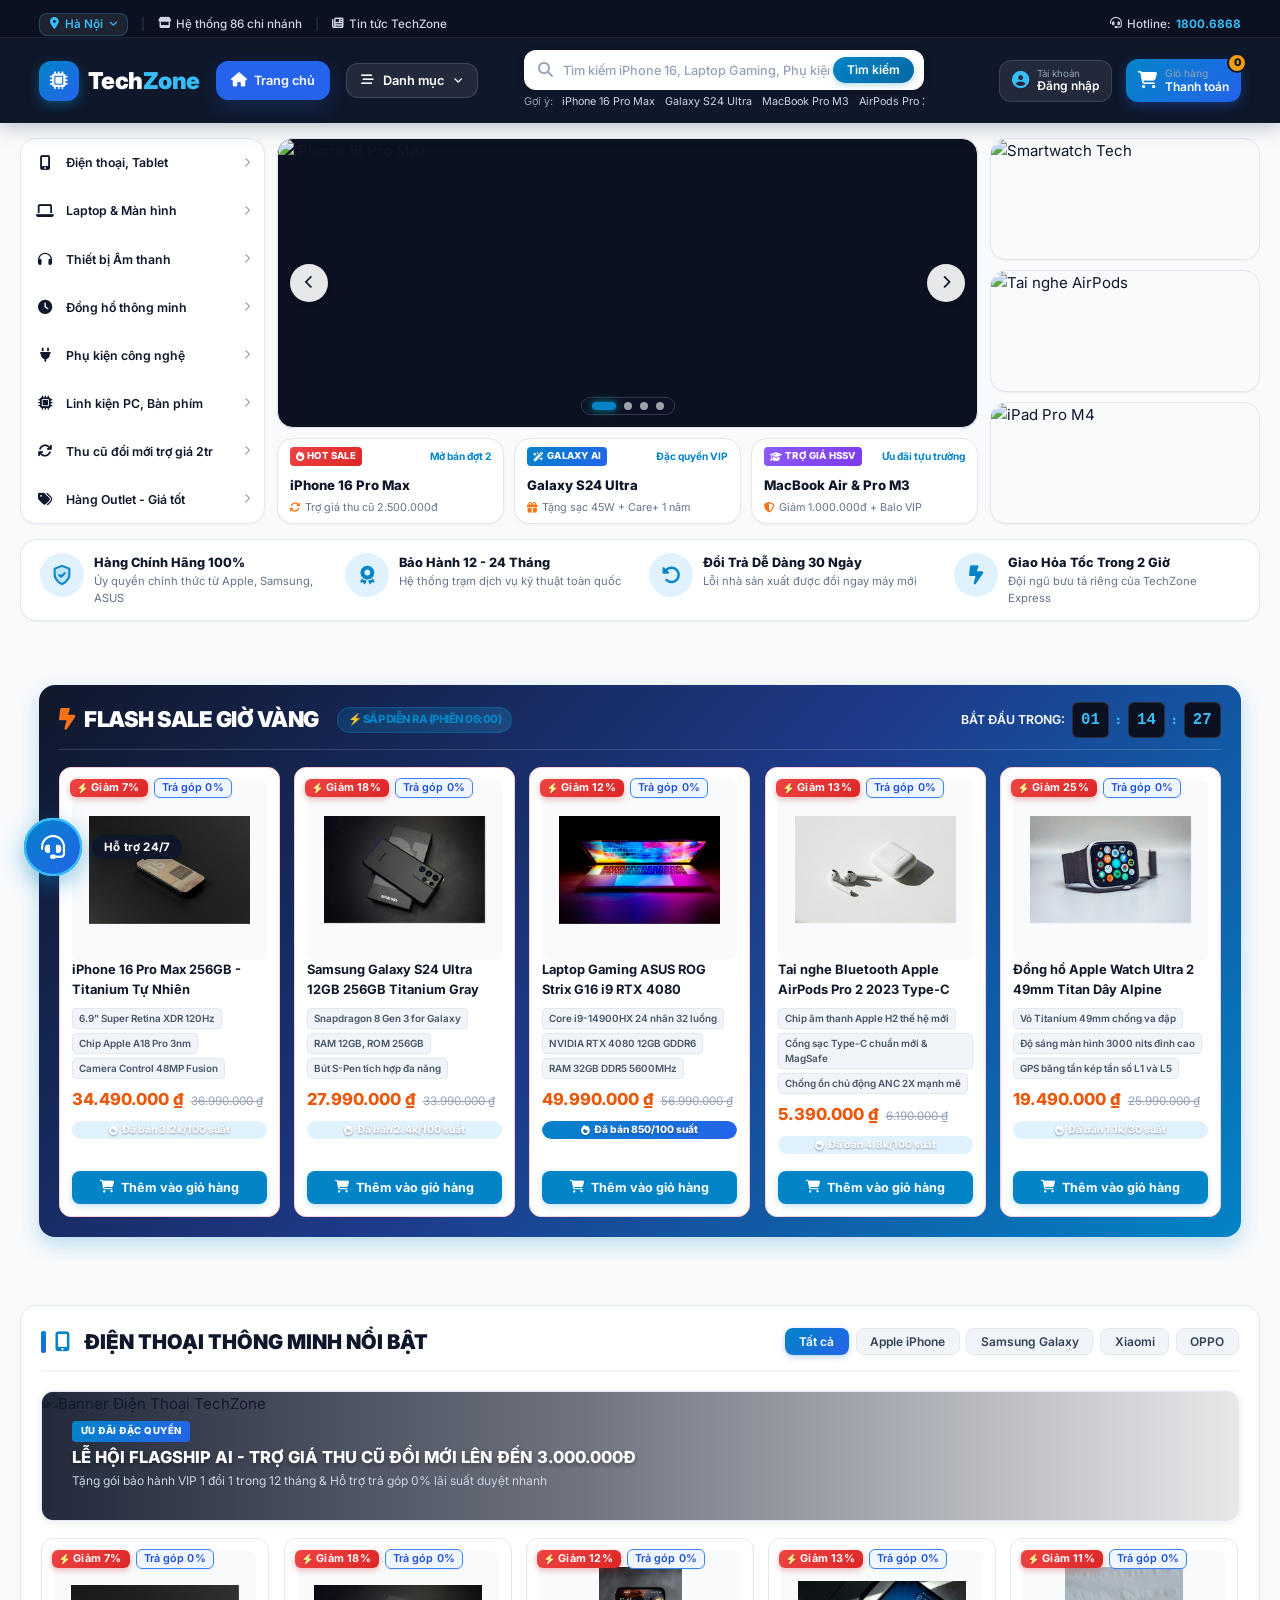
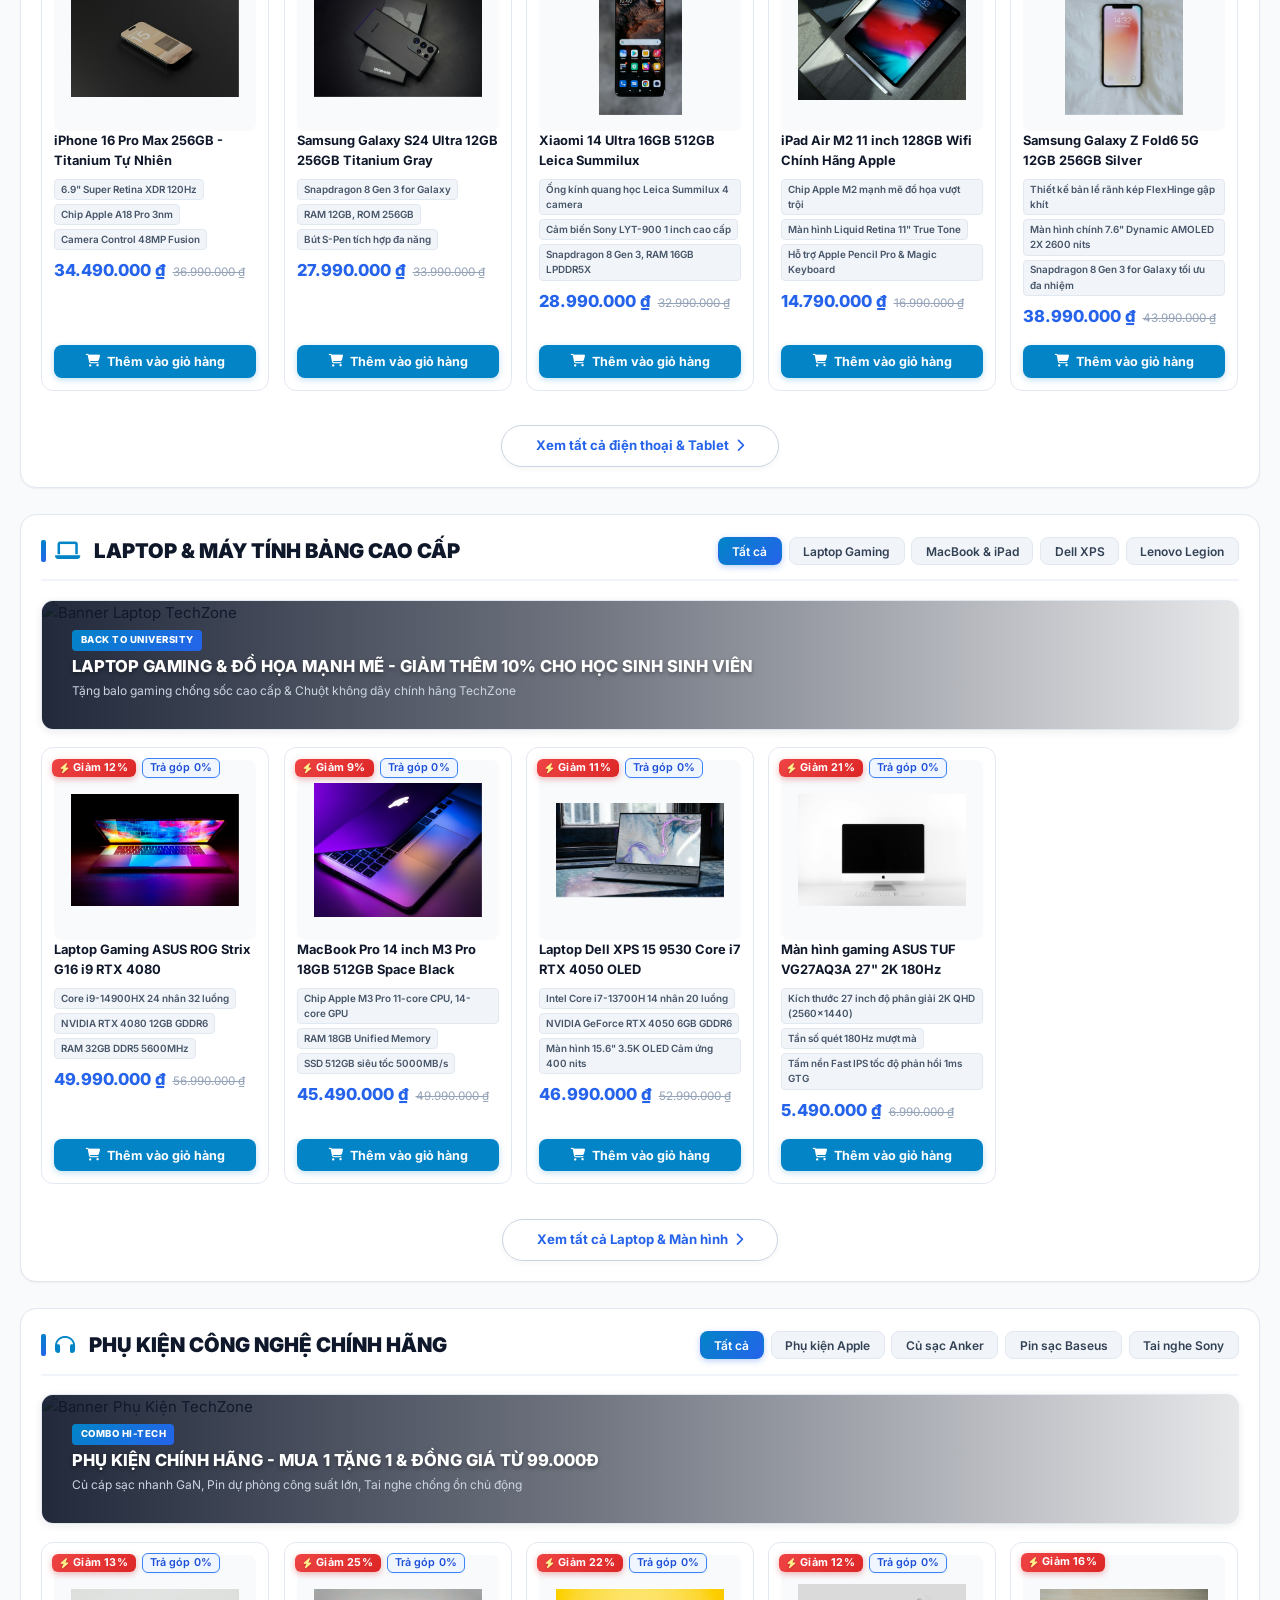
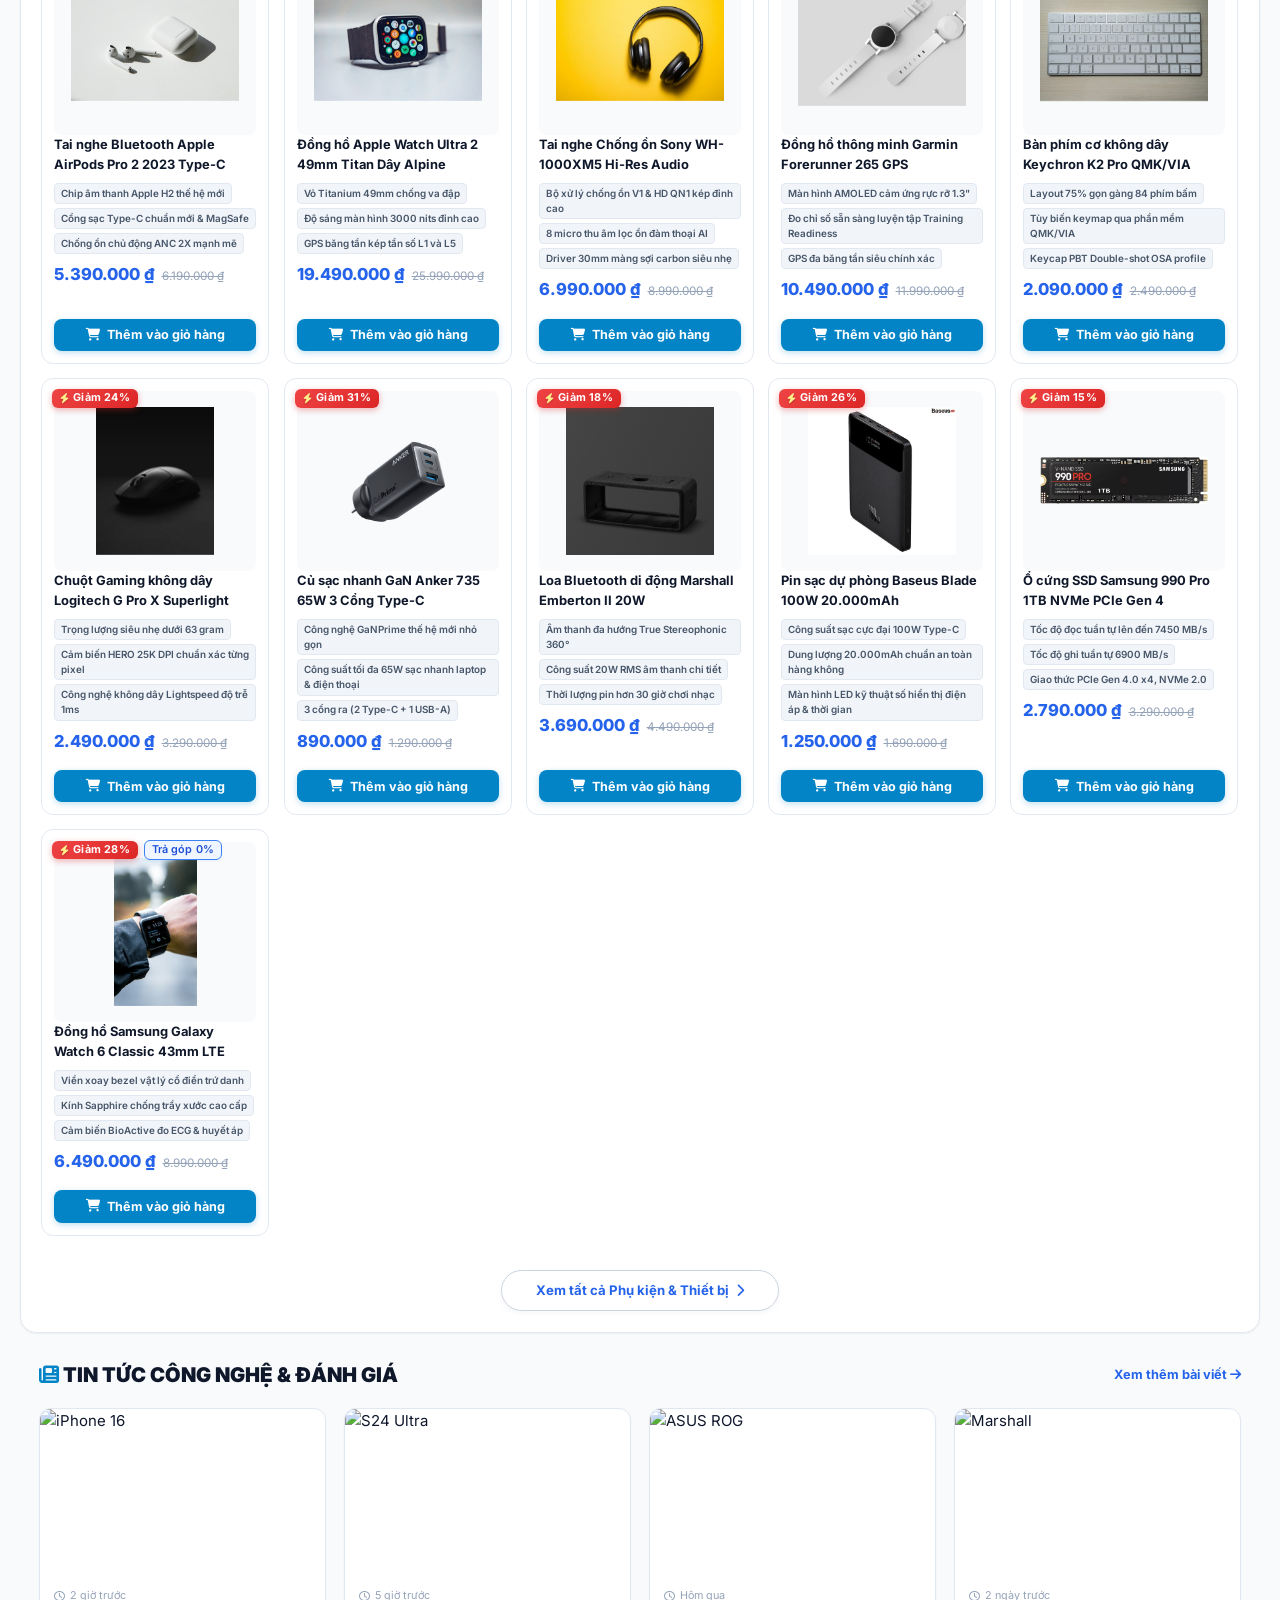
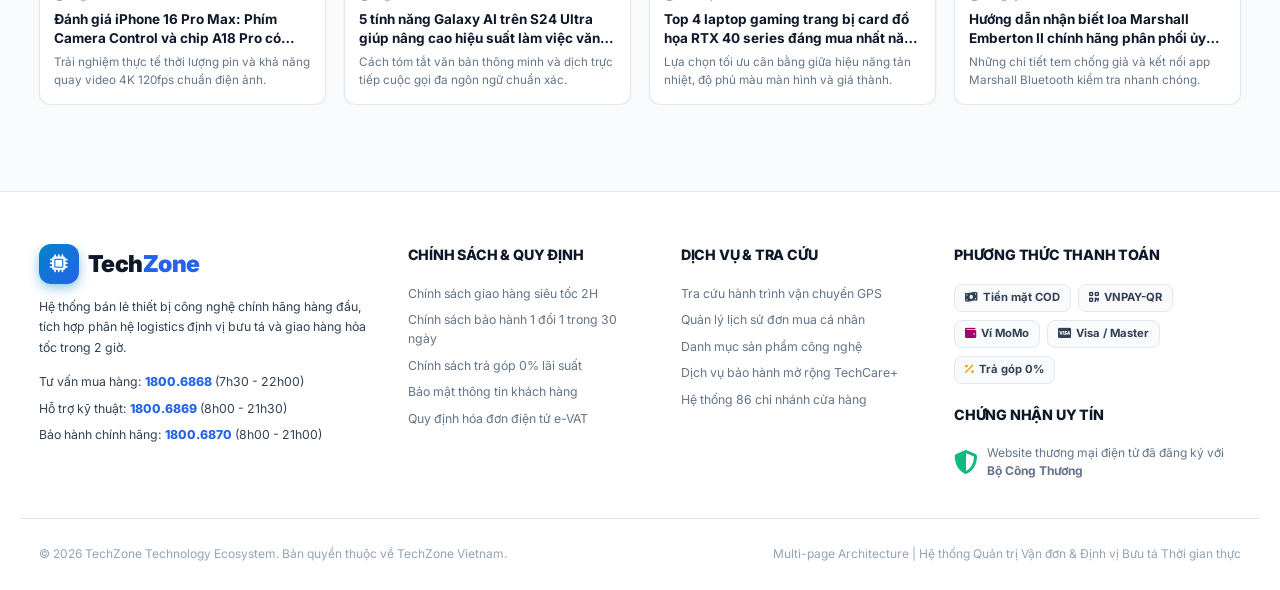
==== commit 36e877cf: "test3" ====
--- a/index.html
+++ b/index.html
@@ -43,29 +43,30 @@
               <div class="tz-dropdown-header">
                 <i class="fa-solid fa-map-location-dot"></i>
                 <span>Chọn khu vực nhận hàng:</span>
+                <button type="button" class="tz-location-close-btn location-modal-close" aria-label="Đóng chọn khu vực" onclick="closeLocationModal()">&times;</button>
               </div>
               <ul class="tz-location-list">
-                <li class="tz-location-item" data-city="Hà Nội" role="option">
+                <li class="tz-location-item" data-city="Hà Nội" onclick="selectLocation('Hà Nội')" role="option">
                   <span class="tz-city-name"><i class="fa-solid fa-building"></i> Hà Nội</span>
                   <i class="fa-solid fa-check tz-city-check"></i>
                 </li>
-                <li class="tz-location-item" data-city="TP. Hồ Chí Minh" role="option">
+                <li class="tz-location-item" data-city="TP. Hồ Chí Minh" onclick="selectLocation('TP. Hồ Chí Minh')" role="option">
                   <span class="tz-city-name"><i class="fa-solid fa-building"></i> TP. Hồ Chí Minh</span>
                   <i class="fa-solid fa-check tz-city-check"></i>
                 </li>
-                <li class="tz-location-item" data-city="Đà Nẵng" role="option">
+                <li class="tz-location-item" data-city="Đà Nẵng" onclick="selectLocation('Đà Nẵng')" role="option">
                   <span class="tz-city-name"><i class="fa-solid fa-building"></i> Đà Nẵng</span>
                   <i class="fa-solid fa-check tz-city-check"></i>
                 </li>
-                <li class="tz-location-item" data-city="Cần Thơ" role="option">
+                <li class="tz-location-item" data-city="Cần Thơ" onclick="selectLocation('Cần Thơ')" role="option">
                   <span class="tz-city-name"><i class="fa-solid fa-building"></i> Cần Thơ</span>
                   <i class="fa-solid fa-check tz-city-check"></i>
                 </li>
-                <li class="tz-location-item" data-city="Hải Phòng" role="option">
+                <li class="tz-location-item" data-city="Hải Phòng" onclick="selectLocation('Hải Phòng')" role="option">
                   <span class="tz-city-name"><i class="fa-solid fa-building"></i> Hải Phòng</span>
                   <i class="fa-solid fa-check tz-city-check"></i>
                 </li>
-                <li class="tz-location-item" data-city="Đồng Nai" role="option">
+                <li class="tz-location-item" data-city="Đồng Nai" onclick="selectLocation('Đồng Nai')" role="option">
                   <span class="tz-city-name"><i class="fa-solid fa-building"></i> Đồng Nai</span>
                   <i class="fa-solid fa-check tz-city-check"></i>
                 </li>
@@ -183,7 +184,7 @@
           <div class="tz-search-bar">
             <i class="fa-solid fa-magnifying-glass search-icon"></i>
             <input type="text" id="header-global-search" placeholder="Tìm kiếm iPhone 16, Laptop Gaming, Phụ kiện...">
-            <button type="button" class="tz-btn-search" onclick="location.href='products.html'">
+            <button type="button" class="tz-btn-search btn-search" onclick="location.href='products.html'">
               Tìm kiếm
             </button>
           </div>
--- a/css/style.css
+++ b/css/style.css
@@ -314,13 +314,17 @@
 }
 
 .location-menu.show,
+.location-menu.active,
+.location-menu.open,
 .location-dropdown.show,
+.location-dropdown.active,
+.location-dropdown.open,
 .tz-location-dropdown.show,
+.tz-location-dropdown.active,
+.tz-location-dropdown.open,
 .tz-location-menu.show,
-.tz-location-wrapper:hover .tz-location-dropdown,
-.tz-location-wrapper:hover .tz-location-menu,
-.tz-location-dropdown-wrap:hover .tz-location-dropdown,
-.tz-location-dropdown-wrap:hover .tz-location-menu {
+.tz-location-menu.active,
+.tz-location-menu.open {
   display: block !important;
   opacity: 1 !important;
   transform: translateY(0) !important;
@@ -433,20 +437,33 @@
 }
 
 /* Mobile backdrop for location dropdown */
-.tz-location-backdrop {
+.tz-location-backdrop,
+.location-backdrop,
+.modal-location-overlay,
+.province-backdrop {
   display: none;
-  position: fixed;
-  inset: 0;
-  background: rgba(0, 0, 0, 0.45);
-  z-index: 99990 !important;
-  pointer-events: auto;
-}
-.tz-location-backdrop.active {
+  position: fixed !important;
+  inset: 0 !important;
+  width: 100vw !important;
+  height: 100vh !important;
+  background: rgba(0, 0, 0, 0.5) !important;
+  backdrop-filter: blur(2px);
+  -webkit-backdrop-filter: blur(2px);
+  z-index: 99998 !important;
+  pointer-events: auto !important;
+}
+.tz-location-backdrop.active,
+.tz-location-backdrop.show,
+.location-backdrop.active,
+.location-backdrop.show {
   display: block !important;
 }
 
-@media (min-width: 541px) {
-  .tz-location-backdrop {
+@media (min-width: 769px) {
+  .tz-location-backdrop,
+  .location-backdrop,
+  .modal-location-overlay,
+  .province-backdrop {
     display: none !important;
     pointer-events: none !important;
   }
@@ -14816,3 +14833,696 @@
   pointer-events: auto !important;
   display: flex !important;
 }
+
+
+/* ==========================================================================
+   PROMPT 71: CHUẨN HÓA BO TRÒN NÚT TÌM KIẾM TRÊN HEADER MOBILE (STYLE.CSS)
+   ========================================================================== */
+
+/* Nút Tìm kiếm trên thanh search header chung (.tz-btn-search, .btn-search, button[type="submit"]) */
+.tz-btn-search,
+.btn-search,
+.header-search button,
+.tz-search-bar button,
+.tz-search-wrapper button,
+.search-bar-wrapper button {
+  border-radius: 20px !important;
+  margin: 3px 4px 3px 0 !important;
+  padding: 6px 14px !important;
+  font-size: 12px !important;
+  font-weight: 600 !important;
+  line-height: 1.2 !important;
+  display: inline-flex !important;
+  align-items: center !important;
+  justify-content: center !important;
+  flex-shrink: 0 !important;
+  white-space: nowrap !important;
+  border: none !important;
+  background: linear-gradient(135deg, #0284c7 0%, #0369a1 100%) !important;
+  color: #ffffff !important;
+  box-shadow: 0 2px 6px rgba(2, 132, 199, 0.3) !important;
+  cursor: pointer !important;
+  transition: all 0.2s ease !important;
+}
+
+.tz-btn-search:hover,
+.btn-search:hover,
+.header-search button:hover,
+.tz-search-bar button:hover {
+  filter: brightness(1.08) !important;
+  transform: translateY(-1px) !important;
+}
+
+.tz-btn-search:active,
+.btn-search:active,
+.header-search button:active,
+.tz-search-bar button:active {
+  transform: scale(0.97) !important;
+  filter: brightness(0.95) !important;
+}
+
+/* Đảm bảo bo tròn đồng bộ trên mọi kích thước màn hình điện thoại & tablet (@media max-width: 768px) */
+@media (max-width: 768px) {
+  .tz-search-bar {
+    border-radius: 25px !important;
+    padding: 2px 2px 2px 10px !important;
+  }
+
+  .tz-btn-search,
+  .btn-search,
+  .header-search button,
+  .tz-search-bar button,
+  .search-bar-wrapper button,
+  .search-bar-wrapper button[type="submit"] {
+    border-radius: 20px !important;
+    margin: 3px 4px 3px 0 !important;
+    padding: 6px 14px !important;
+    font-size: 12px !important;
+    font-weight: 600 !important;
+    flex-shrink: 0 !important;
+  }
+}
+
+/* Tinh gọn cho màn hình điện thoại nhỏ (< 480px) */
+@media (max-width: 480px) {
+  .tz-btn-search,
+  .btn-search,
+  .header-search button,
+  .tz-search-bar button,
+  .search-bar-wrapper button {
+    border-radius: 18px !important;
+    margin: 2px 3px 2px 0 !important;
+    padding: 5px 12px !important;
+    font-size: 11.5px !important;
+  }
+}
+
+
+/* ==========================================================================
+   PROMPT 72: MASTER REFINEMENT & UNIFIED RESPONSIVE SYSTEM (TECHZONE)
+   Tối ưu hóa toàn diện: gom biến :root, chuẩn hóa Header, Ảnh 1:1, Nút Search & Mobile @media 768px
+   ========================================================================== */
+
+/* 1. GOM THUỘC TÍNH DÙNG CHUNG VÀO :root */
+:root {
+  --tz-primary: #0284c7;
+  --tz-primary-hover: #0369a1;
+  --tz-dark: #0f172a;
+  --tz-dark-surface: #1e293b;
+  --tz-border-base: #e2e8f0;
+  --tz-bg-base: #f8fafc;
+  --tz-radius-pill: 25px;
+  --tz-radius-card: 12px;
+  --tz-header-search-max: 400px;
+}
+
+/* 2. CHUẨN HÓA BỐ CỤC HEADER & CỤM TÀI KHOẢN - GIỎ HÀNG THẲNG HÀNG */
+.tz-search-wrapper,
+.search-bar-wrapper,
+.header-search {
+  max-width: var(--tz-header-search-max, 400px) !important;
+  width: 100% !important;
+  flex: 1 1 360px !important;
+  margin: 0 auto !important;
+}
+
+.header-right-actions,
+.tz-header-actions {
+  display: flex !important;
+  align-items: center !important;
+  gap: 14px !important;
+  flex-shrink: 0 !important;
+  flex-wrap: nowrap !important;
+}
+
+/* Lớp cầu nối vô hình ::before chống mất hover khi di chuyển chuột xuống menu tài khoản */
+.user-dropdown-menu::before,
+.tz-user-dropdown::before {
+  content: '' !important;
+  position: absolute !important;
+  top: -16px !important;
+  left: 0 !important;
+  right: 0 !important;
+  height: 20px !important;
+  background: transparent !important;
+}
+
+/* 3. KHUNG ẢNH SẢN PHẨM: TỶ LỆ CHUẨN 1/1, OBJECT-FIT CHỐNG MÉO HÌNH & TRÀN VIỀN */
+.product-card-img,
+.product-img-wrap,
+.tz-product-img-box {
+  width: 100% !important;
+  aspect-ratio: 1 / 1 !important;
+  overflow: hidden !important;
+  display: flex !important;
+  align-items: center !important;
+  justify-content: center !important;
+  background: #ffffff !important;
+  border-radius: var(--tz-radius-card, 12px) !important;
+  box-sizing: border-box !important;
+}
+
+.product-card-img img,
+.product-img-wrap img,
+.tz-product-img-box img {
+  width: 100% !important;
+  height: 100% !important;
+  max-height: 180px !important;
+  object-fit: contain !important;
+  transition: transform 0.25s ease !important;
+}
+
+.product-main-view,
+.product-gallery-main,
+.product-main-img-box,
+.tz-pd-image-box {
+  width: 100% !important;
+  aspect-ratio: 1 / 1 !important;
+  max-height: 420px !important;
+  overflow: hidden !important;
+  display: flex !important;
+  align-items: center !important;
+  justify-content: center !important;
+  border-radius: var(--tz-radius-card, 12px) !important;
+  box-sizing: border-box !important;
+}
+
+.product-main-view img,
+.product-gallery-main img,
+.product-main-img-box img,
+.tz-pd-image-box img,
+.tz-pd-main-image {
+  width: 100% !important;
+  height: 100% !important;
+  max-height: 380px !important;
+  object-fit: contain !important;
+  margin: 0 auto !important;
+}
+
+/* 4. NÚT TÌM KIẾM BO TRÒN VIÊN THUỐC MỀM MẠI */
+.tz-btn-search,
+.btn-search,
+.header-search button,
+.tz-search-bar button {
+  border-radius: 20px !important;
+  margin: 3px 4px 3px 0 !important;
+  padding: 6px 14px !important;
+  font-size: 12px !important;
+  font-weight: 600 !important;
+  background: linear-gradient(135deg, #0284c7 0%, #0369a1 100%) !important;
+  color: #ffffff !important;
+  border: none !important;
+  display: inline-flex !important;
+  align-items: center !important;
+  justify-content: center !important;
+  flex-shrink: 0 !important;
+  cursor: pointer !important;
+  transition: all 0.2s ease !important;
+}
+
+/* 5. GOM TOÀN BỘ RESPONSIVE MOBILE (@media max-width: 768px) VỀ MỘT KHỐI DUY NHẤT */
+@media (max-width: 768px) {
+  /* Chống tràn toàn trang */
+  html, body {
+    overflow-x: hidden !important;
+    max-width: 100% !important;
+    width: 100% !important;
+  }
+
+  /* Header mobile */
+  .tz-header-nav,
+  .header-main {
+    display: flex !important;
+    flex-wrap: wrap !important;
+    align-items: center !important;
+    justify-content: space-between !important;
+    gap: 8px !important;
+  }
+
+  .tz-search-wrapper,
+  .search-bar-wrapper,
+  .header-search {
+    order: 3 !important;
+    width: 100% !important;
+    max-width: 100% !important;
+    margin-top: 4px !important;
+  }
+
+  .tz-search-bar {
+    border-radius: 25px !important;
+    padding: 2px 2px 2px 10px !important;
+  }
+
+  .tz-btn-search,
+  .btn-search,
+  .header-search button,
+  .tz-search-bar button {
+    border-radius: 20px !important;
+    margin: 3px 4px 3px 0 !important;
+    padding: 6px 14px !important;
+    font-size: 12px !important;
+  }
+
+  /* Trang chi tiết sản phẩm mobile: 1 cột chuẩn */
+  .tz-pd-grid {
+    display: flex !important;
+    flex-direction: column !important;
+    width: 100% !important;
+    gap: 0 !important;
+  }
+
+  .tz-pd-left-col,
+  .tz-pd-gallery,
+  .tz-pd-right-col,
+  .tz-pd-info-block {
+    display: contents !important;
+  }
+
+  /* Thứ tự hiển thị chuẩn trên di động */
+  .tz-pd-breadcrumb { order: 0 !important; margin-bottom: 8px !important; }
+  .product-main-view, .product-gallery-main, .product-main-img-box, .tz-pd-image-box {
+    order: 1 !important;
+    width: 100% !important;
+    max-height: 340px !important;
+    aspect-ratio: auto !important;
+    padding: 8px !important;
+    margin-bottom: 10px !important;
+  }
+  .product-main-view img, .product-gallery-main img, .product-main-img-box img, .tz-pd-image-box img, .tz-pd-main-image {
+    max-height: 320px !important;
+    object-fit: contain !important;
+  }
+  .zoom-hint-btn, .zoom-overlay-text, .tz-pd-zoom-hint { display: none !important; }
+
+  .tz-pd-thumbs-wrap { order: 2 !important; width: 100% !important; margin-bottom: 10px !important; }
+  .tz-pd-brand-row { order: 3 !important; width: 100% !important; margin-bottom: 6px !important; }
+  .tz-pd-badges-row, .tz-pd-badge-list { order: 4 !important; width: 100% !important; margin-bottom: 6px !important; }
+  .tz-pd-title { order: 5 !important; font-size: 19px !important; line-height: 1.4 !important; word-break: break-word !important; }
+  .tz-pd-rating-row { order: 6 !important; width: 100% !important; margin-bottom: 10px !important; }
+  .tz-pd-price-card { order: 7 !important; width: 100% !important; margin-bottom: 12px !important; }
+  .tz-pd-promo-box { order: 8 !important; width: 100% !important; margin-bottom: 12px !important; }
+  .tz-pd-variant-picker { order: 9 !important; width: 100% !important; margin-bottom: 12px !important; }
+  .tz-pd-qty-row { order: 10 !important; width: 100% !important; margin-bottom: 14px !important; }
+  .tz-pd-actions-row { order: 11 !important; width: 100% !important; margin-bottom: 8px !important; }
+  .tz-pd-auth-note { order: 12 !important; width: 100% !important; margin-bottom: 12px !important; }
+  
+  /* Khối Cam kết dịch vụ đẩy xuống dưới cùng */
+  .tz-pd-trust-box, .product-trust-commitments {
+    order: 13 !important;
+    width: 100% !important;
+    margin-bottom: 14px !important;
+    display: grid !important;
+    grid-template-columns: 1fr 1fr !important;
+    gap: 8px !important;
+  }
+  @media (max-width: 480px) {
+    .tz-pd-trust-box, .product-trust-commitments { grid-template-columns: 1fr !important; }
+  }
+
+  .tz-pd-specs-section { order: 14 !important; width: 100% !important; margin-bottom: 12px !important; }
+  .tz-pd-desc-box { order: 15 !important; width: 100% !important; margin-bottom: 12px !important; }
+
+  /* Đệm đáy 70px chống che chữ & Nút CSKH mini 44px */
+  .product-detail-container,
+  #tz-product-detail-view,
+  #tz-product-detail-view .container {
+    padding-bottom: 70px !important;
+  }
+
+  .tz-floating-support {
+    bottom: 16px !important;
+    left: 16px !important;
+    z-index: 99990 !important;
+  }
+
+  .tz-support-trigger-btn,
+  .btn-cskh-trigger {
+    width: 44px !important;
+    height: 44px !important;
+    font-size: 20px !important;
+  }
+}
+
+
+/* ==========================================================================
+   PROMPT 73: BẢNG CHỌN KHU VỰC (LOCATION / PROVINCE MODAL) TRÊN MOBILE
+   - Sửa triệt để lỗi lớp mờ tối đè lên bảng chọn tỉnh thành trên điện thoại
+   - Tinh chỉnh Stacking Context: Header & Topbar z-index 100000 khi modal mở
+   - Backdrop z-index: 99998, Sheet/Modal Content z-index: 99999 !important
+   - Các dòng tỉnh thành z-index: 100000, chữ sáng rõ nét, nhận click 100%
+   - Nút đóng (✕) ở góc trên bên phải bảng khu vực
+   - Tự động ẩn tạm thời nút tròn CSKH (.tz-floating-support) khi mở bảng khu vực
+   ========================================================================== */
+
+/* 1. LỚP PHỦ MỜ NỀN ĐEN/XÁM (BACKDROP) */
+.location-backdrop,
+.tz-location-backdrop,
+.province-backdrop,
+.modal-location-overlay,
+.location-modal-backdrop {
+  position: fixed !important;
+  inset: 0 !important;
+  top: 0 !important;
+  left: 0 !important;
+  right: 0 !important;
+  bottom: 0 !important;
+  width: 100vw !important;
+  height: 100vh !important;
+  background: rgba(0, 0, 0, 0.5) !important;
+  backdrop-filter: blur(2px);
+  -webkit-backdrop-filter: blur(2px);
+  z-index: 99998 !important;
+  pointer-events: auto !important;
+}
+
+.location-backdrop.active,
+.location-backdrop.show,
+.tz-location-backdrop.active,
+.tz-location-backdrop.show,
+.province-backdrop.active,
+.province-backdrop.show,
+.modal-location-overlay.active,
+.modal-location-overlay.show {
+  display: block !important;
+}
+
+/* 2. NÂNG STACKING CONTEXT CỦA HEADER VÀ TOPBAR KHI BẢNG KHU VỰC ĐANG MỞ */
+body.location-modal-open,
+body.tz-location-open {
+  overflow: hidden !important;
+}
+
+body.location-modal-open .tz-header,
+body.tz-location-open .tz-header,
+body:has(.tz-location-dropdown.show) .tz-header,
+body:has(.tz-location-backdrop.active) .tz-header,
+.tz-header:has(.tz-location-dropdown.show) {
+  z-index: 100000 !important;
+}
+
+body.location-modal-open .tz-topbar,
+body.tz-location-open .tz-topbar,
+body:has(.tz-location-dropdown.show) .tz-topbar,
+body:has(.tz-location-backdrop.active) .tz-topbar,
+.tz-topbar:has(.tz-location-dropdown.show) {
+  z-index: 100000 !important;
+}
+
+body.location-modal-open .tz-location-wrapper,
+body.tz-location-open .tz-location-wrapper,
+.tz-location-wrapper:has(.tz-location-dropdown.show) {
+  z-index: 100000 !important;
+}
+
+/* 3. KHUNG CHỨA DANH SÁCH TỈNH THÀNH (BOTTOM SHEET TRÊN MOBILE <= 768px) */
+@media (max-width: 768px) {
+  .location-modal,
+  .province-modal,
+  .location-sheet,
+  .tz-location-sheet,
+  .location-bottom-sheet,
+  .location-modal-content,
+  .tz-location-dropdown,
+  .location-dropdown,
+  .location-menu {
+    position: fixed !important;
+    bottom: 0 !important;
+    left: 0 !important;
+    right: 0 !important;
+    top: auto !important;
+    width: 100% !important;
+    max-width: 100% !important;
+    background: #ffffff !important;
+    border-radius: 20px 20px 0 0 !important;
+    box-shadow: 0 -10px 40px rgba(0, 0, 0, 0.4) !important;
+    z-index: 99999 !important;
+    pointer-events: auto !important;
+    overflow: hidden !important;
+    display: none !important;
+    opacity: 0 !important;
+    transform: translateY(100%) !important;
+    transition: transform 0.28s cubic-bezier(0.16, 1, 0.3, 1), opacity 0.2s ease !important;
+    border: none !important;
+    margin: 0 !important;
+    padding: 0 !important;
+  }
+
+  .location-modal.show,
+  .location-modal.active,
+  .province-modal.show,
+  .location-sheet.show,
+  .tz-location-sheet.show,
+  .location-bottom-sheet.show,
+  .location-modal-content.show,
+  .tz-location-dropdown.show,
+  .location-dropdown.show,
+  .location-menu.show {
+    display: block !important;
+    opacity: 1 !important;
+    transform: translateY(0) !important;
+    visibility: visible !important;
+    pointer-events: auto !important;
+    animation: tzSlideUpSheet 0.28s cubic-bezier(0.16, 1, 0.3, 1) !important;
+  }
+
+  /* Header bảng chọn khu vực kèm nút đóng ✕ */
+  .tz-dropdown-header,
+  .location-modal-header,
+  .location-sheet-header {
+    position: relative !important;
+    display: flex !important;
+    align-items: center !important;
+    justify-content: space-between !important;
+    padding: 14px 18px !important;
+    background: #f8fafc !important;
+    border-bottom: 1px solid #e2e8f0 !important;
+    color: #0f172a !important;
+    border-radius: 20px 20px 0 0 !important;
+  }
+
+  .tz-dropdown-header span,
+  .location-modal-header span {
+    font-size: 15px !important;
+    font-weight: 700 !important;
+    color: #0f172a !important;
+    display: inline-flex !important;
+    align-items: center !important;
+    gap: 8px !important;
+  }
+
+  .tz-dropdown-header i.fa-map-location-dot {
+    color: #0284c7 !important;
+    font-size: 16px !important;
+  }
+
+  /* Danh sách tỉnh thành */
+  .tz-location-dropdown .tz-location-list,
+  .location-modal-content .location-list,
+  .location-sheet .location-list {
+    max-height: 55vh !important;
+    overflow-y: auto !important;
+    -webkit-overflow-scrolling: touch !important;
+    padding: 6px 0 !important;
+    margin: 0 !important;
+    list-style: none !important;
+    background: #ffffff !important;
+    position: relative !important;
+    z-index: 99999 !important;
+  }
+
+  /* Footer bảng khu vực */
+  .tz-dropdown-footer,
+  .location-modal-footer {
+    padding: 10px 16px !important;
+    background: #f8fafc !important;
+    border-top: 1px solid #f1f5f9 !important;
+    color: #0284c7 !important;
+    font-size: 12px !important;
+    font-weight: 600 !important;
+    text-align: center !important;
+  }
+}
+
+/* 4. NÚT ĐÓNG (✕) Ở GÓC TRÊN BÊN PHẢI BẢNG CHỌN KHU VỰC */
+.tz-location-close-btn,
+.location-close-btn,
+.btn-close-location,
+.location-modal-close {
+  position: absolute !important;
+  top: 50% !important;
+  right: 14px !important;
+  transform: translateY(-50%) !important;
+  width: 32px !important;
+  height: 32px !important;
+  border: none !important;
+  background: #e2e8f0 !important;
+  color: #475569 !important;
+  border-radius: 50% !important;
+  display: inline-flex !important;
+  align-items: center !important;
+  justify-content: center !important;
+  font-size: 20px !important;
+  font-weight: 500 !important;
+  line-height: 1 !important;
+  cursor: pointer !important;
+  z-index: 100001 !important;
+  pointer-events: auto !important;
+  transition: all 0.2s ease !important;
+  padding: 0 !important;
+  outline: none !important;
+}
+
+.tz-location-close-btn:hover,
+.tz-location-close-btn:active,
+.location-close-btn:hover,
+.location-close-btn:active,
+.btn-close-location:hover {
+  background: #cbd5e1 !important;
+  color: #0f172a !important;
+  transform: translateY(-50%) scale(1.08) !important;
+}
+
+@media (min-width: 769px) {
+  .tz-location-close-btn,
+  .location-close-btn,
+  .btn-close-location,
+  .location-modal-close {
+    display: none !important;
+  }
+}
+
+/* 5. CÁC DÒNG CHỌN TỈNH THÀNH: NỔI LÊN TRÊN, CHỮ SÁNG RÕ NÉT, 100% CLICK */
+.tz-location-item,
+.location-item,
+.location-option,
+.province-item {
+  position: relative !important;
+  z-index: 100000 !important;
+  pointer-events: auto !important;
+  cursor: pointer !important;
+  color: #0f172a !important;
+  background-color: #ffffff !important;
+  font-size: 14.5px !important;
+  font-weight: 500 !important;
+  padding: 12px 18px !important;
+  display: flex !important;
+  align-items: center !important;
+  justify-content: space-between !important;
+  border-bottom: 1px solid #f1f5f9 !important;
+  transition: background-color 0.15s ease, color 0.15s ease, padding-left 0.15s ease !important;
+  user-select: none !important;
+  -webkit-tap-highlight-color: transparent !important;
+}
+
+.tz-location-item * {
+  pointer-events: auto !important;
+  cursor: pointer !important;
+}
+
+.tz-location-item:hover,
+.tz-location-item:active,
+.location-item:hover,
+.location-item:active {
+  background-color: #f0f9ff !important;
+  color: #0284c7 !important;
+  padding-left: 22px !important;
+}
+
+.tz-location-item.active,
+.location-item.active {
+  background-color: #e0f2fe !important;
+  color: #0284c7 !important;
+  font-weight: 700 !important;
+}
+
+.tz-location-item .tz-city-name {
+  color: inherit !important;
+  font-size: 14.5px !important;
+  display: inline-flex !important;
+  align-items: center !important;
+  gap: 10px !important;
+}
+
+.tz-location-item .tz-city-name i {
+  color: #64748b;
+  font-size: 14px;
+}
+
+.tz-location-item.active .tz-city-name i {
+  color: #0284c7;
+}
+
+.tz-location-item .tz-city-check {
+  color: #0284c7 !important;
+  font-size: 15px !important;
+  font-weight: 700 !important;
+}
+
+/* 6. TỰ ĐỘNG ẨN TẠM THỜI HOẶC HẠ Z-INDEX CỦA NÚT CSKH KHI MỞ BẢNG KHU VỰC */
+body.location-modal-open .tz-floating-support,
+body.location-modal-open .cskh-widget-container,
+body.location-modal-open .tz-cskh-wrapper,
+body.location-modal-open .cskh-chat-popup,
+body.location-modal-open #cskhChatPopup,
+body.tz-location-open .tz-floating-support,
+body.tz-location-open .cskh-widget-container,
+body.tz-location-open .tz-cskh-wrapper,
+body.tz-location-open .cskh-chat-popup,
+body.tz-location-open #cskhChatPopup,
+body:has(.tz-location-backdrop.active) .tz-floating-support,
+body:has(.tz-location-backdrop.active) .cskh-widget-container,
+body:has(.tz-location-backdrop.active) .cskh-chat-popup,
+body:has(.tz-location-backdrop.show) .tz-floating-support,
+body:has(.tz-location-backdrop.show) .cskh-widget-container,
+body:has(.tz-location-backdrop.show) .cskh-chat-popup,
+body:has(.location-backdrop.active) .tz-floating-support,
+body:has(.location-backdrop.active) .cskh-widget-container,
+body:has(.location-backdrop.show) .tz-floating-support,
+body:has(.location-backdrop.show) .cskh-widget-container,
+body:has(.tz-location-dropdown.show) .tz-floating-support,
+body:has(.tz-location-dropdown.show) .cskh-widget-container {
+  opacity: 0 !important;
+  pointer-events: none !important;
+  visibility: hidden !important;
+  z-index: -1 !important;
+  transform: scale(0.8) !important;
+  transition: opacity 0.2s ease, transform 0.2s ease, visibility 0.2s !important;
+}
+
+
+/* ==========================================================================
+   PROMPT 75: KHẮC PHỤC TRIỆT ĐỂ ĐÓNG BẢNG CHỌN KHU VỰC (LOCATION MODAL)
+   - Đảm bảo trạng thái đóng có độ ưu tiên cao nhất, không bị hover ghi đè
+   - Tự động đóng ngay lập tức khi click chọn tỉnh thành hoặc click dấu nhân (✕)
+   ========================================================================== */
+
+/* Trạng thái đóng có độ ưu tiên cao nhất */
+.location-modal:not(.active):not(.show),
+.province-modal:not(.active):not(.show),
+.location-bottom-sheet:not(.active):not(.show),
+.location-sheet:not(.active):not(.show),
+.tz-location-sheet:not(.active):not(.show),
+.tz-location-dropdown:not(.active):not(.show),
+.location-dropdown:not(.active):not(.show),
+.location-menu:not(.active):not(.show),
+.province-select-popup:not(.active):not(.show),
+.location-modal.hidden,
+.tz-location-dropdown.hidden {
+  display: none !important;
+  visibility: hidden !important;
+  opacity: 0 !important;
+  pointer-events: none !important;
+  transform: translateY(100%) !important;
+}
+
+.location-backdrop:not(.active):not(.show),
+.tz-location-backdrop:not(.active):not(.show),
+.location-overlay:not(.active):not(.show),
+.modal-backdrop:not(.active):not(.show),
+.modal-location-overlay:not(.active):not(.show),
+.province-backdrop:not(.active):not(.show) {
+  display: none !important;
+  visibility: hidden !important;
+  opacity: 0 !important;
+  pointer-events: none !important;
+}
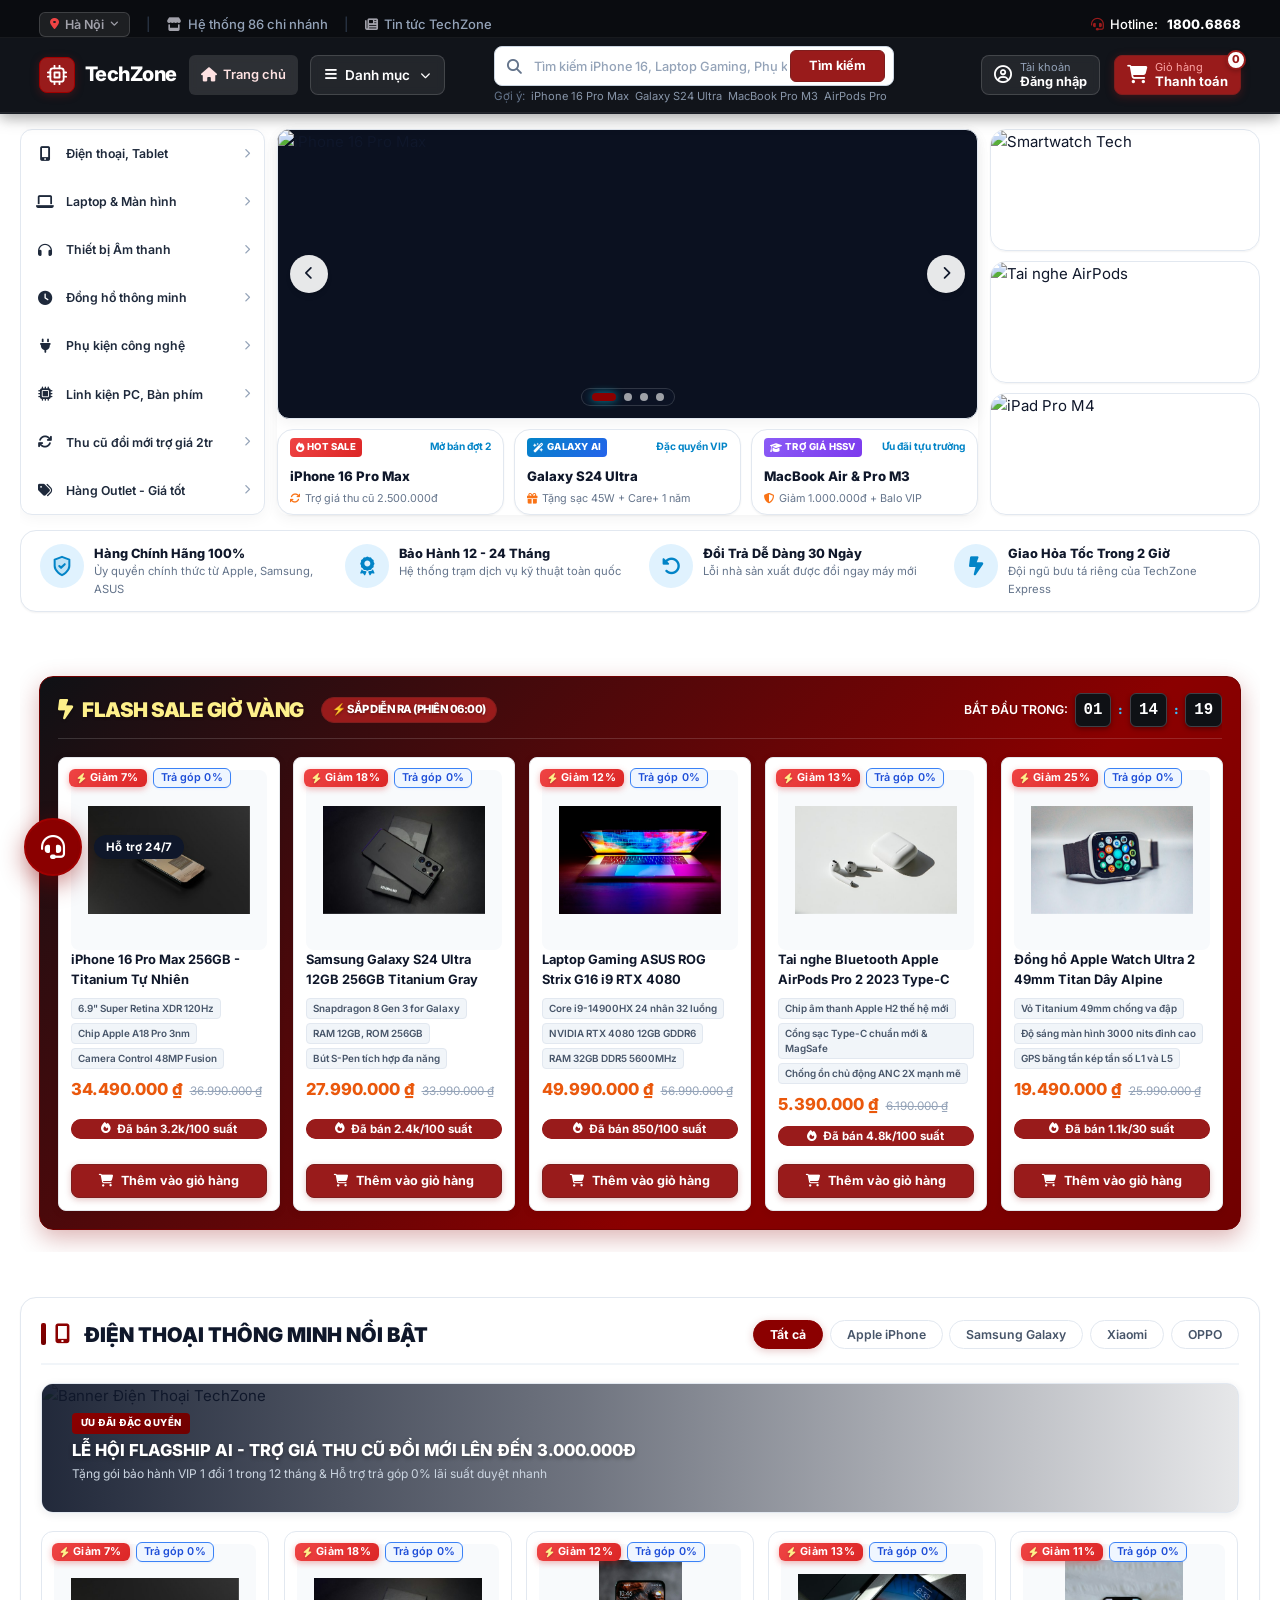
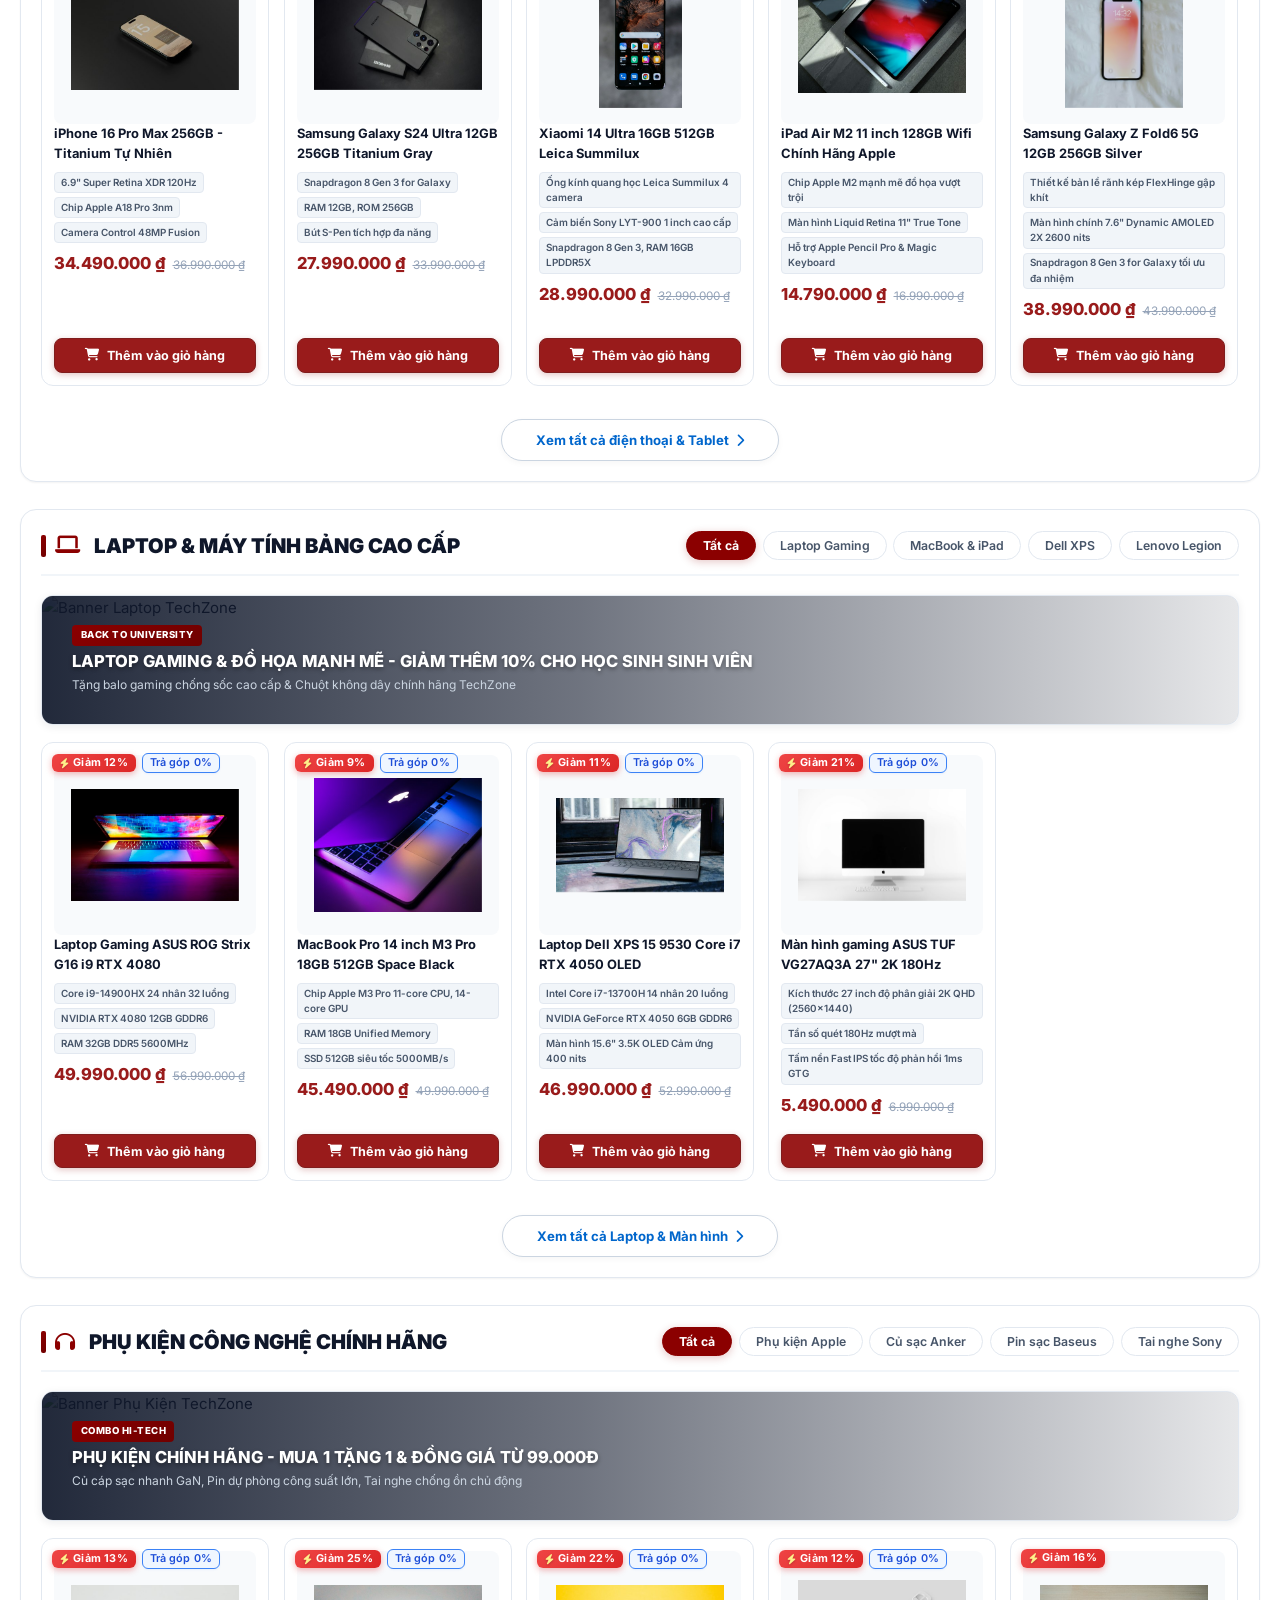
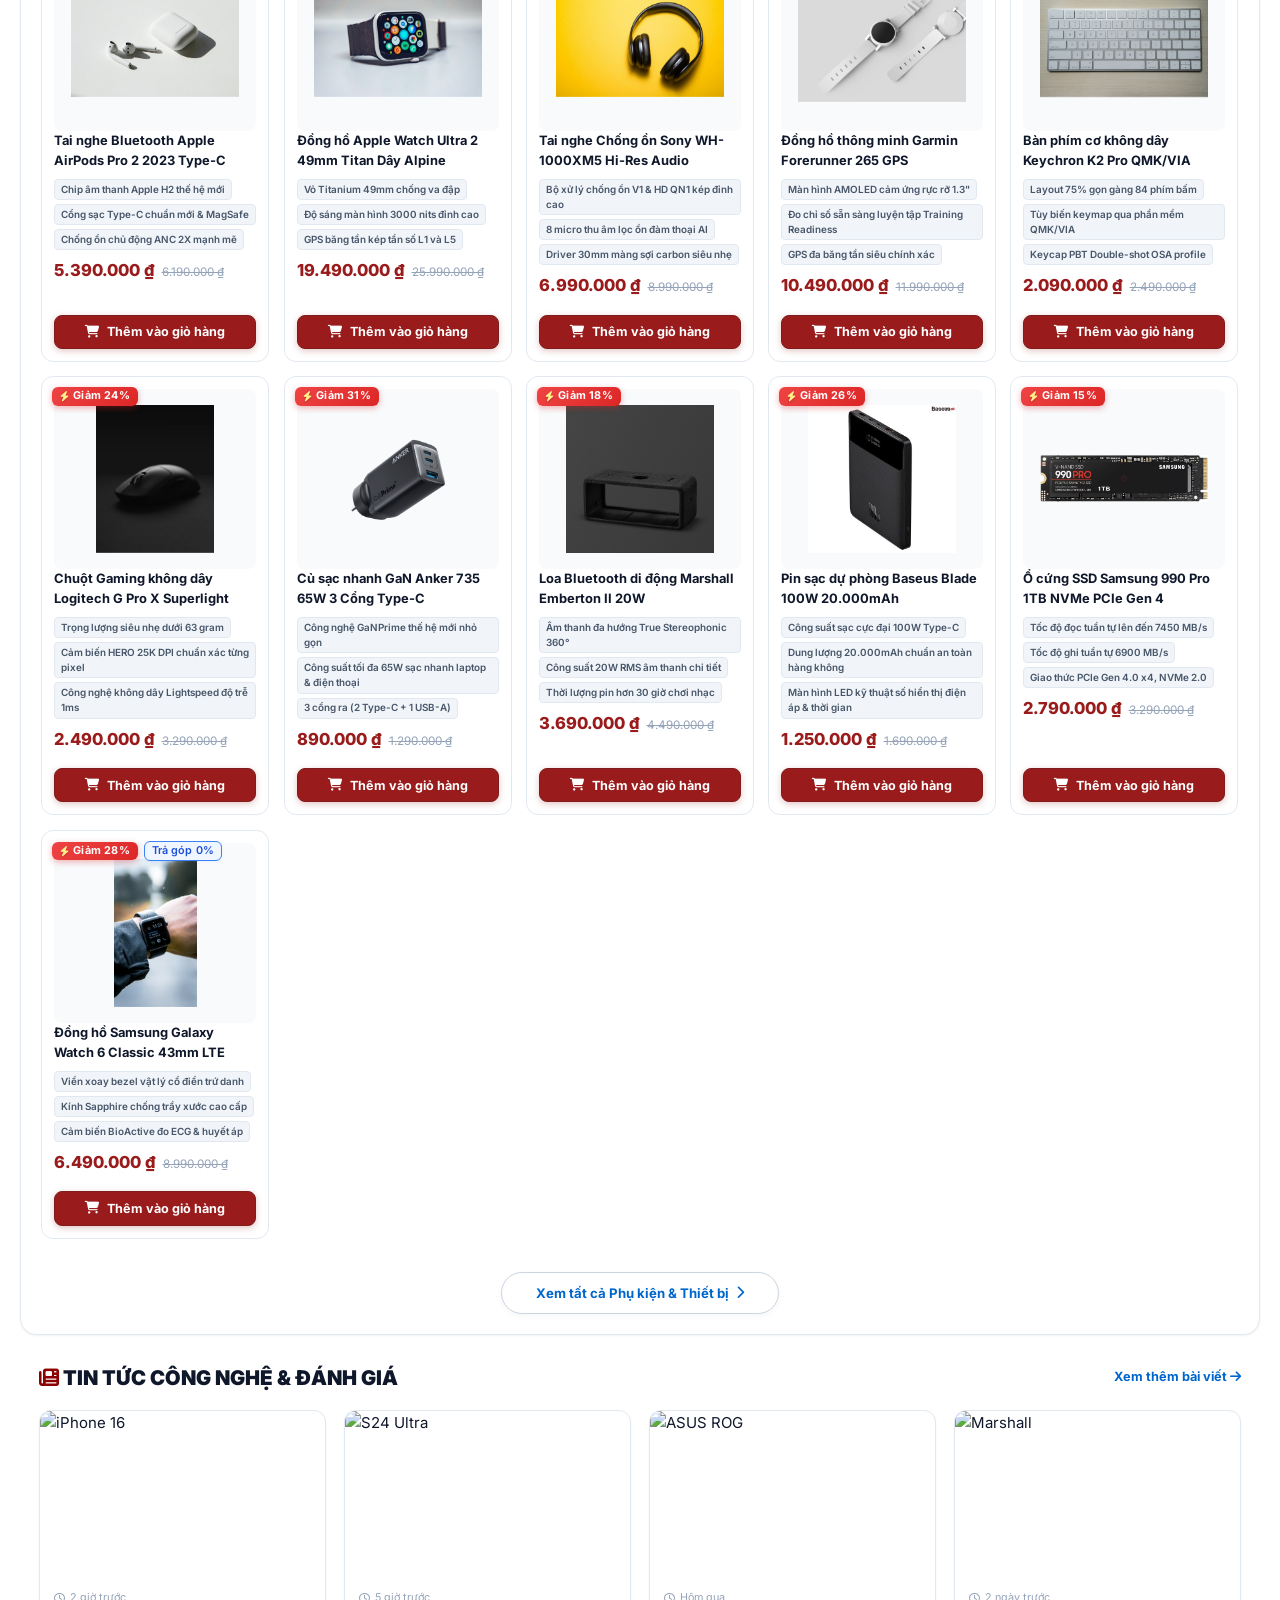
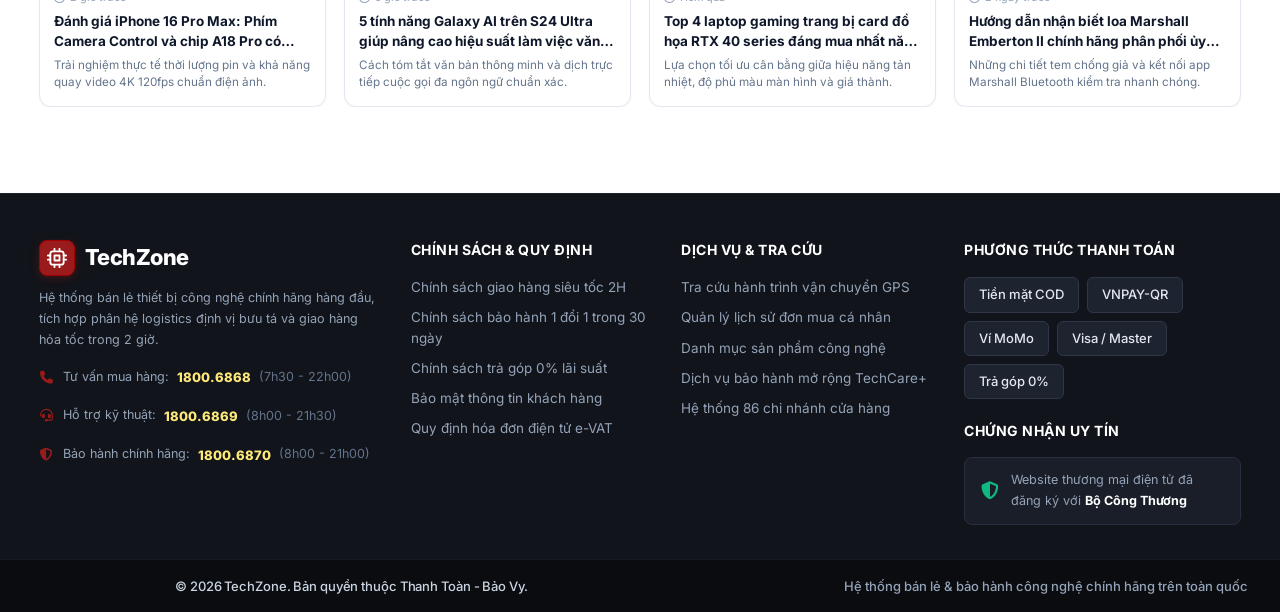
==== commit 1b6a7c32: "test3" ====
--- a/index.html
+++ b/index.html
@@ -6,6 +6,11 @@
   <title>TechZone - Hệ Thống Thiết Bị Công Nghệ & Giao Hàng Hỏa Tốc 2H</title>
   
   <!-- Font Awesome Icons 6.5.1 -->
+    <!-- Google Fonts: Inter (Tối ưu hiển thị Tiếng Việt sắc nét) -->
+  <link rel="preconnect" href="https://fonts.googleapis.com">
+  <link rel="preconnect" href="https://fonts.gstatic.com" crossorigin>
+  <link href="https://fonts.googleapis.com/css2?family=Inter:wght@400;500;600;700;800&display=swap" rel="stylesheet">
+
   <link rel="stylesheet" href="https://cdnjs.cloudflare.com/ajax/libs/font-awesome/6.5.1/css/all.min.css">
   
   <!-- TechZone Main Stylesheet -->
@@ -26,6 +31,7 @@
   <!-- ========================================================================
        1. HEADER ĐA TẦNG (MULTI-TIER HEADER)
        ======================================================================== -->
+    <!-- HEADER CHUẨN THƯƠNG MẠI ĐIỆN TỬ TECHZONE -->
   <header class="tz-header">
     
     <!-- Top Bar -->
@@ -36,7 +42,7 @@
           <div class="tz-location-wrapper">
             <button type="button" class="tz-location-badge" id="btn-select-location" aria-expanded="false" title="Nhấp để đổi khu vực">
               <i class="fa-solid fa-location-dot"></i>
-              <span class="tz-location-name">Hà Nội</span>
+              <span class="tz-location-name">TP. Hồ Chí Minh</span>
               <i class="fa-solid fa-angle-down tz-location-arrow"></i>
             </button>
             <div class="tz-location-dropdown" id="tz-location-dropdown" role="listbox">
@@ -96,7 +102,18 @@
         <!-- Logo -->
         <a href="index.html" class="tz-logo">
           <div class="tz-logo-chip">
-            <i class="fa-solid fa-microchip"></i>
+            <svg width="20" height="20" viewBox="0 0 24 24" fill="none" stroke="currentColor" stroke-width="2.2" stroke-linecap="round" stroke-linejoin="round">
+              <rect x="4" y="4" width="16" height="16" rx="3"></rect>
+              <rect x="9" y="9" width="6" height="6"></rect>
+              <line x1="9" y1="1" x2="9" y2="4"></line>
+              <line x1="15" y1="1" x2="15" y2="4"></line>
+              <line x1="9" y1="20" x2="9" y2="23"></line>
+              <line x1="15" y1="20" x2="15" y2="23"></line>
+              <line x1="20" y1="9" x2="23" y2="9"></line>
+              <line x1="20" y1="14" x2="23" y2="14"></line>
+              <line x1="1" y1="9" x2="4" y2="9"></line>
+              <line x1="1" y1="14" x2="4" y2="14"></line>
+            </svg>
           </div>
           <div>Tech<span class="accent">Zone</span></div>
         </a>
@@ -110,9 +127,9 @@
         <!-- Category Dropdown Toggle with Mega Menu -->
         <div class="tz-category-wrapper">
           <button type="button" class="btn-category-menu" id="header-category-toggle" aria-expanded="false" title="Xem danh mục sản phẩm">
-            <i class="fa-solid fa-bars-staggered"></i>
+            <i class="fa-solid fa-bars"></i>
             <span>Danh mục</span>
-            <i class="fa-solid fa-angle-down tz-category-arrow"></i>
+            <i class="fa-solid fa-chevron-down tz-category-arrow"></i>
           </button>
           <div class="tz-category-dropdown" id="header-category-dropdown">
             <div class="tz-category-dropdown-header">
@@ -193,39 +210,38 @@
             <a href="products.html?q=iPhone 16">iPhone 16 Pro Max</a>
             <a href="products.html?q=S24 Ultra">Galaxy S24 Ultra</a>
             <a href="products.html?q=MacBook">MacBook Pro M3</a>
-            <a href="products.html?q=AirPods">AirPods Pro 2</a>
-          </div>
-        </div>
-
-        <!-- Action Group on the Right -->
-                <!-- Action Group on the Right (Tách rời độc lập Tài khoản và Giỏ hàng, khoảng cách 16px) -->
+            <a href="products.html?q=AirPods">AirPods Pro</a>
+          </div>
+        </div>
+
+        <!-- Action Group on the Right (Tách rời độc lập Tài khoản và Giỏ hàng, khoảng cách 16px) -->
         <div class="tz-header-actions header-right-actions">
           
           <!-- Khối Tài khoản độc lập -->
-          <div class="tz-user-wrapper user-account-wrapper" id="tz-user-wrapper">
+          <div class="tz-user-wrapper user-account-wrapper not-logged-in is-guest" id="tz-user-wrapper">
             <a href="login.html" class="tz-user-btn" id="tz-user-btn" title="Tài khoản" onclick="if(window.toggleUserDropdown) { toggleUserDropdown(event); }">
-              <i class="fa-solid fa-circle-user"></i>
+              <i class="fa-regular fa-circle-user"></i>
               <div class="meta">
                 <span class="sub">Tài khoản</span>
                 <span id="tz-user-name-display">Đăng nhập</span>
               </div>
             </a>
-            <div class="tz-user-dropdown user-dropdown-menu" id="tz-user-dropdown">
+            <div class="tz-user-dropdown user-dropdown-menu is-guest" id="tz-user-dropdown" style="display: none;">
               <div class="tz-user-dropdown-header">
                 <i class="fa-solid fa-user-check"></i>
-                <span id="tz-dropdown-greeting">Xin chào, Bạn!</span>
+                <span id="tz-dropdown-greeting">Xin chào!</span>
               </div>
               <a href="history.html" class="tz-user-dropdown-item">
                 <i class="fa-solid fa-clock-rotate-left"></i>
                 <span>Đơn mua của tôi</span>
               </a>
               <a href="vouchers.html" class="tz-user-dropdown-item">
-                <span class="tz-dropdown-item-icon">🎟️</span>
+                <i class="fa-solid fa-ticket"></i>
                 <span>Kho voucher của tôi</span>
                 <span class="tz-dropdown-voucher-badge" id="userVoucherBadge" style="display: none;"></span>
               </a>
               <a href="profile.html" class="tz-user-dropdown-item" id="tz-btn-profile-info">
-                <i class="fa-solid fa-id-card"></i>
+                <i class="fa-regular fa-id-card"></i>
                 <span>Thông tin tài khoản</span>
               </a>
               <div class="tz-user-dropdown-item logout" id="tz-btn-logout">
@@ -289,7 +305,7 @@
                 </div>
               </div>
 
-              <!-- Cột 2: PHÂN KHÚC & NHU CẦU -->
+      <!-- Cột 2: PHÂN KHÚC & NHU CẦU -->
               <div class="flyout-col">
                 <div class="flyout-col-title">
                   <i class="fa-solid fa-layer-group"></i>
@@ -1358,27 +1374,58 @@
   <!-- ========================================================================
        8. TECHZONE FOOTER (4 CỘT HIỆN ĐẠI)
        ======================================================================== -->
+    <!-- ==================== FOOTER ĐỒNG BỘ 4 CỘT TECHZONE ==================== -->
+    <!-- ==================== FOOTER ĐỒNG BỘ 4 CỘT TECHZONE ==================== -->
+    <!-- FOOTER CHUẨN THƯƠNG MẠI ĐIỆN TỬ TECHZONE -->
   <footer class="tz-footer">
     <div class="container footer-main-grid">
       
-      <!-- Cột 1: Thông tin liên hệ & Tổng đài -->
-      <div class="tz-footer-col">
-        <a href="index.html" class="tz-logo" style="color: var(--tz-navy); margin-bottom: 0.85rem;">
-          <div class="tz-logo-chip"><i class="fa-solid fa-microchip"></i></div>
-          <div>Tech<span class="accent" style="color: var(--tz-blue);">Zone</span></div>
+      <!-- Cột 1: Thông tin liên hệ & Tổng đài Hotline -->
+      <div class="tz-footer-col footer-col-brand">
+        <a href="index.html" class="tz-logo" style="margin-bottom: 0.85rem;">
+          <div class="tz-logo-chip">
+            <svg width="20" height="20" viewBox="0 0 24 24" fill="none" stroke="currentColor" stroke-width="2.2" stroke-linecap="round" stroke-linejoin="round">
+              <rect x="4" y="4" width="16" height="16" rx="3"></rect>
+              <rect x="9" y="9" width="6" height="6"></rect>
+              <line x1="9" y1="1" x2="9" y2="4"></line>
+              <line x1="15" y1="1" x2="15" y2="4"></line>
+              <line x1="9" y1="20" x2="9" y2="23"></line>
+              <line x1="15" y1="20" x2="15" y2="23"></line>
+              <line x1="20" y1="9" x2="23" y2="9"></line>
+              <line x1="20" y1="14" x2="23" y2="14"></line>
+              <line x1="1" y1="9" x2="4" y2="9"></line>
+              <line x1="1" y1="14" x2="4" y2="14"></line>
+            </svg>
+          </div>
+          <div>Tech<span class="accent">Zone</span></div>
         </a>
         <p>Hệ thống bán lẻ thiết bị công nghệ chính hãng hàng đầu, tích hợp phân hệ logistics định vị bưu tá và giao hàng hỏa tốc trong 2 giờ.</p>
         
-        <div class="tz-hotlines">
-          <div class="tz-hotline-row">Tư vấn mua hàng: <strong>1800.6868</strong> (7h30 - 22h00)</div>
-          <div class="tz-hotline-row">Hỗ trợ kỹ thuật: <strong>1800.6869</strong> (8h00 - 21h30)</div>
-          <div class="tz-hotline-row">Bảo hành chính hãng: <strong>1800.6870</strong> (8h00 - 21h00)</div>
-        </div>
-      </div>
-
-      <!-- Cột 2: Chính sách & bảo hành -->
+        <div class="tz-hotlines footer-hotlines">
+          <div class="tz-hotline-row footer-hotline-row hotline-item">
+            <i class="fa-solid fa-phone" style="color: #991b1b; font-size: 13px; flex-shrink: 0;"></i>
+            <span>Tư vấn mua hàng:</span>
+            <strong>1800.6868</strong>
+            <span>(7h30 - 22h00)</span>
+          </div>
+          <div class="tz-hotline-row footer-hotline-row hotline-item">
+            <i class="fa-solid fa-headset" style="color: #991b1b; font-size: 13px; flex-shrink: 0;"></i>
+            <span>Hỗ trợ kỹ thuật:</span>
+            <strong>1800.6869</strong>
+            <span>(8h00 - 21h30)</span>
+          </div>
+          <div class="tz-hotline-row footer-hotline-row hotline-item">
+            <i class="fa-solid fa-shield-halved" style="color: #991b1b; font-size: 13px; flex-shrink: 0;"></i>
+            <span>Bảo hành chính hãng:</span>
+            <strong>1800.6870</strong>
+            <span>(8h00 - 21h00)</span>
+          </div>
+        </div>
+      </div>
+
+      <!-- Cột 2: Chính sách & Quy định (Clean Typography, loại bỏ toàn bộ icon/SVG rác) -->
       <div class="tz-footer-col">
-        <h4>Chính Sách & Quy Định</h4>
+        <h4>CHÍNH SÁCH & QUY ĐỊNH</h4>
         <div class="tz-footer-links">
           <a href="#">Chính sách giao hàng siêu tốc 2H</a>
           <a href="#">Chính sách bảo hành 1 đổi 1 trong 30 ngày</a>
@@ -1388,9 +1435,9 @@
         </div>
       </div>
 
-      <!-- Cột 3: Dịch vụ & Tra cứu -->
+      <!-- Cột 3: Dịch vụ & Tra cứu (Clean Typography, loại bỏ toàn bộ icon/SVG rác) -->
       <div class="tz-footer-col">
-        <h4>Dịch Vụ & Tra Cứu</h4>
+        <h4>DỊCH VỤ & TRA CỨU</h4>
         <div class="tz-footer-links">
           <a href="tracking-detail.html">Tra cứu hành trình vận chuyển GPS</a>
           <a href="history.html">Quản lý lịch sử đơn mua cá nhân</a>
@@ -1402,27 +1449,32 @@
 
       <!-- Cột 4: Phương thức thanh toán & Chứng nhận -->
       <div class="tz-footer-col">
-        <h4>Phương Thức Thanh Toán</h4>
+        <h4>PHƯƠNG THỨC THANH TOÁN</h4>
         <div class="tz-payment-pills">
-          <span class="tz-pay-tag"><i class="fa-solid fa-money-bill-wave text-success"></i> Tiền mặt COD</span>
-          <span class="tz-pay-tag"><i class="fa-solid fa-qrcode text-primary"></i> VNPAY-QR</span>
-          <span class="tz-pay-tag"><i class="fa-solid fa-wallet" style="color: #a50064;"></i> Ví MoMo</span>
-          <span class="tz-pay-tag"><i class="fa-brands fa-cc-visa text-primary"></i> Visa / Master</span>
-          <span class="tz-pay-tag"><i class="fa-solid fa-percent" style="color: #f59e0b;"></i> Trả góp 0%</span>
-        </div>
-
-        <h4 style="margin-top: 1.35rem;">Chứng Nhận Uy Tín</h4>
-        <div style="display: flex; align-items: center; gap: 0.6rem; font-size: 0.8rem; color: #64748b;">
-          <i class="fa-solid fa-shield-halved" style="font-size: 1.6rem; color: #10b981;"></i>
+          <span class="tz-pay-tag">Tiền mặt COD</span>
+          <span class="tz-pay-tag">VNPAY-QR</span>
+          <span class="tz-pay-tag">Ví MoMo</span>
+          <span class="tz-pay-tag">Visa / Master</span>
+          <span class="tz-pay-tag">Trả góp 0%</span>
+        </div>
+
+        <h4 style="margin-top: 1.35rem;">CHỨNG NHẬN UY TÍN</h4>
+        <div class="tz-cert-box">
+          <i class="fa-solid fa-shield-halved" style="color: #10b981; font-size: 18px; flex-shrink: 0;"></i>
           <span>Website thương mại điện tử đã đăng ký với <strong>Bộ Công Thương</strong></span>
         </div>
       </div>
 
     </div>
 
-    <div class="container footer-bottom-bar">
-      <div>&copy; 2026 TechZone Technology Ecosystem. Bản quyền thuộc về TechZone Vietnam.</div>
-      <div>Multi-page Architecture | Hệ thống Quản trị Vận đơn & Định vị Bưu tá Thời gian thực</div>
+    <!-- Dòng chân trang đáy chuẩn Doanh Nghiệp (padding-left chống đè nút CSKH) -->
+    <div class="footer-bottom-bar">
+      <div class="footer-copyright-left">
+        &copy; 2026 TechZone. Bản quyền thuộc Thanh Toàn - Bảo Vy.
+      </div>
+      <div class="footer-meta-right">
+        Hệ thống bán lẻ &amp; bảo hành công nghệ chính hãng trên toàn quốc
+      </div>
     </div>
   </footer>
 
--- a/css/style.css
+++ b/css/style.css
@@ -8,21 +8,32 @@
 
 /* --- 1. CSS VARIABLES (TECHZONE PALETTE) --- */
 :root {
-  /* Brand Master Colors */
-  --tz-navy: #0f172a;           /* Deep Tech Navy */
-  --tz-navy-light: #1e293b;     /* Navy Surface / Dark Header */
-  --tz-navy-soft: #334155;
+  /* ==========================================================================
+     PROMPT 85: MASTER 3-COLOR PALETTE (ĐEN - ĐỎ ĐÔ ĐẬM - TRẮNG)
+     ========================================================================== */
+  --tz-black: #0f1115;        /* Nền Header, Topbar, Footer */
+  --tz-black-deep: #000000;
+  --tz-red-dark: #8b0000;     /* Đỏ đô đậm chủ đạo cho nút & điểm nhấn */
+  --tz-red-hover: #700000;    /* Đỏ đô trầm khi hover */
+  --tz-white: #ffffff;        /* Nền trang, thẻ sản phẩm */
+  --tz-gray-light: #f8fafc;   /* Nền phụ */
+  --tz-text-main: #0f172a;    /* Chữ chính */
+
+  /* Legacy Variable Aliases: Khử sạch triệt để toàn bộ màu xanh dương cũ */
+  --tz-navy: #0f1115;
+  --tz-navy-light: #181b20;
+  --tz-navy-soft: #27272a;
   
-  --tz-blue: #2563eb;           /* Electric Royal Blue */
-  --tz-blue-hover: #1d4ed8;
-  --tz-cyan: #0284c7;           /* Vibrant Cyan Accent */
-  --tz-cyan-light: #e0f2fe;     /* Soft Cyan Pill */
-  --tz-cyan-glow: rgba(2, 132, 199, 0.35);
-
-  --tz-gradient: linear-gradient(135deg, #0284c7 0%, #2563eb 100%);
-  --tz-gradient-dark: linear-gradient(135deg, #0f172a 0%, #1e293b 60%, #1e3a8a 100%);
-  --tz-gradient-flash: linear-gradient(135deg, #0f172a 0%, #1e3a8a 50%, #0284c7 100%);
-
+  --tz-blue: #8b0000;
+  --tz-blue-hover: #700000;
+  --tz-primary: #8b0000;
+  --tz-cyan: #8b0000;
+  --tz-cyan-light: #fef2f2;
+  --tz-cyan-glow: rgba(139, 0, 0, 0.25);
+
+  --tz-gradient: linear-gradient(135deg, #8b0000 0%, #700000 100%);
+  --tz-gradient-dark: linear-gradient(135deg, #0f1115 0%, #181b20 100%);
+  --tz-gradient-flash: linear-gradient(135deg, #0f1115 0%, #8b0000 65%, #700000 100%);
   /* Neutrals & Surfaces */
   --bg-page: #f8fafc;
   --surface: #ffffff;
@@ -2620,7 +2631,7 @@
 .btn-card-add,
 .btn-card-add-primary {
   width: 100%;
-  background-color: #0284c7; /* màu xanh thương hiệu nổi bật */
+  background-color: #991b1b; border: 1px solid #7f1d1d;
   color: #ffffff;
   padding: 0.58rem 0.8rem;
   border-radius: 8px; /* bo góc 8px */
@@ -2639,7 +2650,7 @@
 
 .btn-card-add:hover,
 .btn-card-add-primary:hover {
-  background-color: #0369a1;
+  background-color: #7f1d1d;
   color: #ffffff;
   box-shadow: 0 4px 12px rgba(2, 132, 199, 0.35);
   transform: translateY(-1px);
@@ -4918,7 +4929,7 @@
     justify-content: center !important;
     gap: 6px !important;
     border-radius: 8px !important;
-    background-color: #0284c7 !important;
+    background-color: #991b1b !important; border: 1px solid #7f1d1d !important;
     color: #ffffff !important;
     border: none !important;
     box-sizing: border-box !important;
@@ -9265,7 +9276,7 @@
 }
 
 .spx-v-checkpoint.latest::before {
-  background-color: #0284c7 !important;
+  background-color: #991b1b !important; border: 1px solid #7f1d1d !important;
   border: 2.5px solid #bae6fd !important;
   animation: pulseGlow 1.8s infinite ease-out !important;
   box-shadow: 0 0 0 0 rgba(2, 132, 199, 0.5) !important;
@@ -9292,7 +9303,7 @@
 }
 
 .spx-vert-step.current .spx-vert-dot {
-  background-color: #0284c7 !important;
+  background-color: #991b1b !important; border: 1px solid #7f1d1d !important;
   border-color: #bae6fd !important;
   animation: pulseGlow 1.8s infinite ease-out !important;
 }
@@ -9915,7 +9926,7 @@
 
 /* Chấm tròn bước đang thực hiện (Active / Latest) */
 .spx-v-checkpoint.latest::before {
-  background-color: #0284c7 !important;
+  background-color: #991b1b !important; border: 1px solid #7f1d1d !important;
   border-color: #bae6fd !important;
   animation: pulseGlow 1.8s infinite ease-out !important;
   box-shadow: 0 0 0 0 rgba(2, 132, 199, 0.5) !important;
@@ -10068,7 +10079,7 @@
 }
 
 .spx-vert-step.current .spx-vert-dot {
-  background-color: #0284c7 !important;
+  background-color: #991b1b !important; border: 1px solid #7f1d1d !important;
   border-color: #bae6fd !important;
   animation: pulseGlow 1.8s infinite ease-out !important;
   box-shadow: 0 0 0 0 rgba(2, 132, 199, 0.5) !important;
@@ -11754,9 +11765,9 @@
   justify-content: center !important;
   gap: 6px !important;
   padding: 10px 12px !important;
-  background: #0284c7 !important;
+  background: #991b1b !important;
+  border: 1px solid #7f1d1d !important;
   color: #ffffff !important;
-  border: none !important;
   border-radius: 8px !important;
   font-size: 0.88rem !important;
   font-weight: 600 !important;
@@ -11766,8 +11777,11 @@
 }
 
 #tz-related-products-grid .btn-card-add:hover,
-.tz-related-grid .btn-card-add:hover {
-  background: #0369a1 !important;
+.tz-related-grid .btn-card-add:hover,
+#tz-related-products-grid .btn-card-add-primary:hover,
+.tz-related-grid .btn-card-add-primary:hover {
+  background: #7f1d1d !important;
+  border-color: #601414 !important;
   transform: translateY(-1px) !important;
 }
 
@@ -12957,17 +12971,13 @@
 }
 
 .shopee-tabs-nav .shopee-tab-item.active {
-  color: #ee4d2d !important;
+  background: #991b1b !important;
+  color: #ffffff !important;
+  border-color: #991b1b !important;
   font-weight: 700 !important;
 }
 .shopee-tabs-nav .shopee-tab-item.active::after {
-  content: '' !important;
-  position: absolute !important;
-  bottom: 0 !important;
-  left: 0 !important;
-  right: 0 !important;
-  height: 3px !important;
-  background-color: #ee4d2d !important;
+  display: none !important;
 }
 
 .voucher-modal-grid {
@@ -13740,7 +13750,7 @@
   box-shadow: 0 1px 4px rgba(234, 88, 12, 0.3);
 }
 
-.tz-auth-nav-wrap:hover .tz-user-dropdown {
+.tz-auth-nav-wrap.logged-in:hover .tz-user-dropdown {
   display: block !important;
 }
 
@@ -13847,12 +13857,13 @@
 }
 
 /* Hover: CHỈ kích hoạt menu khi di chuột trực tiếp vào đúng khối tài khoản */
-.tz-user-wrapper:hover > .tz-user-dropdown,
-.tz-user-wrapper:hover > .user-dropdown-menu,
-.user-account-wrapper:hover > .tz-user-dropdown,
-.user-account-wrapper:hover > .user-dropdown-menu,
-.tz-user-dropdown.show,
-.user-dropdown-menu.show {
+/* Hover: CHỈ kích hoạt menu khi ĐÃ ĐĂNG NHẬP (.logged-in) và di chuột trực tiếp vào đúng khối tài khoản */
+.tz-user-wrapper.logged-in:hover > .tz-user-dropdown,
+.tz-user-wrapper.logged-in:hover > .user-dropdown-menu,
+.user-account-wrapper.logged-in:hover > .tz-user-dropdown,
+.user-account-wrapper.logged-in:hover > .user-dropdown-menu,
+.tz-user-dropdown.show:not(.is-guest),
+.user-dropdown-menu.show:not(.is-guest) {
   display: block !important;
 }
 
@@ -14361,9 +14372,9 @@
 .loader-spinner {
   width: 44px !important;
   height: 44px !important;
-  border: 4px solid #e2e8f0 !important; /* Viền xám */
-  border-top-color: #0284c7 !important; /* Vệt xoay màu xanh công nghệ #0284c7 */
-  border-right-color: #0284c7 !important;
+  border: 3px solid #e2e8f0 !important;
+  border-top-color: #0f1115 !important;
+  border-right-color: transparent !important;
   border-radius: 50% !important;
   animation: tzSpinLoader 0.7s infinite linear !important;
 }
@@ -14390,7 +14401,7 @@
 .loader-dot {
   width: 7px !important;
   height: 7px !important;
-  background: #0284c7 !important;
+  background: #0f1115 !important;
   border-radius: 50% !important;
   animation: tzPulseDot 1s infinite alternate !important;
 }
@@ -14858,7 +14869,7 @@
   flex-shrink: 0 !important;
   white-space: nowrap !important;
   border: none !important;
-  background: linear-gradient(135deg, #0284c7 0%, #0369a1 100%) !important;
+  background: #991b1b !important;
   color: #ffffff !important;
   box-shadow: 0 2px 6px rgba(2, 132, 199, 0.3) !important;
   cursor: pointer !important;
@@ -15029,7 +15040,7 @@
   padding: 6px 14px !important;
   font-size: 12px !important;
   font-weight: 600 !important;
-  background: linear-gradient(135deg, #0284c7 0%, #0369a1 100%) !important;
+  background: #991b1b !important;
   color: #ffffff !important;
   border: none !important;
   display: inline-flex !important;
@@ -15526,3 +15537,5540 @@
   opacity: 0 !important;
   pointer-events: none !important;
 }
+
+
+/* ==========================================================================
+   PROMPT 76: SỬA LỖI MENU TÀI KHOẢN KHI CHƯA ĐĂNG NHẬP
+   - Khi chưa đăng nhập (not-logged-in / :not(.logged-in)), ẩn triệt để dropdown
+   - Tuyệt đối không cho hover hay click bung menu chào hỏi
+   - Chỉ cho phép hover bung menu khi đã đăng nhập (.logged-in)
+   ========================================================================== */
+
+/* 1. Khi chưa đăng nhập thì hover vào nút tài khoản không được hiện menu */
+.user-account-wrapper.not-logged-in .user-dropdown-menu,
+.user-account-wrapper:not(.logged-in) .user-dropdown-menu,
+.tz-user-wrapper.not-logged-in .tz-user-dropdown,
+.tz-user-wrapper:not(.logged-in) .tz-user-dropdown,
+.user-account-wrapper.is-guest .user-dropdown-menu,
+.tz-user-wrapper.is-guest .tz-user-dropdown,
+.tz-auth-nav-wrap.not-logged-in .tz-user-dropdown,
+.tz-auth-nav-wrap:not(.logged-in) .tz-user-dropdown,
+.user-dropdown-menu.is-guest,
+.tz-user-dropdown.is-guest,
+.user-dropdown-menu.hidden,
+.tz-user-dropdown.hidden {
+  display: none !important;
+  visibility: hidden !important;
+  opacity: 0 !important;
+  pointer-events: none !important;
+}
+
+/* 2. CHỈ KÍCH HOẠT HOVER KHI ĐÃ ĐĂNG NHẬP (.logged-in) */
+.user-account-wrapper.logged-in:hover > .user-dropdown-menu,
+.user-account-wrapper.logged-in:hover > .tz-user-dropdown,
+.tz-user-wrapper.logged-in:hover > .user-dropdown-menu,
+.tz-user-wrapper.logged-in:hover > .tz-user-dropdown,
+.user-account-wrapper.is-authenticated:hover > .user-dropdown-menu,
+.tz-user-wrapper.is-authenticated:hover > .tz-user-dropdown {
+  display: block !important;
+  visibility: visible !important;
+  opacity: 1 !important;
+  pointer-events: auto !important;
+}
+
+
+/* ==========================================================================
+   PROMPT 77: SỔ ĐỊA CHỈ NHẬN HÀNG (SHOPEE STYLE MODAL & CONTROLS)
+   ========================================================================== */
+#addressBookModal,
+#tz-address-modal {
+  position: fixed !important;
+  inset: 0 !important;
+  top: 0 !important;
+  left: 0 !important;
+  width: 100vw !important;
+  height: 100vh !important;
+  background: rgba(15, 23, 42, 0.65) !important;
+  backdrop-filter: blur(4px) !important;
+  -webkit-backdrop-filter: blur(4px) !important;
+  z-index: 999999 !important;
+  display: flex !important;
+  align-items: center !important;
+  justify-content: center !important;
+  transition: opacity 0.25s ease, visibility 0.25s ease !important;
+}
+
+#addressBookModal:not(.show):not(.active),
+#tz-address-modal:not(.show):not(.active) {
+  opacity: 0 !important;
+  visibility: hidden !important;
+  pointer-events: none !important;
+  display: none !important;
+}
+
+#addressBookModal.show,
+#addressBookModal.active,
+#tz-address-modal.show,
+#tz-address-modal.active {
+  opacity: 1 !important;
+  visibility: visible !important;
+  pointer-events: auto !important;
+  display: flex !important;
+}
+
+.address-modal-dialog {
+  background: #ffffff !important;
+  border-radius: 14px !important;
+  box-shadow: 0 20px 45px rgba(0, 0, 0, 0.25) !important;
+  width: 94% !important;
+  max-width: 580px !important;
+  max-height: 90vh !important;
+  display: flex !important;
+  flex-direction: column !important;
+  overflow: hidden !important;
+  animation: tzAddrModalScaleUp 0.25s cubic-bezier(0.16, 1, 0.3, 1) !important;
+  position: relative !important;
+  z-index: 1000000 !important;
+}
+
+@keyframes tzAddrModalScaleUp {
+  from {
+    transform: scale(0.96) translateY(8px);
+    opacity: 0;
+  }
+  to {
+    transform: scale(1) translateY(0);
+    opacity: 1;
+  }
+}
+
+.address-modal-header {
+  display: flex !important;
+  align-items: center !important;
+  justify-content: space-between !important;
+  padding: 16px 20px !important;
+  border-bottom: 1px solid #f1f5f9 !important;
+  background: #ffffff !important;
+}
+
+.address-modal-title-box {
+  display: flex !important;
+  align-items: center !important;
+  gap: 10px !important;
+}
+
+.address-modal-icon {
+  font-size: 1.35rem !important;
+  line-height: 1 !important;
+}
+
+.address-modal-title {
+  margin: 0 !important;
+  font-size: 1.15rem !important;
+  font-weight: 800 !important;
+  color: #1e293b !important;
+}
+
+.address-modal-sub {
+  font-size: 0.8rem !important;
+  color: #64748b !important;
+  display: block !important;
+  margin-top: 2px !important;
+}
+
+.btn-close-address-modal {
+  background: none !important;
+  border: none !important;
+  font-size: 1.3rem !important;
+  color: #94a3b8 !important;
+  cursor: pointer !important;
+  padding: 4px 8px !important;
+  border-radius: 6px !important;
+  transition: all 0.2s ease !important;
+  line-height: 1 !important;
+}
+
+.btn-close-address-modal:hover {
+  background: #f1f5f9 !important;
+  color: #0f172a !important;
+}
+
+.address-modal-body {
+  padding: 16px 20px !important;
+  overflow-y: auto !important;
+  max-height: calc(85vh - 130px) !important;
+}
+
+.address-book-list {
+  display: flex !important;
+  flex-direction: column !important;
+  gap: 12px !important;
+  margin-bottom: 14px !important;
+}
+
+/* Thẻ địa chỉ Shopee style */
+.address-card-shopee {
+  display: flex !important;
+  align-items: flex-start !important;
+  gap: 12px !important;
+  padding: 14px 16px !important;
+  border: 1.5px solid #e2e8f0 !important;
+  border-radius: 10px !important;
+  background: #ffffff !important;
+  cursor: pointer !important;
+  transition: all 0.2s ease !important;
+  position: relative !important;
+}
+
+.address-card-shopee:hover {
+  border-color: #93c5fd !important;
+  background: #f8fafc !important;
+}
+
+.address-card-shopee.active-selected {
+  border-color: #0284c7 !important;
+  background: #f0f9ff !important;
+  box-shadow: 0 0 0 1px #0284c7 !important;
+}
+
+.addr-radio-col {
+  padding-top: 3px !important;
+  flex-shrink: 0 !important;
+}
+
+.addr-radio-col input[type="radio"] {
+  width: 18px !important;
+  height: 18px !important;
+  accent-color: #0284c7 !important;
+  cursor: pointer !important;
+}
+
+.addr-info-col {
+  flex: 1 !important;
+  min-width: 0 !important;
+}
+
+.addr-info-header {
+  display: flex !important;
+  align-items: center !important;
+  flex-wrap: wrap !important;
+  gap: 8px !important;
+  margin-bottom: 5px !important;
+}
+
+.addr-name {
+  font-weight: 800 !important;
+  font-size: 0.96rem !important;
+  color: #1e293b !important;
+}
+
+.addr-sep {
+  color: #cbd5e1 !important;
+  font-weight: bold !important;
+}
+
+.addr-phone {
+  font-size: 0.88rem !important;
+  color: #475569 !important;
+  font-weight: 600 !important;
+}
+
+/* Badge Shopee Style [Mặc định] */
+.badge-shopee-default {
+  display: inline-block !important;
+  padding: 2px 7px !important;
+  font-size: 0.72rem !important;
+  font-weight: 700 !important;
+  color: #ee4d2d !important;
+  border: 1px solid #ee4d2d !important;
+  background: #fff5f5 !important;
+  border-radius: 3px !important;
+  line-height: 1.2 !important;
+}
+
+.addr-info-detail {
+  font-size: 0.88rem !important;
+  color: #334155 !important;
+  margin-bottom: 3px !important;
+  line-height: 1.45 !important;
+  word-break: break-word !important;
+}
+
+.addr-info-city {
+  font-size: 0.82rem !important;
+  color: #64748b !important;
+  font-weight: 600 !important;
+}
+
+.addr-action-col {
+  display: flex !important;
+  align-items: center !important;
+  flex-shrink: 0 !important;
+}
+
+.btn-set-default-shopee {
+  background: #ffffff !important;
+  border: 1px solid #cbd5e1 !important;
+  padding: 4px 10px !important;
+  border-radius: 5px !important;
+  font-size: 0.78rem !important;
+  font-weight: 600 !important;
+  color: #475569 !important;
+  cursor: pointer !important;
+  transition: all 0.2s ease !important;
+  white-space: nowrap !important;
+}
+
+.btn-set-default-shopee:hover {
+  border-color: #0284c7 !important;
+  color: #0284c7 !important;
+  background: #f0f9ff !important;
+}
+
+/* Nút thêm địa chỉ mới */
+.btn-outline-add-addr {
+  width: 100% !important;
+  padding: 11px 16px !important;
+  border: 1.5px dashed #0284c7 !important;
+  border-radius: 8px !important;
+  background: #f8fafc !important;
+  color: #0284c7 !important;
+  font-weight: 700 !important;
+  font-size: 0.9rem !important;
+  cursor: pointer !important;
+  display: flex !important;
+  align-items: center !important;
+  justify-content: center !important;
+  gap: 8px !important;
+  transition: all 0.2s ease !important;
+}
+
+.btn-outline-add-addr:hover {
+  background: #f0f9ff !important;
+  border-color: #0369a1 !important;
+  color: #0369a1 !important;
+}
+
+/* Form thêm mới */
+.add-address-form-box {
+  background: #f8fafc !important;
+  border: 1px solid #e2e8f0 !important;
+  border-radius: 10px !important;
+  padding: 16px !important;
+  margin-top: 14px !important;
+}
+
+.add-addr-form-title {
+  font-size: 0.95rem !important;
+  font-weight: 800 !important;
+  color: #1e293b !important;
+  margin-bottom: 0.75rem !important;
+  display: flex !important;
+  align-items: center !important;
+  gap: 6px !important;
+}
+
+.checkbox-default-addr {
+  display: inline-flex !important;
+  align-items: center !important;
+  gap: 8px !important;
+  font-size: 0.86rem !important;
+  font-weight: 600 !important;
+  color: #334155 !important;
+  cursor: pointer !important;
+  user-select: none !important;
+}
+
+.checkbox-default-addr input[type="checkbox"] {
+  accent-color: #0284c7 !important;
+  width: 16px !important;
+  height: 16px !important;
+}
+
+.add-addr-form-actions {
+  display: flex !important;
+  justify-content: flex-end !important;
+  gap: 8px !important;
+  margin-top: 14px !important;
+}
+
+/* Footer Modal */
+.address-modal-footer {
+  display: flex !important;
+  align-items: center !important;
+  justify-content: flex-end !important;
+  gap: 10px !important;
+  padding: 14px 20px !important;
+  border-top: 1px solid #f1f5f9 !important;
+  background: #ffffff !important;
+}
+
+.btn-addr-action-cancel {
+  padding: 8px 20px !important;
+  border: 1px solid #cbd5e1 !important;
+  background: #ffffff !important;
+  color: #475569 !important;
+  border-radius: 8px !important;
+  font-size: 0.9rem !important;
+  font-weight: 600 !important;
+  cursor: pointer !important;
+  transition: all 0.2s ease !important;
+}
+
+.btn-addr-action-cancel:hover {
+  background: #f1f5f9 !important;
+  color: #1e293b !important;
+}
+
+.btn-addr-action-confirm {
+  padding: 8px 24px !important;
+  border: none !important;
+  background: #0284c7 !important;
+  color: #ffffff !important;
+  border-radius: 8px !important;
+  font-size: 0.9rem !important;
+  font-weight: 700 !important;
+  cursor: pointer !important;
+  transition: all 0.2s ease !important;
+  box-shadow: 0 2px 6px rgba(2, 132, 199, 0.3) !important;
+}
+
+.btn-addr-action-confirm:hover {
+  background: #0369a1 !important;
+  transform: translateY(-1px) !important;
+}
+
+/* Responsive mobile */
+@media (max-width: 640px) {
+  .address-modal-dialog {
+    width: 95% !important;
+    max-height: 94vh !important;
+    border-radius: 12px !important;
+  }
+  .address-modal-header {
+    padding: 12px 14px !important;
+  }
+  .address-modal-body {
+    padding: 12px 14px !important;
+  }
+  .address-card-shopee {
+    padding: 10px 12px !important;
+    gap: 10px !important;
+  }
+  .addr-name {
+    font-size: 0.88rem !important;
+  }
+  .addr-phone {
+    font-size: 0.82rem !important;
+  }
+  .addr-info-detail {
+    font-size: 0.82rem !important;
+  }
+  .address-modal-footer {
+    padding: 10px 14px !important;
+  }
+  .btn-addr-action-confirm,
+  .btn-addr-action-cancel {
+    padding: 7px 16px !important;
+    font-size: 0.84rem !important;
+  }
+}
+
+
+/* ==========================================================================
+   PROMPT 78: ĐỒNG BỘ FOOTER 4 CỘT & CHÂN TRANG ĐÁY BẢN QUYỀN THANH TOÀN - BẢO VY
+   ========================================================================== */
+.tz-footer {
+  background-color: #ffffff !important;
+  border-top: 1px solid var(--border) !important;
+  padding: 3.5rem 0 1.75rem !important;
+  margin-top: auto !important;
+  position: relative !important;
+  z-index: 10 !important;
+}
+
+.footer-main-grid {
+  display: grid !important;
+  grid-template-columns: 1.35fr 1.05fr 1.15fr 1.15fr !important;
+  gap: 2.25rem !important;
+  margin-bottom: 2.25rem !important;
+}
+
+.tz-footer-col h4 {
+  font-size: 0.95rem !important;
+  font-weight: 800 !important;
+  color: var(--tz-navy) !important;
+  text-transform: uppercase !important;
+  margin-bottom: 1.15rem !important;
+  letter-spacing: -0.2px !important;
+}
+
+.tz-footer-col p {
+  font-size: 0.84rem !important;
+  color: var(--text-secondary) !important;
+  line-height: 1.65 !important;
+  margin-bottom: 0.95rem !important;
+}
+
+.tz-hotlines {
+  display: flex !important;
+  flex-direction: column !important;
+  gap: 0.55rem !important;
+}
+
+.tz-hotline-row {
+  font-size: 0.83rem !important;
+  color: var(--text-secondary) !important;
+  display: flex !important;
+  align-items: center !important;
+  gap: 6px !important;
+}
+
+.tz-hotline-row strong {
+  color: var(--tz-blue) !important;
+  font-weight: 800 !important;
+}
+
+.tz-footer-links {
+  display: flex !important;
+  flex-direction: column !important;
+  gap: 0.55rem !important;
+}
+
+.tz-footer-links a {
+  font-size: 0.84rem !important;
+  color: var(--text-muted) !important;
+  text-decoration: none !important;
+  display: inline-flex !important;
+  align-items: center !important;
+  gap: 7px !important;
+  transition: all 0.2s ease !important;
+}
+
+.tz-footer-links a i {
+  font-size: 0.78rem !important;
+  color: var(--tz-blue) !important;
+  width: 14px !important;
+  text-align: center !important;
+}
+
+.tz-footer-links a:hover {
+  color: var(--tz-blue) !important;
+  transform: translateX(3px) !important;
+}
+
+.tz-payment-pills {
+  display: flex !important;
+  flex-wrap: wrap !important;
+  gap: 0.45rem !important;
+  margin-top: 0.5rem !important;
+}
+
+.tz-pay-tag {
+  background-color: #f8fafc !important;
+  border: 1px solid var(--border) !important;
+  border-radius: var(--radius-sm) !important;
+  padding: 0.3rem 0.65rem !important;
+  font-size: 0.75rem !important;
+  font-weight: 700 !important;
+  color: #334155 !important;
+  display: inline-flex !important;
+  align-items: center !important;
+  gap: 0.35rem !important;
+}
+
+.tz-cert-box {
+  display: flex !important;
+  align-items: center !important;
+  gap: 0.6rem !important;
+  font-size: 0.82rem !important;
+  color: #64748b !important;
+  background: #f8fafc !important;
+  padding: 8px 12px !important;
+  border-radius: 8px !important;
+  border: 1px solid #e2e8f0 !important;
+}
+
+/* DÒNG CHÂN TRANG ĐÁY (FOOTER BOTTOM) */
+.footer-bottom-bar {
+  border-top: 1px solid var(--border) !important;
+  padding-top: 1.5rem !important;
+  padding-bottom: 0.75rem !important;
+  display: flex !important;
+  align-items: center !important;
+  justify-content: space-between !important;
+  flex-wrap: wrap !important;
+  gap: 1rem !important;
+  font-size: 0.84rem !important;
+  color: var(--text-light) !important;
+  position: relative !important;
+}
+
+/* Căn lề trái 80px để nút tròn CSKH nổi ở góc trái (left: 20px, rộng 50-60px) không che khuất dòng chữ bản quyền */
+.footer-copyright-left {
+  padding-left: 80px !important;
+  font-weight: 700 !important;
+  color: #1e293b !important;
+  display: inline-flex !important;
+  align-items: center !important;
+  gap: 6px !important;
+  letter-spacing: -0.1px !important;
+}
+
+.footer-meta-right {
+  font-size: 0.82rem !important;
+  color: #64748b !important;
+  text-align: right !important;
+}
+
+/* Responsive Tablet & Mobile */
+@media (max-width: 992px) {
+  .footer-main-grid {
+    grid-template-columns: 1fr 1fr !important;
+    gap: 2rem !important;
+  }
+}
+
+@media (max-width: 768px) {
+  .tz-footer {
+    padding: 2.5rem 0 1.5rem !important;
+  }
+  .footer-bottom-bar {
+    flex-direction: column !important;
+    align-items: flex-start !important;
+    gap: 0.65rem !important;
+  }
+  .footer-copyright-left {
+    padding-left: 64px !important; /* Mobile: Nút tròn CSKH rộng 44px ở left: 10px - 16px */
+    font-size: 0.82rem !important;
+  }
+  .footer-meta-right {
+    padding-left: 64px !important;
+    text-align: left !important;
+    font-size: 0.78rem !important;
+  }
+}
+
+@media (max-width: 576px) {
+  .footer-main-grid {
+    grid-template-columns: 1fr !important;
+    gap: 1.75rem !important;
+  }
+}
+
+
+/* ==========================================================================
+   PROMPT 79: ĐỒNG BỘ CỘT 1 FOOTER - KHẮC PHỤC LỖI VỠ HÀNG HOTLINE & FONT INTER
+   ========================================================================== */
+/* 1. ĐỒNG BỘ FONT CHỮ HIỆN ĐẠI CHO TOÀN BỘ FOOTER (KHÔNG LỖI TIẾNG VIỆT) */
+.tz-footer,
+.tz-footer * {
+  font-family: 'Inter', -apple-system, BlinkMacSystemFont, 'Segoe UI', Roboto, Helvetica, Arial, sans-serif !important;
+}
+
+/* 2. CĂN CHỈNH ĐỘ RỘNG CỘT 1 (COL BRAND): TỈ LỆ 1.42FR & MIN-WIDTH 290PX */
+.footer-main-grid {
+  display: grid !important;
+  grid-template-columns: 1.42fr 1fr 1.05fr 1.15fr !important;
+  gap: 2rem !important;
+  margin-bottom: 2.25rem !important;
+}
+
+.tz-footer-col.footer-col-brand,
+.tz-footer-col:first-child {
+  min-width: 290px !important;
+}
+
+/* 3. ĐỒNG BỘ CẤU TRÚC 3 DÒNG HOTLINE THẲNG TẮP KHÔNG VỠ HÀNG */
+.tz-hotlines,
+.footer-hotlines {
+  display: flex !important;
+  flex-direction: column !important;
+  gap: 8px !important;
+  margin-top: 6px !important;
+}
+
+.hotline-item,
+.footer-hotline-row,
+.tz-hotline-row {
+  display: flex !important;
+  align-items: center !important;
+  gap: 6px !important;
+  white-space: nowrap !important;
+  flex-wrap: nowrap !important;
+  margin-bottom: 8px !important;
+  font-size: 13px !important;
+  line-height: 1.4 !important;
+  color: #475569 !important;
+}
+
+.hotline-item:last-child,
+.footer-hotline-row:last-child,
+.tz-hotline-row:last-child {
+  margin-bottom: 0 !important;
+}
+
+.hotline-item i,
+.footer-hotline-row i,
+.tz-hotline-row i {
+  color: var(--tz-blue, #0284c7) !important;
+  font-size: 13px !important;
+  width: 16px !important;
+  text-align: center !important;
+  flex-shrink: 0 !important;
+}
+
+.hotline-item strong,
+.footer-hotline-row strong,
+.tz-hotline-row strong {
+  color: var(--tz-blue, #0284c7) !important;
+  font-weight: 800 !important;
+  font-size: 13px !important;
+}
+
+.hotline-item span,
+.footer-hotline-row span,
+.tz-hotline-row span {
+  font-size: 13px !important;
+}
+
+.hotline-item span:last-child,
+.footer-hotline-row span:last-child,
+.tz-hotline-row span:last-child {
+  color: #64748b !important;
+  font-size: 12.5px !important;
+}
+
+/* Responsive trên mobile & tablet */
+@media (max-width: 992px) {
+  .footer-main-grid {
+    grid-template-columns: 1fr 1fr !important;
+    gap: 2rem !important;
+  }
+}
+
+@media (max-width: 576px) {
+  .footer-main-grid {
+    grid-template-columns: 1fr !important;
+    gap: 1.75rem !important;
+  }
+  .tz-footer-col.footer-col-brand,
+  .tz-footer-col:first-child {
+    min-width: unset !important;
+  }
+  .hotline-item,
+  .footer-hotline-row,
+  .tz-hotline-row {
+    flex-wrap: wrap !important;
+    white-space: normal !important;
+    font-size: 12.5px !important;
+  }
+}
+
+
+/* ==========================================================================
+   PROMPT 80: HUMANIZE UI/UX REFACTOR - PRODUCTION ENTERPRISE E-COMMERCE
+   ========================================================================== */
+/* 1. TYPOGRAPHY CHUẨN DOANH NGHIỆP: GOOGLE FONT INTER CHO TOÀN BỘ WEBSITE */
+html, body, button, input, select, textarea,
+.tz-footer, .tz-footer *,
+.tz-main-header, .tz-main-header * {
+  font-family: 'Inter', -apple-system, BlinkMacSystemFont, 'Segoe UI', Roboto, Helvetica, Arial, sans-serif !important;
+}
+
+/* 2. MÀU SẮC DỊU MẮT: CHUẨN XANH ENTERPRISE #0066cc / #0071e3 THAY CHO CYAN GẮT */
+:root {
+  --tz-blue: #0066cc !important;
+  --tz-blue-hover: #0052a3 !important;
+  --tz-primary: #0066cc !important;
+  --tz-navy: #0f172a !important;
+}
+
+.btn-tz-primary,
+.btn-shopee-primary,
+.btn-addr-action-confirm,
+.btn-submit-checkout,
+.btn-search,
+.tz-btn-search,
+.btn-smart-track-main {
+  background-color: #991b1b !important;
+  border-color: #7f1d1d !important;
+}
+
+.btn-tz-primary:hover,
+.btn-shopee-primary:hover,
+.btn-addr-action-confirm:hover,
+.btn-submit-checkout:hover,
+.btn-search:hover,
+.tz-btn-search:hover,
+.btn-smart-track-main:hover {
+  background-color: #0052a3 !important;
+  border-color: #0052a3 !important;
+}
+
+/* 3. LOGO TECHZONE: CHIP VECTOR SVG SẮC NÉT, KHÔNG LỆCH FONT */
+.tz-logo-chip {
+  width: 36px !important;
+  height: 36px !important;
+  background: linear-gradient(135deg, #0066cc, #0052a3) !important;
+  color: #ffffff !important;
+  border-radius: 8px !important;
+  display: flex !important;
+  align-items: center !important;
+  justify-content: center !important;
+  flex-shrink: 0 !important;
+  box-shadow: 0 2px 6px rgba(0, 102, 204, 0.25) !important;
+}
+
+.tz-logo-chip svg {
+  width: 20px !important;
+  height: 20px !important;
+  display: block !important;
+}
+
+/* 4. NÚT KHO VOUCHER TRONG HISTORY.HTML: LINK VIỀN XÁM MẢNH CHUẨN UI */
+.btn-voucher-counter {
+  display: inline-flex !important;
+  align-items: center !important;
+  gap: 7px !important;
+  background: #ffffff !important;
+  border: 1px solid #e2e8f0 !important;
+  color: #475569 !important;
+  padding: 6px 14px !important;
+  font-size: 0.85rem !important;
+  font-weight: 600 !important;
+  border-radius: 6px !important;
+  transition: all 0.2s ease !important;
+  text-decoration: none !important;
+  box-shadow: 0 1px 2px rgba(0, 0, 0, 0.04) !important;
+}
+
+.btn-voucher-counter:hover {
+  background: #f8fafc !important;
+  border-color: #cbd5e1 !important;
+  color: #0066cc !important;
+  transform: none !important;
+  box-shadow: 0 1px 3px rgba(0, 0, 0, 0.08) !important;
+}
+
+.btn-voucher-counter svg {
+  flex-shrink: 0 !important;
+}
+
+/* 5. CARD & KHUNG THÔNG SỐ: BÁN KÍNH BO GÓC 8PX - 10PX, VIỀN MỜ #e5e7eb */
+.tz-card,
+.profile-card,
+.tz-checkout-card,
+.tz-order-card,
+.order-card,
+.shopee-order-card,
+.active-address-summary,
+.address-card-shopee,
+.tz-tracking-card,
+.spx-overview-card {
+  border-radius: 8px !important;
+  border: 1px solid #e5e7eb !important;
+  box-shadow: 0 1px 3px rgba(0, 0, 0, 0.04) !important;
+}
+
+/* 6. FOOTER LINKS VỚI ICON SVG ĐỒNG MÀU #64748b & HOVER DỊU MẮT */
+.tz-footer-links a {
+  display: inline-flex !important;
+  align-items: center !important;
+  gap: 8px !important;
+  color: #64748b !important;
+  font-size: 0.84rem !important;
+  text-decoration: none !important;
+  transition: all 0.2s ease !important;
+}
+
+.tz-footer-links a svg {
+  stroke: #64748b !important;
+  transition: stroke 0.2s ease !important;
+  flex-shrink: 0 !important;
+}
+
+.tz-footer-links a:hover {
+  color: #0066cc !important;
+  transform: translateX(3px) !important;
+}
+
+.tz-footer-links a:hover svg {
+  stroke: #0066cc !important;
+}
+
+.tz-pay-tag {
+  background: #f8fafc !important;
+  border: 1px solid #e2e8f0 !important;
+  border-radius: 6px !important;
+  padding: 4px 10px !important;
+  font-size: 0.78rem !important;
+  font-weight: 600 !important;
+  color: #334155 !important;
+  display: inline-flex !important;
+  align-items: center !important;
+  gap: 6px !important;
+}
+
+.tz-cert-box {
+  background: #f8fafc !important;
+  border: 1px solid #e2e8f0 !important;
+  border-radius: 8px !important;
+  padding: 8px 12px !important;
+  font-size: 0.82rem !important;
+  color: #64748b !important;
+}
+
+/* 7. DÒNG CHÂN TRANG ĐÁY CHUẨN DOANH NGHIỆP */
+.footer-bottom-bar {
+  border-top: 1px solid #f1f5f9 !important;
+  padding-top: 1.25rem !important;
+  padding-bottom: 0.85rem !important;
+  display: flex !important;
+  align-items: center !important;
+  justify-content: space-between !important;
+  flex-wrap: wrap !important;
+  gap: 12px !important;
+}
+
+.footer-copyright-left {
+  padding-left: 80px !important;
+  font-weight: 600 !important;
+  font-size: 0.86rem !important;
+  color: #334155 !important;
+  letter-spacing: -0.1px !important;
+}
+
+.footer-meta-right {
+  font-size: 0.82rem !important;
+  color: #64748b !important;
+  font-weight: 500 !important;
+}
+
+@media (max-width: 768px) {
+  .footer-bottom-bar {
+    flex-direction: column !important;
+    align-items: flex-start !important;
+    gap: 6px !important;
+  }
+  .footer-copyright-left {
+    padding-left: 64px !important;
+    font-size: 0.82rem !important;
+  }
+  .footer-meta-right {
+    padding-left: 64px !important;
+    font-size: 0.78rem !important;
+  }
+}
+
+/* 8. AVATAR HỖ TRỢ VIÊN THÂN THIỆN CHO CHATBOT CSKH */
+.agent-avatar-photo {
+  width: 38px !important;
+  height: 38px !important;
+  border-radius: 50% !important;
+  object-fit: cover !important;
+  border: 2px solid #ffffff !important;
+  box-shadow: 0 2px 6px rgba(0, 102, 204, 0.25) !important;
+  display: block !important;
+}
+
+.msg-avatar-photo {
+  width: 30px !important;
+  height: 30px !important;
+  border-radius: 50% !important;
+  object-fit: cover !important;
+  flex-shrink: 0 !important;
+  margin-right: 8px !important;
+  box-shadow: 0 1px 3px rgba(0, 0, 0, 0.12) !important;
+  display: block !important;
+}
+
+
+/* ==========================================================================
+   PROMPT 85: UNIFIED 3-COLOR PALETTE (ĐEN - ĐỎ ĐÔ ĐẬM #8b0000 - TRẮNG)
+   - Khử sạch 100% màu xanh dương cũ trên toàn bộ website
+   - Bảng màu :root chuẩn xác:
+     --tz-black: #0f1115; --tz-black-deep: #000000;
+     --tz-red-dark: #8b0000; --tz-red-hover: #700000;
+     --tz-white: #ffffff; --tz-gray-light: #f8fafc; --tz-text-main: #0f172a;
+   - Khắc phục triệt để lỗi font icon Font Awesome 6 [▯] do font-family đè
+   ========================================================================== */
+
+/* --------------------------------------------------------------------------
+   0. KHẮC PHỤC TRIỆT ĐỂ LỖI FONT ICON: TRIỆT TIÊU MỌI Ô VUÔNG [▯]
+   -------------------------------------------------------------------------- */
+i[class*="fa-"],
+i.fa,
+i.fas,
+i.far,
+i.fal,
+i.fad,
+i.fab,
+[class^="fa-"],
+[class*=" fa-"],
+.fa-solid,
+.fa-regular,
+.fa-brands {
+  font-family: "Font Awesome 6 Free" !important;
+  font-style: normal !important;
+  font-variant: normal !important;
+  text-rendering: auto !important;
+  line-height: 1 !important;
+}
+
+.fa-solid,
+.fas {
+  font-weight: 900 !important;
+}
+
+.fa-regular,
+.far {
+  font-weight: 400 !important;
+}
+
+.fa-brands,
+.fab {
+  font-family: "Font Awesome 6 Brands" !important;
+  font-weight: 400 !important;
+}
+
+
+/* --------------------------------------------------------------------------
+   1. TOPBAR & MAIN HEADER: NỀN ĐEN SANG TRỌNG (#000000 / #0f1115)
+   -------------------------------------------------------------------------- */
+.tz-topbar,
+.header-topbar,
+.top-bar {
+  background: #000000 !important;
+  color: #a1a1aa !important;
+  border-bottom: 1px solid #27272a !important;
+  box-shadow: none !important;
+}
+
+.tz-topbar a,
+.tz-topbar span,
+.tz-topbar i,
+.header-topbar a,
+.header-topbar span,
+.header-topbar i,
+.top-bar a,
+.top-bar span,
+.top-bar i {
+  color: #a1a1aa !important;
+  text-shadow: none !important;
+  transition: color 0.2s ease !important;
+}
+
+.tz-topbar a:hover,
+.header-topbar a:hover,
+.top-bar a:hover {
+  color: #ffffff !important;
+}
+
+.tz-topbar .topbar-divider,
+.header-topbar .topbar-divider,
+.top-bar .topbar-divider {
+  color: #3f3f46 !important;
+  opacity: 0.8 !important;
+}
+
+.tz-topbar .topbar-hotline strong,
+.header-topbar .topbar-hotline strong,
+.top-bar .topbar-hotline strong {
+  color: #ffea79 !important;
+  font-weight: 800 !important;
+  text-shadow: none !important;
+}
+
+/* Location Badge trên Topbar */
+.tz-location-badge {
+  background: rgba(255, 255, 255, 0.08) !important;
+  border: 1px solid #3f3f46 !important;
+  color: #a1a1aa !important;
+  border-radius: 6px !important;
+  padding: 4px 10px !important;
+  font-size: 0.8rem !important;
+  font-weight: 600 !important;
+  box-shadow: none !important;
+  transition: all 0.2s ease !important;
+}
+
+.tz-location-badge i,
+.tz-location-badge span {
+  color: #a1a1aa !important;
+  text-shadow: none !important;
+}
+
+.tz-location-badge:hover {
+  background: rgba(255, 255, 255, 0.16) !important;
+  border-color: #71717a !important;
+  color: #ffffff !important;
+}
+
+.tz-location-badge:hover i,
+.tz-location-badge:hover span {
+  color: #ffffff !important;
+}
+
+/* Header chính: Đen tuyền sang trọng (#0f1115), bóng đổ tự nhiên */
+.tz-header,
+.tz-main-header,
+.header-main,
+header.tz-header,
+header {
+  background: #0f1115 !important;
+  box-shadow: 0 4px 12px rgba(0, 0, 0, 0.15) !important;
+  border-bottom: 1px solid #1f242d !important;
+}
+
+/* Logo TechZone: Chữ "TechZone" trắng tinh (#ffffff), chip nền đỏ đô (#8b0000), icon trắng */
+.tz-logo {
+  color: #ffffff !important;
+  text-decoration: none !important;
+  text-shadow: none !important;
+  font-weight: 800 !important;
+  letter-spacing: -0.3px !important;
+}
+
+.tz-logo-chip {
+  background: #8b0000 !important;
+  color: #ffffff !important;
+  border: 1px solid #a00000 !important;
+  box-shadow: 0 2px 6px rgba(139, 0, 0, 0.3) !important;
+  border-radius: 8px !important;
+}
+
+.tz-logo-chip svg {
+  stroke: #ffffff !important;
+  filter: none !important;
+}
+
+.tz-logo .accent,
+.tz-logo span.accent {
+  color: #ffffff !important;
+  text-shadow: none !important;
+}
+
+
+/* --------------------------------------------------------------------------
+   2. CÁC NÚT ĐIỀU HƯỚNG HEADER & THANH TÌM KIẾM (ĐỎ ĐÔ ĐẬM #8b0000)
+   -------------------------------------------------------------------------- */
+/* Nút Danh mục, Tài khoản, Giỏ hàng */
+.btn-category-menu,
+.tz-user-btn,
+.tz-cart-btn,
+.header-cart-btn {
+  background: #8b0000 !important;
+  border: 1px solid #700000 !important;
+  color: #ffffff !important;
+  border-radius: 8px !important;
+  padding: 7px 14px !important;
+  font-weight: 600 !important;
+  font-size: 0.86rem !important;
+  box-shadow: 0 2px 6px rgba(139, 0, 0, 0.25) !important;
+  text-shadow: none !important;
+  transition: all 0.2s ease !important;
+  display: inline-flex !important;
+  align-items: center !important;
+  gap: 7px !important;
+  text-decoration: none !important;
+  cursor: pointer !important;
+}
+
+.btn-category-menu i,
+.btn-category-menu span,
+.tz-user-btn i,
+.tz-cart-btn i {
+  color: #ffffff !important;
+  text-shadow: none !important;
+  filter: none !important;
+}
+
+.btn-category-menu:hover,
+.btn-category-menu[aria-expanded="true"],
+.btn-category-menu.open,
+.tz-user-btn:hover,
+.tz-cart-btn:hover,
+.header-cart-btn:hover {
+  background: #700000 !important;
+  border-color: #550000 !important;
+  color: #ffffff !important;
+  box-shadow: 0 4px 10px rgba(112, 0, 0, 0.4) !important;
+}
+
+/* Chi tiết nút Tài khoản */
+.tz-user-btn .meta .sub {
+  color: #fca5a5 !important;
+  font-size: 0.72rem !important;
+}
+
+.tz-user-btn .meta #tz-user-name-display,
+.tz-user-btn .meta span:last-child {
+  color: #ffffff !important;
+  font-weight: 700 !important;
+  font-size: 0.85rem !important;
+}
+
+/* Chi tiết nút Giỏ hàng */
+.tz-cart-btn .meta .sub {
+  color: #fca5a5 !important;
+  font-size: 0.72rem !important;
+}
+
+.tz-cart-btn .meta span:last-child {
+  color: #ffffff !important;
+  font-weight: 700 !important;
+  font-size: 0.85rem !important;
+}
+
+/* Huy hiệu giỏ hàng nổi bật trên nền đỏ */
+.tz-cart-badge {
+  background: #ffea79 !important;
+  color: #700000 !important;
+  font-weight: 800 !important;
+  font-size: 0.75rem !important;
+  border: 2px solid #8b0000 !important;
+  box-shadow: 0 2px 5px rgba(0, 0, 0, 0.25) !important;
+}
+
+/* Thanh tìm kiếm: Input nền trắng tinh, nút tìm kiếm đỏ đô đậm lọt lòng */
+.tz-search-bar {
+  background: #ffffff !important;
+  border: 1px solid #e2e8f0 !important;
+  border-radius: 8px !important;
+  box-shadow: 0 1px 4px rgba(0, 0, 0, 0.08) !important;
+  display: flex !important;
+  align-items: center !important;
+  padding: 3px 4px 3px 12px !important;
+}
+
+.tz-search-bar:focus-within {
+  border-color: #8b0000 !important;
+  box-shadow: 0 2px 8px rgba(139, 0, 0, 0.2) !important;
+}
+
+.tz-search-bar .search-icon {
+  color: #64748b !important;
+  font-size: 0.95rem !important;
+  margin-right: 6px !important;
+  filter: none !important;
+}
+
+.tz-search-bar input#header-global-search {
+  color: #0f172a !important;
+  font-size: 0.88rem !important;
+  font-weight: 500 !important;
+  background: transparent !important;
+  border: none !important;
+  outline: none !important;
+  width: 100% !important;
+  box-shadow: none !important;
+}
+
+.tz-search-bar input#header-global-search::placeholder {
+  color: #94a3b8 !important;
+}
+
+/* NÚT TÌM KIẾM: CHUYỂN HOÀN TOÀN TỪ XANH SANG ĐỎ ĐÔ ĐẬM #8b0000 */
+.btn-search,
+.tz-btn-search,
+button.btn-search,
+button.tz-btn-search {
+  background: #8b0000 !important;
+  color: #ffffff !important;
+  border-radius: 6px !important;
+  border: 1px solid #700000 !important;
+  padding: 7px 18px !important;
+  font-weight: 600 !important;
+  font-size: 0.85rem !important;
+  cursor: pointer !important;
+  box-shadow: none !important;
+  transition: background 0.2s ease !important;
+}
+
+.btn-search:hover,
+.tz-btn-search:hover,
+button.btn-search:hover,
+button.tz-btn-search:hover {
+  background: #700000 !important;
+  border-color: #550000 !important;
+}
+
+/* Từ khóa gợi ý bên dưới thanh tìm kiếm */
+.search-hot-keywords {
+  color: #a1a1aa !important;
+}
+
+.search-hot-keywords span {
+  color: #71717a !important;
+}
+
+.search-hot-keywords a {
+  color: #d4d4d8 !important;
+  opacity: 0.9 !important;
+  font-size: 0.74rem !important;
+  text-decoration: none !important;
+}
+
+.search-hot-keywords a:hover {
+  color: #ffffff !important;
+  text-decoration: underline !important;
+}
+
+
+/* --------------------------------------------------------------------------
+   3. TẤT CẢ CÁC NÚT "THÊM VÀO GIỎ HÀNG", "MUA NGAY", "ÁP DỤNG"
+   - Nền: background: #8b0000 !important; color: #ffffff !important; border: none; border-radius: 8px;
+   - Hover: background: #700000 !important;
+   -------------------------------------------------------------------------- */
+/* Nút Thêm vào giỏ hàng */
+.btn-card-add,
+.btn-card-add-primary,
+.btn-pd-add-cart,
+button.btn-card-add,
+button.btn-card-add-primary,
+button.btn-pd-add-cart,
+.btn-add-to-cart,
+.add-to-cart-btn {
+  background: #8b0000 !important;
+  color: #ffffff !important;
+  border: none !important;
+  border-radius: 8px !important;
+  font-weight: 700 !important;
+  cursor: pointer !important;
+  box-shadow: 0 3px 10px rgba(139, 0, 0, 0.25) !important;
+  transition: all 0.2s ease !important;
+  display: inline-flex !important;
+  align-items: center !important;
+  justify-content: center !important;
+  gap: 8px !important;
+}
+
+.btn-card-add:hover,
+.btn-card-add-primary:hover,
+.btn-pd-add-cart:hover,
+button.btn-card-add:hover,
+button.btn-card-add-primary:hover,
+button.btn-pd-add-cart:hover,
+.btn-add-to-cart:hover,
+.add-to-cart-btn:hover {
+  background: #700000 !important;
+  transform: translateY(-1px) !important;
+  box-shadow: 0 5px 14px rgba(112, 0, 0, 0.35) !important;
+}
+
+.btn-card-add i,
+.btn-pd-add-cart i {
+  color: #ffffff !important;
+}
+
+/* Nút Mua ngay */
+.btn-pd-buy-now,
+.btn-buy-now,
+button.btn-pd-buy-now,
+button.btn-buy-now,
+.buy-now-btn {
+  background: #8b0000 !important;
+  color: #ffffff !important;
+  border: none !important;
+  border-radius: 8px !important;
+  font-weight: 700 !important;
+  cursor: pointer !important;
+  box-shadow: 0 3px 10px rgba(139, 0, 0, 0.25) !important;
+  transition: all 0.2s ease !important;
+  display: inline-flex !important;
+  align-items: center !important;
+  justify-content: center !important;
+  gap: 8px !important;
+}
+
+.btn-pd-buy-now:hover,
+.btn-buy-now:hover,
+button.btn-pd-buy-now:hover,
+button.btn-buy-now:hover,
+.buy-now-btn:hover {
+  background: #700000 !important;
+  transform: translateY(-1px) !important;
+  box-shadow: 0 5px 14px rgba(112, 0, 0, 0.35) !important;
+}
+
+.btn-pd-buy-now i,
+.btn-buy-now i {
+  color: #ffffff !important;
+}
+
+/* Nút Áp dụng, Lưu mã & các nút hành động chính */
+.btn-apply,
+.btn-apply-voucher,
+.btn-save-voucher,
+.btn-shopee-primary,
+.btn-tz-primary,
+.btn-addr-action-confirm,
+.btn-claim-warranty-now,
+.btn-submit-google-custom,
+.tz-btn-auth-submit,
+.tz-btn-save-profile,
+button.btn-apply,
+button.btn-save-voucher,
+button.btn-claim-voucher {
+  background: #8b0000 !important;
+  color: #ffffff !important;
+  border: none !important;
+  border-radius: 8px !important;
+  font-weight: 700 !important;
+  cursor: pointer !important;
+  box-shadow: 0 3px 10px rgba(139, 0, 0, 0.22) !important;
+  transition: all 0.2s ease !important;
+  display: inline-flex !important;
+  align-items: center !important;
+  justify-content: center !important;
+  gap: 6px !important;
+  text-decoration: none !important;
+}
+
+.btn-apply:hover,
+.btn-apply-voucher:hover,
+.btn-save-voucher:hover,
+.btn-shopee-primary:hover,
+.btn-tz-primary:hover,
+.btn-addr-action-confirm:hover,
+.btn-claim-warranty-now:hover,
+.btn-submit-google-custom:hover,
+.tz-btn-auth-submit:hover,
+.tz-btn-save-profile:hover,
+button.btn-apply:hover,
+button.btn-save-voucher:hover,
+button.btn-claim-voucher:hover {
+  background: #700000 !important;
+  border-color: transparent !important;
+  transform: translateY(-1px) !important;
+  box-shadow: 0 5px 14px rgba(112, 0, 0, 0.35) !important;
+}
+
+
+/* --------------------------------------------------------------------------
+   4. GIÁ BÁN SẢN PHẨM: MÀU ĐỎ ĐÔ ĐẬM (#8b0000), IN ĐẬM 800
+   -------------------------------------------------------------------------- */
+.price-current,
+.tz-price-current,
+.current-price,
+.product-price,
+.flash-price,
+.tz-pd-price-current,
+.tz-pd-price-main,
+.price-blue,
+.item-price,
+.order-item-price,
+.cart-item-price,
+.checkout-total-price,
+.total-amount,
+.order-total-price,
+.tz-price {
+  color: #8b0000 !important;
+  font-weight: 800 !important;
+}
+
+/* Nhãn giảm giá & chiết khấu */
+.badge-discount,
+.tz-card-badges .badge-discount,
+.tz-pd-price-savings,
+.discount-tag {
+  background: #8b0000 !important;
+  color: #ffffff !important;
+  border-radius: 4px !important;
+  font-weight: 800 !important;
+}
+
+
+/* --------------------------------------------------------------------------
+   5. CÁC TAB DANH MỤC & BỘ LỌC ("Tất cả", "Phụ kiện Apple", "Củ sạc"...)
+   - Tab active: background: #8b0000 !important; color: #ffffff !important;
+   - Tab thường: border: 1px solid #e2e8f0; color: #475569;
+   -------------------------------------------------------------------------- */
+/* Tab thường (Inactive) */
+.tz-tab-pill,
+.shopee-tab-item,
+.v-tab-btn,
+.pill-btn,
+.category-tab,
+.tab-btn,
+.filter-btn,
+.filter-pill,
+.section-brand-tabs button {
+  background: #ffffff !important;
+  border: 1px solid #e2e8f0 !important;
+  color: #475569 !important;
+  border-radius: 20px !important;
+  padding: 6px 16px !important;
+  font-size: 0.82rem !important;
+  font-weight: 600 !important;
+  cursor: pointer !important;
+  transition: all 0.2s ease !important;
+  white-space: nowrap !important;
+}
+
+/* Hover trên Tab thường */
+.tz-tab-pill:hover,
+.shopee-tab-item:hover,
+.v-tab-btn:hover,
+.pill-btn:hover,
+.category-tab:hover,
+.tab-btn:hover,
+.filter-btn:hover,
+.filter-pill:hover,
+.section-brand-tabs button:hover {
+  background: #f8fafc !important;
+  color: #8b0000 !important;
+  border-color: #8b0000 !important;
+}
+
+/* Tab Active */
+.tz-tab-pill.active,
+.shopee-tab-item.active,
+.v-tab-btn.active,
+.pill-btn.active,
+.category-tab.active,
+.tab-btn.active,
+.filter-btn.active,
+.filter-pill.active,
+.section-brand-tabs button.active,
+.catalog-filter-tag {
+  background: #8b0000 !important;
+  color: #ffffff !important;
+  border: 1px solid #8b0000 !important;
+  font-weight: 700 !important;
+  box-shadow: 0 2px 8px rgba(139, 0, 0, 0.22) !important;
+}
+
+.tz-tab-pill.active i,
+.shopee-tab-item.active i,
+.v-tab-btn.active i,
+.pill-btn.active i {
+  color: #ffffff !important;
+}
+
+
+/* --------------------------------------------------------------------------
+   6. NÚT CSKH WIDGET TRÒN NỔI GÓC DƯỚI BÊN TRÁI: ĐỎ ĐÔ ĐẬM (#8b0000)
+   -------------------------------------------------------------------------- */
+.tz-floating-support {
+  position: fixed !important;
+  bottom: 24px !important;
+  left: 24px !important;
+  z-index: 9990 !important;
+}
+
+/* Nút bấm tròn CSKH nổi */
+#tz-btn-support-trigger,
+.tz-support-trigger-btn {
+  width: 58px !important;
+  height: 58px !important;
+  border-radius: 50% !important;
+  background: #8b0000 !important;
+  color: #ffffff !important;
+  border: 2px solid #a00000 !important;
+  cursor: pointer !important;
+  display: flex !important;
+  align-items: center !important;
+  justify-content: center !important;
+  font-size: 24px !important;
+  box-shadow: 0 8px 24px rgba(139, 0, 0, 0.45) !important;
+  position: relative !important;
+  transition: transform 0.3s cubic-bezier(0.34, 1.56, 0.64, 1), background 0.2s !important;
+  outline: none !important;
+}
+
+#tz-btn-support-trigger:hover,
+.tz-support-trigger-btn:hover {
+  background: #700000 !important;
+  border-color: #8b0000 !important;
+  transform: scale(1.08) !important;
+}
+
+/* Vòng sóng lan tỏa màu đỏ đô */
+.support-wave-ring {
+  position: absolute !important;
+  top: 0 !important;
+  left: 0 !important;
+  right: 0 !important;
+  bottom: 0 !important;
+  border-radius: 50% !important;
+  border: 2px solid rgba(139, 0, 0, 0.45) !important;
+  pointer-events: none !important;
+  animation: supportWaveRing 2.2s infinite ease-out !important;
+}
+
+/* Header Khung Chat CSKH */
+.tz-chat-header,
+.cskh-chat-header {
+  background: linear-gradient(135deg, #0f1115 0%, #8b0000 100%) !important;
+  color: #ffffff !important;
+  padding: 12px 14px !important;
+  display: flex !important;
+  align-items: center !important;
+  justify-content: space-between !important;
+  flex-shrink: 0 !important;
+}
+
+/* Nút gửi tin nhắn CSKH */
+.btn-chat-send {
+  width: 36px !important;
+  height: 36px !important;
+  border-radius: 50% !important;
+  background: #8b0000 !important;
+  color: #ffffff !important;
+  border: none !important;
+  cursor: pointer !important;
+  display: flex !important;
+  align-items: center !important;
+  justify-content: center !important;
+  font-size: 13px !important;
+  flex-shrink: 0 !important;
+  transition: background 0.2s, transform 0.15s !important;
+}
+
+.btn-chat-send:hover {
+  background: #700000 !important;
+  transform: scale(1.05) !important;
+}
+
+/* Bong bóng tin nhắn người dùng */
+.chat-msg.msg-user .msg-bubble {
+  background: #8b0000 !important;
+  color: #ffffff !important;
+  border-top-right-radius: 4px !important;
+}
+
+/* Quick chips trong chat */
+.chat-chip-btn:hover {
+  background: #fef2f2 !important;
+  border-color: #8b0000 !important;
+  color: #8b0000 !important;
+}
+
+
+/* --------------------------------------------------------------------------
+   7. THÂN TRANG & SIDEBAR DANH MỤC: NỀN TRẮNG TINH KHÔI (#ffffff / #f8fafc)
+   -------------------------------------------------------------------------- */
+body {
+  background: #ffffff !important;
+  color: #0f172a !important;
+}
+
+main,
+.main-content,
+#main-content,
+.tz-main-container,
+.page-wrapper {
+  background: #ffffff !important;
+  color: #0f172a !important;
+}
+
+/* Khối Menu Danh mục bên trái */
+.tz-sidebar-menu,
+.hero-category-menu,
+.category-sidebar {
+  background: #ffffff !important;
+  border: 1px solid #e2e8f0 !important;
+  border-radius: 12px !important;
+  box-shadow: 0 4px 14px rgba(0, 0, 0, 0.04) !important;
+}
+
+.tz-sidebar-menu .tz-menu-item {
+  color: #1e293b !important;
+  font-weight: 600 !important;
+  transition: all 0.2s ease !important;
+}
+
+.tz-sidebar-menu .tz-menu-item:hover,
+.tz-sidebar-menu .tz-menu-item.active {
+  background-color: #f8fafc !important;
+  color: #8b0000 !important;
+}
+
+.tz-sidebar-menu .tz-menu-item:hover .tz-menu-item-left i,
+.tz-sidebar-menu .tz-menu-item:hover i.arrow {
+  color: #8b0000 !important;
+}
+
+/* Mega Flyout Submenu */
+.tz-flyout-menu {
+  background: #ffffff !important;
+  border: 1px solid #e2e8f0 !important;
+  box-shadow: 0 10px 25px rgba(0, 0, 0, 0.08) !important;
+  border-radius: 0 16px 16px 0 !important;
+}
+
+.tz-flyout-menu .flyout-col-title i {
+  color: #8b0000 !important;
+}
+
+.tz-flyout-menu a:hover {
+  color: #8b0000 !important;
+}
+
+/* Khối Banner bên phải */
+.tz-main-slider,
+.tz-hero-middle-col,
+.tz-hero-banner,
+.tz-hero-right-col {
+  border-radius: 12px !important;
+  box-shadow: 0 4px 14px rgba(0, 0, 0, 0.05) !important;
+}
+
+
+/* --------------------------------------------------------------------------
+   8. FOOTER: NỀN ĐEN SANG TRỌNG (#0f1115 / #000000)
+   -------------------------------------------------------------------------- */
+.tz-footer {
+  background: #0f1115 !important;
+  color: #ffffff !important;
+  border-top: 1px solid #27272a !important;
+  padding: 3.5rem 0 1.75rem !important;
+  margin-top: auto !important;
+}
+
+.tz-footer-col h4 {
+  color: #ffffff !important;
+  font-size: 0.95rem !important;
+  font-weight: 800 !important;
+  text-transform: uppercase !important;
+  margin-bottom: 1.15rem !important;
+  letter-spacing: -0.2px !important;
+}
+
+.tz-footer-col p,
+.tz-footer-col span,
+.tz-footer-col li {
+  color: #94a3b8 !important;
+  font-size: 0.84rem !important;
+  line-height: 1.65 !important;
+}
+
+.tz-footer-col a {
+  color: #cbd5e1 !important;
+  text-decoration: none !important;
+  transition: color 0.2s ease !important;
+}
+
+.tz-footer-col a:hover {
+  color: #ffffff !important;
+}
+
+.tz-hotlines .hotline-item strong,
+.tz-footer .topbar-hotline strong {
+  color: #ffea79 !important;
+  font-weight: 800 !important;
+}
+
+.footer-bottom-bar {
+  border-top: 1px solid #27272a !important;
+  padding-top: 1.75rem !important;
+  color: #71717a !important;
+  background: #000000 !important;
+}
+
+.footer-copyright {
+  color: #a1a1aa !important;
+  font-weight: 600 !important;
+}
+
+.footer-legal-tagline {
+  color: #71717a !important;
+}
+
+
+/* --------------------------------------------------------------------------
+   9. KHỐI FLASH SALE GIỜ VÀNG (ĐEN - ĐỎ ĐÔ - TRẮNG)
+   -------------------------------------------------------------------------- */
+.tz-flashsale-block,
+.flash-sale-wrapper,
+.flash-sale-container,
+.tz-flashsale-section {
+  background: linear-gradient(135deg, #0f1115 0%, #8b0000 65%, #700000 100%) !important;
+  border-radius: 14px !important;
+  padding: 16px 18px 18px !important;
+  margin: 1.5rem 0 !important;
+  box-shadow: 0 8px 24px rgba(139, 0, 0, 0.3) !important;
+  border: 1px solid #700000 !important;
+  position: relative !important;
+  overflow: hidden !important;
+}
+
+.flashsale-heading {
+  color: #fef08a !important;
+  font-size: 1.35rem !important;
+  font-weight: 900 !important;
+  text-shadow: 0 1px 3px rgba(0, 0, 0, 0.35) !important;
+}
+
+.flashsale-heading i {
+  color: #fef08a !important;
+  animation: none !important;
+}
+
+.tz-timer-box {
+  background-color: #0f1115 !important;
+  color: #ffffff !important;
+  padding: 4px 8px !important;
+  border-radius: 6px !important;
+  font-family: 'SFMono-Regular', Consolas, 'Liberation Mono', Menlo, monospace !important;
+  font-size: 1.05rem !important;
+  font-weight: 900 !important;
+  min-width: 34px !important;
+  text-align: center !important;
+  border: 1px solid #3f3f46 !important;
+  box-shadow: 0 2px 5px rgba(0, 0, 0, 0.35) !important;
+}
+
+.flashsale-cards-grid .product-card,
+.flashsale-cards-grid .tz-product-card,
+.tz-flashsale-item {
+  background: #ffffff !important;
+  border: 1px solid #e5e7eb !important;
+  border-radius: 8px !important;
+  box-shadow: 0 2px 8px rgba(0, 0, 0, 0.08) !important;
+  overflow: hidden !important;
+  transition: transform 0.2s ease, box-shadow 0.2s ease !important;
+}
+
+.tz-flashsale-item .tz-progress-track,
+.flashsale-cards-grid .tz-progress-track {
+  background: #fee2e2 !important;
+  border-radius: 10px !important;
+}
+
+.tz-flashsale-item .tz-progress-fill,
+.flashsale-cards-grid .tz-progress-fill {
+  background: linear-gradient(90deg, #8b0000, #b91c1c) !important;
+  border-radius: 10px !important;
+}
+
+
+/* ==========================================================================
+   PROMPT 86: HUMANIZE PROFILE PAGE UI/UX (CHUẨN BÁN LẺ CELLPHONES / SMEMBER)
+   - Avatar người dùng thanh lịch nền xám nhạt #f1f5f9, viền mảnh 1px #e2e8f0
+   - Nút camera tròn trắng viền xám tinh tế ở góc dưới avatar
+   - Badge "Hội viên Smember" nền đỏ đô nhạt (#fef2f2), chữ đỏ đô (#991b1b)
+   - 3 Thẻ thống kê (Điểm, Chi tiêu, Đơn hàng) Minimalist:
+     Nền trắng, viền mảnh 1px #e2e8f0, icon monochrome đỏ đô #991b1b trong ô vuông #f8fafc,
+     số to đậm #0f172a, nhãn nhỏ #64748b
+   - Sidebar: Mục active "Hồ sơ của tôi" nền #fef2f2, chữ #991b1b, viền trái 3px solid #991b1b
+   - Form: Input viền #cbd5e1; focus viền đỏ đô #991b1b kèm glow mờ 3px; radio accent-color: #991b1b
+   - Header Home: Nút "Trang chủ" link chữ trắng tối giản thanh thoát, không nền đỏ
+   ========================================================================== */
+
+/* 1. CHUẨN HÓA AVATAR & THÔNG TIN CÁ NHÂN */
+.avatar-wrapper {
+  position: relative !important;
+  width: 92px !important;
+  height: 92px !important;
+  margin: 0 auto 0.85rem !important;
+}
+
+.sidebar-avatar-img,
+#profile-avatar-img {
+  width: 92px !important;
+  height: 92px !important;
+  border-radius: 50% !important;
+  object-fit: cover !important;
+  border: 1px solid #e2e8f0 !important;
+  box-shadow: 0 4px 12px rgba(0, 0, 0, 0.05) !important;
+  background-color: #f1f5f9 !important;
+  display: block !important;
+}
+
+/* Nút camera tròn trắng viền xám tinh tế ở góc dưới avatar */
+.btn-change-avatar {
+  position: absolute !important;
+  bottom: 0 !important;
+  right: 0 !important;
+  width: 30px !important;
+  height: 30px !important;
+  border-radius: 50% !important;
+  background: #ffffff !important;
+  color: #475569 !important;
+  border: 1px solid #cbd5e1 !important;
+  display: flex !important;
+  align-items: center !important;
+  justify-content: center !important;
+  cursor: pointer !important;
+  font-size: 0.8rem !important;
+  box-shadow: 0 2px 6px rgba(0, 0, 0, 0.1) !important;
+  transition: all 0.2s ease !important;
+}
+
+.btn-change-avatar:hover {
+  background: #f8fafc !important;
+  color: #991b1b !important;
+  border-color: #991b1b !important;
+  transform: scale(1.08) !important;
+}
+
+.btn-change-avatar i {
+  color: inherit !important;
+  font-size: 0.8rem !important;
+}
+
+/* Nhãn cấp bậc Hội viên Smember chuẩn nhận diện: Nền đỏ đô nhạt, chữ đỏ đô, viền mảnh */
+.tz-smember-badge,
+#profile-rank-badge {
+  background: #fef2f2 !important;
+  color: #991b1b !important;
+  border: 1px solid #fecaca !important;
+  border-radius: 20px !important;
+  padding: 4px 12px !important;
+  font-size: 0.75rem !important;
+  font-weight: 700 !important;
+  display: inline-flex !important;
+  align-items: center !important;
+  gap: 6px !important;
+  text-transform: none !important;
+  letter-spacing: 0.2px !important;
+}
+
+.tz-smember-badge i,
+#profile-rank-badge i {
+  color: #991b1b !important;
+  font-size: 0.8rem !important;
+}
+
+
+/* 2. ĐỒNG BỘ 3 THẺ THỐNG KÊ (ĐIỂM, CHI TIÊU, ĐƠN HÀNG) MINIMALIST */
+.tz-benefit-grid {
+  display: grid !important;
+  grid-template-columns: repeat(3, 1fr) !important;
+  gap: 16px !important;
+  margin-bottom: 24px !important;
+}
+
+.benefit-card {
+  background: #ffffff !important;
+  border: 1px solid #e2e8f0 !important;
+  border-radius: 10px !important;
+  padding: 16px 18px !important;
+  box-shadow: 0 2px 6px rgba(0, 0, 0, 0.04) !important;
+  display: flex !important;
+  align-items: center !important;
+  gap: 14px !important;
+  transition: all 0.2s ease !important;
+}
+
+.benefit-card:hover {
+  box-shadow: 0 4px 12px rgba(0, 0, 0, 0.08) !important;
+  border-color: #cbd5e1 !important;
+  transform: translateY(-1px) !important;
+}
+
+/* Khử toàn bộ 3 màu demo xanh lá / vàng chanh / xanh lơ; đồng bộ Monochrome đỏ đô trong ô vuông xám nhạt */
+.benefit-card .benefit-icon,
+.benefit-icon.points,
+.benefit-icon.spending,
+.benefit-icon.orders {
+  width: 44px !important;
+  height: 44px !important;
+  min-width: 44px !important;
+  border-radius: 8px !important;
+  background: #f8fafc !important;
+  border: 1px solid #e2e8f0 !important;
+  display: flex !important;
+  align-items: center !important;
+  justify-content: center !important;
+  font-size: 1.15rem !important;
+  color: #991b1b !important;
+  box-shadow: none !important;
+}
+
+.benefit-card .benefit-icon i,
+.benefit-icon.points i,
+.benefit-icon.spending i,
+.benefit-icon.orders i {
+  color: #991b1b !important;
+  filter: none !important;
+}
+
+/* Con số: Font to đậm màu đen #0f172a, chữ chú thích nhỏ màu xám #64748b */
+.benefit-data .benefit-val,
+#profile-reward-points,
+#profile-total-spent,
+#profile-orders-count {
+  font-size: 1.35rem !important;
+  font-weight: 800 !important;
+  color: #0f172a !important;
+  line-height: 1.2 !important;
+  margin-bottom: 2px !important;
+}
+
+.benefit-data .benefit-val .unit {
+  font-size: 0.85rem !important;
+  font-weight: 600 !important;
+  color: #64748b !important;
+}
+
+.benefit-data .benefit-label {
+  font-size: 0.78rem !important;
+  font-weight: 500 !important;
+  color: #64748b !important;
+}
+
+
+/* 3. ĐỒNG BỘ SIDEBAR BÊN TRÁI */
+.tz-profile-sidebar {
+  background: #ffffff !important;
+  border: 1px solid #e2e8f0 !important;
+  border-radius: 12px !important;
+  box-shadow: 0 4px 14px rgba(0, 0, 0, 0.04) !important;
+  overflow: hidden !important;
+}
+
+.sidebar-user-hero {
+  padding: 24px 16px 18px !important;
+  text-align: center !important;
+  border-bottom: 1px solid #f1f5f9 !important;
+}
+
+.sidebar-user-name,
+#profile-sidebar-name {
+  font-size: 1.05rem !important;
+  font-weight: 700 !important;
+  color: #0f172a !important;
+  margin-bottom: 0.25rem !important;
+}
+
+.tz-profile-nav {
+  padding: 8px 0 !important;
+  display: flex !important;
+  flex-direction: column !important;
+  gap: 2px !important;
+}
+
+.tz-profile-nav .profile-nav-item,
+.tz-profile-nav a,
+.tz-profile-nav button {
+  display: flex !important;
+  align-items: center !important;
+  gap: 0.75rem !important;
+  padding: 0.75rem 1.25rem !important;
+  border-radius: 0 !important;
+  color: #475569 !important;
+  font-size: 0.88rem !important;
+  font-weight: 600 !important;
+  text-decoration: none !important;
+  transition: all 0.2s ease !important;
+  border-left: 3px solid transparent !important;
+  background: transparent !important;
+  cursor: pointer !important;
+}
+
+.tz-profile-nav .profile-nav-item i {
+  color: #64748b !important;
+  font-size: 1rem !important;
+  width: 20px !important;
+  text-align: center !important;
+  transition: color 0.2s ease !important;
+}
+
+/* Hover đổi sang đỏ đô nhẹ */
+.tz-profile-nav .profile-nav-item:hover,
+.tz-profile-nav a:hover,
+.tz-profile-nav button:hover {
+  background: #f8fafc !important;
+  color: #991b1b !important;
+}
+
+.tz-profile-nav .profile-nav-item:hover i,
+.tz-profile-nav a:hover i,
+.tz-profile-nav button:hover i {
+  color: #991b1b !important;
+}
+
+/* Mục đang chọn ("Hồ sơ của tôi"): Nền đỏ đô rất nhạt, viền trái 3px solid #991b1b */
+.tz-profile-nav .profile-nav-item.active,
+.tz-profile-nav a.active {
+  background: #fef2f2 !important;
+  color: #991b1b !important;
+  font-weight: 600 !important;
+  border-left: 3px solid #991b1b !important;
+}
+
+.tz-profile-nav .profile-nav-item.active i,
+.tz-profile-nav a.active i {
+  color: #991b1b !important;
+}
+
+
+/* 4. TINH CHỈNH FORM NHẬP LIỆU PROFILE */
+.tz-profile-card {
+  background: #ffffff !important;
+  border: 1px solid #e2e8f0 !important;
+  border-radius: 12px !important;
+  padding: 24px !important;
+  box-shadow: 0 4px 14px rgba(0, 0, 0, 0.04) !important;
+  margin-bottom: 24px !important;
+}
+
+.tz-profile-card-header h3 {
+  font-size: 1.15rem !important;
+  font-weight: 800 !important;
+  color: #0f172a !important;
+  display: flex !important;
+  align-items: center !important;
+  gap: 8px !important;
+  margin: 0 0 4px !important;
+}
+
+.tz-profile-card-header h3 i {
+  color: #991b1b !important;
+}
+
+.tz-profile-card-header p {
+  font-size: 0.82rem !important;
+  color: #64748b !important;
+  margin: 0 0 1.25rem !important;
+}
+
+/* Input nền trắng, viền mảnh 1px #cbd5e1, bo góc 8px */
+.tz-form-control,
+#tz-profile-form input[type="text"],
+#tz-profile-form input[type="tel"],
+#tz-profile-form input[type="date"],
+#tz-change-password-form input[type="password"] {
+  background: #ffffff !important;
+  border: 1px solid #cbd5e1 !important;
+  border-radius: 8px !important;
+  padding: 9px 13px !important;
+  font-size: 0.88rem !important;
+  color: #0f172a !important;
+  width: 100% !important;
+  box-sizing: border-box !important;
+  outline: none !important;
+  transition: all 0.2s ease !important;
+}
+
+/* Khi focus: Viền đổi sang đỏ đô trầm #991b1b kèm bóng mờ nhẹ 3px */
+.tz-form-control:focus,
+#tz-profile-form input[type="text"]:focus,
+#tz-profile-form input[type="tel"]:focus,
+#tz-profile-form input[type="date"]:focus,
+#tz-change-password-form input[type="password"]:focus {
+  border-color: #991b1b !important;
+  box-shadow: 0 0 0 3px rgba(153, 27, 27, 0.12) !important;
+  outline: none !important;
+}
+
+/* Ô readonly */
+.tz-form-control.readonly,
+.tz-form-control[readonly] {
+  background: #f8fafc !important;
+  color: #64748b !important;
+  cursor: not-allowed !important;
+  border-color: #e2e8f0 !important;
+}
+
+/* Nút radio Giới tính: accent-color: #991b1b */
+.tz-gender-group input[type="radio"],
+input[type="radio"][name="gender"] {
+  accent-color: #991b1b !important;
+  width: 16px !important;
+  height: 16px !important;
+  cursor: pointer !important;
+}
+
+.tz-gender-label {
+  font-size: 0.88rem !important;
+  font-weight: 500 !important;
+  color: #334155 !important;
+  display: inline-flex !important;
+  align-items: center !important;
+  gap: 6px !important;
+  cursor: pointer !important;
+  margin-right: 18px !important;
+}
+
+/* Nút Lưu thay đổi: Đỏ đô đậm */
+.tz-btn-save-profile {
+  background: #8b0000 !important;
+  color: #ffffff !important;
+  border: 1px solid #700000 !important;
+  border-radius: 8px !important;
+  padding: 10px 24px !important;
+  font-size: 0.9rem !important;
+  font-weight: 700 !important;
+  cursor: pointer !important;
+  transition: all 0.2s ease !important;
+  display: inline-flex !important;
+  align-items: center !important;
+  gap: 8px !important;
+}
+
+.tz-btn-save-profile:hover {
+  background: #700000 !important;
+  border-color: #550000 !important;
+  transform: translateY(-1px) !important;
+}
+
+
+/* 5. NÚT "TRANG CHỦ" TRÊN HEADER: TỐI GIẢN, LINK CHỮ TRẮNG THANH THOÁT */
+.btn-home-nav,
+a.btn-home-nav {
+  background: transparent !important;
+  border: none !important;
+  color: #ffffff !important;
+  box-shadow: none !important;
+  padding: 6px 12px !important;
+  font-weight: 600 !important;
+  font-size: 0.86rem !important;
+  display: inline-flex !important;
+  align-items: center !important;
+  gap: 6px !important;
+  border-radius: 6px !important;
+  text-decoration: none !important;
+  transition: all 0.2s ease !important;
+}
+
+.btn-home-nav i,
+.btn-home-nav span {
+  color: #ffffff !important;
+  font-weight: 600 !important;
+  text-shadow: none !important;
+  filter: none !important;
+}
+
+.btn-home-nav:hover,
+.btn-home-nav.active {
+  background: rgba(255, 255, 255, 0.12) !important;
+  color: #fee2e2 !important;
+  border: none !important;
+  box-shadow: none !important;
+}
+
+.btn-home-nav:hover i,
+.btn-home-nav:hover span,
+.btn-home-nav.active i,
+.btn-home-nav.active span {
+  color: #fee2e2 !important;
+}
+
+
+/* ==========================================================================
+   PROMPT 87: STREAMLINE & HUMANIZE ORDER MANAGEMENT (history.html)
+   - Xóa bỏ toàn bộ icon/emoji thừa trên giao diện quản lý đơn hàng
+   - Tab trạng thái: 6 tab chữ thuần túy, tab active nền đỏ đô #991b1b, chữ trắng
+   - Thẻ đơn hàng (Order Card): Bỏ bóng mờ rườm rà, border 1px #e2e8f0, margin-bottom 16px
+   - Header đơn hàng: Không icon, chữ "TechZone Official Store | Mã đơn: ...", trạng thái chữ cam/đỏ
+   - Dải vận chuyển (Shipping Strip): Nền xanh dịu, không icon/emoji, 2 dòng thông tin thanh lịch
+   - Dòng tổng tiền: Xóa bỏ hoàn toàn icon khiên xanh, hiển thị rõ ràng
+   - Cụm nút bấm đáy đơn hàng: Chữ thuần túy [ Hủy đơn ] [ Xem chi tiết ] [ Theo dõi lộ trình ]
+     + Nút "Theo dõi lộ trình": Nền đỏ đô đậm #991b1b, chữ trắng
+     + Nút "Hủy đơn": Viền xám mờ #e2e8f0, chữ xám đỏ nhẹ #e11d48
+     + Nút "Xem chi tiết": Viền xám mảnh #cbd5e1, chữ xám đen #334155
+   - Nút "Kho Voucher": Viền mảnh gọn gàng không icon
+   ========================================================================== */
+
+/* 1. NÚT KHO VOUCHER & TIÊU ĐỀ */
+.history-top-shortcuts .btn-voucher-counter {
+  display: inline-flex !important;
+  align-items: center !important;
+  padding: 6px 14px !important;
+  background: #ffffff !important;
+  color: #475569 !important;
+  border: 1px solid #cbd5e1 !important;
+  border-radius: 6px !important;
+  font-size: 0.84rem !important;
+  font-weight: 600 !important;
+  text-decoration: none !important;
+  box-shadow: 0 1px 2px rgba(0, 0, 0, 0.04) !important;
+  transition: all 0.2s ease !important;
+}
+
+.history-top-shortcuts .btn-voucher-counter:hover {
+  background: #f8fafc !important;
+  color: #991b1b !important;
+  border-color: #991b1b !important;
+}
+
+.history-top-shortcuts .btn-voucher-counter svg {
+  display: none !important;
+}
+
+
+/* 2. THANH TAB TRẠNG THÁI: 6 TAB CHỮ THUẦN TÚY, ĐỒNG BỘ */
+.shopee-tabs-nav {
+  display: flex !important;
+  background: #ffffff !important;
+  border: 1px solid #e2e8f0 !important;
+  border-radius: 8px !important;
+  margin-bottom: 16px !important;
+  overflow-x: auto !important;
+  box-shadow: 0 1px 3px rgba(0, 0, 0, 0.04) !important;
+  padding: 4px !important;
+  gap: 4px !important;
+}
+
+.shopee-tab-item {
+  flex: 1 !important;
+  min-width: 120px !important;
+  text-align: center !important;
+  padding: 10px 14px !important;
+  font-size: 0.88rem !important;
+  font-weight: 600 !important;
+  color: #475569 !important;
+  cursor: pointer !important;
+  background: transparent !important;
+  border: none !important;
+  border-radius: 6px !important;
+  white-space: nowrap !important;
+  transition: all 0.2s ease !important;
+}
+
+.shopee-tab-item:hover {
+  background: #f8fafc !important;
+  color: #991b1b !important;
+}
+
+/* Tab active: Nền đỏ đô #991b1b, chữ trắng */
+.shopee-tab-item.active {
+  background: #991b1b !important;
+  color: #ffffff !important;
+  font-weight: 700 !important;
+  box-shadow: 0 2px 6px rgba(153, 27, 27, 0.25) !important;
+}
+
+.shopee-tab-item::after {
+  display: none !important;
+}
+
+
+/* 3. THẺ ĐƠN HÀNG (ORDER CARD): BỎ BÓNG MỜ RƯỜM RÀ, VIỀN MẢNH 1PX, KHOẢNG CÁCH 16PX */
+.shopee-order-card {
+  background: #ffffff !important;
+  border-radius: 8px !important;
+  border: 1px solid #e2e8f0 !important;
+  box-shadow: 0 1px 3px rgba(0, 0, 0, 0.04) !important;
+  margin-bottom: 16px !important;
+  overflow: hidden !important;
+  transition: border-color 0.2s ease, box-shadow 0.2s ease !important;
+}
+
+.shopee-order-card:hover {
+  border-color: #cbd5e1 !important;
+  box-shadow: 0 3px 8px rgba(0, 0, 0, 0.06) !important;
+}
+
+
+/* 4. HEADER ĐƠN HÀNG: KHÔNG ICON, TEXT THUẦN TÚY */
+.shopee-card-header {
+  display: flex !important;
+  align-items: center !important;
+  justify-content: space-between !important;
+  padding: 12px 18px !important;
+  border-bottom: 1px solid #f1f5f9 !important;
+  background: #ffffff !important;
+  gap: 12px !important;
+}
+
+.shopee-shop-info {
+  display: flex !important;
+  align-items: center !important;
+  gap: 10px !important;
+  font-size: 0.86rem !important;
+  color: #334155 !important;
+}
+
+.shopee-mall-badge {
+  font-weight: 700 !important;
+  color: #0f172a !important;
+  background: transparent !important;
+  border: none !important;
+  padding: 0 !important;
+  font-size: 0.86rem !important;
+}
+
+.shopee-mall-badge i,
+.shopee-shop-info i.fa-store {
+  display: none !important;
+}
+
+.shopee-status-badge {
+  font-size: 0.84rem !important;
+  font-weight: 700 !important;
+  padding: 4px 10px !important;
+  border-radius: 4px !important;
+  text-transform: none !important;
+  display: inline-flex !important;
+  align-items: center !important;
+  gap: 0 !important;
+  background: transparent !important;
+  border: none !important;
+}
+
+.shopee-status-badge i {
+  display: none !important;
+}
+
+.shopee-status-badge.confirmed {
+  color: #d97706 !important; /* Cam đậm cho Chờ xác nhận */
+}
+
+.shopee-status-badge.shipping {
+  color: #2563eb !important;
+}
+
+.shopee-status-badge.delivered {
+  color: #16a34a !important;
+}
+
+.shopee-status-badge.cancelled {
+  color: #dc2626 !important;
+}
+
+
+/* 5. KHUNG THÔNG TIN VẬN CHUYỂN: THANH LỊCH, KHÔNG EMOJI */
+.shopee-shipping-strip {
+  display: flex !important;
+  align-items: center !important;
+  justify-content: space-between !important;
+  padding: 10px 14px !important;
+  background-color: #f0fdf4 !important;
+  border: 1px solid #bbf7d0 !important;
+  border-left: 3px solid #16a34a !important;
+  border-radius: 6px !important;
+  margin: 12px 18px !important;
+  cursor: pointer !important;
+  transition: all 0.2s ease !important;
+}
+
+.shopee-shipping-strip:hover {
+  background-color: #dcfce7 !important;
+  box-shadow: 0 2px 6px rgba(0, 0, 0, 0.04) !important;
+  transform: none !important;
+}
+
+.shopee-shipping-strip > i {
+  display: none !important;
+}
+
+.strip-text-box {
+  display: flex !important;
+  flex-direction: column !important;
+  gap: 2px !important;
+}
+
+.strip-main-text {
+  font-size: 0.84rem !important;
+  font-weight: 700 !important;
+  color: #15803d !important;
+}
+
+.strip-sub-text {
+  font-size: 0.78rem !important;
+  color: #166534 !important;
+}
+
+.strip-sub-text i {
+  display: none !important;
+}
+
+.strip-view-link {
+  font-size: 0.8rem !important;
+  font-weight: 600 !important;
+  color: #15803d !important;
+  white-space: nowrap !important;
+}
+
+.shopee-shipping-strip.cancelled {
+  background-color: #fef2f2 !important;
+  border-color: #fecaca !important;
+  border-left: 3px solid #dc2626 !important;
+}
+
+.shopee-shipping-strip.cancelled .strip-main-text {
+  color: #dc2626 !important;
+}
+
+.shopee-shipping-strip.cancelled .strip-sub-text {
+  color: #991b1b !important;
+}
+
+
+/* 6. DÒNG TỔNG TIỀN: XÓA HOÀN TOÀN ICON KHIÊN XANH BỊ LỖI */
+.shopee-shield-icon,
+i.shopee-shield-icon,
+.shopee-total-wrap i {
+  display: none !important;
+}
+
+.shopee-total-wrap {
+  display: flex !important;
+  align-items: center !important;
+  gap: 8px !important;
+}
+
+.shopee-total-label {
+  font-size: 0.84rem !important;
+  color: #64748b !important;
+}
+
+.shopee-total-price {
+  font-size: 1.15rem !important;
+  font-weight: 800 !important;
+  color: #991b1b !important;
+}
+
+
+/* 7. CỤM NÚT BẤM ĐÁY ĐƠN HÀNG: CHỮ THUẦN TÚY KHÔNG ICON */
+.shopee-card-footer {
+  padding: 12px 18px !important;
+  border-top: 1px solid #f1f5f9 !important;
+  background: #ffffff !important;
+}
+
+.shopee-footer-action-row {
+  display: flex !important;
+  align-items: center !important;
+  justify-content: space-between !important;
+  flex-wrap: wrap !important;
+  gap: 12px !important;
+}
+
+.shopee-btn-group {
+  display: flex !important;
+  align-items: center !important;
+  gap: 8px !important;
+}
+
+/* Nút "Theo dõi lộ trình": Nền đỏ đô đậm #991b1b, chữ trắng */
+.btn-shopee-primary.btn-track-prominent,
+.shopee-btn-group .btn-track-prominent,
+.shopee-btn-group a.btn-track-prominent {
+  background: #991b1b !important;
+  color: #ffffff !important;
+  border: 1px solid #700000 !important;
+  border-radius: 6px !important;
+  padding: 7px 16px !important;
+  font-size: 0.84rem !important;
+  font-weight: 700 !important;
+  cursor: pointer !important;
+  box-shadow: 0 2px 6px rgba(153, 27, 27, 0.25) !important;
+  text-decoration: none !important;
+  transition: all 0.2s ease !important;
+  display: inline-flex !important;
+  align-items: center !important;
+  justify-content: center !important;
+}
+
+.btn-shopee-primary.btn-track-prominent:hover,
+.shopee-btn-group .btn-track-prominent:hover {
+  background: #700000 !important;
+  border-color: #550000 !important;
+  transform: translateY(-1px) !important;
+}
+
+.btn-shopee-primary.btn-track-prominent i,
+.shopee-btn-group .btn-track-prominent i {
+  display: none !important;
+}
+
+/* Nút "Hủy đơn": Viền xám mờ, chữ xám đỏ nhẹ */
+.btn-shopee-cancel,
+.shopee-btn-group .btn-shopee-cancel {
+  background: #ffffff !important;
+  color: #e11d48 !important;
+  border: 1px solid #e2e8f0 !important;
+  border-radius: 6px !important;
+  padding: 7px 16px !important;
+  font-size: 0.84rem !important;
+  font-weight: 600 !important;
+  cursor: pointer !important;
+  box-shadow: none !important;
+  transition: all 0.2s ease !important;
+  display: inline-flex !important;
+  align-items: center !important;
+  justify-content: center !important;
+}
+
+.btn-shopee-cancel:hover,
+.shopee-btn-group .btn-shopee-cancel:hover {
+  background: #fff1f2 !important;
+  border-color: #fecdd3 !important;
+  color: #be123c !important;
+}
+
+.btn-shopee-cancel i,
+.shopee-btn-group .btn-shopee-cancel i {
+  display: none !important;
+}
+
+/* Nút "Xem chi tiết": Viền xám mảnh, chữ xám đen */
+.btn-shopee-secondary,
+.shopee-btn-group .btn-shopee-secondary,
+.shopee-btn-group .btn-quick-timeline {
+  background: #ffffff !important;
+  color: #334155 !important;
+  border: 1px solid #cbd5e1 !important;
+  border-radius: 6px !important;
+  padding: 7px 16px !important;
+  font-size: 0.84rem !important;
+  font-weight: 600 !important;
+  cursor: pointer !important;
+  box-shadow: none !important;
+  text-decoration: none !important;
+  transition: all 0.2s ease !important;
+  display: inline-flex !important;
+  align-items: center !important;
+  justify-content: center !important;
+}
+
+.btn-shopee-secondary:hover,
+.shopee-btn-group .btn-shopee-secondary:hover,
+.shopee-btn-group .btn-quick-timeline:hover {
+  background: #f8fafc !important;
+  border-color: #94a3b8 !important;
+  color: #0f172a !important;
+}
+
+.btn-shopee-secondary i,
+.shopee-btn-group .btn-shopee-secondary i,
+.shopee-btn-group .btn-quick-timeline i {
+  display: none !important;
+}
+
+/* Nút "Mua lại" cho đơn đã hủy */
+.shopee-btn-group .btn-reorder-order {
+  background: #991b1b !important;
+  color: #ffffff !important;
+  border: 1px solid #700000 !important;
+  border-radius: 6px !important;
+  padding: 7px 16px !important;
+  font-size: 0.84rem !important;
+  font-weight: 700 !important;
+  cursor: pointer !important;
+  display: inline-flex !important;
+  align-items: center !important;
+  justify-content: center !important;
+  transition: all 0.2s ease !important;
+}
+
+.shopee-btn-group .btn-reorder-order:hover {
+  background: #700000 !important;
+  transform: translateY(-1px) !important;
+}
+
+.shopee-btn-group .btn-reorder-order i,
+.shopee-btn-group .btn-order-claim-warranty i {
+  display: none !important;
+}
+
+
+/* ==========================================================================
+   PROMPT 88: MASTER ENTERPRISE REFACTOR - 3-COLOR SYSTEM & PRODUCTION UI/UX
+   (ĐEN THAN CHÌ #11141a - ĐỎ ĐÔ ĐẬM #991b1b - TRẮNG/XÁM SÁNG #ffffff / #f8fafc)
+   ========================================================================== */
+
+/* 1. HEADER & TOPBAR: NỀN ĐEN THAN CHÌ SANG TRỌNG (#11141a & #0a0c10) */
+:root {
+  --tz-black: #11141a;
+  --tz-black-deep: #0a0c10;
+  --tz-red-dark: #991b1b;
+  --tz-red-hover: #7f1d1d;
+  --tz-red-active: #601414;
+  --tz-white: #ffffff;
+  --tz-gray-light: #f8fafc;
+  --tz-text-main: #0f172a;
+}
+
+/* Topbar đen than chì sâu */
+.tz-topbar,
+.header-topbar,
+.top-bar,
+.topbar {
+  background: #0a0c10 !important;
+  border-bottom: 1px solid #1e242d !important;
+  color: #94a3b8 !important;
+}
+
+.tz-topbar .topbar-link,
+.header-topbar a,
+.tz-topbar a {
+  color: #94a3b8 !important;
+  transition: color 0.2s ease !important;
+}
+
+.tz-topbar .topbar-link:hover,
+.tz-topbar a:hover {
+  color: #ffffff !important;
+}
+
+.tz-topbar .topbar-hotline,
+.tz-topbar .topbar-hotline strong {
+  color: #ffffff !important;
+}
+
+.tz-topbar .topbar-divider {
+  color: #334155 !important;
+}
+
+/* Badge vị trí trên topbar */
+.tz-location-badge,
+#btn-select-location {
+  background: rgba(255, 255, 255, 0.08) !important;
+  border: 1px solid rgba(255, 255, 255, 0.15) !important;
+  color: #ffffff !important;
+  border-radius: 6px !important;
+}
+
+.tz-location-badge:hover,
+#btn-select-location:hover {
+  background: rgba(255, 255, 255, 0.16) !important;
+  color: #ffffff !important;
+}
+
+/* Header chính: Đen than chì #11141a, bóng tự nhiên, không neon */
+.tz-header,
+.tz-main-header,
+.header-main,
+header.site-header {
+  background: #11141a !important;
+  border-bottom: 1px solid #1e242d !important;
+  box-shadow: 0 4px 16px rgba(0, 0, 0, 0.25) !important;
+}
+
+/* Logo TechZone */
+.tz-logo {
+  text-decoration: none !important;
+  color: #ffffff !important;
+}
+
+.tz-logo div {
+  color: #ffffff !important;
+  font-weight: 800 !important;
+}
+
+.tz-logo .accent {
+  color: #ffffff !important;
+}
+
+.tz-logo-chip {
+  background: #991b1b !important;
+  color: #ffffff !important;
+  border-radius: 8px !important;
+  display: flex !important;
+  align-items: center !important;
+  justify-content: center !important;
+}
+
+/* NÚT ĐIỀU HƯỚNG TỐI GIẢN TRONG SUỐT MỜ (Trang chủ, Danh mục, Tài khoản) */
+.btn-home-nav,
+.btn-category-menu,
+#header-category-toggle,
+.tz-user-btn,
+#tz-user-btn,
+.tz-header-actions .tz-nav-btn:not(.tz-cart-btn) {
+  background: rgba(255, 255, 255, 0.08) !important;
+  border: 1px solid rgba(255, 255, 255, 0.15) !important;
+  color: #ffffff !important;
+  border-radius: 8px !important;
+  box-shadow: none !important;
+  backdrop-filter: blur(4px) !important;
+  transition: all 0.2s ease !important;
+}
+
+.btn-home-nav:hover,
+.btn-category-menu:hover,
+#header-category-toggle:hover,
+.tz-user-btn:hover,
+#tz-user-btn:hover,
+.tz-header-actions .tz-nav-btn:not(.tz-cart-btn):hover {
+  background: rgba(255, 255, 255, 0.16) !important;
+  border-color: rgba(255, 255, 255, 0.25) !important;
+  color: #ffffff !important;
+  transform: translateY(-1px) !important;
+}
+
+.btn-home-nav span,
+.btn-home-nav i,
+.btn-category-menu span,
+.btn-category-menu i,
+.tz-user-btn span,
+.tz-user-btn i {
+  color: #ffffff !important;
+}
+
+.tz-user-btn .meta .sub {
+  color: #94a3b8 !important;
+}
+
+/* NÚT CTA NỔI BẬT ĐỎ ĐÔ ĐẬM (#991b1b): DUY NHẤT GIỎ HÀNG VÀ TÌM KIẾM */
+.tz-cart-btn,
+.header-cart-btn,
+.tz-nav-btn.tz-cart-btn {
+  background: #991b1b !important;
+  border: 1px solid #7f1d1d !important;
+  color: #ffffff !important;
+  border-radius: 8px !important;
+  box-shadow: 0 2px 8px rgba(153, 27, 27, 0.35) !important;
+  transition: all 0.2s ease !important;
+}
+
+.tz-cart-btn:hover,
+.header-cart-btn:hover,
+.tz-nav-btn.tz-cart-btn:hover {
+  background: #7f1d1d !important;
+  border-color: #601414 !important;
+  transform: translateY(-1px) !important;
+  box-shadow: 0 4px 12px rgba(153, 27, 27, 0.5) !important;
+}
+
+.tz-cart-btn i,
+.tz-cart-btn .meta span {
+  color: #ffffff !important;
+}
+
+.tz-cart-btn .meta .sub {
+  color: #fca5a5 !important;
+}
+
+.tz-cart-badge {
+  background: #ffffff !important;
+  color: #991b1b !important;
+  border: 2px solid #991b1b !important;
+  font-weight: 800 !important;
+}
+
+/* Nút tìm kiếm đỏ đô đậm */
+.tz-btn-search,
+.btn-search,
+.header-search button {
+  background: #991b1b !important;
+  border: 1px solid #7f1d1d !important;
+  color: #ffffff !important;
+  font-weight: 700 !important;
+  border-radius: 6px !important;
+  transition: all 0.2s ease !important;
+}
+
+.tz-btn-search:hover,
+.btn-search:hover,
+.header-search button:hover {
+  background: #7f1d1d !important;
+  border-color: #601414 !important;
+}
+
+/* Khung ô tìm kiếm */
+.tz-search-bar,
+.search-bar {
+  background: #ffffff !important;
+  border: 1px solid #334155 !important;
+  border-radius: 8px !important;
+}
+
+.tz-search-bar input,
+.search-bar input {
+  color: #0f172a !important;
+}
+
+/* Hot keywords dưới thanh tìm kiếm */
+.search-hot-keywords,
+.search-hot-keywords a,
+.search-hot-keywords span {
+  color: #94a3b8 !important;
+}
+
+.search-hot-keywords a:hover {
+  color: #f87171 !important;
+}
+
+/* 2. FOOTER ĐỒNG BỘ 4 CỘT THAN CHÌ (#11141a) */
+.tz-footer,
+footer.tz-footer {
+  background: #11141a !important;
+  border-top: 1px solid #1e242d !important;
+  color: #94a3b8 !important;
+}
+
+.tz-footer-col h4,
+footer h4 {
+  color: #ffffff !important;
+  font-weight: 700 !important;
+  font-size: 0.95rem !important;
+  margin-bottom: 1rem !important;
+}
+
+.tz-footer-links a,
+footer a {
+  color: #94a3b8 !important;
+  text-decoration: none !important;
+  transition: color 0.2s ease !important;
+}
+
+.tz-footer-links a:hover,
+footer a:hover {
+  color: #f87171 !important;
+}
+
+/* Hotline Cột 1 */
+.tz-hotlines,
+.footer-hotlines {
+  display: flex !important;
+  flex-direction: column !important;
+  gap: 8px !important;
+  margin-top: 1rem !important;
+}
+
+.tz-hotline-row,
+.footer-hotline-row,
+.hotline-item {
+  display: flex !important;
+  align-items: center !important;
+  gap: 6px !important;
+  flex-wrap: wrap !important;
+  font-size: 13px !important;
+  color: #cbd5e1 !important;
+}
+
+.tz-hotline-row strong,
+.footer-hotline-row strong,
+.hotline-item strong {
+  color: #ef4444 !important;
+  font-weight: 700 !important;
+}
+
+/* Cột 4: Badge thanh toán tối giản (#1a1e28), bỏ dải màu loè loẹt */
+.tz-payment-pills .tz-pay-tag,
+.footer-payment-badge,
+.tz-pay-tag {
+  background: #1a1e28 !important;
+  border: 1px solid #27272a !important;
+  color: #e2e8f0 !important;
+  border-radius: 6px !important;
+  padding: 6px 10px !important;
+  font-size: 12px !important;
+  display: inline-flex !important;
+  align-items: center !important;
+  gap: 6px !important;
+  font-weight: 500 !important;
+  transition: all 0.2s ease !important;
+}
+
+.tz-payment-pills .tz-pay-tag:hover,
+.tz-pay-tag:hover {
+  background: #232938 !important;
+  border-color: #3f475a !important;
+  color: #ffffff !important;
+}
+
+.tz-payment-pills .tz-pay-tag svg,
+.tz-pay-tag svg {
+  stroke: #94a3b8 !important;
+}
+
+/* Cột 4: Hộp chứng nhận Bộ Công Thương */
+.tz-cert-box {
+  background: #1a1e28 !important;
+  border: 1px solid #27272a !important;
+  color: #94a3b8 !important;
+  border-radius: 8px !important;
+  padding: 10px 14px !important;
+  font-size: 12px !important;
+  display: flex !important;
+  align-items: center !important;
+  gap: 10px !important;
+}
+
+.tz-cert-box strong {
+  color: #ffffff !important;
+  font-weight: 700 !important;
+}
+
+.tz-cert-box svg {
+  stroke: #10b981 !important;
+}
+
+/* Chân trang đáy */
+.footer-bottom-bar {
+  background: #0a0c10 !important;
+  border-top: 1px solid #1e242d !important;
+  color: #94a3b8 !important;
+  font-size: 13px !important;
+  padding: 14px 0 !important;
+  display: flex !important;
+  justify-content: space-between !important;
+  align-items: center !important;
+  flex-wrap: wrap !important;
+  gap: 10px !important;
+}
+
+.footer-copyright-left {
+  color: #cbd5e1 !important;
+  font-weight: 500 !important;
+}
+
+.footer-meta-right {
+  color: #94a3b8 !important;
+}
+
+/* 3. LOẠI BỎ TRIỆT ĐỂ MÀU XANH DƯƠNG CŨ TRONG NỘI DUNG MỌI TRANG */
+/* Nút hành động chính (Thêm giỏ hàng, Mua ngay, Áp dụng, Đặt hàng, Lưu thông tin, Đăng nhập, Đăng ký): Đỏ đô #991b1b */
+.btn-primary,
+.btn-buy-now,
+.btn-add-cart,
+.btn-place-order,
+.btn-apply-voucher,
+.btn-save-profile,
+.btn-login-submit,
+.btn-register-submit,
+button.tz-btn-primary,
+a.tz-btn-primary,
+.shopee-checkout-btn,
+.btn-checkout-confirm,
+.btn-confirm-checkout,
+.btn-pd-buy-now,
+.btn-pd-add-cart,
+.tz-btn-auth-submit,
+.tz-btn-save-profile,
+.btn-shopee-primary,
+.btn-tz-primary,
+.btn-addr-action-confirm,
+.btn-submit-order,
+.hero-cta {
+  background: #991b1b !important;
+  border: 1px solid #7f1d1d !important;
+  color: #ffffff !important;
+  border-radius: 8px !important;
+  font-weight: 700 !important;
+  transition: all 0.2s ease !important;
+}
+
+.btn-primary:hover,
+.btn-buy-now:hover,
+.btn-add-cart:hover,
+.btn-place-order:hover,
+.btn-apply-voucher:hover,
+.btn-save-profile:hover,
+.btn-login-submit:hover,
+.btn-register-submit:hover,
+button.tz-btn-primary:hover,
+a.tz-btn-primary:hover,
+.shopee-checkout-btn:hover,
+.btn-checkout-confirm:hover,
+.btn-confirm-checkout:hover,
+.btn-pd-buy-now:hover,
+.btn-pd-add-cart:hover,
+.tz-btn-auth-submit:hover,
+.tz-btn-save-profile:hover,
+.btn-shopee-primary:hover,
+.btn-tz-primary:hover,
+.btn-addr-action-confirm:hover,
+.btn-submit-order:hover,
+.hero-cta:hover {
+  background: #7f1d1d !important;
+  border-color: #601414 !important;
+  transform: translateY(-1px) !important;
+}
+
+/* Nút thêm giỏ hàng dạng viền đỏ đô thanh lịch */
+.btn-add-cart-outline {
+  background: #ffffff !important;
+  border: 1px solid #991b1b !important;
+  color: #991b1b !important;
+  border-radius: 8px !important;
+}
+
+.btn-add-cart-outline:hover {
+  background: #fef2f2 !important;
+  color: #7f1d1d !important;
+}
+
+/* Giá tiền sản phẩm & Tổng tiền: Đỏ đô #991b1b, font-weight: 800 */
+.product-price,
+.item-price,
+.price-current,
+.final-price,
+.order-total-price,
+.tz-total-price,
+.price-display,
+.price-new,
+.shopee-order-card-price,
+.shopee-order-total-amount,
+.order-total-amount,
+.product-card-price,
+.cart-total-value,
+.total-value,
+.checkout-price-final,
+.tz-order-total strong,
+.tz-total-amount {
+  color: #991b1b !important;
+  font-weight: 800 !important;
+}
+
+/* Tab lọc sản phẩm, Tab trạng thái đơn hàng */
+.filter-tab.active,
+.order-tab.active,
+.tz-tab-item.active,
+.shopee-tab-item.active,
+.category-tab.active,
+.tz-tab-pill.active,
+.tz-filter-chip.active,
+.status-tab.active {
+  background: #991b1b !important;
+  color: #ffffff !important;
+  border-color: #991b1b !important;
+  font-weight: 700 !important;
+}
+
+.filter-tab,
+.order-tab,
+.tz-tab-item,
+.shopee-tab-item,
+.category-tab,
+.tz-tab-pill,
+.tz-filter-chip,
+.status-tab {
+  color: #475569 !important;
+  background: transparent !important;
+  transition: all 0.2s ease !important;
+}
+
+.filter-tab:hover,
+.order-tab:hover,
+.tz-tab-item:hover,
+.shopee-tab-item:hover,
+.category-tab:hover:not(.active),
+.tz-tab-pill:hover:not(.active),
+.tz-filter-chip:hover:not(.active),
+.status-tab:hover:not(.active) {
+  color: #991b1b !important;
+}
+
+/* Trang cá nhân (profile.html): Tab menu đang chọn có nền hồng nhạt #fef2f2 và viền trái đỏ đô */
+.profile-menu-item.active,
+.profile-nav-item.active,
+.profile-sidebar a.active,
+.tz-profile-nav a.active,
+.profile-tab.active,
+.tz-profile-nav-item.active {
+  background: #fef2f2 !important;
+  color: #991b1b !important;
+  border-left: 3px solid #991b1b !important;
+  font-weight: 700 !important;
+}
+
+/* Nút tròn CSKH góc dưới màn hình */
+.floating-cskh,
+.cskh-btn,
+.tz-cskh-float,
+.chat-floating-btn,
+#btn-cskh-float,
+.floating-support-btn {
+  background: #991b1b !important;
+  color: #ffffff !important;
+  border: none !important;
+  box-shadow: 0 4px 16px rgba(153, 27, 27, 0.4) !important;
+}
+
+.floating-cskh:hover,
+.cskh-btn:hover,
+.tz-cskh-float:hover,
+.chat-floating-btn:hover,
+#btn-cskh-float:hover,
+.floating-support-btn:hover {
+  background: #7f1d1d !important;
+  transform: scale(1.05) !important;
+}
+
+
+/* ==========================================================================
+   PROMPT 89: 100% UNIFIED HEADER & FOOTER OVERRIDES (PIXEL-PERFECT RETAIL SPEC)
+   ========================================================================== */
+
+/* 1. TOPBAR SPECIFICATION */
+.tz-topbar,
+.header-topbar,
+.top-bar,
+.topbar {
+  background: #0a0c10 !important;
+  border-bottom: 1px solid rgba(255, 255, 255, 0.06) !important;
+  color: #94a3b8 !important;
+  height: 38px !important;
+  display: flex !important;
+  align-items: center !important;
+  font-size: 13px !important;
+}
+
+.tz-topbar .container,
+.tz-topbar .topbar-content {
+  display: flex !important;
+  align-items: center !important;
+  justify-content: space-between !important;
+  width: 100% !important;
+}
+
+.tz-topbar .topbar-left {
+  display: flex !important;
+  align-items: center !important;
+  gap: 12px !important;
+}
+
+.tz-topbar .topbar-right {
+  display: flex !important;
+  align-items: center !important;
+}
+
+.tz-location-badge,
+#btn-select-location {
+  background: rgba(255, 255, 255, 0.08) !important;
+  border: 1px solid rgba(255, 255, 255, 0.15) !important;
+  color: #ffffff !important;
+  border-radius: 6px !important;
+  padding: 4px 10px !important;
+  font-size: 12.5px !important;
+  cursor: pointer !important;
+  transition: all 0.2s ease !important;
+  display: inline-flex !important;
+  align-items: center !important;
+  gap: 6px !important;
+}
+
+.tz-location-badge:hover,
+#btn-select-location:hover {
+  background: rgba(255, 255, 255, 0.16) !important;
+  border-color: rgba(255, 255, 255, 0.25) !important;
+  color: #ffffff !important;
+}
+
+.tz-location-badge i.fa-location-dot {
+  color: #ef4444 !important;
+  font-size: 12px !important;
+}
+
+.topbar-divider {
+  color: rgba(255, 255, 255, 0.2) !important;
+  margin: 0 4px !important;
+}
+
+.topbar-link {
+  color: #94a3b8 !important;
+  font-size: 13px !important;
+  text-decoration: none !important;
+  display: inline-flex !important;
+  align-items: center !important;
+  gap: 6px !important;
+  transition: color 0.2s ease !important;
+}
+
+.topbar-link:hover {
+  color: #ffffff !important;
+}
+
+.topbar-hotline {
+  color: #94a3b8 !important;
+}
+
+.topbar-hotline i {
+  color: #991b1b !important;
+}
+
+.topbar-hotline strong {
+  color: #ffffff !important;
+  font-weight: 700 !important;
+  margin-left: 3px !important;
+}
+
+/* 2. MAIN HEADER SPECIFICATION */
+.tz-header,
+.tz-main-header,
+.header-main,
+header.site-header {
+  background: #11141a !important;
+  border-bottom: 1px solid rgba(255, 255, 255, 0.08) !important;
+  box-shadow: 0 4px 16px rgba(0, 0, 0, 0.25) !important;
+}
+
+.tz-main-header .main-header-row {
+  display: flex !important;
+  align-items: center !important;
+  gap: 16px !important;
+}
+
+/* Logo */
+.tz-logo {
+  text-decoration: none !important;
+  display: flex !important;
+  align-items: center !important;
+  gap: 10px !important;
+}
+
+.tz-logo div {
+  color: #ffffff !important;
+  font-weight: 800 !important;
+  font-size: 20px !important;
+  letter-spacing: -0.5px !important;
+}
+
+.tz-logo-chip {
+  background: #991b1b !important;
+  color: #ffffff !important;
+  border-radius: 8px !important;
+  width: 36px !important;
+  height: 36px !important;
+  display: flex !important;
+  align-items: center !important;
+  justify-content: center !important;
+  flex-shrink: 0 !important;
+}
+
+/* Nút Trang chủ & Danh mục: Nền kính mờ đồng bộ */
+.btn-home-nav,
+.btn-category-menu,
+#header-category-toggle {
+  background: rgba(255, 255, 255, 0.08) !important;
+  border: 1px solid rgba(255, 255, 255, 0.15) !important;
+  color: #ffffff !important;
+  border-radius: 8px !important;
+  padding: 8px 14px !important;
+  font-size: 13.5px !important;
+  font-weight: 600 !important;
+  display: inline-flex !important;
+  align-items: center !important;
+  gap: 8px !important;
+  text-decoration: none !important;
+  cursor: pointer !important;
+  transition: all 0.2s ease !important;
+  box-shadow: none !important;
+  white-space: nowrap !important;
+  flex-shrink: 0 !important;
+}
+
+.btn-home-nav:hover,
+.btn-category-menu:hover,
+#header-category-toggle:hover {
+  background: rgba(255, 255, 255, 0.16) !important;
+  border-color: rgba(255, 255, 255, 0.25) !important;
+  color: #ffffff !important;
+  transform: translateY(-1px) !important;
+}
+
+.btn-home-nav.active {
+  background: rgba(255, 255, 255, 0.12) !important;
+  border-color: rgba(255, 255, 255, 0.25) !important;
+}
+
+/* Khung tìm kiếm nền trắng tinh bo tròn 8px */
+.tz-search-wrapper {
+  flex: 1 !important;
+  min-width: 260px !important;
+}
+
+.tz-search-bar,
+.search-bar {
+  background: #ffffff !important;
+  border: 1px solid #cbd5e1 !important;
+  border-radius: 8px !important;
+  display: flex !important;
+  align-items: center !important;
+  padding: 3px 4px 3px 14px !important;
+  height: 42px !important;
+  transition: border-color 0.2s ease, box-shadow 0.2s ease !important;
+}
+
+.tz-search-bar:focus-within,
+.search-bar:focus-within {
+  border-color: #991b1b !important;
+  box-shadow: 0 0 0 3px rgba(153, 27, 27, 0.15) !important;
+}
+
+.tz-search-bar .search-icon {
+  color: #64748b !important;
+  font-size: 15px !important;
+  margin-right: 8px !important;
+  flex-shrink: 0 !important;
+}
+
+.tz-search-bar input,
+.search-bar input {
+  border: none !important;
+  outline: none !important;
+  background: transparent !important;
+  color: #0f172a !important;
+  font-size: 13.5px !important;
+  width: 100% !important;
+}
+
+.tz-search-bar input::placeholder,
+.search-bar input::placeholder {
+  color: #94a3b8 !important;
+}
+
+/* Nút Tìm kiếm đỏ đô đậm lọt lòng bên phải */
+.tz-btn-search,
+.btn-search {
+  background: #991b1b !important;
+  border: 1px solid #7f1d1d !important;
+  color: #ffffff !important;
+  font-weight: 700 !important;
+  border-radius: 6px !important;
+  padding: 7px 18px !important;
+  font-size: 13px !important;
+  height: 34px !important;
+  cursor: pointer !important;
+  display: inline-flex !important;
+  align-items: center !important;
+  justify-content: center !important;
+  flex-shrink: 0 !important;
+  transition: all 0.2s ease !important;
+}
+
+.tz-btn-search:hover,
+.btn-search:hover {
+  background: #7f1d1d !important;
+  border-color: #601414 !important;
+  transform: none !important;
+}
+
+/* Dòng gợi ý từ khóa */
+.search-hot-keywords {
+  margin-top: 5px !important;
+  font-size: 12px !important;
+  color: #94a3b8 !important;
+  display: flex !important;
+  align-items: center !important;
+  gap: 8px !important;
+  flex-wrap: wrap !important;
+}
+
+.search-hot-keywords span {
+  color: #64748b !important;
+}
+
+.search-hot-keywords a {
+  color: #94a3b8 !important;
+  text-decoration: none !important;
+  transition: color 0.2s ease !important;
+}
+
+.search-hot-keywords a:hover {
+  color: #f87171 !important;
+  text-decoration: underline !important;
+}
+
+/* Action group bên phải */
+.tz-header-actions {
+  display: flex !important;
+  align-items: center !important;
+  gap: 14px !important;
+  flex-shrink: 0 !important;
+}
+
+/* Nút Tài khoản kính mờ */
+.tz-user-btn,
+#tz-user-btn {
+  background: rgba(255, 255, 255, 0.08) !important;
+  border: 1px solid rgba(255, 255, 255, 0.15) !important;
+  color: #ffffff !important;
+  border-radius: 8px !important;
+  padding: 6px 12px !important;
+  display: inline-flex !important;
+  align-items: center !important;
+  gap: 8px !important;
+  cursor: pointer !important;
+  text-decoration: none !important;
+  transition: all 0.2s ease !important;
+  height: 42px !important;
+  white-space: nowrap !important;
+}
+
+.tz-user-btn:hover,
+#tz-user-btn:hover {
+  background: rgba(255, 255, 255, 0.16) !important;
+  border-color: rgba(255, 255, 255, 0.25) !important;
+  color: #ffffff !important;
+  transform: translateY(-1px) !important;
+}
+
+.tz-user-btn i {
+  font-size: 18px !important;
+  color: #ffffff !important;
+}
+
+.tz-user-btn .meta {
+  display: flex !important;
+  flex-direction: column !important;
+  line-height: 1.2 !important;
+  text-align: left !important;
+}
+
+.tz-user-btn .meta .sub {
+  font-size: 11px !important;
+  color: #94a3b8 !important;
+  font-weight: normal !important;
+}
+
+.tz-user-btn .meta span:not(.sub) {
+  font-size: 13px !important;
+  font-weight: 700 !important;
+  color: #ffffff !important;
+}
+
+/* Nút Giỏ hàng đỏ đô đậm (#991b1b) */
+.tz-cart-btn,
+.header-cart-btn {
+  background: #991b1b !important;
+  border: 1px solid #7f1d1d !important;
+  color: #ffffff !important;
+  border-radius: 8px !important;
+  padding: 6px 14px !important;
+  display: inline-flex !important;
+  align-items: center !important;
+  gap: 8px !important;
+  position: relative !important;
+  text-decoration: none !important;
+  transition: all 0.2s ease !important;
+  height: 42px !important;
+  box-shadow: 0 2px 8px rgba(153, 27, 27, 0.35) !important;
+  white-space: nowrap !important;
+}
+
+.tz-cart-btn:hover,
+.header-cart-btn:hover {
+  background: #7f1d1d !important;
+  border-color: #601414 !important;
+  box-shadow: 0 4px 12px rgba(153, 27, 27, 0.5) !important;
+  transform: translateY(-1px) !important;
+}
+
+.tz-cart-btn i {
+  font-size: 18px !important;
+  color: #ffffff !important;
+}
+
+.tz-cart-btn .meta {
+  display: flex !important;
+  flex-direction: column !important;
+  line-height: 1.2 !important;
+  text-align: left !important;
+}
+
+.tz-cart-btn .meta .sub {
+  font-size: 11px !important;
+  color: #fca5a5 !important;
+  font-weight: normal !important;
+}
+
+.tz-cart-btn .meta span:not(.sub) {
+  font-size: 13px !important;
+  font-weight: 700 !important;
+  color: #ffffff !important;
+}
+
+/* Badge số lượng tròn */
+.tz-cart-badge {
+  background: #ffffff !important;
+  color: #991b1b !important;
+  border: 2px solid #991b1b !important;
+  font-weight: 800 !important;
+  font-size: 11px !important;
+  min-width: 20px !important;
+  height: 20px !important;
+  border-radius: 50% !important;
+  display: flex !important;
+  align-items: center !important;
+  justify-content: center !important;
+  position: absolute !important;
+  top: -6px !important;
+  right: -6px !important;
+  box-shadow: 0 2px 4px rgba(0, 0, 0, 0.2) !important;
+}
+
+/* 3. FOOTER SPECIFICATION */
+.tz-footer,
+footer.tz-footer {
+  background: #11141a !important;
+  border-top: 1px solid #1e2330 !important;
+  color: #94a3b8 !important;
+  padding: 45px 0 0 0 !important;
+}
+
+.tz-footer-col h4,
+footer h4 {
+  color: #ffffff !important;
+  font-weight: 700 !important;
+  font-size: 14px !important;
+  letter-spacing: 0.5px !important;
+  margin-bottom: 16px !important;
+  text-transform: uppercase !important;
+}
+
+/* Cột 1: Hotline */
+.tz-hotlines,
+.footer-hotlines {
+  display: flex !important;
+  flex-direction: column !important;
+  gap: 10px !important;
+  margin-top: 16px !important;
+}
+
+.tz-hotline-row,
+.footer-hotline-row,
+.hotline-item {
+  display: flex !important;
+  align-items: center !important;
+  gap: 8px !important;
+  white-space: nowrap !important;
+  font-size: 13px !important;
+  color: #cbd5e1 !important;
+}
+
+.tz-hotline-row strong,
+.footer-hotline-row strong,
+.hotline-item strong {
+  color: #fbbf24 !important;
+  font-weight: 700 !important;
+}
+
+/* Cột 2 & Cột 3: Clean Typography tuyệt đối không icon/SVG rác */
+.tz-footer-col .tz-footer-links {
+  display: flex !important;
+  flex-direction: column !important;
+  gap: 10px !important;
+}
+
+.tz-footer-col .tz-footer-links a {
+  color: #94a3b8 !important;
+  font-size: 13.5px !important;
+  line-height: 1.5 !important;
+  text-decoration: none !important;
+  display: block !important;
+  transition: all 0.2s ease !important;
+}
+
+.tz-footer-col .tz-footer-links a:hover {
+  color: #f87171 !important;
+  transform: translateX(4px) !important;
+}
+
+.tz-footer-col .tz-footer-links a svg,
+.tz-footer-col .tz-footer-links a i {
+  display: none !important;
+}
+
+/* Cột 4: Payment Badges tối phẳng (#1a1e28, viền #282f40) */
+.tz-payment-pills {
+  display: flex !important;
+  flex-wrap: wrap !important;
+  gap: 8px !important;
+}
+
+.tz-payment-pills .tz-pay-tag,
+.tz-pay-tag {
+  background: #1a1e28 !important;
+  border: 1px solid #282f40 !important;
+  color: #cbd5e1 !important;
+  border-radius: 6px !important;
+  padding: 7px 12px !important;
+  font-size: 12.5px !important;
+  display: inline-flex !important;
+  align-items: center !important;
+  gap: 7px !important;
+  font-weight: 500 !important;
+  transition: all 0.2s ease !important;
+}
+
+.tz-payment-pills .tz-pay-tag:hover,
+.tz-pay-tag:hover {
+  background: #242c3d !important;
+  border-color: #3b4660 !important;
+  color: #ffffff !important;
+}
+
+.tz-payment-pills .tz-pay-tag i,
+.tz-pay-tag i {
+  font-size: 13px !important;
+  color: #94a3b8 !important;
+}
+
+/* Khối Bộ Công Thương */
+.tz-cert-box {
+  background: #1a1e28 !important;
+  border: 1px solid #282f40 !important;
+  color: #94a3b8 !important;
+  border-radius: 8px !important;
+  padding: 12px 16px !important;
+  font-size: 12.5px !important;
+  display: flex !important;
+  align-items: center !important;
+  gap: 12px !important;
+  line-height: 1.5 !important;
+}
+
+.tz-cert-box strong {
+  color: #ffffff !important;
+  font-weight: 700 !important;
+}
+
+/* 4. DÒNG CHÂN TRANG ĐÁY (FOOTER BOTTOM) */
+.footer-bottom-bar {
+  background: #0a0c10 !important;
+  border-top: 1px solid #161a23 !important;
+  padding: 18px 24px 18px 110px !important; /* Padding-left tối thiểu 80px chống đè nút CSKH */
+  display: flex !important;
+  justify-content: space-between !important;
+  align-items: center !important;
+  flex-wrap: wrap !important;
+  gap: 12px !important;
+}
+
+.footer-copyright-left {
+  color: #cbd5e1 !important;
+  font-size: 13px !important;
+  font-weight: 500 !important;
+}
+
+.footer-meta-right {
+  color: #94a3b8 !important;
+  font-size: 13px !important;
+}
+
+@media (max-width: 768px) {
+  .footer-bottom-bar {
+    padding-left: 20px !important;
+    padding-bottom: 85px !important; /* Dành chỗ cho nút CSKH trên di động */
+  }
+}
+
+
+/* ==========================================================================
+   PROMPT 90: SLIM HEADER + FOOTER ICON FIX + HISTORY SHIPPING STRIP + VOUCHER CLEANUP
+   ========================================================================== */
+
+/* 1. THU GỌN CHIỀU CAO HEADER (SLIM COMPACT HEADER) */
+.tz-main-header {
+  padding: 8px 0 !important;
+}
+
+.tz-main-header .main-header-row {
+  gap: 12px !important;
+}
+
+/* Nút Trang chủ, Danh mục: cố định 40px */
+.btn-home-nav,
+.btn-category-menu,
+#header-category-toggle {
+  height: 40px !important;
+  padding: 6px 14px !important;
+  font-size: 13.5px !important;
+}
+
+/* Nút Tài khoản, Giỏ hàng: cố định 40px */
+.tz-user-btn,
+#tz-user-btn,
+.tz-cart-btn,
+.header-cart-btn {
+  height: 40px !important;
+  padding: 5px 12px !important;
+}
+
+/* Khung tìm kiếm 40px */
+.tz-search-bar,
+.search-bar {
+  height: 40px !important;
+  padding: 3px 4px 3px 12px !important;
+}
+
+.tz-btn-search,
+.btn-search {
+  height: 32px !important;
+  padding: 5px 16px !important;
+  font-size: 13px !important;
+}
+
+/* Dòng gợi ý từ khóa: Gọn 1 hàng, giảm margin */
+.search-hot-keywords {
+  margin-top: 3px !important;
+  font-size: 11.5px !important;
+  overflow: hidden !important;
+  white-space: nowrap !important;
+  text-overflow: ellipsis !important;
+  gap: 6px !important;
+  line-height: 1.3 !important;
+}
+
+/* 2. SỬA LOGO FOOTER & ICON THANH TOÁN BỊ LỖI [▯] */
+
+/* Logo Footer: Chữ Tech trắng, Zone đỏ đô */
+.tz-footer .tz-logo div {
+  color: #ffffff !important;
+  font-size: 22px !important;
+  font-weight: 800 !important;
+}
+
+.tz-footer .tz-logo .accent {
+  color: #ffffff !important;
+}
+
+.tz-footer .tz-logo-chip {
+  background: #991b1b !important;
+  color: #ffffff !important;
+}
+
+/* Badge thanh toán: Chữ thuần túy KHÔNG icon (fix lỗi ô vuông [▯]) */
+.tz-payment-pills .tz-pay-tag,
+.tz-pay-tag {
+  background: #1e2330 !important;
+  border: 1px solid #2e3648 !important;
+  color: #e2e8f0 !important;
+  border-radius: 6px !important;
+  padding: 6px 14px !important;
+  font-size: 13px !important;
+  display: inline-flex !important;
+  align-items: center !important;
+  justify-content: center !important;
+  gap: 0 !important;
+  font-weight: 500 !important;
+  transition: all 0.2s ease !important;
+}
+
+/* Ẩn triệt để mọi icon trong badge thanh toán tránh [▯] */
+.tz-payment-pills .tz-pay-tag i,
+.tz-payment-pills .tz-pay-tag svg,
+.tz-pay-tag i,
+.tz-pay-tag svg {
+  display: none !important;
+}
+
+.tz-payment-pills .tz-pay-tag:hover,
+.tz-pay-tag:hover {
+  background: #283042 !important;
+  border-color: #3d4a66 !important;
+  color: #ffffff !important;
+}
+
+/* Icon hotline Cột 1: Chuyển sang đỏ đô (#991b1b) hoặc xám bạc */
+.tz-hotline-row i,
+.footer-hotline-row i,
+.hotline-item i {
+  color: #991b1b !important;
+  font-size: 13px !important;
+  flex-shrink: 0 !important;
+}
+
+/* Số hotline đổi sang vàng ấm */
+.tz-hotline-row strong,
+.footer-hotline-row strong,
+.hotline-item strong {
+  color: #fbbf24 !important;
+  font-weight: 700 !important;
+}
+
+/* 3. HISTORY.HTML: SHIPPING STRIP XÁM SÁNG THAY VÌ XANH LÁ CHÓI */
+.shopee-shipping-strip {
+  background-color: #f8fafc !important;
+  border: 1px solid #e2e8f0 !important;
+  border-left: 3px solid #94a3b8 !important;
+  color: #334155 !important;
+}
+
+.shopee-shipping-strip:hover {
+  background-color: #f1f5f9 !important;
+  box-shadow: 0 2px 8px rgba(0, 0, 0, 0.06) !important;
+}
+
+.shopee-shipping-strip .strip-main-text {
+  color: #334155 !important;
+  font-weight: 700 !important;
+}
+
+/* Đổi tên SPX Express sang đỏ đô */
+.shopee-shipping-strip .strip-main-text {
+  color: #991b1b !important;
+}
+
+.shopee-shipping-strip .strip-sub-text {
+  color: #64748b !important;
+}
+
+.shopee-shipping-strip .strip-view-link {
+  color: #64748b !important;
+  background: transparent !important;
+  font-weight: 600 !important;
+}
+
+.shopee-shipping-strip .strip-view-link:hover {
+  color: #991b1b !important;
+}
+
+/* Strip đơn đã hủy */
+.shopee-shipping-strip.cancelled {
+  background-color: #fef2f2 !important;
+  border: 1px solid #fecaca !important;
+  border-left: 3px solid #ef4444 !important;
+  cursor: default !important;
+}
+
+/* Bỏ icon nhãn dán bên cạnh "Phân loại" */
+.shopee-variant-badge i,
+.shopee-variant-icon,
+.shopee-variant-tag i,
+.order-item-variant i {
+  display: none !important;
+}
+
+/* Giá sản phẩm trong đơn hàng đổi sang đỏ đô */
+.shopee-order-body [style*="color: #ee4d2d"],
+.shopee-order-body [style*="color:#ee4d2d"] {
+  color: #991b1b !important;
+}
+
+/* 4. VOUCHERS.HTML: BỎ KHUNG NÉT ĐỨT CAM, CHUẨN HÓA E-COMMERCE */
+
+/* Hero card: Bỏ gradient cam, chuyển sang trắng tinh viền mảnh */
+.voucher-hero-card {
+  background: #ffffff !important;
+  border: 1px solid #e2e8f0 !important;
+  border-radius: 10px !important;
+  box-shadow: 0 1px 4px rgba(0, 0, 0, 0.05) !important;
+  padding: 24px !important;
+}
+
+/* Ô nhập mã voucher: Bỏ hoàn toàn viền nét đứt cam vàng */
+.voucher-input-card {
+  background: #ffffff !important;
+  border: 1px solid #e2e8f0 !important;
+  border-radius: 10px !important;
+  padding: 16px 18px !important;
+}
+
+.voucher-input-wrapper input:focus {
+  border-color: #991b1b !important;
+  box-shadow: 0 0 0 3px rgba(153, 27, 27, 0.12) !important;
+}
+
+.voucher-input-wrapper i {
+  color: #991b1b !important;
+}
+
+/* Nút "Lưu vào ví": Nền đỏ đô */
+.btn-save-voucher {
+  background: #991b1b !important;
+  color: #ffffff !important;
+  border: none !important;
+  box-shadow: 0 2px 8px rgba(153, 27, 27, 0.3) !important;
+  border-radius: 8px !important;
+  font-weight: 700 !important;
+}
+
+.btn-save-voucher:hover {
+  background: #7f1d1d !important;
+  transform: translateY(-1px) !important;
+}
+
+/* Tabs voucher: Active đỏ đô chữ trắng, inactive trắng viền xám */
+.v-tab-btn {
+  background: #ffffff !important;
+  color: #64748b !important;
+  border: 1px solid #e2e8f0 !important;
+  border-radius: 8px !important;
+  padding: 10px 16px !important;
+  font-weight: 600 !important;
+  transition: all 0.2s ease !important;
+  flex: unset !important;
+}
+
+.v-tab-btn:hover {
+  color: #991b1b !important;
+  border-color: #991b1b !important;
+}
+
+.v-tab-btn.active {
+  background: #991b1b !important;
+  color: #ffffff !important;
+  border-color: #991b1b !important;
+  font-weight: 700 !important;
+}
+
+.v-tab-btn.active::after {
+  display: none !important;
+}
+
+/* Thanh tab nav bỏ viền cũ */
+.voucher-tabs-nav {
+  background: transparent !important;
+  border: none !important;
+  box-shadow: none !important;
+  gap: 8px !important;
+  display: flex !important;
+  flex-wrap: wrap !important;
+}
+
+/* Breadcrumb links đổi sang đỏ đô */
+.vouchers-page-container a[href="index.html"],
+.breadcrumb a[href="index.html"] {
+  color: #991b1b !important;
+}
+
+
+/* ==========================================================================
+   PROMPT 91: ĐỒNG BỘ TOÀN DIỆN 8 ĐIỂM GIAO DIỆN TECHZONE
+   1. ĐỒNG NHẤT LOGO TRẮNG TINH & CHIP ĐỎ ĐÔ HEADER + FOOTER
+   2. SỬA MÀU CHỮ TRẮNG CHO TAB ACTIVE QUẢN LÝ ĐƠN HÀNG (HISTORY.HTML)
+   3. CHUẨN HÓA TIẾN TRÌNH VẬN CHUYỂN: MỐC CŨ XÁM (#64748b), MỐC HIỆN TẠI ĐỎ ĐÔ (#991b1b)
+   4. LOADING CHUYỂN TOÀN BỘ SANG MÀU ĐEN (#0f1115)
+   5. NÚT THÊM VÀO GIỎ HÀNG KHỐI SP TƯƠNG TỰ & LINK XEM TẤT CẢ -> ĐỎ ĐÔ
+   6. ICON HOTLINE TOPBAR -> ĐỎ ĐÔ (#991b1b)
+   7. NÚT "KHÁM PHÁ SẢN PHẨM NGAY" TRANG KHO VOUCHER RÕ RÀNG, CHỮ TRẮNG NỀN ĐỎ ĐÔ
+   8. MENU DANH MỤC & MENU KHU VỰC: LOẠI BỎ TOÀN BỘ MÀU XANH DƯƠNG
+   ========================================================================== */
+
+/* --- 1. ĐỒNG NHẤT LOGO TECHZONE TRÊN TOÀN BỘ CÁC TRANG & FOOTER --- */
+.tz-logo,
+.tz-logo div,
+.tz-logo span,
+.tz-logo .accent,
+.tz-logo span.accent,
+.tz-footer .tz-logo,
+.tz-footer .tz-logo div,
+.tz-footer .tz-logo span,
+.tz-footer .tz-logo .accent,
+.tz-footer .tz-logo span.accent {
+  color: #ffffff !important;
+  font-weight: 800 !important;
+  text-decoration: none !important;
+}
+
+.tz-logo-chip,
+.tz-footer .tz-logo-chip {
+  background: #991b1b !important;
+  color: #ffffff !important;
+  border-radius: 8px !important;
+  display: inline-flex !important;
+  align-items: center !important;
+  justify-content: center !important;
+  box-shadow: 0 2px 8px rgba(153, 27, 27, 0.35) !important;
+}
+
+.tz-logo-chip svg,
+.tz-footer .tz-logo-chip svg {
+  color: #ffffff !important;
+  stroke: #ffffff !important;
+}
+
+/* --- 2. SỬA LỖI MÀU CHỮ TAB TRANG QUẢN LÝ ĐƠN HÀNG (history.html) --- */
+.shopee-tabs-nav .shopee-tab-item.active,
+.shopee-tabs-nav button.shopee-tab-item.active,
+.shopee-tab-item.active,
+button.shopee-tab-item.active {
+  background: #991b1b !important;
+  color: #ffffff !important;
+  border-color: #991b1b !important;
+  font-weight: 700 !important;
+}
+
+.shopee-tabs-nav .shopee-tab-item.active::after,
+.shopee-tab-item.active::after {
+  display: none !important;
+  content: none !important;
+}
+
+.shopee-tabs-nav .shopee-tab-item,
+.shopee-tabs-nav button.shopee-tab-item,
+.shopee-tab-item,
+button.shopee-tab-item {
+  color: #475569 !important;
+  background: transparent !important;
+  border-radius: 8px !important;
+  font-weight: 600 !important;
+  transition: all 0.2s ease !important;
+}
+
+.shopee-tabs-nav .shopee-tab-item:hover,
+.shopee-tabs-nav button.shopee-tab-item:hover,
+.shopee-tab-item:hover,
+button.shopee-tab-item:hover {
+  color: #991b1b !important;
+  background: rgba(153, 27, 27, 0.06) !important;
+}
+
+/* --- 3. CHUẨN HÓA TIẾN TRÌNH ĐƠN HÀNG (POPUP XEM NHANH & TRANG TRACKING-DETAIL.HTML) --- */
+/* Đường nối tiến trình ngang & dọc */
+.order-timeline::before,
+.spx-vertical-timeline::before,
+.spx-vertical-timeline.modal-vert::before {
+  background-color: #e2e8f0 !important;
+}
+
+.order-timeline::after {
+  background: #64748b !important;
+}
+
+/* Mốc ĐÃ HOÀN THÀNH: Icon tròn và đường nối chuyển sang màu xám trung tính */
+.timeline-step.completed .timeline-node,
+.order-timeline.modal-mode .timeline-step.completed .timeline-dot,
+.order-timeline.modal-mode .timeline-step.active:not(.current) .timeline-dot,
+.spx-vert-step:not(.current) .spx-vert-dot,
+.spx-v-checkpoint:not(.latest)::before {
+  background: #64748b !important;
+  color: #ffffff !important;
+  border-color: #64748b !important;
+  box-shadow: none !important;
+}
+
+.timeline-step.completed .timeline-step-name,
+.timeline-step.completed .timeline-step-time,
+.timeline-step.completed i,
+.order-timeline.modal-mode .timeline-step.completed .timeline-dot i,
+.spx-vert-step:not(.current) .spx-vert-desc,
+.spx-vert-step:not(.current) .spx-vert-time,
+.spx-v-checkpoint:not(.latest) .spx-v-desc,
+.spx-v-checkpoint:not(.latest) .spx-v-time {
+  color: #64748b !important;
+}
+
+/* Mốc ĐANG XỬ LÝ (Hiện tại): Sử dụng màu đỏ đô đậm */
+.timeline-step.active .timeline-node,
+.timeline-step.current .timeline-dot,
+.order-timeline.modal-mode .timeline-step.current .timeline-dot,
+.spx-v-checkpoint.latest::before,
+.spx-vert-step.current .spx-vert-dot {
+  background: #991b1b !important;
+  color: #ffffff !important;
+  border-color: #991b1b !important;
+  box-shadow: 0 0 0 3px rgba(153, 27, 27, 0.2) !important;
+  animation: pulseGlowRed 1.8s infinite ease-out !important;
+}
+
+@keyframes pulseGlowRed {
+  0% {
+    box-shadow: 0 0 0 0 rgba(153, 27, 27, 0.45);
+  }
+  70% {
+    box-shadow: 0 0 0 8px rgba(153, 27, 27, 0);
+  }
+  100% {
+    box-shadow: 0 0 0 0 rgba(153, 27, 27, 0);
+  }
+}
+
+.timeline-step.active .timeline-step-name,
+.spx-v-checkpoint.latest .spx-v-desc,
+.spx-vert-step.current .spx-vert-desc {
+  color: #991b1b !important;
+  font-weight: 800 !important;
+}
+
+.spx-v-tag {
+  background: #fef2f2 !important;
+  border: 1px solid #fecaca !important;
+  color: #991b1b !important;
+  font-weight: 700 !important;
+}
+
+/* --- 4. CHUYỂN MÀU LOADING TOÀN TRANG SANG ĐEN --- */
+#pageLoader .loader-spinner,
+.page-loader-overlay .loader-spinner,
+.loader-spinner {
+  border: 3px solid #e2e8f0 !important;
+  border-top-color: #0f1115 !important;
+  border-right-color: transparent !important;
+}
+
+#pageLoader .loader-dot,
+.page-loader-overlay .loader-dot,
+.loader-dot {
+  background: #0f1115 !important;
+}
+
+#pageLoader .loader-brand,
+.page-loader-overlay .loader-brand,
+.loader-brand {
+  color: #0f1115 !important;
+}
+
+/* --- 5. TRANG CHI TIẾT SẢN PHẨM: SẢN PHẨM TƯƠNG TỰ BẠN CÓ THỂ THÍCH --- */
+#tz-related-products-grid .btn-card-add,
+.tz-related-grid .btn-card-add,
+#tz-related-products-grid .btn-card-add-primary,
+.tz-related-grid .btn-card-add-primary,
+.catalog-grid.tz-related-grid .btn-card-add {
+  background: #991b1b !important;
+  border: 1px solid #7f1d1d !important;
+  color: #ffffff !important;
+}
+
+#tz-related-products-grid .btn-card-add:hover,
+.tz-related-grid .btn-card-add:hover,
+#tz-related-products-grid .btn-card-add-primary:hover,
+.tz-related-grid .btn-card-add-primary:hover,
+.catalog-grid.tz-related-grid .btn-card-add:hover {
+  background: #7f1d1d !important;
+  border-color: #601414 !important;
+}
+
+.view-all-link,
+.tz-similar-section .view-all-link,
+a.view-all-link {
+  color: #991b1b !important;
+  font-weight: 700 !important;
+}
+
+.view-all-link:hover,
+.tz-similar-section .view-all-link:hover,
+a.view-all-link:hover {
+  color: #7f1d1d !important;
+  text-decoration: underline !important;
+}
+
+/* --- 6. TOPBAR HEADER: ICON HOTLINE ĐỔI SANG ĐỎ ĐÔ --- */
+.topbar-hotline i,
+.tz-topbar .topbar-hotline i,
+.header-topbar .topbar-hotline i,
+.top-bar .topbar-hotline i {
+  color: #991b1b !important;
+}
+
+/* --- 7. TRANG KHO VOUCHER: NÚT KHÁM PHÁ SẢN PHẨM KHI DANH SÁCH TRỐNG --- */
+.empty-vouchers-box a,
+.empty-vouchers-box .btn-voucher-explore,
+a.btn-voucher-explore {
+  background: #991b1b !important;
+  color: #ffffff !important;
+  font-weight: 700 !important;
+  display: inline-flex !important;
+  align-items: center !important;
+  justify-content: center !important;
+  text-align: center !important;
+  line-height: 44px !important;
+  min-height: 44px !important;
+  padding: 0 2rem !important;
+  border-radius: 8px !important;
+  text-decoration: none !important;
+  border: none !important;
+  box-shadow: 0 2px 10px rgba(153, 27, 27, 0.25) !important;
+}
+
+.empty-vouchers-box a:hover,
+.empty-vouchers-box .btn-voucher-explore:hover,
+a.btn-voucher-explore:hover {
+  background: #7f1d1d !important;
+  color: #ffffff !important;
+}
+
+.empty-vouchers-box a i,
+a.btn-voucher-explore i {
+  color: #ffffff !important;
+}
+
+/* --- 8. MENU XỔ XUỐNG DANH MỤC & MENU KHU VỰC NHẬN HÀNG --- */
+/* Icon trong menu danh mục */
+.tz-cat-icon {
+  background: #f8fafc !important;
+  color: #475569 !important;
+  border: 1px solid #f1f5f9 !important;
+}
+
+.tz-cat-link:hover .tz-cat-icon {
+  background: #fef2f2 !important;
+  color: #991b1b !important;
+  border-color: #fee2e2 !important;
+  box-shadow: none !important;
+}
+
+.tz-cat-link:hover .tz-cat-title {
+  color: #991b1b !important;
+}
+
+.tz-cat-link:hover .tz-cat-chevron {
+  color: #991b1b !important;
+}
+
+/* Dòng link dưới cùng: Xem toàn bộ 500+ sản phẩm */
+.tz-category-dropdown-footer a,
+.tz-category-dropdown-footer a i {
+  color: #991b1b !important;
+  font-weight: 700 !important;
+}
+
+.tz-category-dropdown-footer a:hover {
+  color: #7f1d1d !important;
+  text-decoration: underline !important;
+}
+
+/* Menu chọn khu vực: Dấu tích chọn và item đang active */
+.tz-location-item.active,
+.location-item.active {
+  background-color: #fef2f2 !important;
+  color: #991b1b !important;
+  font-weight: 700 !important;
+}
+
+.tz-location-item.active .tz-city-name,
+.location-item.active .tz-city-name {
+  color: #991b1b !important;
+}
+
+.tz-location-item.active .tz-city-name i,
+.location-item.active .tz-city-name i {
+  color: #991b1b !important;
+}
+
+.tz-city-check,
+.tz-location-item .tz-city-check,
+.tz-location-item.active .tz-city-check,
+.location-item.active .tz-city-check {
+  color: #991b1b !important;
+}
+
+
+/* ==========================================================================
+   PROMPT 92: SỬA DỨT ĐIỂM 7 LỖI GIAO DIỆN (POPUP VOUCHER, CHECKOUT, LOGIN/REGISTER,
+   FLASHSALE, FOOTER COPYRIGHT, TIMELINE ICONS & RESPONSIVE MOBILE FIRST)
+   ========================================================================== */
+
+/* --- 1. SỬA LỖI POPUP VOUCHER & HIGHLIGHT NÚT CHỌN (Hình 1) --- */
+.btn-select-voucher-link,
+button.btn-select-voucher-link,
+#btn-open-voucher-modal {
+  background: transparent !important;
+  border: none !important;
+  outline: none !important;
+  box-shadow: none !important;
+  color: #475569 !important;
+  font-size: 0.82rem !important;
+  font-weight: 600 !important;
+  cursor: pointer !important;
+  padding: 0 !important;
+  display: inline-flex !important;
+  align-items: center !important;
+  gap: 5px !important;
+  text-decoration: none !important;
+  transition: color 0.15s ease !important;
+}
+
+.btn-select-voucher-link:hover,
+button.btn-select-voucher-link:hover,
+#btn-open-voucher-modal:hover {
+  background: transparent !important;
+  color: #1e293b !important;
+  text-decoration: underline !important;
+  box-shadow: none !important;
+}
+
+.btn-select-voucher-link i,
+#btn-open-voucher-modal i {
+  color: #64748b !important;
+  font-size: 0.88rem !important;
+}
+
+#tz-voucher-modal.tz-modal-overlay,
+#tz-voucher-modal,
+#voucherModal {
+  position: fixed !important;
+  top: 0 !important;
+  left: 0 !important;
+  width: 100vw !important;
+  height: 100vh !important;
+  background: rgba(0, 0, 0, 0.6) !important;
+  z-index: 9999999 !important;
+  pointer-events: auto !important;
+  display: none !important;
+  align-items: center !important;
+  justify-content: center !important;
+}
+
+#tz-voucher-modal.active,
+#tz-voucher-modal.show,
+#voucherModal.active,
+#voucherModal.show {
+  display: flex !important;
+  opacity: 1 !important;
+  visibility: visible !important;
+}
+
+#tz-voucher-modal .tz-voucher-modal-card,
+#voucherModal .tz-voucher-modal-card,
+.tz-voucher-modal-card {
+  position: relative !important;
+  z-index: 10000000 !important;
+  pointer-events: auto !important;
+  background: #ffffff !important;
+  border-radius: 16px !important;
+  width: 95% !important;
+  max-width: 520px !important;
+  max-height: 85vh !important;
+  overflow: hidden !important;
+  display: flex !important;
+  flex-direction: column !important;
+  box-shadow: 0 25px 50px -12px rgba(0, 0, 0, 0.35) !important;
+}
+
+/* --- 2. ĐỒNG BỘ THANH TOÁN (Hình 2) --- */
+.tz-radio-card:has(input:checked),
+.tz-radio-card.selected {
+  background-color: #fef2f2 !important;
+  border: 1.5px solid #991b1b !important;
+}
+
+.tz-radio-card input[type="radio"] {
+  accent-color: #991b1b !important;
+}
+
+.tz-radio-card:has(input:checked) input[type="radio"] {
+  accent-color: #991b1b !important;
+}
+
+.tz-radio-card .text-success,
+.tz-radio-card .text-primary {
+  color: #991b1b !important;
+}
+
+/* --- 3. KHỬ MÀU XANH & FIX ICON TẠI TRANG ĐĂNG NHẬP / ĐĂNG KÝ (Hình 3 & 4) --- */
+.banner-brand .logo-mini,
+.banner-brand .logo-mini span,
+.logo-mini,
+.logo-mini span,
+.tz-auth-header .logo-mini,
+.tz-auth-header .logo-mini span {
+  color: #ffffff !important;
+  text-decoration: none !important;
+}
+
+.logo-mini .chip {
+  background: #991b1b !important;
+  color: #ffffff !important;
+}
+
+.tz-auth-header div[style*="background"],
+.tz-auth-step-badge {
+  background: #fef2f2 !important;
+  border: 1px solid #fecaca !important;
+  color: #991b1b !important;
+}
+
+.tz-auth-form input:focus,
+.tz-auth-card input:focus,
+.tz-input:focus,
+.tz-input-with-icon input:focus,
+.tz-password-wrapper input:focus,
+.tz-form-control:focus {
+  border-color: #991b1b !important;
+  box-shadow: 0 0 0 3px rgba(153, 27, 27, 0.15) !important;
+  outline: none !important;
+}
+
+.tz-auth-footer a,
+.tz-terms-checkbox a,
+a[onclick*="Quên mật khẩu"],
+.forgot-password-link {
+  color: #991b1b !important;
+  font-weight: 600 !important;
+}
+
+.tz-auth-footer a:hover,
+.tz-terms-checkbox a:hover {
+  text-decoration: underline !important;
+  color: #7f1d1d !important;
+}
+
+/* --- 4. CHUẨN HÓA FLASHSALE (Hình 5) --- */
+.flashsale-badge-live,
+#flashsale-status-badge {
+  background: #991b1b !important;
+  color: #ffffff !important;
+  border: 1px solid #7f1d1d !important;
+  font-weight: 800 !important;
+}
+
+.tz-sold-bar {
+  margin-top: auto !important;
+  margin-bottom: 0.75rem !important;
+  background-color: #fee2e2 !important;
+  border-radius: 9999px !important;
+  height: 20px !important;
+  position: relative !important;
+  overflow: hidden !important;
+  display: flex !important;
+  align-items: center !important;
+  justify-content: center !important;
+}
+
+.tz-sold-bar .fill {
+  position: absolute !important;
+  top: 0 !important;
+  left: 0 !important;
+  bottom: 0 !important;
+  background: #991b1b !important;
+  border-radius: 9999px !important;
+  z-index: 1 !important;
+}
+
+.tz-sold-bar .label {
+  position: relative !important;
+  z-index: 2 !important;
+  font-size: 11.5px !important;
+  font-weight: 700 !important;
+  color: #ffffff !important;
+  text-shadow: 0 1px 2px rgba(0, 0, 0, 0.45) !important;
+  display: flex !important;
+  align-items: center !important;
+  justify-content: center !important;
+  gap: 4px !important;
+}
+
+/* --- 5. FOOTER & BẢN QUYỀN (Hình 6) --- */
+.tz-footer .tz-logo,
+.tz-footer .tz-logo div,
+.tz-footer .tz-logo span,
+.tz-footer .tz-logo .accent {
+  font-size: 22px !important;
+  font-weight: 800 !important;
+  color: #ffffff !important;
+  display: inline-flex !important;
+  align-items: center !important;
+}
+
+.footer-bottom-bar {
+  padding-left: 90px !important;
+}
+
+/* --- 6. TIẾN TRÌNH ĐƠN HÀNG (POPUP & TRACKING-DETAIL - Hình 7) --- */
+.timeline-step.completed .timeline-node,
+.order-timeline.modal-mode .timeline-step.completed .timeline-dot,
+.order-timeline.modal-mode .timeline-step.active:not(.current) .timeline-dot,
+.spx-vert-step:not(.current) .spx-vert-dot {
+  background-color: #64748b !important;
+  border-color: #64748b !important;
+  color: #ffffff !important;
+  box-shadow: none !important;
+}
+
+.timeline-step.completed .timeline-node i,
+.order-timeline.modal-mode .timeline-step.completed .timeline-dot i,
+.order-timeline.modal-mode .timeline-step.active:not(.current) .timeline-dot i {
+  color: #ffffff !important;
+  display: inline-flex !important;
+  visibility: visible !important;
+  opacity: 1 !important;
+}
+
+.order-timeline::before,
+.spx-vertical-timeline::before,
+.spx-vertical-timeline.modal-vert::before {
+  background-color: #cbd5e1 !important;
+}
+
+.order-timeline::after {
+  background-color: #64748b !important;
+}
+
+.timeline-step.active .timeline-node,
+.timeline-step.current .timeline-dot,
+.order-timeline.modal-mode .timeline-step.current .timeline-dot,
+.spx-v-checkpoint.latest::before,
+.spx-vert-step.current .spx-vert-dot {
+  background-color: #991b1b !important;
+  border-color: #991b1b !important;
+  color: #ffffff !important;
+  box-shadow: 0 0 0 3px rgba(153, 27, 27, 0.25) !important;
+}
+
+.timeline-step.active .timeline-node i,
+.timeline-step.current .timeline-dot i,
+.order-timeline.modal-mode .timeline-step.current .timeline-dot i {
+  color: #ffffff !important;
+  display: inline-flex !important;
+  visibility: visible !important;
+  opacity: 1 !important;
+}
+
+.order-timeline.modal-mode .timeline-dot {
+  width: 18px !important;
+  height: 18px !important;
+  left: -28px !important;
+  top: 1px !important;
+}
+
+.order-timeline.modal-mode .timeline-dot i {
+  font-size: 9px !important;
+}
+
+/* --- 7. TỐI ƯU RESPONSIVE MOBILE FIRST (Hình 8, 9, 10) --- */
+@media (max-width: 768px) {
+  .tz-header,
+  .tz-main-header,
+  .header-main {
+    padding: 6px 10px !important;
+  }
+  
+  .main-header-row {
+    padding: 0 !important;
+    gap: 6px 0 !important;
+  }
+  
+  .search-hot-keywords {
+    display: none !important;
+    height: 0 !important;
+    margin: 0 !important;
+    padding: 0 !important;
+    overflow: hidden !important;
+    visibility: hidden !important;
+  }
+  
+  .tz-search-wrapper {
+    margin: 4px 0 0 0 !important;
+    width: 100% !important;
+  }
+  
+  .tz-search-bar {
+    height: 36px !important;
+    max-height: 36px !important;
+  }
+  
+  .tz-search-bar input {
+    height: 36px !important;
+    font-size: 0.82rem !important;
+  }
+  
+  .tz-btn-search,
+  button.tz-btn-search {
+    height: 36px !important;
+    background: #991b1b !important;
+    color: #ffffff !important;
+    padding: 0 12px !important;
+    font-size: 0.8rem !important;
+  }
+  
+  .tz-cart-btn,
+  .header-cart-btn,
+  .tz-nav-btn.tz-cart-btn {
+    width: 38px !important;
+    height: 38px !important;
+    min-width: 38px !important;
+    max-width: 38px !important;
+    border-radius: 50% !important;
+    background: #991b1b !important;
+    border: 1px solid #7f1d1d !important;
+    padding: 0 !important;
+    display: flex !important;
+    align-items: center !important;
+    justify-content: center !important;
+    position: relative !important;
+    box-shadow: 0 2px 6px rgba(153, 27, 27, 0.3) !important;
+  }
+  
+  .tz-cart-btn .meta,
+  .header-cart-btn .meta,
+  .tz-nav-btn.tz-cart-btn .meta {
+    display: none !important;
+  }
+  
+  .tz-cart-btn i,
+  .header-cart-btn i {
+    font-size: 1rem !important;
+    color: #ffffff !important;
+    margin: 0 !important;
+  }
+  
+  .tz-cart-badge {
+    position: absolute !important;
+    top: -5px !important;
+    right: -5px !important;
+    background: #dc2626 !important;
+    color: #ffffff !important;
+    border: 2px solid #ffffff !important;
+    font-size: 0.65rem !important;
+    font-weight: 800 !important;
+    min-width: 18px !important;
+    height: 18px !important;
+    border-radius: 9999px !important;
+    display: flex !important;
+    align-items: center !important;
+    justify-content: center !important;
+    padding: 0 3px !important;
+  }
+  
+  .btn-card-add,
+  .btn-card-add-primary,
+  .tz-card-actions button,
+  button.btn-card-add {
+    background: #991b1b !important;
+    border-color: #7f1d1d !important;
+    color: #ffffff !important;
+  }
+  
+  .footer-bottom-bar {
+    padding-left: 70px !important;
+    padding-bottom: 85px !important;
+  }
+  
+  .tz-profile-page {
+    padding: 1rem 0 !important;
+  }
+  
+  .tz-profile-page .container {
+    padding-left: 12px !important;
+    padding-right: 12px !important;
+    max-width: 100% !important;
+    box-sizing: border-box !important;
+  }
+  
+  .tz-profile-card {
+    padding: 14px 12px !important;
+    border-radius: 12px !important;
+    margin-bottom: 1rem !important;
+    box-sizing: border-box !important;
+    width: 100% !important;
+    overflow-x: hidden !important;
+  }
+  
+  .tz-form-row {
+    grid-template-columns: 1fr !important;
+    gap: 0 !important;
+    width: 100% !important;
+  }
+  
+  .tz-form-group {
+    width: 100% !important;
+    box-sizing: border-box !important;
+  }
+  
+  .tz-form-control,
+  .tz-input,
+  #tz-profile-form input,
+  #tz-profile-form select {
+    width: 100% !important;
+    max-width: 100% !important;
+    box-sizing: border-box !important;
+  }
+  
+  .tz-btn-save-profile,
+  button.tz-btn-save-profile {
+    width: 100% !important;
+    padding: 12px 16px !important;
+    font-size: 0.95rem !important;
+    display: flex !important;
+    justify-content: center !important;
+    align-items: center !important;
+    box-sizing: border-box !important;
+    margin-bottom: 20px !important;
+  }
+  
+  .tz-profile-main,
+  .tz-profile-content,
+  .tz-profile-layout {
+    padding-bottom: 60px !important;
+  }
+  
+  .tz-floating-support {
+    bottom: 18px !important;
+    left: 14px !important;
+    transform: scale(0.9) !important;
+    transform-origin: bottom left !important;
+  }
+}
+
+
+/* ==========================================================================
+   PROMPT 93: CHUẨN HÓA FLASHSALE FULL ĐỎ, ICON CHECKOUT XÁM, FOOTER COPYRIGHT
+   DẠT TRÁI, LOGO LOGIN ĐEN TUYỀN / REGISTER TRẮNG & TRIỆT TIÊU NÚT XANH MOBILE
+   ========================================================================== */
+
+/* --- 1. CHUẨN HÓA THANH FLASHSALE "ĐÃ BÁN..." --- */
+.flashsale-cards-grid .product-card,
+.flashsale-cards-grid .tz-product-card,
+.tz-flashsale-item {
+  display: flex !important;
+  flex-direction: column !important;
+  height: 100% !important;
+}
+
+.flashsale-cards-grid .product-card .flash-sale-progress,
+.flashsale-cards-grid .product-card .tz-sold-bar,
+.flashsale-cards-grid .tz-product-card .flash-sale-progress,
+.flashsale-cards-grid .tz-product-card .tz-sold-bar,
+.tz-flashsale-item .flash-sale-progress,
+.tz-flashsale-item .tz-sold-bar,
+.flash-sale-progress,
+.tz-sold-bar {
+  margin-top: auto !important;
+  margin-bottom: 10px !important;
+  width: 100% !important;
+  height: 20px !important;
+  background: #991b1b !important;
+  background-color: #991b1b !important;
+  border-radius: 9999px !important;
+  position: relative !important;
+  overflow: hidden !important;
+  display: flex !important;
+  align-items: center !important;
+  justify-content: center !important;
+  border: none !important;
+  box-shadow: none !important;
+}
+
+.flash-sale-progress .fill,
+.tz-sold-bar .fill {
+  position: absolute !important;
+  top: 0 !important;
+  left: 0 !important;
+  bottom: 0 !important;
+  width: 100% !important;
+  background: #991b1b !important;
+  background-color: #991b1b !important;
+  border-radius: 9999px !important;
+  z-index: 1 !important;
+}
+
+.flash-sale-progress .label,
+.tz-sold-bar .label,
+.tz-sold-bar span,
+.flash-sale-progress span {
+  color: #ffffff !important;
+  font-weight: 700 !important;
+  font-size: 11.5px !important;
+  text-align: center !important;
+  line-height: 20px !important;
+  display: flex !important;
+  align-items: center !important;
+  justify-content: center !important;
+  gap: 4px !important;
+  position: relative !important;
+  z-index: 2 !important;
+  text-shadow: none !important;
+}
+
+.flash-sale-progress .label i,
+.tz-sold-bar .label i {
+  color: #ffffff !important;
+  font-size: 11px !important;
+  margin-right: 2px !important;
+}
+
+/* --- 2. ĐỒNG BỘ ICON MỤC VẬN CHUYỂN & THANH TOÁN (Trang checkout.html) --- */
+.tz-radio-card-meta h6 i,
+.tz-radio-card h6 i,
+.tz-radio-card i,
+.tz-radio-options .tz-radio-card i,
+.tz-radio-card [class*="fa-"] {
+  color: #64748b !important;
+  fill: #64748b !important;
+  stroke: #64748b !important;
+}
+
+/* --- 3. DÒNG BẢN QUYỀN FOOTER DẠT SANG GÓC TRÁI --- */
+.footer-bottom-bar,
+.container.footer-bottom-bar,
+.tz-footer .footer-bottom-bar {
+  width: 100% !important;
+  max-width: 100% !important;
+  margin: 0 !important;
+  padding-left: 95px !important;
+  padding-right: 32px !important;
+  padding-top: 16px !important;
+  padding-bottom: 16px !important;
+  box-sizing: border-box !important;
+  display: flex !important;
+  justify-content: space-between !important;
+  align-items: center !important;
+  flex-wrap: wrap !important;
+  gap: 12px !important;
+  background: #0a0c10 !important;
+  border-top: 1px solid #161a23 !important;
+}
+
+.footer-copyright-left {
+  text-align: left !important;
+  color: #cbd5e1 !important;
+  font-size: 13px !important;
+  font-weight: 500 !important;
+  margin-right: auto !important;
+}
+
+.footer-meta-right {
+  text-align: right !important;
+  color: #94a3b8 !important;
+  font-size: 13px !important;
+}
+
+@media (max-width: 768px) {
+  .footer-bottom-bar,
+  .container.footer-bottom-bar,
+  .tz-footer .footer-bottom-bar {
+    padding-left: 70px !important;
+    padding-right: 16px !important;
+    padding-bottom: 85px !important;
+  }
+}
+
+/* --- 4. SỬA LỖI LOGO TRANG ĐĂNG NHẬP & ĐĂNG KÝ (login.html & register.html) --- */
+/* Trang Đăng nhập (login.html) - Card nền trắng */
+.tz-auth-card .logo-mini,
+.tz-auth-card .tz-auth-header .logo-mini,
+.tz-auth-card .logo-mini .brand-text,
+.tz-auth-card .logo-mini span:not(.chip),
+.tz-auth-logo-white-card span:not(.chip) {
+  color: #0f172a !important;
+  font-size: 1.45rem !important;
+  font-weight: 800 !important;
+  display: inline-flex !important;
+  align-items: center !important;
+  gap: 8px !important;
+  text-decoration: none !important;
+}
+
+.tz-auth-card .logo-mini .chip,
+.tz-auth-logo-white-card .chip {
+  width: 36px !important;
+  height: 36px !important;
+  background: #991b1b !important;
+  color: #ffffff !important;
+  border-radius: 8px !important;
+  display: inline-flex !important;
+  align-items: center !important;
+  justify-content: center !important;
+  font-size: 1.1rem !important;
+}
+
+/* Trang Đăng ký (register.html) - Banner cột trái nền tối than chì */
+.tz-auth-banner-col .logo-mini,
+.tz-auth-banner-col .logo-mini .brand-text,
+.tz-auth-banner-col .logo-mini span:not(.chip),
+.banner-brand .logo-mini,
+.banner-brand .logo-mini .brand-text,
+.banner-brand .logo-mini span:not(.chip) {
+  color: #ffffff !important;
+  font-size: 1.45rem !important;
+  font-weight: 800 !important;
+  display: inline-flex !important;
+  align-items: center !important;
+  gap: 8px !important;
+  text-decoration: none !important;
+}
+
+.tz-auth-banner-col .logo-mini .chip,
+.banner-brand .logo-mini .chip {
+  width: 36px !important;
+  height: 36px !important;
+  background: #991b1b !important;
+  color: #ffffff !important;
+  border-radius: 8px !important;
+  display: inline-flex !important;
+  align-items: center !important;
+  justify-content: center !important;
+  font-size: 1.1rem !important;
+}
+
+/* --- 5. KHẮC PHỤC TRIỆT ĐỂ NÚT "THÊM VÀO GIỎ HÀNG" TRÊN MOBILE --- */
+.product-card .card-actions button,
+.product-card .card-action-btns button,
+.tz-product-card .tz-card-actions button,
+.tz-flashsale-item .card-actions button,
+.tz-flashsale-item .tz-card-actions button,
+.flashsale-cards-grid .product-card .card-actions button,
+.flashsale-cards-grid .tz-card-actions button,
+.flashsale-cards-grid button,
+.btn-card-add,
+.btn-card-add-primary,
+button.btn-card-add,
+button.btn-card-add-primary,
+.card-actions button,
+.tz-card-actions button,
+.tz-single-action-row button,
+.btn-card-buy,
+button.btn-card-buy,
+.btn-pd-add-cart,
+button.btn-pd-add-cart,
+.btn-add-to-cart,
+button.btn-add-to-cart {
+  background: #991b1b !important;
+  background-color: #991b1b !important;
+  border: 1px solid #7f1d1d !important;
+  border-color: #7f1d1d !important;
+  color: #ffffff !important;
+  box-shadow: 0 2px 6px rgba(153, 27, 27, 0.25) !important;
+}
+
+.product-card .card-actions button:hover,
+.product-card .card-action-btns button:hover,
+.tz-product-card .tz-card-actions button:hover,
+.tz-flashsale-item .card-actions button:hover,
+.flashsale-cards-grid .product-card .card-actions button:hover,
+.btn-card-add:hover,
+.btn-card-add-primary:hover,
+button.btn-card-add:hover,
+button.btn-card-add-primary:hover {
+  background: #7f1d1d !important;
+  background-color: #7f1d1d !important;
+  border-color: #601414 !important;
+  color: #ffffff !important;
+}
+
+.product-card .card-actions button i,
+.tz-product-card .tz-card-actions button i,
+.btn-card-add i,
+.btn-card-add-primary i,
+button.btn-card-add i {
+  color: #ffffff !important;
+}
+
+@media (max-width: 768px) {
+  .product-card .card-actions button,
+  .product-card .card-action-btns button,
+  .tz-product-card .tz-card-actions button,
+  .tz-flashsale-item .card-actions button,
+  .tz-flashsale-item .tz-card-actions button,
+  .flashsale-cards-grid .product-card .card-actions button,
+  .flashsale-cards-grid .tz-card-actions button,
+  .flashsale-cards-grid button,
+  .btn-card-add,
+  .btn-card-add-primary,
+  button.btn-card-add,
+  button.btn-card-add-primary,
+  .card-actions button,
+  .tz-card-actions button,
+  .tz-single-action-row button {
+    background: #991b1b !important;
+    background-color: #991b1b !important;
+    border: 1px solid #7f1d1d !important;
+    border-color: #7f1d1d !important;
+    color: #ffffff !important;
+  }
+}
+
+@media (max-width: 640px) {
+  .product-card .card-actions button,
+  .product-card .card-action-btns button,
+  .tz-product-card .tz-card-actions button,
+  .tz-flashsale-item .card-actions button,
+  .tz-flashsale-item .tz-card-actions button,
+  .flashsale-cards-grid .product-card .card-actions button,
+  .flashsale-cards-grid .tz-card-actions button,
+  .flashsale-cards-grid button,
+  .btn-card-add,
+  .btn-card-add-primary,
+  button.btn-card-add,
+  button.btn-card-add-primary,
+  .card-actions button,
+  .tz-card-actions button,
+  .tz-single-action-row button {
+    background: #991b1b !important;
+    background-color: #991b1b !important;
+    border: 1px solid #7f1d1d !important;
+    border-color: #7f1d1d !important;
+    color: #ffffff !important;
+  }
+}
+
+@media (max-width: 600px) {
+  .product-card .card-actions button,
+  .product-card .card-action-btns button,
+  .tz-product-card .tz-card-actions button,
+  .tz-flashsale-item .card-actions button,
+  .tz-flashsale-item .tz-card-actions button,
+  .flashsale-cards-grid .product-card .card-actions button,
+  .flashsale-cards-grid .tz-card-actions button,
+  .flashsale-cards-grid button,
+  .btn-card-add,
+  .btn-card-add-primary,
+  button.btn-card-add,
+  button.btn-card-add-primary,
+  .card-actions button,
+  .tz-card-actions button,
+  .tz-single-action-row button {
+    background: #991b1b !important;
+    background-color: #991b1b !important;
+    border: 1px solid #7f1d1d !important;
+    border-color: #7f1d1d !important;
+    color: #ffffff !important;
+  }
+}
+
+
+/* ==========================================================================
+   PROMPT 94: RESPONSIVE MOBILE TWEAKS (@media (max-width: 768px))
+   - 1. Topbar: Ẩn "Hệ thống 86 chi nhánh" & "Tin tức TechZone", chỉ giữ lại Location & Hotline tràn đều
+   - 1. Thanh tìm kiếm: Chiều cao 38px, nút Tìm kiếm dạng viên thuốc (border-radius: 20px), padding 0 12px
+   - 2. Bảng Flashsale: Thanh "Đã bán X/100 suất" cao 20px, bo góc 12px, chữ trắng đậm 1 dòng không ngắt dòng
+   - 3. Trang Hồ sơ cá nhân: Padding 2 bên 16px, inputs 100% bo góc 8px, giới tính dịch phải 60px và cách đáy 80px né nút CSKH
+   ========================================================================== */
+@media (max-width: 768px) {
+  /* 1. TOPBAR MOBILE */
+  .tz-topbar .topbar-hide-mobile,
+  .tz-topbar .topbar-divider,
+  .topbar-hide-mobile,
+  .topbar-divider,
+  .topbar-left a.topbar-link,
+  .topbar-left a.topbar-hide-mobile,
+  .topbar-left .topbar-divider,
+  .topbar-left .topbar-link {
+    display: none !important;
+    visibility: hidden !important;
+    width: 0 !important;
+    height: 0 !important;
+    overflow: hidden !important;
+    margin: 0 !important;
+    padding: 0 !important;
+  }
+
+  .tz-topbar {
+    width: 100% !important;
+    overflow-x: hidden !important;
+    padding: 4px 0 !important;
+  }
+
+  .tz-topbar-inner,
+  .tz-topbar .container {
+    display: flex !important;
+    justify-content: space-between !important;
+    align-items: center !important;
+    width: 100% !important;
+    max-width: 100% !important;
+    padding: 0 12px !important;
+    box-sizing: border-box !important;
+  }
+
+  .topbar-left {
+    display: flex !important;
+    align-items: center !important;
+    flex-shrink: 0 !important;
+  }
+
+  .topbar-right {
+    display: flex !important;
+    align-items: center !important;
+    flex-shrink: 0 !important;
+  }
+
+  .topbar-hotline {
+    font-size: 11px !important;
+    white-space: nowrap !important;
+  }
+
+  /* 1. KHUNG TÌM KIẾM MOBILE */
+  .tz-search-wrapper,
+  .search-bar-wrapper,
+  .header-search {
+    width: 100% !important;
+    margin: 4px 0 0 0 !important;
+  }
+
+  .tz-search-bar,
+  .search-bar {
+    height: 38px !important;
+    min-height: 38px !important;
+    max-height: 38px !important;
+    border-radius: 25px !important;
+    padding: 3px 4px 3px 12px !important;
+    display: flex !important;
+    align-items: center !important;
+    box-sizing: border-box !important;
+    background: #ffffff !important;
+  }
+
+  .tz-search-bar input,
+  .search-bar input,
+  #header-global-search {
+    height: 32px !important;
+    font-size: 12.5px !important;
+    padding: 0 6px !important;
+  }
+
+  .tz-btn-search,
+  .btn-search,
+  button.tz-btn-search,
+  button.btn-search,
+  .tz-search-bar button,
+  .search-bar button {
+    height: 30px !important;
+    min-height: 30px !important;
+    max-height: 30px !important;
+    padding: 0 12px !important;
+    font-size: 12px !important;
+    font-weight: 700 !important;
+    border-radius: 20px !important;
+    background: #991b1b !important;
+    color: #ffffff !important;
+    border: none !important;
+    display: inline-flex !important;
+    align-items: center !important;
+    justify-content: center !important;
+    flex-shrink: 0 !important;
+    box-shadow: none !important;
+    cursor: pointer !important;
+  }
+
+  /* 2. BẢNG FLASHSALE TRÊN MOBILE */
+  .flash-sale-progress,
+  .tz-sold-bar,
+  .flashsale-cards-grid .product-card .tz-sold-bar,
+  .tz-flashsale-item .tz-sold-bar,
+  .product-card .tz-sold-bar {
+    min-height: 20px !important;
+    height: 20px !important;
+    border-radius: 12px !important;
+    background: #991b1b !important;
+    margin-top: auto !important;
+    margin-bottom: 8px !important;
+    width: 100% !important;
+    overflow: hidden !important;
+    display: flex !important;
+    align-items: center !important;
+    justify-content: center !important;
+    position: relative !important;
+  }
+
+  .flash-sale-progress .fill,
+  .tz-sold-bar .fill {
+    position: absolute !important;
+    top: 0 !important;
+    left: 0 !important;
+    height: 100% !important;
+    width: 100% !important;
+    background: #991b1b !important;
+    border-radius: 12px !important;
+    z-index: 1 !important;
+  }
+
+  .flash-sale-progress .label,
+  .tz-sold-bar .label,
+  .tz-sold-bar span,
+  .flash-sale-progress span {
+    position: relative !important;
+    z-index: 2 !important;
+    font-size: 11px !important;
+    font-weight: 700 !important;
+    color: #ffffff !important;
+    white-space: nowrap !important;
+    line-height: 20px !important;
+    text-align: center !important;
+    width: 100% !important;
+    display: flex !important;
+    align-items: center !important;
+    justify-content: center !important;
+    gap: 4px !important;
+    padding: 0 4px !important;
+    box-sizing: border-box !important;
+    margin: 0 !important;
+  }
+
+  .flash-sale-progress .label i,
+  .tz-sold-bar .label i,
+  .tz-sold-bar i {
+    font-size: 10px !important;
+    color: #ffffff !important;
+    margin-right: 2px !important;
+    flex-shrink: 0 !important;
+  }
+
+  /* 3. TRANG HỒ SƠ CÁ NHÂN TRÊN MOBILE */
+  .tz-profile-page {
+    padding-left: 16px !important;
+    padding-right: 16px !important;
+    box-sizing: border-box !important;
+  }
+
+  .tz-profile-page .container,
+  .tz-profile-layout,
+  .tz-profile-main,
+  .tz-profile-card,
+  #section-profile-info {
+    width: 100% !important;
+    max-width: 100% !important;
+    box-sizing: border-box !important;
+  }
+
+  .tz-profile-card {
+    padding: 18px 16px !important;
+    border-radius: 12px !important;
+    box-sizing: border-box !important;
+  }
+
+  .tz-form-row {
+    grid-template-columns: 1fr !important;
+    gap: 0 !important;
+    width: 100% !important;
+  }
+
+  .tz-form-group {
+    width: 100% !important;
+    box-sizing: border-box !important;
+    margin-bottom: 1rem !important;
+  }
+
+  .tz-form-control,
+  .tz-input,
+  #tz-profile-form input,
+  #tz-profile-form select {
+    width: 100% !important;
+    max-width: 100% !important;
+    box-sizing: border-box !important;
+    border-radius: 8px !important;
+    height: 42px !important;
+    font-size: 14px !important;
+    padding: 8px 12px !important;
+  }
+
+  .tz-gender-group {
+    display: flex !important;
+    align-items: center !important;
+    gap: 20px !important;
+    padding-left: 60px !important;
+    padding-bottom: 80px !important;
+    box-sizing: border-box !important;
+  }
+
+  .tz-gender-label {
+    display: inline-flex !important;
+    align-items: center !important;
+    gap: 6px !important;
+    cursor: pointer !important;
+    font-size: 14px !important;
+  }
+}
+
+
+/* ==========================================================================
+   PROMPT 95: RESPONSIVE PROFILE PAGE ON MOBILE (@media (max-width: 768px))
+   - 1. Dải 3 thẻ thống kê (.tz-benefit-grid / .smember-stat-grid): Chuyển sang lưới 1 cột, không tràn lề
+   - 2. Container & Card Form: width/max-width 100%, padding: 16px 12px, mô tả 12px không bị cắt chữ
+   - 3. Nút tròn CSKH 42px x 42px (bottom: 20px; left: 16px;), Giới tính padding-left: 55px, Đáy trang padding-bottom: 80px
+   ========================================================================== */
+@media (max-width: 768px) {
+  /* 1. KHẮC PHỤC DẢI 3 THẺ THỐNG KÊ BỊ TRÀN VIỀN */
+  .tz-benefit-grid,
+  .smember-stat-grid {
+    display: grid !important;
+    grid-template-columns: 1fr !important;
+    gap: 10px !important;
+    margin-bottom: 1.25rem !important;
+    width: 100% !important;
+    max-width: 100% !important;
+    box-sizing: border-box !important;
+  }
+
+  .tz-benefit-grid .benefit-card,
+  .smember-stat-grid .benefit-card,
+  .benefit-card {
+    display: flex !important;
+    align-items: center !important;
+    gap: 12px !important;
+    padding: 12px 14px !important;
+    width: 100% !important;
+    max-width: 100% !important;
+    box-sizing: border-box !important;
+    border-radius: 10px !important;
+    background: #ffffff !important;
+    border: 1px solid #e2e8f0 !important;
+    box-shadow: 0 1px 3px rgba(0, 0, 0, 0.04) !important;
+  }
+
+  .benefit-card .benefit-icon,
+  .benefit-icon.points,
+  .benefit-icon.spending,
+  .benefit-icon.orders {
+    width: 40px !important;
+    height: 40px !important;
+    min-width: 40px !important;
+    border-radius: 8px !important;
+    background: #f8fafc !important;
+    border: 1px solid #e2e8f0 !important;
+    display: flex !important;
+    align-items: center !important;
+    justify-content: center !important;
+    font-size: 1.05rem !important;
+    color: #991b1b !important;
+    flex-shrink: 0 !important;
+  }
+
+  .benefit-card .benefit-data {
+    display: flex !important;
+    flex-direction: column !important;
+    justify-content: center !important;
+    min-width: 0 !important;
+    flex: 1 !important;
+    overflow: hidden !important;
+  }
+
+  .benefit-data .benefit-val,
+  #profile-reward-points,
+  #profile-total-spent,
+  #profile-orders-count {
+    font-size: 1.15rem !important;
+    font-weight: 800 !important;
+    color: #0f172a !important;
+    line-height: 1.2 !important;
+    white-space: nowrap !important;
+  }
+
+  .benefit-data .benefit-val .unit {
+    font-size: 0.85rem !important;
+    font-weight: 600 !important;
+    color: #64748b !important;
+    margin-left: 4px !important;
+  }
+
+  .benefit-data .benefit-label {
+    font-size: 12px !important;
+    color: #64748b !important;
+    white-space: nowrap !important;
+    line-height: 1.3 !important;
+    margin-top: 2px !important;
+  }
+
+  /* 2. CĂN CHỈNH CONTAINER VÀ CARD FORM KHÔNG BỊ CẮT CHỮ */
+  .tz-profile-page,
+  .tz-profile-layout,
+  .tz-profile-content,
+  .tz-profile-card {
+    width: 100% !important;
+    max-width: 100% !important;
+    box-sizing: border-box !important;
+  }
+
+  .tz-profile-page {
+    padding: 12px 12px 80px 12px !important;
+  }
+
+  .tz-profile-page .container {
+    width: 100% !important;
+    max-width: 100% !important;
+    padding: 0 !important;
+    margin: 0 auto !important;
+    box-sizing: border-box !important;
+  }
+
+  .tz-profile-layout {
+    display: flex !important;
+    flex-direction: column !important;
+    gap: 16px !important;
+    padding: 0 !important;
+    margin: 0 !important;
+  }
+
+  .tz-profile-sidebar {
+    width: 100% !important;
+    max-width: 100% !important;
+    box-sizing: border-box !important;
+  }
+
+  .tz-profile-content {
+    width: 100% !important;
+    max-width: 100% !important;
+    padding: 0 !important;
+    box-sizing: border-box !important;
+  }
+
+  .tz-profile-card {
+    padding: 16px 12px !important;
+    border-radius: 12px !important;
+    margin-bottom: 1.25rem !important;
+    box-sizing: border-box !important;
+    overflow-x: hidden !important;
+  }
+
+  .tz-profile-card-header p,
+  .tz-profile-card p {
+    font-size: 12px !important;
+    line-height: 1.4 !important;
+    white-space: normal !important;
+    word-break: break-word !important;
+    color: #64748b !important;
+    margin: 4px 0 14px 0 !important;
+  }
+
+  /* 3. XỬ LÝ NÚT TRÒN CSKH ĐÈ LÊN THỐNG KÊ & CHỮ GIỚI TÍNH */
+  .tz-floating-support,
+  #tz-floating-support {
+    position: fixed !important;
+    bottom: 20px !important;
+    left: 16px !important;
+    z-index: 9990 !important;
+  }
+
+  .tz-support-trigger-btn,
+  #btn-toggle-support,
+  .tz-floating-support button {
+    width: 42px !important;
+    height: 42px !important;
+    min-width: 42px !important;
+    min-height: 42px !important;
+    font-size: 18px !important;
+    box-shadow: 0 4px 14px rgba(2, 132, 199, 0.4) !important;
+  }
+
+  .tz-support-trigger-btn i,
+  #btn-toggle-support i {
+    font-size: 18px !important;
+  }
+
+  /* Khối Giới tính: né nút CSKH */
+  .tz-gender-group {
+    display: flex !important;
+    align-items: center !important;
+    gap: 18px !important;
+    padding-left: 55px !important;
+    margin-bottom: 24px !important;
+    box-sizing: border-box !important;
+    flex-wrap: wrap !important;
+  }
+
+  .tz-gender-label {
+    display: inline-flex !important;
+    align-items: center !important;
+    gap: 6px !important;
+    cursor: pointer !important;
+    font-size: 13.5px !important;
+    color: #334155 !important;
+  }
+
+  /* Đáy trang chống che khuất nội dung */
+  .tz-profile-page {
+    padding-bottom: 80px !important;
+  }
+}
+
+
+/* ==========================================================================
+   PROMPT 96: THU GỌN KHOẢNG CÁCH GIỚI TÍNH & SỔ ĐỊA CHỈ TRÊN MOBILE (@media (max-width: 768px))
+   - Khối Giới tính (.tz-gender-group): margin-bottom 4px - 6px, padding trên dưới 4px, padding-left 55px né nút CSKH
+   - Khối ngăn cách (.profile-address-section): margin: 12px 0 8px 0 !important, padding-top: 10px !important
+   - Thu nhỏ khoảng cách dòng mô tả và ô input bên dưới: margin-bottom: 8px !important
+   ========================================================================== */
+@media (max-width: 768px) {
+  /* Khối Giới tính (.tz-gender-group) */
+  .tz-form-group:has(.tz-gender-group) {
+    margin-bottom: 6px !important;
+  }
+
+  .tz-gender-group {
+    padding-top: 4px !important;
+    padding-bottom: 4px !important;
+    margin-bottom: 6px !important;
+    padding-left: 55px !important;
+  }
+
+  /* Khối phân cách đường nét đứt & Tiêu đề Sổ Địa Chỉ Nhận Hàng Mặc Định */
+  .profile-address-section,
+  .tz-address-section,
+  div:has(> [class*="Sổ Địa Chỉ"]),
+  div[style*="border-top: 1px dashed"],
+  #section-profile-info div[style*="border-top: 1px dashed"],
+  #tz-profile-form div[style*="border-top: 1px dashed"] {
+    margin: 12px 0 8px 0 !important;
+    padding-top: 10px !important;
+  }
+
+  /* Tiêu đề H4 và dòng mô tả Sổ địa chỉ */
+  .profile-address-section h4,
+  .tz-address-section h4,
+  #tz-profile-form div[style*="border-top: 1px dashed"] h4 {
+    margin: 0 0 3px 0 !important;
+    font-size: 0.95rem !important;
+    line-height: 1.3 !important;
+  }
+
+  .profile-address-section p,
+  .tz-address-section p,
+  #tz-profile-form div[style*="border-top: 1px dashed"] p {
+    margin: 0 0 8px 0 !important;
+    font-size: 11.5px !important;
+    line-height: 1.35 !important;
+  }
+}
